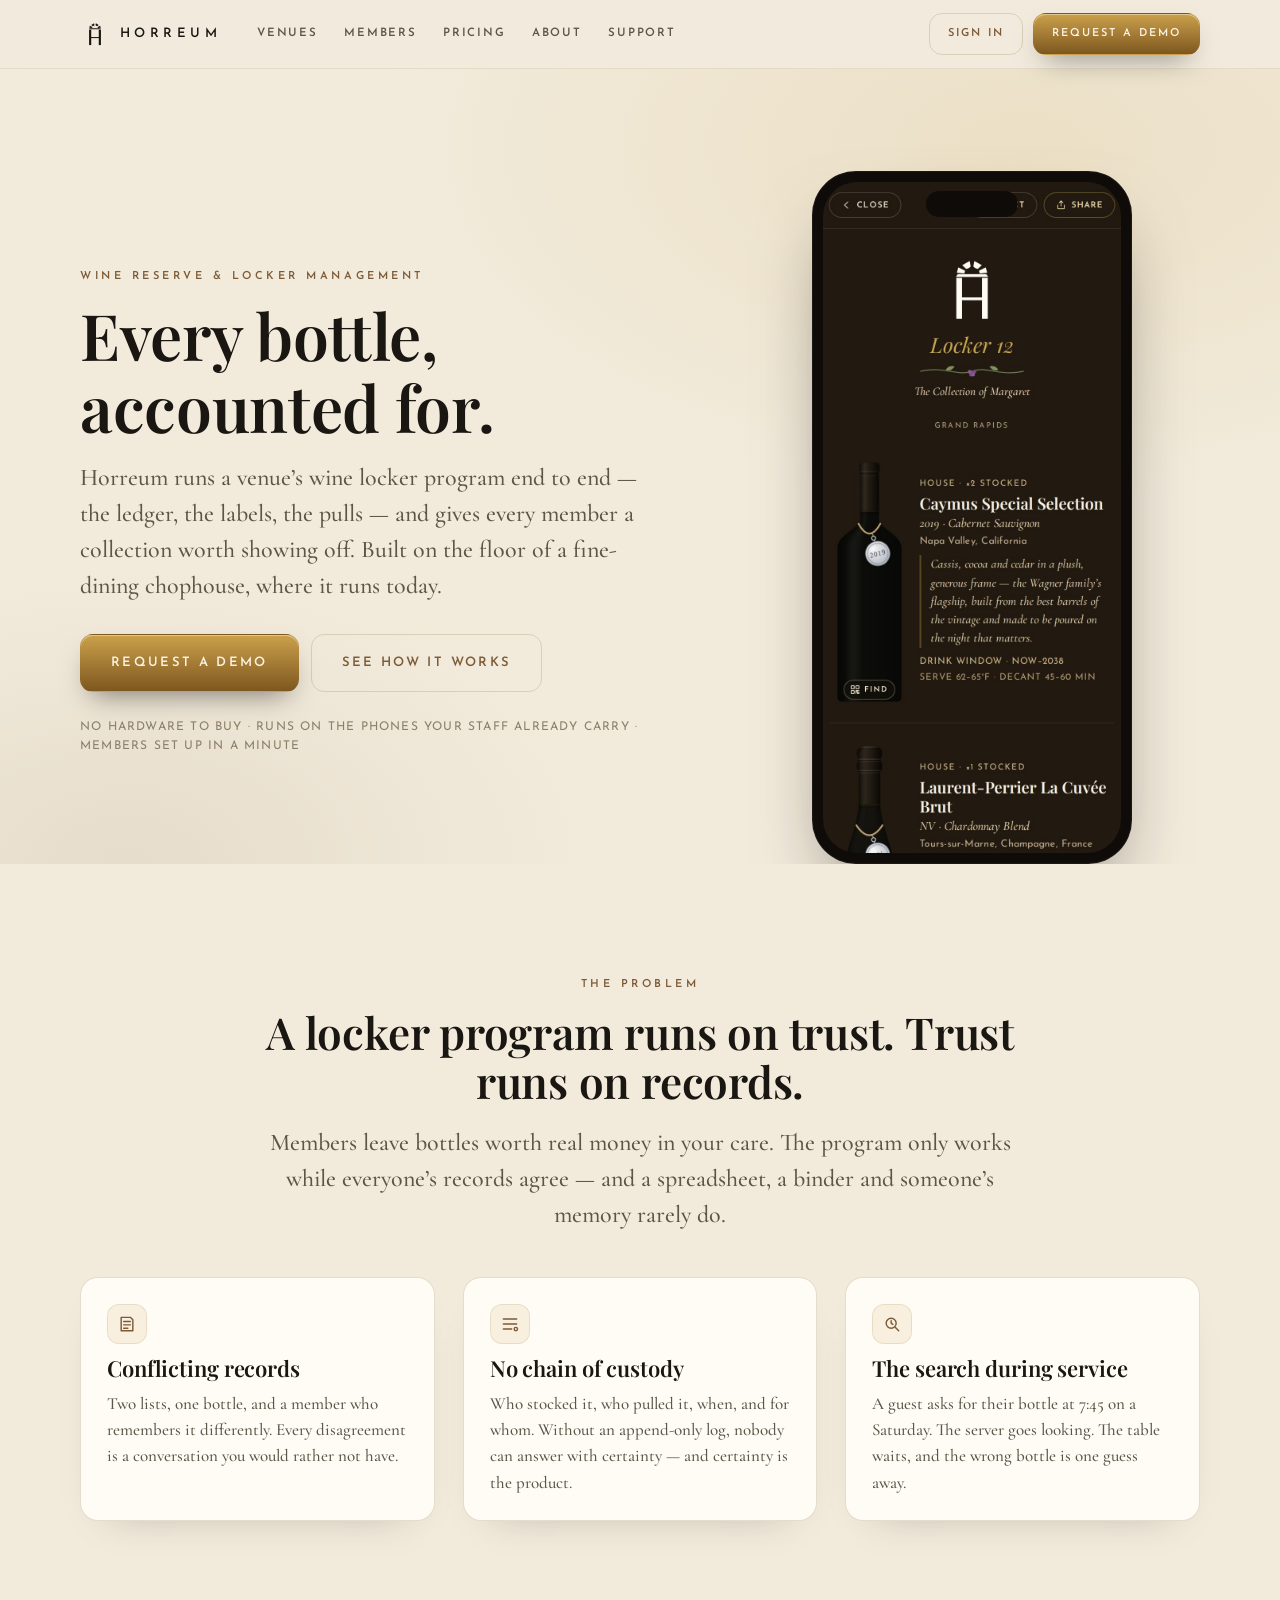
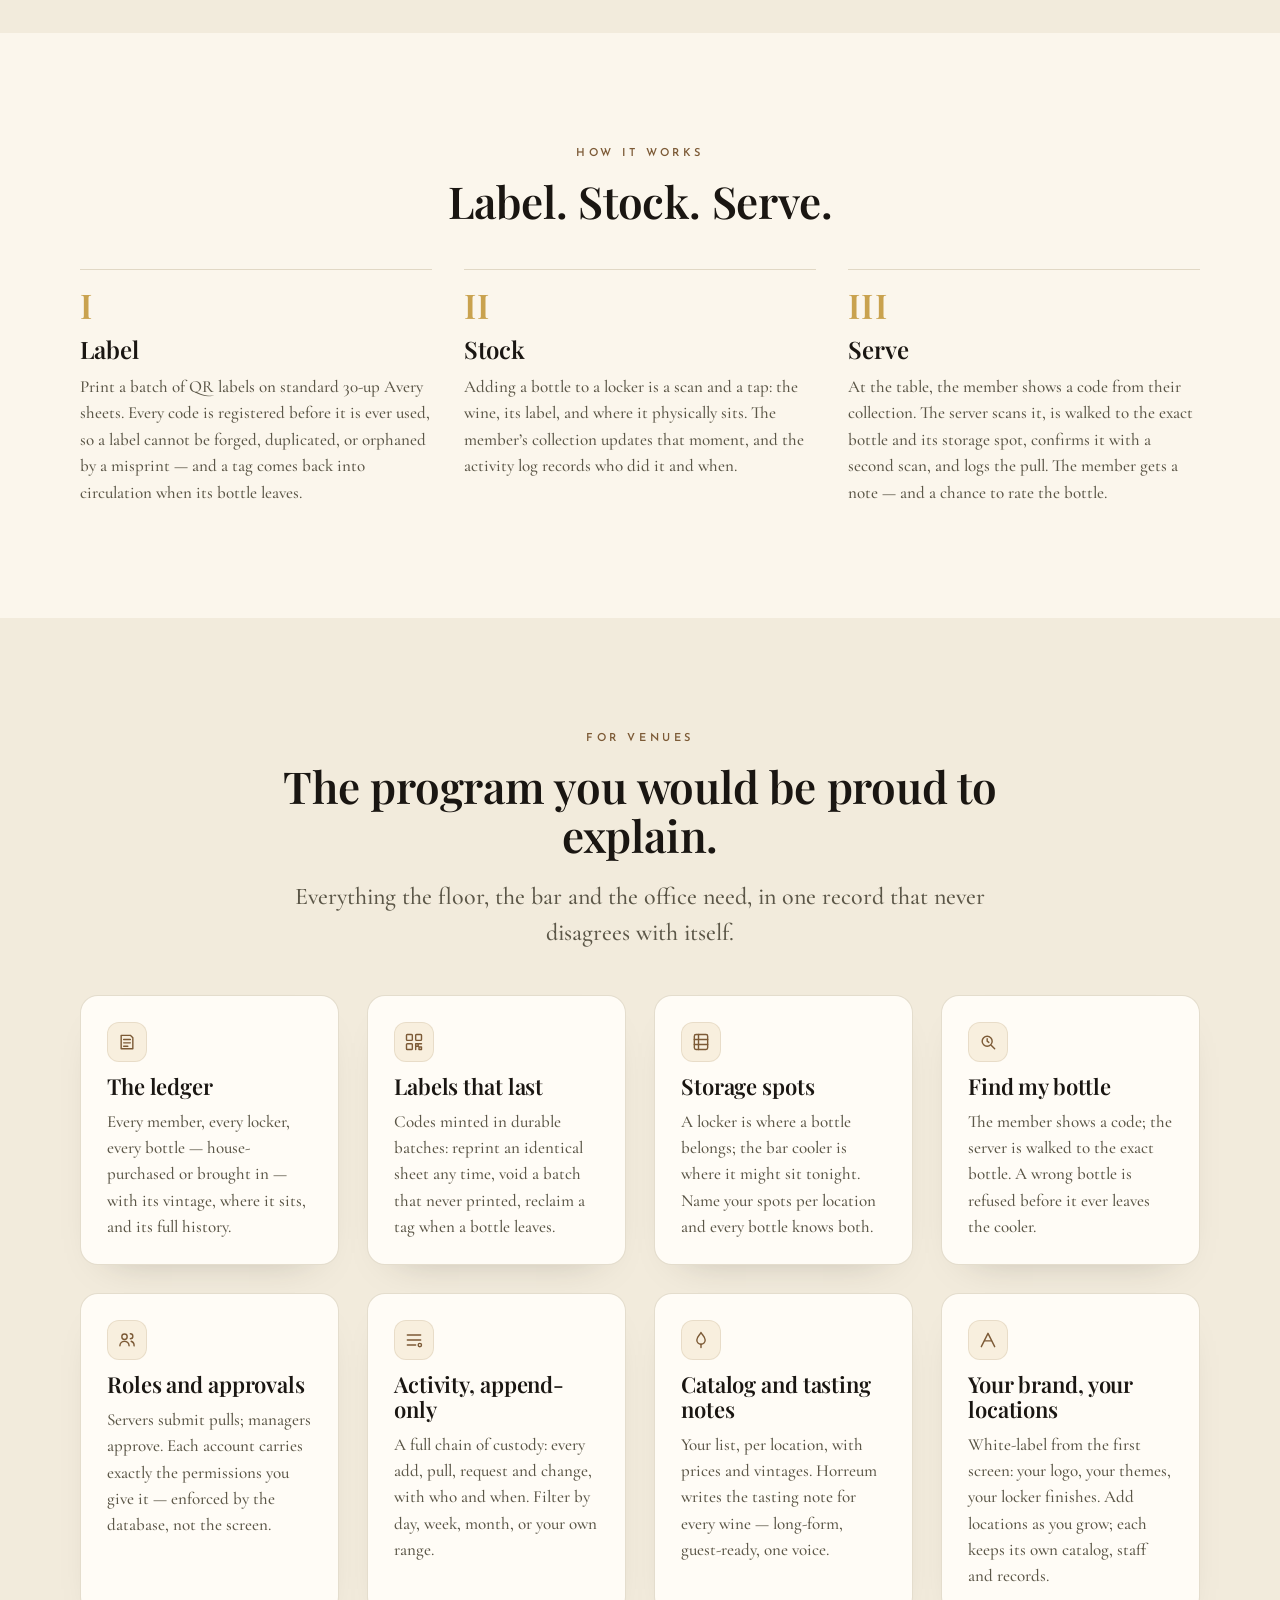
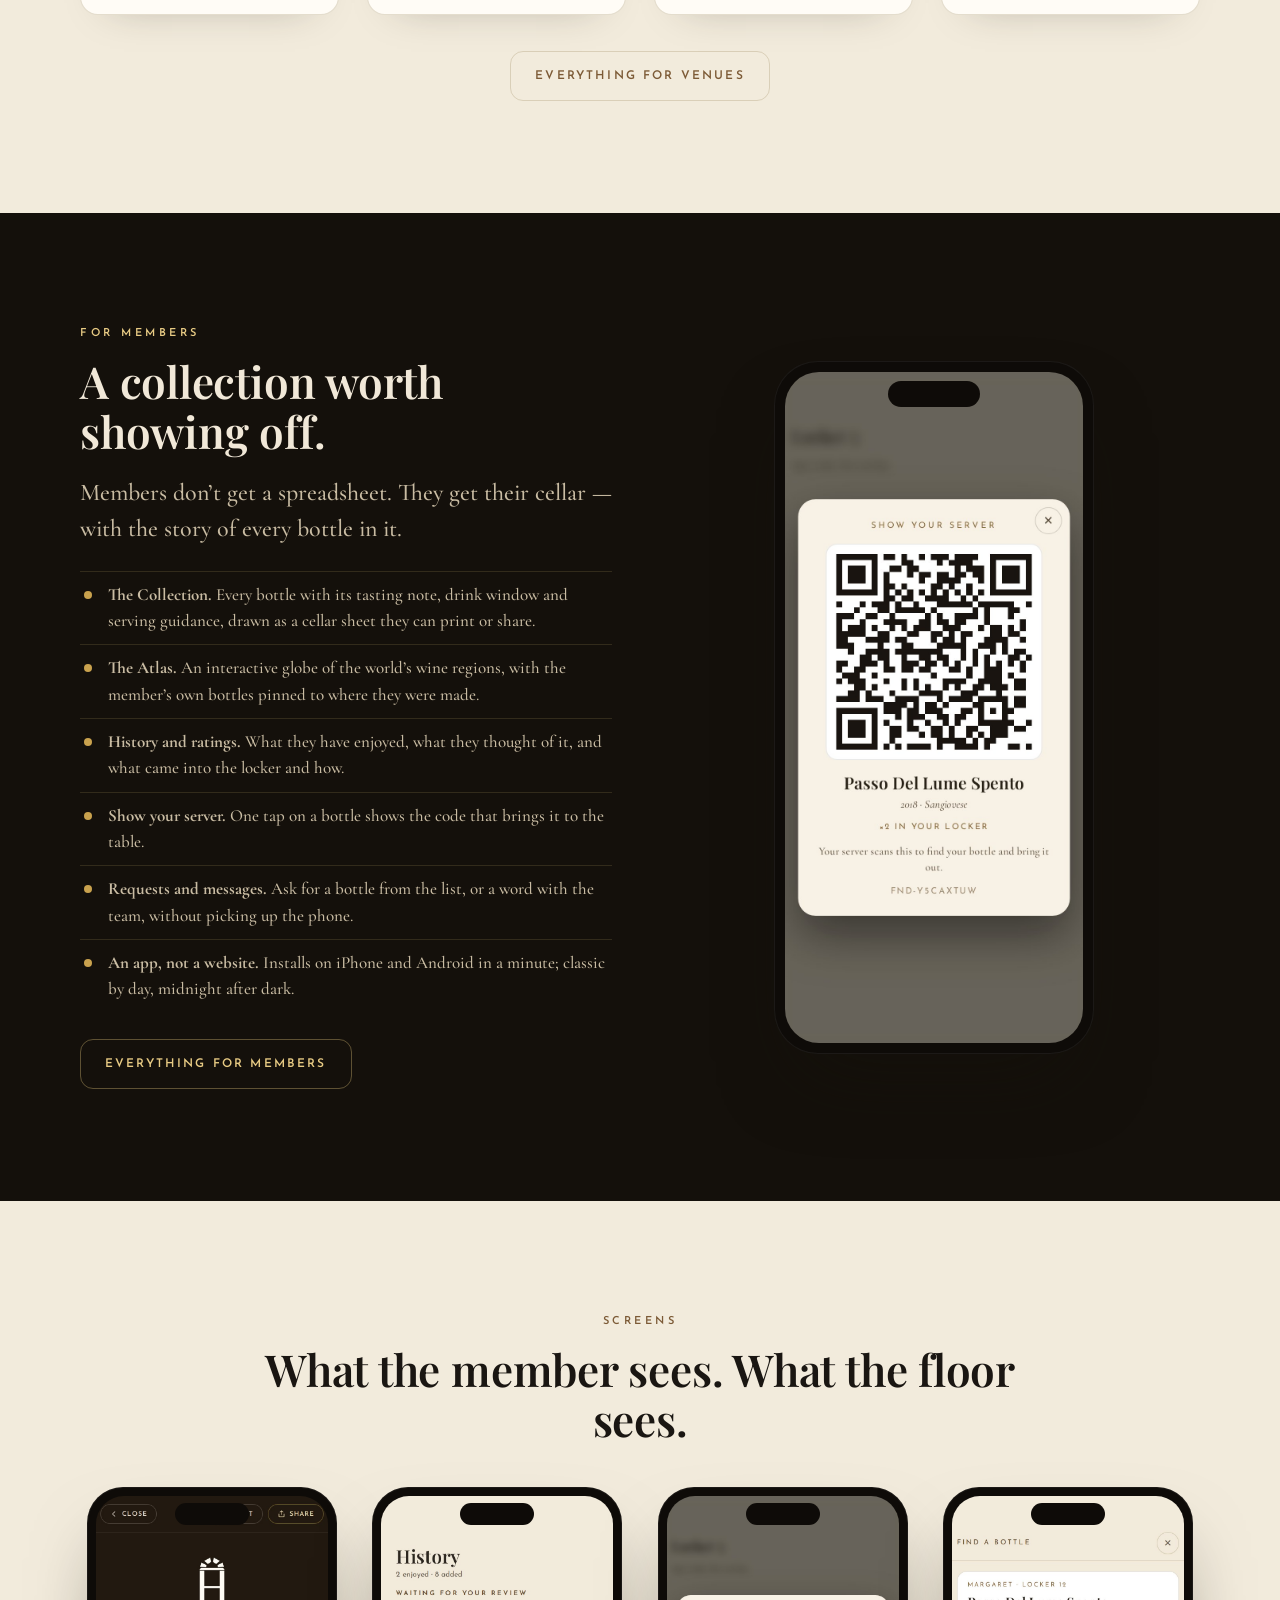
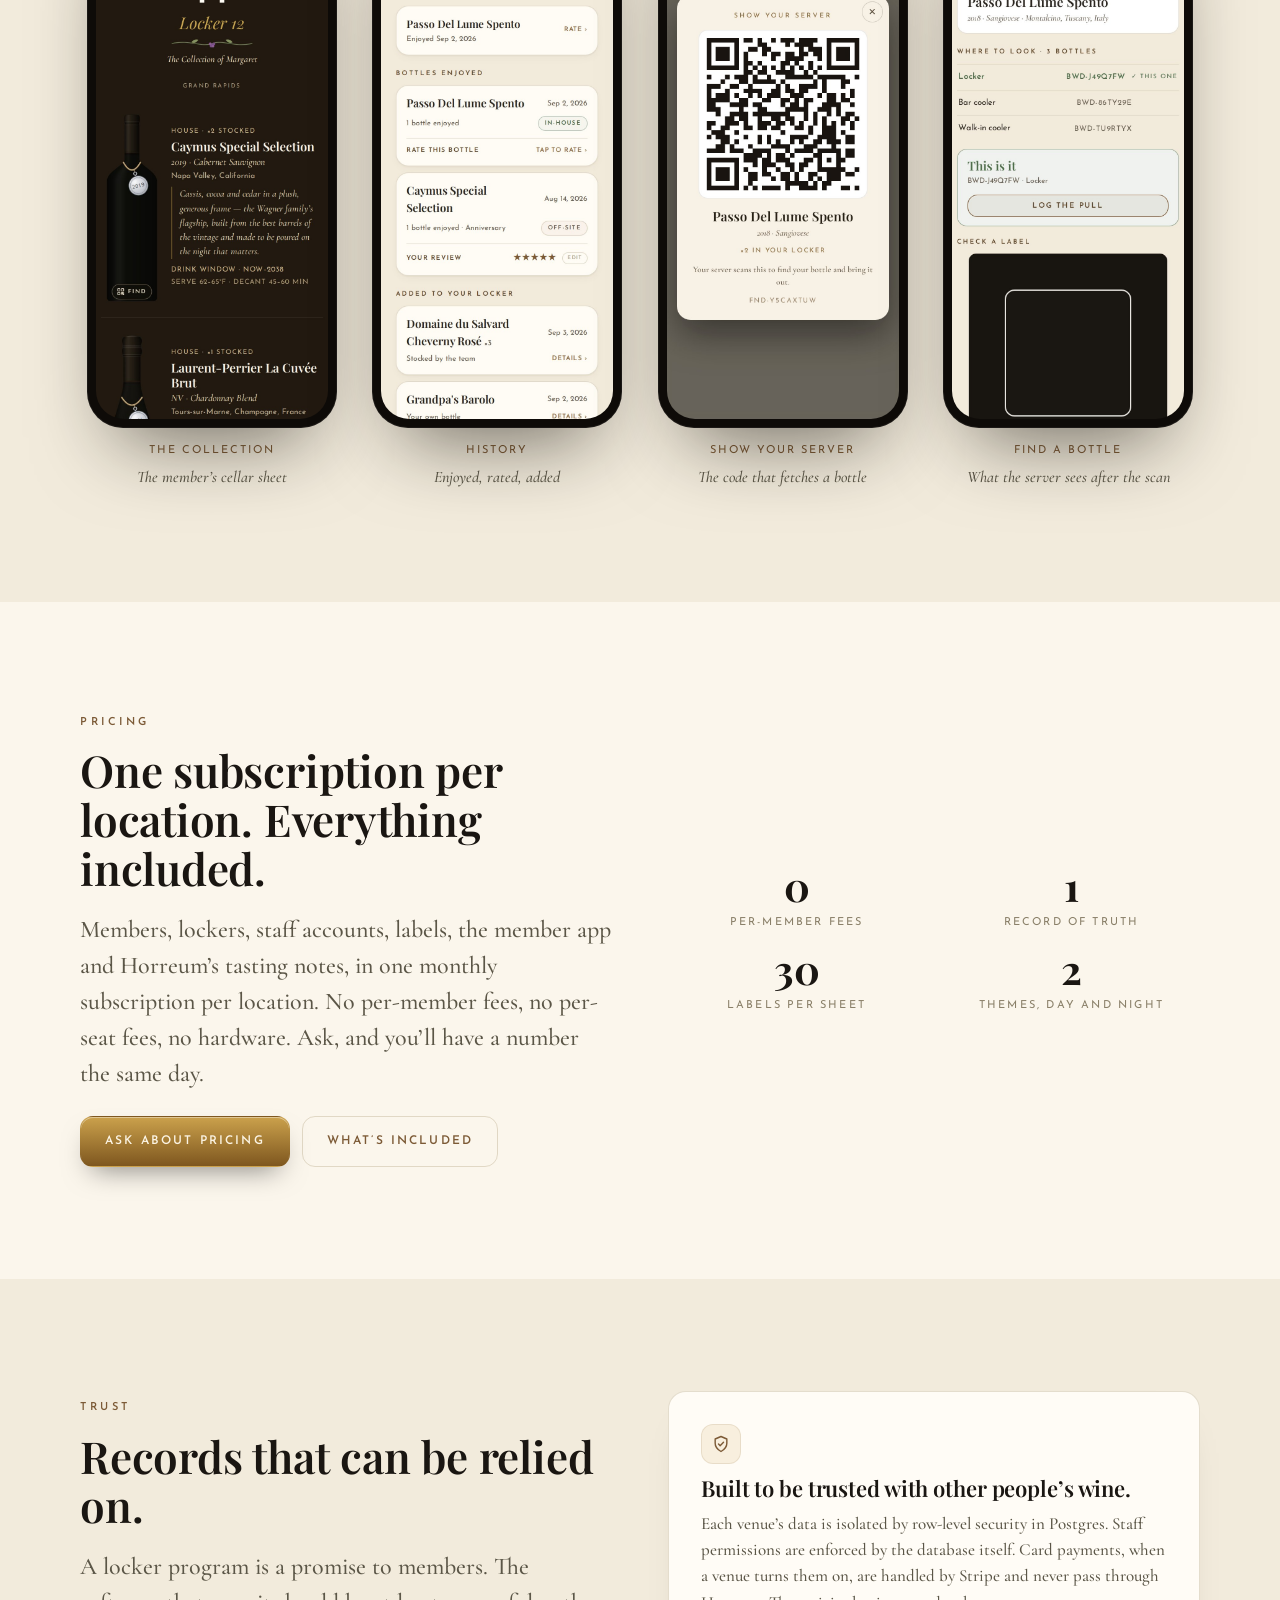
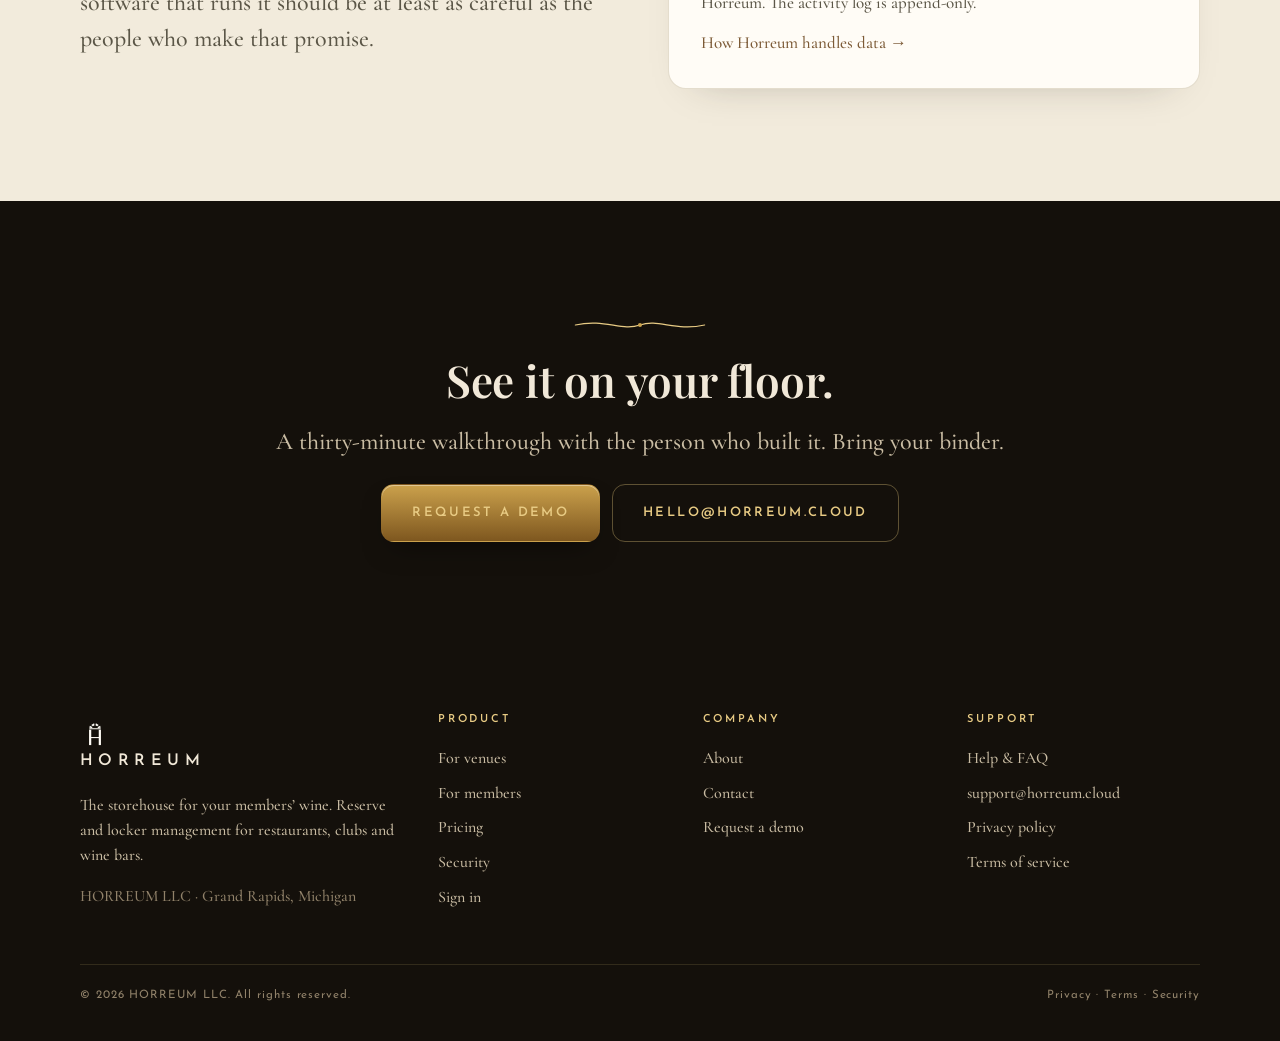
==== index.html @ a34de874 "business site for horreum.cloud Static marketing site served from the apex by GitHub Pages: home, ve" ====
<!DOCTYPE html>
<html lang="en">
<head>
<meta charset="utf-8">
<meta name="viewport" content="width=device-width, initial-scale=1">
<title>Horreum — Wine reserve &amp; locker management for venues</title>
<meta name="description" content="Horreum runs a venue’s wine locker program end to end — the ledger, the labels, the pulls — and gives every member a collection worth showing off.">
<link rel="canonical" href="https://horreum.cloud/">

<meta property="og:type" content="website">
<meta property="og:site_name" content="Horreum">
<meta property="og:title" content="Horreum — Wine reserve &amp; locker management for venues">
<meta property="og:description" content="Horreum runs a venue’s wine locker program end to end — the ledger, the labels, the pulls — and gives every member a collection worth showing off.">
<meta property="og:url" content="https://horreum.cloud/">
<meta property="og:image" content="https://horreum.cloud/assets/img/og.png">
<meta property="og:image:width" content="1200">
<meta property="og:image:height" content="630">
<meta name="twitter:card" content="summary_large_image">
<meta name="twitter:title" content="Horreum — Wine reserve &amp; locker management for venues">
<meta name="twitter:description" content="Horreum runs a venue’s wine locker program end to end — the ledger, the labels, the pulls — and gives every member a collection worth showing off.">
<meta name="twitter:image" content="https://horreum.cloud/assets/img/og.png">
<meta name="theme-color" content="#F2EBDC">
<link rel="icon" href="/favicon.png" type="image/png">
<link rel="apple-touch-icon" href="/apple-touch-icon.png">
<link rel="manifest" href="/site.webmanifest">
<link rel="preload" href="/assets/fonts/playfair-display-600-normal.woff2" as="font" type="font/woff2" crossorigin>
<link rel="preload" href="/assets/fonts/cormorant-garamond-500-normal.woff2" as="font" type="font/woff2" crossorigin>
<link rel="preload" href="/assets/fonts/josefin-sans-600-normal.woff2" as="font" type="font/woff2" crossorigin>
<link rel="stylesheet" href="/assets/fonts.css">
<link rel="stylesheet" href="/assets/site.css">
<script type="application/ld+json">{"@context": "https://schema.org", "@type": "Organization", "name": "Horreum", "legalName": "HORREUM LLC", "url": "https://horreum.cloud", "logo": "https://horreum.cloud/assets/img/icon-512.png", "email": "hello@horreum.cloud", "address": {"@type": "PostalAddress", "addressLocality": "Grand Rapids", "addressRegion": "MI", "addressCountry": "US"}, "sameAs": []}</script><script type="application/ld+json">{"@context": "https://schema.org", "@type": "SoftwareApplication", "name": "Horreum", "applicationCategory": "BusinessApplication", "operatingSystem": "Web, iOS, Android", "description": "Wine reserve and locker management for restaurants, clubs and wine bars, with a member app.", "url": "https://app.horreum.cloud", "publisher": {"@type": "Organization", "name": "HORREUM LLC"}}</script>
</head>
<body>
<a class="skip" href="#main">Skip to content</a>
<header class="site-header">
  <div class="wrap">
    <a class="brand" href="/"><img src="/assets/img/glyph-dark.svg" alt="" width="30" height="30"><span>Horreum</span></a>
    <nav class="nav" aria-label="Primary"><a href="/venues">Venues</a><a href="/members">Members</a><a href="/pricing">Pricing</a><a href="/about">About</a><a href="/support">Support</a></nav>
    <div class="header-cta">
      <a class="btn btn--ghost" href="https://app.horreum.cloud">Sign in</a>
      <a class="btn btn--gold" href="/contact?kind=demo">Request a demo</a>
    </div>
    <button class="nav-toggle" aria-label="Menu" aria-expanded="false"><svg viewBox="0 0 24 24" fill="none" stroke="currentColor" stroke-width="1.8" stroke-linecap="round"><path d="M4 7h16M4 12h16M4 17h16"/></svg></button>
  </div>
</header>
<main id="main">

<section class="hero">
  <div class="wrap">
    <div>
      <p class="eyebrow">Wine reserve &amp; locker management</p>
      <h1>Every bottle, accounted for.</h1>
      <p class="lead">Horreum runs a venue’s wine locker program end to end — the ledger, the labels, the pulls — and gives every member a collection worth showing off. Built on the floor of a fine-dining chophouse, where it runs today.</p>
      <div class="cta-row">
        <a class="btn btn--gold btn--lg" href="/contact?kind=demo">Request a demo</a>
        <a class="btn btn--ghost btn--lg" href="#how">See how it works</a>
      </div>
      <p class="hero-note">No hardware to buy · Runs on the phones your staff already carry · Members set up in a minute</p>
    </div>
    <div class="phone"><img src="/assets/shots/collection.jpg" alt="A member’s collection in the Horreum app: bottles with tasting notes, drink windows and serving guidance" loading="lazy"></div>
  </div>
</section>

<section class="sec">
  <div class="wrap">
    <div class="wrap--narrow center" style="margin-bottom:44px">
      <p class="eyebrow">The problem</p>
      <h2>A locker program runs on trust. Trust runs on records.</h2>
      <p class="lead">Members leave bottles worth real money in your care. The program only works while everyone’s records agree — and a spreadsheet, a binder and someone’s memory rarely do.</p>
    </div>
    <div class="grid grid--3">
      <div class="card"><span class="ico"><svg viewBox="0 0 24 24" aria-hidden="true"><path d="M5 4h11l3 3v13H5z"/><path d="M8 9h8M8 13h8M8 17h5"/></svg></span><h3>Conflicting records</h3><p>Two lists, one bottle, and a member who remembers it differently. Every disagreement is a conversation you would rather not have.</p></div>
      <div class="card"><span class="ico"><svg viewBox="0 0 24 24" aria-hidden="true"><path d="M4 6h16M4 12h16M4 18h10"/><circle cx="19" cy="18" r="2"/></svg></span><h3>No chain of custody</h3><p>Who stocked it, who pulled it, when, and for whom. Without an append-only log, nobody can answer with certainty — and certainty is the product.</p></div>
      <div class="card"><span class="ico"><svg viewBox="0 0 24 24" aria-hidden="true"><circle cx="11" cy="11" r="6"/><path d="M20 20l-4.2-4.2"/><path d="M11 8v3l2 1.5"/></svg></span><h3>The search during service</h3><p>A guest asks for their bottle at 7:45 on a Saturday. The server goes looking. The table waits, and the wrong bottle is one guess away.</p></div>
    </div>
  </div>
</section>

<section class="sec sec--paper" id="how">
  <div class="wrap">
    <div class="wrap--narrow center" style="margin-bottom:44px">
      <p class="eyebrow">How it works</p>
      <h2>Label. Stock. Serve.</h2>
    </div>
    <div class="steps">
      <div class="step"><div class="num">I</div><h3>Label</h3><p>Print a batch of QR labels on standard 30-up Avery sheets. Every code is registered before it is ever used, so a label cannot be forged, duplicated, or orphaned by a misprint — and a tag comes back into circulation when its bottle leaves.</p></div>
      <div class="step"><div class="num">II</div><h3>Stock</h3><p>Adding a bottle to a locker is a scan and a tap: the wine, its label, and where it physically sits. The member’s collection updates that moment, and the activity log records who did it and when.</p></div>
      <div class="step"><div class="num">III</div><h3>Serve</h3><p>At the table, the member shows a code from their collection. The server scans it, is walked to the exact bottle and its storage spot, confirms it with a second scan, and logs the pull. The member gets a note — and a chance to rate the bottle.</p></div>
    </div>
  </div>
</section>

<section class="sec">
  <div class="wrap">
    <div class="wrap--narrow center" style="margin-bottom:44px">
      <p class="eyebrow">For venues</p>
      <h2>The program you would be proud to explain.</h2>
      <p class="lead">Everything the floor, the bar and the office need, in one record that never disagrees with itself.</p>
    </div>
    <div class="grid grid--4">
      <div class="card"><span class="ico"><svg viewBox="0 0 24 24" aria-hidden="true"><path d="M5 4h11l3 3v13H5z"/><path d="M8 9h8M8 13h8M8 17h5"/></svg></span><h3>The ledger</h3><p>Every member, every locker, every bottle — house-purchased or brought in — with its vintage, where it sits, and its full history.</p></div>
      <div class="card"><span class="ico"><svg viewBox="0 0 24 24" aria-hidden="true"><rect x="3" y="3" width="7" height="7" rx="1"/><rect x="14" y="3" width="7" height="7" rx="1"/><rect x="3" y="14" width="7" height="7" rx="1"/><path d="M14 14h3v3h-3zM18 18h3v3h-3zM18 14h3M14 18v3"/></svg></span><h3>Labels that last</h3><p>Codes minted in durable batches: reprint an identical sheet any time, void a batch that never printed, reclaim a tag when a bottle leaves.</p></div>
      <div class="card"><span class="ico"><svg viewBox="0 0 24 24" aria-hidden="true"><rect x="4" y="3" width="16" height="18" rx="2"/><path d="M4 9h16M4 15h16M9 3v18"/></svg></span><h3>Storage spots</h3><p>A locker is where a bottle belongs; the bar cooler is where it might sit tonight. Name your spots per location and every bottle knows both.</p></div>
      <div class="card"><span class="ico"><svg viewBox="0 0 24 24" aria-hidden="true"><circle cx="11" cy="11" r="6"/><path d="M20 20l-4.2-4.2"/><path d="M11 8v3l2 1.5"/></svg></span><h3>Find my bottle</h3><p>The member shows a code; the server is walked to the exact bottle. A wrong bottle is refused before it ever leaves the cooler.</p></div>
      <div class="card"><span class="ico"><svg viewBox="0 0 24 24" aria-hidden="true"><circle cx="9" cy="8" r="3.2"/><path d="M3.5 19a5.5 5.5 0 0 1 11 0"/><path d="M16 4.5a3 3 0 0 1 0 6"/><path d="M17 13.5a5.5 5.5 0 0 1 3.5 5.5"/></svg></span><h3>Roles and approvals</h3><p>Servers submit pulls; managers approve. Each account carries exactly the permissions you give it — enforced by the database, not the screen.</p></div>
      <div class="card"><span class="ico"><svg viewBox="0 0 24 24" aria-hidden="true"><path d="M4 6h16M4 12h16M4 18h10"/><circle cx="19" cy="18" r="2"/></svg></span><h3>Activity, append-only</h3><p>A full chain of custody: every add, pull, request and change, with who and when. Filter by day, week, month, or your own range.</p></div>
      <div class="card"><span class="ico"><svg viewBox="0 0 24 24" aria-hidden="true"><path d="M12 3c-1.5 3-5 5-5 9a5 5 0 0 0 10 0c0-4-3.5-6-5-9z"/><path d="M12 21v-4"/></svg></span><h3>Catalog and tasting notes</h3><p>Your list, per location, with prices and vintages. Horreum writes the tasting note for every wine — long-form, guest-ready, one voice.</p></div>
      <div class="card"><span class="ico"><svg viewBox="0 0 24 24" aria-hidden="true"><path d="M4 20l8-16 8 16"/><path d="M8 13h8"/></svg></span><h3>Your brand, your locations</h3><p>White-label from the first screen: your logo, your themes, your locker finishes. Add locations as you grow; each keeps its own catalog, staff and records.</p></div>
    </div>
    <div class="center" style="margin-top:36px"><a class="btn btn--ghost" href="/venues">Everything for venues</a></div>
  </div>
</section>

<section class="sec sec--night">
  <div class="wrap">
    <div class="split">
      <div>
        <p class="eyebrow">For members</p>
        <h2>A collection worth showing off.</h2>
        <p class="lead">Members don’t get a spreadsheet. They get their cellar — with the story of every bottle in it.</p>
        <ul>
          <li><b>The Collection.</b> Every bottle with its tasting note, drink window and serving guidance, drawn as a cellar sheet they can print or share.</li>
          <li><b>The Atlas.</b> An interactive globe of the world’s wine regions, with the member’s own bottles pinned to where they were made.</li>
          <li><b>History and ratings.</b> What they have enjoyed, what they thought of it, and what came into the locker and how.</li>
          <li><b>Show your server.</b> One tap on a bottle shows the code that brings it to the table.</li>
          <li><b>Requests and messages.</b> Ask for a bottle from the list, or a word with the team, without picking up the phone.</li>
          <li><b>An app, not a website.</b> Installs on iPhone and Android in a minute; classic by day, midnight after dark.</li>
        </ul>
        <div class="cta-row" style="margin-top:26px"><a class="btn btn--ghost" href="/members">Everything for members</a></div>
      </div>
      <div class="phone"><img src="/assets/shots/find.jpg" alt="The Show-your-server sheet: a large code the member shows their server to have a bottle brought out" loading="lazy"></div>
    </div>
  </div>
</section>

<section class="sec">
  <div class="wrap">
    <div class="wrap--narrow center" style="margin-bottom:44px">
      <p class="eyebrow">Screens</p>
      <h2>What the member sees. What the floor sees.</h2>
    </div>
    <div class="phones">
      <figure style="margin:0"><div class="phone phone--sm"><img src="/assets/shots/collection.jpg" alt="The Collection" loading="lazy"></div><figcaption>The Collection<span>The member’s cellar sheet</span></figcaption></figure>
      <figure style="margin:0"><div class="phone phone--sm"><img src="/assets/shots/history.jpg" alt="History" loading="lazy"></div><figcaption>History<span>Enjoyed, rated, added</span></figcaption></figure>
      <figure style="margin:0"><div class="phone phone--sm"><img src="/assets/shots/find.jpg" alt="Show your server" loading="lazy"></div><figcaption>Show your server<span>The code that fetches a bottle</span></figcaption></figure>
      <figure style="margin:0"><div class="phone phone--sm"><img src="/assets/shots/hunt.jpg" alt="Find a bottle (staff)" loading="lazy"></div><figcaption>Find a bottle<span>What the server sees after the scan</span></figcaption></figure>
    </div>
  </div>
</section>

<section class="sec sec--paper">
  <div class="wrap">
    <div class="split">
      <div>
        <p class="eyebrow">Pricing</p>
        <h2>One subscription per location. Everything included.</h2>
        <p class="lead">Members, lockers, staff accounts, labels, the member app and Horreum’s tasting notes, in one monthly subscription per location. No per-member fees, no per-seat fees, no hardware. Ask, and you’ll have a number the same day.</p>
        <div class="cta-row"><a class="btn btn--gold" href="/contact?kind=pricing">Ask about pricing</a><a class="btn btn--ghost" href="/pricing">What’s included</a></div>
      </div>
      <div class="grid grid--2" style="gap:18px">
        <div class="stat"><b>0</b><span>Per-member fees</span></div>
        <div class="stat"><b>1</b><span>Record of truth</span></div>
        <div class="stat"><b>30</b><span>Labels per sheet</span></div>
        <div class="stat"><b>2</b><span>Themes, day and night</span></div>
      </div>
    </div>
  </div>
</section>

<section class="sec">
  <div class="wrap">
    <div class="split split--rev">
      <div class="card" style="padding:32px">
        <span class="ico"><svg viewBox="0 0 24 24" aria-hidden="true"><path d="M12 3l7 3v5c0 5-3.5 8-7 10-3.5-2-7-5-7-10V6z"/><path d="M9 12l2 2 4-4"/></svg></span>
        <h3>Built to be trusted with other people’s wine.</h3>
        <p>Each venue’s data is isolated by row-level security in Postgres. Staff permissions are enforced by the database itself. Card payments, when a venue turns them on, are handled by Stripe and never pass through Horreum. The activity log is append-only.</p>
        <p style="margin-top:14px"><a href="/security">How Horreum handles data →</a></p>
      </div>
      <div>
        <p class="eyebrow">Trust</p>
        <h2>Records that can be relied on.</h2>
        <p class="lead">A locker program is a promise to members. The software that runs it should be at least as careful as the people who make that promise.</p>
      </div>
    </div>
  </div>
</section>

<section class="sec sec--night center">
  <div class="wrap--narrow">
    <svg class="vine" viewBox="0 0 160 26" aria-hidden="true"><path d="M10,13 C42,6 60,20 80,13 C100,6 118,20 150,13" fill="none" stroke="#E8CB84" stroke-width="1.3" stroke-linecap="round"/><circle cx="80" cy="13" r="2.2" fill="#C9A24E"/></svg>
    <h2>See it on your floor.</h2>
    <p class="lead">A thirty-minute walkthrough with the person who built it. Bring your binder.</p>
    <div class="cta-row" style="justify-content:center;margin-top:8px"><a class="btn btn--gold btn--lg" href="/contact?kind=demo">Request a demo</a><a class="btn btn--ghost btn--lg" href="mailto:hello@horreum.cloud" data-hz="email">hello@horreum.cloud</a></div>
  </div>
</section>

</main>
<footer class="site-footer">
  <div class="wrap">
    <div class="cols">
      <div>
        <a class="brand" href="/"><img src="/assets/img/glyph-cream.svg" alt="" width="30" height="30"><span>Horreum</span></a>
        <p class="small" style="color:var(--night-dim);max-width:320px">The storehouse for your members’ wine. Reserve and locker management for restaurants, clubs and wine bars.</p>
        <p class="small" style="color:var(--night-mute)">HORREUM LLC · Grand Rapids, Michigan</p>
      </div>
      <div><h4>Product</h4><a href="/venues">For venues</a><a href="/members">For members</a><a href="/pricing">Pricing</a><a href="/security">Security</a><a href="https://app.horreum.cloud">Sign in</a></div>
      <div><h4>Company</h4><a href="/about">About</a><a href="/contact">Contact</a><a href="/contact?kind=demo">Request a demo</a></div>
      <div><h4>Support</h4><a href="/support">Help &amp; FAQ</a><a href="mailto:support@horreum.cloud" data-hz="support">support@horreum.cloud</a><a href="/privacy">Privacy policy</a><a href="/terms">Terms of service</a></div>
    </div>
    <div class="fine"><span>© <span data-hz="year">2026</span> HORREUM LLC. All rights reserved.</span><span><a href="/privacy">Privacy</a> · <a href="/terms">Terms</a> · <a href="/security">Security</a></span></div>
  </div>
</footer>
<script src="/assets/site.js"></script>
</body>
</html>
---- assets/fonts.css ----
/* Horreum - self-hosted brand faces (Playfair Display, Cormorant Garamond, Josefin Sans), latin subset, SIL Open Font License. No third-party font requests. */
@font-face{font-family:'Playfair Display';font-style:normal;font-weight:600;font-display:swap;src:url('fonts/playfair-display-600-normal.woff2') format('woff2')}
@font-face{font-family:'Playfair Display';font-style:normal;font-weight:700;font-display:swap;src:url('fonts/playfair-display-700-normal.woff2') format('woff2')}
@font-face{font-family:'Playfair Display';font-style:italic;font-weight:600;font-display:swap;src:url('fonts/playfair-display-600-italic.woff2') format('woff2')}
@font-face{font-family:'Playfair Display';font-style:italic;font-weight:400;font-display:swap;src:url('fonts/playfair-display-400-italic.woff2') format('woff2')}
@font-face{font-family:'Cormorant Garamond';font-style:normal;font-weight:500;font-display:swap;src:url('fonts/cormorant-garamond-500-normal.woff2') format('woff2')}
@font-face{font-family:'Cormorant Garamond';font-style:normal;font-weight:600;font-display:swap;src:url('fonts/cormorant-garamond-600-normal.woff2') format('woff2')}
@font-face{font-family:'Cormorant Garamond';font-style:normal;font-weight:700;font-display:swap;src:url('fonts/cormorant-garamond-700-normal.woff2') format('woff2')}
@font-face{font-family:'Cormorant Garamond';font-style:italic;font-weight:500;font-display:swap;src:url('fonts/cormorant-garamond-500-italic.woff2') format('woff2')}
@font-face{font-family:'Cormorant Garamond';font-style:italic;font-weight:600;font-display:swap;src:url('fonts/cormorant-garamond-600-italic.woff2') format('woff2')}
@font-face{font-family:'Josefin Sans';font-style:normal;font-weight:300;font-display:swap;src:url('fonts/josefin-sans-300-normal.woff2') format('woff2')}
@font-face{font-family:'Josefin Sans';font-style:normal;font-weight:400;font-display:swap;src:url('fonts/josefin-sans-400-normal.woff2') format('woff2')}
@font-face{font-family:'Josefin Sans';font-style:normal;font-weight:600;font-display:swap;src:url('fonts/josefin-sans-600-normal.woff2') format('woff2')}
@font-face{font-family:'Josefin Sans';font-style:normal;font-weight:700;font-display:swap;src:url('fonts/josefin-sans-700-normal.woff2') format('woff2')}
---- assets/site.css ----
/* ============================================================================
   Horreum — horreum.cloud
   The marketing site wears the app's own palette: cream and parchment by day,
   espresso and gold after dark. Three faces, self-hosted (see fonts.css).
   No framework, no build step. Edit and ship.
   ========================================================================== */
:root {
  --cream: #F2EBDC; --cream-2: #F7F1E6; --paper: #FBF6EC; --card: #FFFCF6;
  --ink: #1A1612; --espresso: #2B251E; --text: #2C2620; --text-dim: #5B5647; --text-mute: #8A8069;
  --gold: #7C5A36; --gold-soft: #916E45; --gold-bright: #C9A24E; --gold-pale: #E8CB84;
  --line: rgba(122,94,42,.20); --line-soft: rgba(122,94,42,.12);
  --night: #14100B; --night-2: #1E1711; --night-3: #2A211A; --night-text: #F1E8D8; --night-dim: #C9BCA3; --night-mute: #91826A;
  --green: #4F6E4A;
  --display: "Playfair Display", "Hoefler Text", Georgia, serif;
  --serif: "Cormorant Garamond", "Hoefler Text", Georgia, serif;
  --sans: "Josefin Sans", -apple-system, BlinkMacSystemFont, "Segoe UI", sans-serif;
  --r: 18px; --r-s: 12px; --r-pill: 999px;
  --wrap: 1120px;
  --ease: cubic-bezier(.22,1,.36,1);
}
* { box-sizing: border-box; }
html { -webkit-text-size-adjust: 100%; scroll-behavior: smooth; }
body { margin: 0; background: var(--cream); color: var(--text); font-family: var(--serif); font-size: 19px; line-height: 1.55; font-weight: 500; -webkit-font-smoothing: antialiased; }
img, svg { max-width: 100%; height: auto; display: block; }
a { color: var(--gold); text-decoration: none; }
a:hover { color: var(--gold-soft); }
h1, h2, h3, h4 { font-family: var(--display); font-weight: 600; line-height: 1.12; margin: 0 0 .45em; color: var(--ink); letter-spacing: -.005em; }
h1 { font-size: clamp(40px, 6vw, 64px); }
h2 { font-size: clamp(30px, 4.2vw, 44px); }
h3 { font-size: clamp(22px, 2.6vw, 26px); }
h4 { font-size: 20px; }
p { margin: 0 0 1em; }
.lead { font-size: clamp(20px, 2.2vw, 24px); color: var(--text-dim); line-height: 1.5; }
.eyebrow { font-family: var(--sans); font-size: 11px; letter-spacing: .32em; text-transform: uppercase; color: var(--gold); font-weight: 600; margin: 0 0 14px; }
.small { font-size: 16px; color: var(--text-dim); }
.muted { color: var(--text-mute); }
.sans { font-family: var(--sans); }
.wrap { width: min(var(--wrap), calc(100% - 40px)); margin: 0 auto; }
.wrap--narrow { width: min(760px, calc(100% - 40px)); margin: 0 auto; }
.sec { padding: clamp(64px, 9vw, 112px) 0; }
.sec--tight { padding: clamp(40px, 6vw, 72px) 0; }
.sec--night { background: var(--night); color: var(--night-text); }
.sec--night h1, .sec--night h2, .sec--night h3, .sec--night h4 { color: var(--night-text); }
.sec--night .lead, .sec--night .small { color: var(--night-dim); }
.sec--night .eyebrow { color: var(--gold-pale); }
.sec--night a { color: var(--gold-pale); }
.sec--paper { background: var(--paper); }
.rule { height: 1px; background: var(--line); margin: 0; }
.center { text-align: center; }
.grid { display: grid; gap: 28px; }
.grid--2 { grid-template-columns: repeat(2, minmax(0, 1fr)); }
.grid--3 { grid-template-columns: repeat(3, minmax(0, 1fr)); }
.grid--4 { grid-template-columns: repeat(4, minmax(0, 1fr)); }
@media (max-width: 900px) { .grid--3, .grid--4 { grid-template-columns: repeat(2, minmax(0, 1fr)); } }
@media (max-width: 620px) { .grid--2, .grid--3, .grid--4 { grid-template-columns: 1fr; } body { font-size: 18px; } }

/* ── buttons ─────────────────────────────────────────────────────────────── */
.btn { display: inline-flex; align-items: center; justify-content: center; gap: 8px; padding: 15px 24px; border-radius: 13px; border: 1px solid transparent; font-family: var(--sans); font-size: 12px; font-weight: 600; letter-spacing: .18em; text-transform: uppercase; cursor: pointer; transition: transform .25s var(--ease), box-shadow .25s var(--ease), background .25s; white-space: nowrap; }
.btn--gold { color: #FBF3E2; background: linear-gradient(180deg, #CBA14C, #7E571F); box-shadow: 0 13px 28px -12px rgba(0,0,0,.5), inset 0 1px 0 rgba(255,255,255,.4); }
.btn--gold:hover { color: #FFF8E6; transform: translateY(-1px); box-shadow: 0 18px 32px -14px rgba(0,0,0,.55), inset 0 1px 0 rgba(255,255,255,.4); }
.btn--ghost { color: var(--gold); border-color: var(--line); background: transparent; }
.btn--ghost:hover { border-color: var(--gold-soft); color: var(--gold-soft); }
.sec--night .btn--ghost { color: var(--gold-pale); border-color: rgba(232,203,126,.35); }
.btn--lg { padding: 18px 30px; font-size: 13px; }
.btn--block { width: 100%; }
.cta-row { display: flex; gap: 12px; flex-wrap: wrap; align-items: center; }

/* ── header ──────────────────────────────────────────────────────────────── */
.site-header { position: sticky; top: 0; z-index: 50; background: color-mix(in srgb, var(--cream) 86%, transparent); -webkit-backdrop-filter: blur(12px) saturate(120%); backdrop-filter: blur(12px) saturate(120%); border-bottom: 1px solid var(--line-soft); }
.site-header .wrap { display: flex; align-items: center; gap: 28px; height: 68px; }
.brand { display: inline-flex; align-items: center; gap: 10px; color: var(--ink); font-family: var(--sans); font-size: 13px; letter-spacing: .34em; text-transform: uppercase; font-weight: 600; }
.brand img { width: 30px; height: 30px; }
.brand:hover { color: var(--ink); }
.nav { display: flex; align-items: center; gap: 26px; margin-left: 8px; }
.nav a { font-family: var(--sans); font-size: 11.5px; letter-spacing: .16em; text-transform: uppercase; color: var(--text-dim); font-weight: 600; padding: 6px 0; border-bottom: 1px solid transparent; }
.nav a:hover, .nav a[aria-current="page"] { color: var(--gold); border-bottom-color: var(--gold-bright); }
.header-cta { margin-left: auto; display: flex; align-items: center; gap: 10px; }
.header-cta .btn { padding: 11px 18px; font-size: 11px; }
.nav-toggle { display: none; margin-left: auto; width: 42px; height: 42px; border: 1px solid var(--line); border-radius: 12px; background: transparent; cursor: pointer; align-items: center; justify-content: center; color: var(--ink); }
.nav-toggle svg { width: 20px; height: 20px; }
@media (max-width: 900px) {
  .nav, .header-cta { display: none; }
  .nav-toggle { display: inline-flex; }
  html.nav-open { overflow: hidden; }
  /* backdrop-filter makes the header a containing block for fixed children — drop it while the drawer is open */
  .site-header.open { -webkit-backdrop-filter: none; backdrop-filter: none; background: var(--cream-2); }
  .site-header.open .nav { display: flex; flex-direction: column; align-items: stretch; gap: 0; position: fixed; top: 68px; left: 0; right: 0; bottom: 0; background: var(--cream-2); padding: 10px 20px 190px; margin: 0; overflow-y: auto; z-index: 60; }
  .site-header.open .nav a { padding: 16px 0; border-bottom: 1px solid var(--line-soft); font-size: 13px; }
  .site-header.open .header-cta { display: flex; position: fixed; left: 20px; right: 20px; bottom: calc(24px + env(safe-area-inset-bottom, 0px)); flex-direction: column; align-items: stretch; gap: 10px; z-index: 61; }
  .site-header.open .header-cta .btn { padding: 16px; font-size: 12px; }
}

/* ── hero ────────────────────────────────────────────────────────────────── */
.hero { position: relative; overflow: hidden; padding: clamp(56px, 8vw, 104px) 0 0; }
.hero::before { content: ""; position: absolute; inset: 0; background: radial-gradient(1100px 600px at 80% 10%, rgba(201,162,78,.16), transparent 60%), radial-gradient(800px 500px at 10% 100%, rgba(124,90,54,.10), transparent 60%); pointer-events: none; }
.hero .wrap { position: relative; display: grid; grid-template-columns: 1.15fr .85fr; gap: 48px; align-items: center; }
.hero h1 { margin-bottom: 18px; }
.hero .lead { max-width: 560px; margin-bottom: 30px; }
.hero-note { margin-top: 26px; font-family: var(--sans); font-size: 12px; letter-spacing: .1em; text-transform: uppercase; color: var(--text-mute); }
@media (max-width: 900px) { .hero .wrap { grid-template-columns: 1fr; gap: 36px; } .hero { padding-top: 44px; } }

/* ── phone frame ─────────────────────────────────────────────────────────── */
.phone { position: relative; width: min(100%, 320px); aspect-ratio: 390 / 844; margin: 0 auto; border-radius: 44px; background: #0E0B08; padding: 11px; box-shadow: 0 40px 80px -30px rgba(20,16,10,.6), 0 0 0 1px rgba(255,255,255,.06) inset; }
.phone::after { content: ""; position: absolute; top: 20px; left: 50%; width: 92px; height: 26px; transform: translateX(-50%); border-radius: 14px; background: #0E0B08; }
.phone img { width: 100%; height: 100%; object-fit: cover; object-position: top; border-radius: 34px; }
.phone--sm { width: min(100%, 250px); border-radius: 36px; padding: 9px; }
.phone--sm img { border-radius: 28px; }
.phone--sm::after { top: 16px; width: 74px; height: 22px; }
.phones { display: grid; grid-template-columns: repeat(4, minmax(0, 1fr)); gap: 22px; align-items: start; }
.phones figcaption { text-align: center; margin-top: 14px; font-family: var(--sans); font-size: 11px; letter-spacing: .18em; text-transform: uppercase; color: var(--gold); }
.phones figcaption span { display: block; margin-top: 6px; font-family: var(--serif); font-size: 16px; letter-spacing: 0; text-transform: none; color: var(--text-dim); font-style: italic; }
@media (max-width: 900px) { .phones { grid-template-columns: repeat(2, minmax(0, 1fr)); } }

/* ── feature cards ───────────────────────────────────────────────────────── */
.card { background: var(--card); border: 1px solid var(--line); border-radius: var(--r); padding: 26px 26px 24px; box-shadow: 0 18px 40px -30px rgba(43,37,30,.35); }
.card h3 { margin-top: 12px; font-size: 22px; }
.card p { margin: 0; color: var(--text-dim); font-size: 17px; }
.card .ico { width: 40px; height: 40px; border-radius: 12px; display: inline-flex; align-items: center; justify-content: center; color: var(--gold); background: color-mix(in srgb, var(--gold-bright) 14%, transparent); border: 1px solid var(--line-soft); }
.card .ico svg { width: 20px; height: 20px; fill: none; stroke: currentColor; stroke-width: 1.7; stroke-linecap: round; stroke-linejoin: round; }
.sec--night .card { background: var(--night-2); border-color: rgba(232,203,126,.16); box-shadow: none; }
.sec--night .card h3 { color: var(--night-text); }
.sec--night .card p { color: var(--night-dim); }
.sec--night .card .ico { color: var(--gold-pale); background: rgba(232,203,126,.1); border-color: rgba(232,203,126,.2); }

/* ── numbered steps (I · II · III) ───────────────────────────────────────── */
.steps { display: grid; grid-template-columns: repeat(3, minmax(0, 1fr)); gap: 32px; counter-reset: step; }
.step { position: relative; padding-top: 18px; border-top: 1px solid var(--line); }
.step .num { font-family: var(--display); font-size: 34px; color: var(--gold-bright); line-height: 1; margin-bottom: 14px; letter-spacing: .04em; }
.step h3 { font-size: 24px; }
.step p { color: var(--text-dim); font-size: 17px; margin: 0; }
@media (max-width: 760px) { .steps { grid-template-columns: 1fr; } }

/* ── split rows ──────────────────────────────────────────────────────────── */
.split { display: grid; grid-template-columns: 1fr 1fr; gap: 56px; align-items: center; }
.split--rev > :first-child { order: 2; }
.split ul { padding-left: 0; list-style: none; margin: 18px 0 0; }
.split li { padding: 10px 0 10px 28px; position: relative; border-top: 1px solid var(--line-soft); font-size: 17px; color: var(--text-dim); }
.split li::before { content: ""; position: absolute; left: 4px; top: 19px; width: 8px; height: 8px; border-radius: 50%; background: var(--gold-bright); }
.sec--night .split li { color: var(--night-dim); border-top-color: rgba(232,203,126,.14); }
@media (max-width: 860px) { .split { grid-template-columns: 1fr; gap: 32px; } .split--rev > :first-child { order: 0; } }

/* ── pricing ─────────────────────────────────────────────────────────────── */
.price-card { background: var(--card); border: 1px solid var(--line); border-radius: 24px; padding: 40px 36px; box-shadow: 0 30px 60px -40px rgba(43,37,30,.45); }
.price-card .amount { font-family: var(--display); font-size: clamp(48px, 7vw, 72px); line-height: 1; color: var(--ink); margin: 6px 0 4px; }
.price-card .amount sup { font-size: .45em; vertical-align: super; color: var(--gold); }
.price-card .per { font-family: var(--sans); font-size: 11px; letter-spacing: .2em; text-transform: uppercase; color: var(--text-mute); margin-bottom: 22px; }
.price-card ul { list-style: none; padding: 0; margin: 0 0 26px; }
.price-card li { padding: 10px 0 10px 30px; position: relative; border-top: 1px solid var(--line-soft); font-size: 17px; color: var(--text-dim); }
.price-card li::before { content: "✓"; position: absolute; left: 2px; top: 8px; width: auto; height: auto; border-radius: 0; background: none; color: var(--green); font-family: var(--serif); font-size: 18px; font-weight: 700; }
.price-card--night { background: var(--night-2); border-color: rgba(232,203,126,.18); color: var(--night-text); }
.price-card--night .amount, .price-card--night h3 { color: var(--night-text); }
.price-card--night li { color: var(--night-dim); border-top-color: rgba(232,203,126,.14); }

/* ── FAQ ─────────────────────────────────────────────────────────────────── */
.faq details { border-top: 1px solid var(--line); padding: 4px 0; }
.faq details:last-child { border-bottom: 1px solid var(--line); }
.faq summary { cursor: pointer; list-style: none; display: flex; justify-content: space-between; align-items: center; gap: 16px; padding: 16px 0; font-family: var(--display); font-size: 20px; color: var(--ink); }
.faq summary::-webkit-details-marker { display: none; }
.faq summary::after { content: "+"; font-family: var(--sans); color: var(--gold); font-size: 22px; flex: none; transition: transform .25s var(--ease); }
.faq details[open] summary::after { transform: rotate(45deg); }
.faq .a { padding: 0 0 18px; color: var(--text-dim); font-size: 17px; max-width: 720px; }
.faq .a p { margin: 0 0 .7em; }

/* ── forms ───────────────────────────────────────────────────────────────── */
.form { display: grid; gap: 16px; }
.form .row2 { display: grid; grid-template-columns: 1fr 1fr; gap: 16px; }
@media (max-width: 620px) { .form .row2 { grid-template-columns: 1fr; } }
.field { display: block; }
.field span { display: block; font-family: var(--sans); font-size: 10px; letter-spacing: .22em; text-transform: uppercase; color: var(--text-mute); margin: 0 0 7px 2px; }
.field input, .field select, .field textarea { width: 100%; font-family: var(--sans); font-size: 15px; color: var(--text); background: var(--card); border: 1px solid var(--line); border-radius: 13px; padding: 14px 15px; outline: none; transition: border-color .25s, box-shadow .25s; appearance: none; -webkit-appearance: none; }
.field textarea { min-height: 130px; resize: vertical; font-family: var(--serif); font-size: 17px; }
.field input:focus, .field select:focus, .field textarea:focus { border-color: var(--gold-soft); box-shadow: 0 0 0 3px color-mix(in srgb, var(--gold-bright) 18%, transparent); }
.field select { background-image: linear-gradient(45deg, transparent 50%, var(--gold) 50%), linear-gradient(135deg, var(--gold) 50%, transparent 50%); background-position: calc(100% - 20px) 50%, calc(100% - 14px) 50%; background-size: 6px 6px; background-repeat: no-repeat; padding-right: 40px; }
.form .hp { position: absolute; left: -9999px; top: -9999px; height: 0; width: 0; opacity: 0; }
.form-msg { min-height: 20px; font-family: var(--sans); font-size: 13px; color: #b4452f; }
.form-msg.ok { color: var(--green); }
.form-done { text-align: center; padding: 40px 20px; border: 1px solid var(--line); border-radius: var(--r); background: var(--card); }
.form-done h3 { margin-bottom: 8px; }

/* ── prose (legal, about) ────────────────────────────────────────────────── */
.prose { max-width: 760px; }
.prose h2 { font-size: 28px; margin-top: 44px; }
.prose h3 { font-size: 22px; margin-top: 28px; }
.prose p, .prose li { color: var(--text-dim); font-size: 18px; }
.prose ul { padding-left: 22px; }
.prose li { margin: 6px 0; }
.prose .meta { font-family: var(--sans); font-size: 11px; letter-spacing: .18em; text-transform: uppercase; color: var(--text-mute); margin-bottom: 30px; }
.prose blockquote { margin: 26px 0; padding: 6px 0 6px 22px; border-left: 2px solid var(--gold-bright); font-style: italic; font-size: 21px; color: var(--text); }

/* ── footer ──────────────────────────────────────────────────────────────── */
.site-footer { background: var(--night); color: var(--night-dim); padding: 60px 0 36px; }
.site-footer .cols { display: grid; grid-template-columns: 1.4fr 1fr 1fr 1fr; gap: 32px; }
.site-footer h4 { color: var(--gold-pale); font-family: var(--sans); font-size: 11px; letter-spacing: .26em; text-transform: uppercase; margin-bottom: 14px; }
.site-footer a { color: var(--night-dim); display: block; padding: 5px 0; font-size: 16px; }
.site-footer a:hover { color: var(--night-text); }
.site-footer .brand { color: var(--night-text); margin-bottom: 14px; }
.site-footer .fine { border-top: 1px solid rgba(232,203,126,.14); margin-top: 40px; padding-top: 22px; display: flex; justify-content: space-between; gap: 16px; flex-wrap: wrap; font-family: var(--sans); font-size: 11.5px; letter-spacing: .08em; color: var(--night-mute); }
.site-footer .fine a { display: inline; padding: 0; font-size: inherit; color: var(--night-mute); }
@media (max-width: 760px) { .site-footer .cols { grid-template-columns: 1fr 1fr; } }

/* ── misc ────────────────────────────────────────────────────────────────── */
.kicker { display: inline-flex; align-items: center; gap: 10px; padding: 8px 14px; border: 1px solid var(--line); border-radius: var(--r-pill); font-family: var(--sans); font-size: 11px; letter-spacing: .16em; text-transform: uppercase; color: var(--gold); background: color-mix(in srgb, var(--gold-bright) 8%, transparent); }
.kicker i { width: 6px; height: 6px; border-radius: 50%; background: var(--green); display: inline-block; }
.stat { text-align: center; }
.stat b { display: block; font-family: var(--display); font-size: 40px; color: var(--ink); line-height: 1; }
.stat span { display: block; margin-top: 8px; font-family: var(--sans); font-size: 11px; letter-spacing: .2em; text-transform: uppercase; color: var(--text-mute); }
.vine { display: block; width: 150px; height: 24px; margin: 0 auto 18px; }
.notice { border: 1px solid var(--line); background: var(--paper); border-radius: var(--r-s); padding: 14px 18px; font-size: 16px; color: var(--text-dim); }
.skip { position: absolute; left: -9999px; }
.skip:focus { left: 16px; top: 16px; background: var(--card); padding: 10px 14px; z-index: 100; border-radius: 8px; }
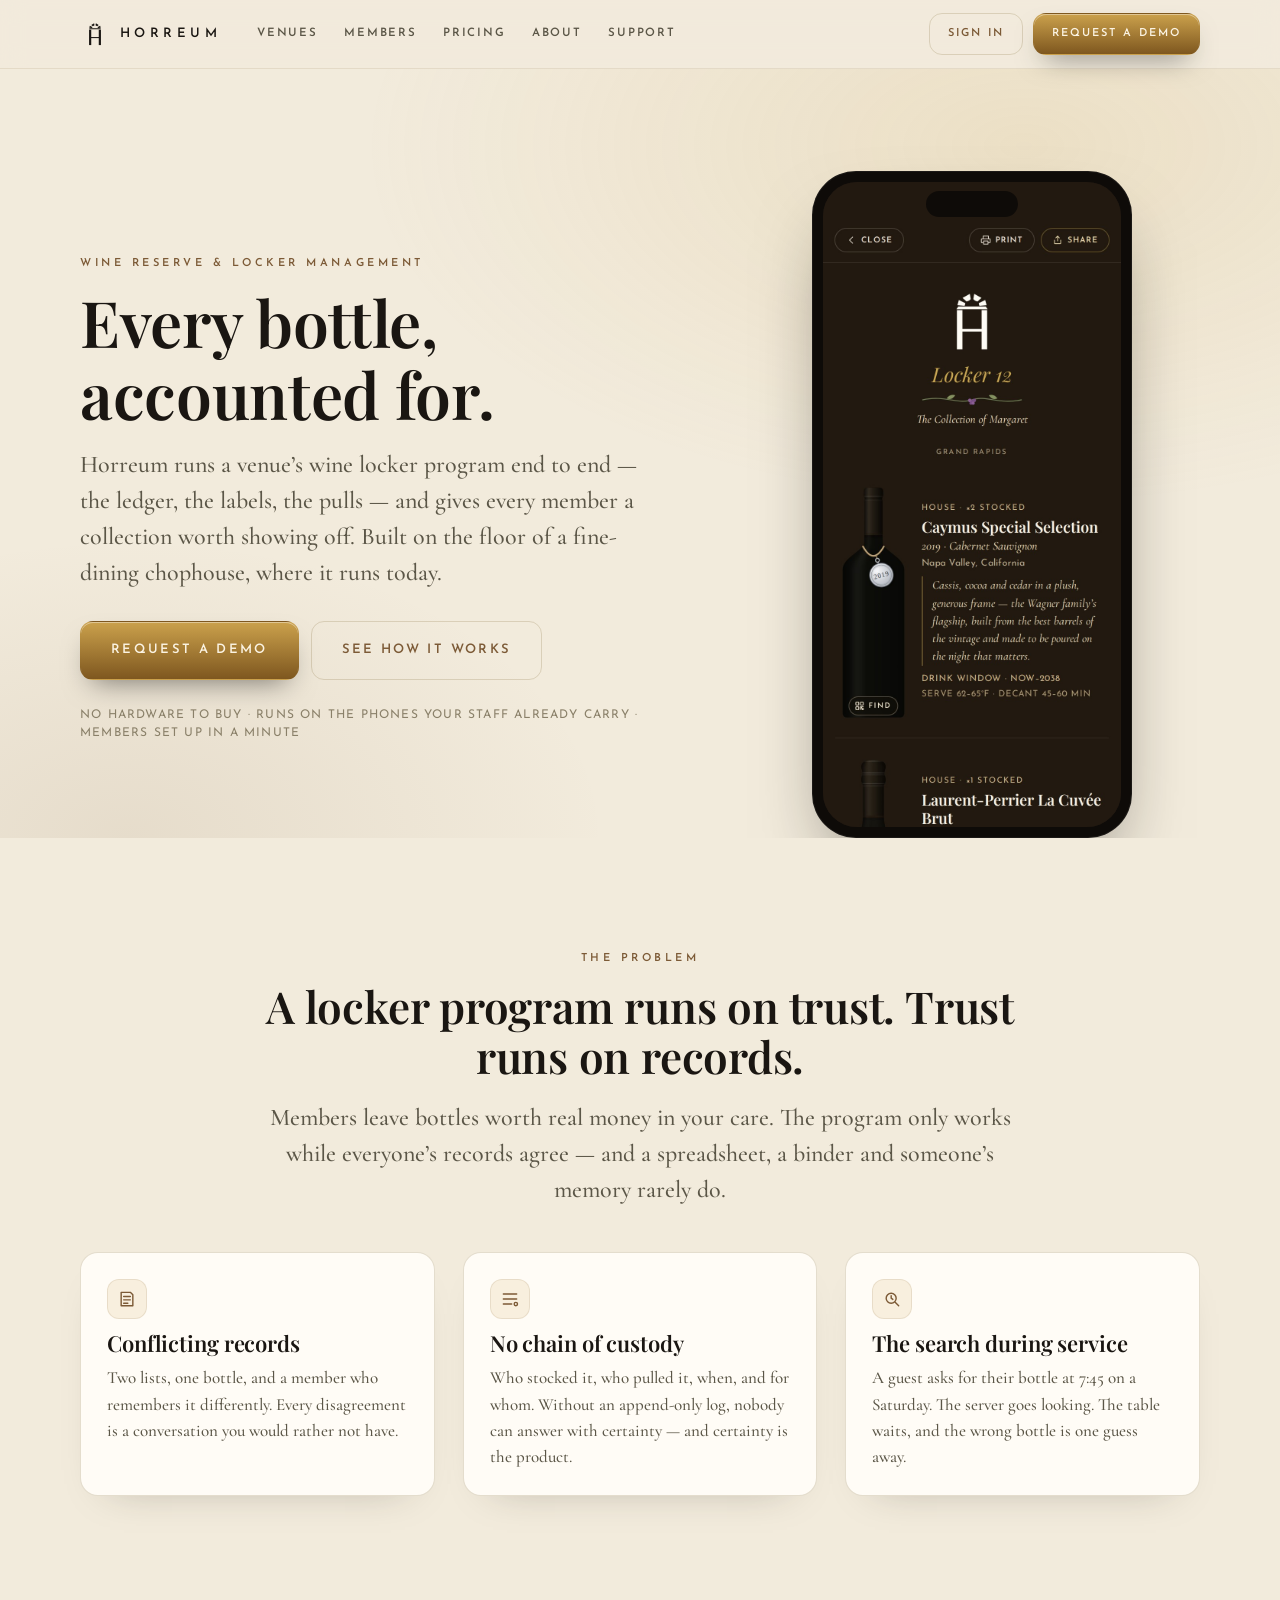
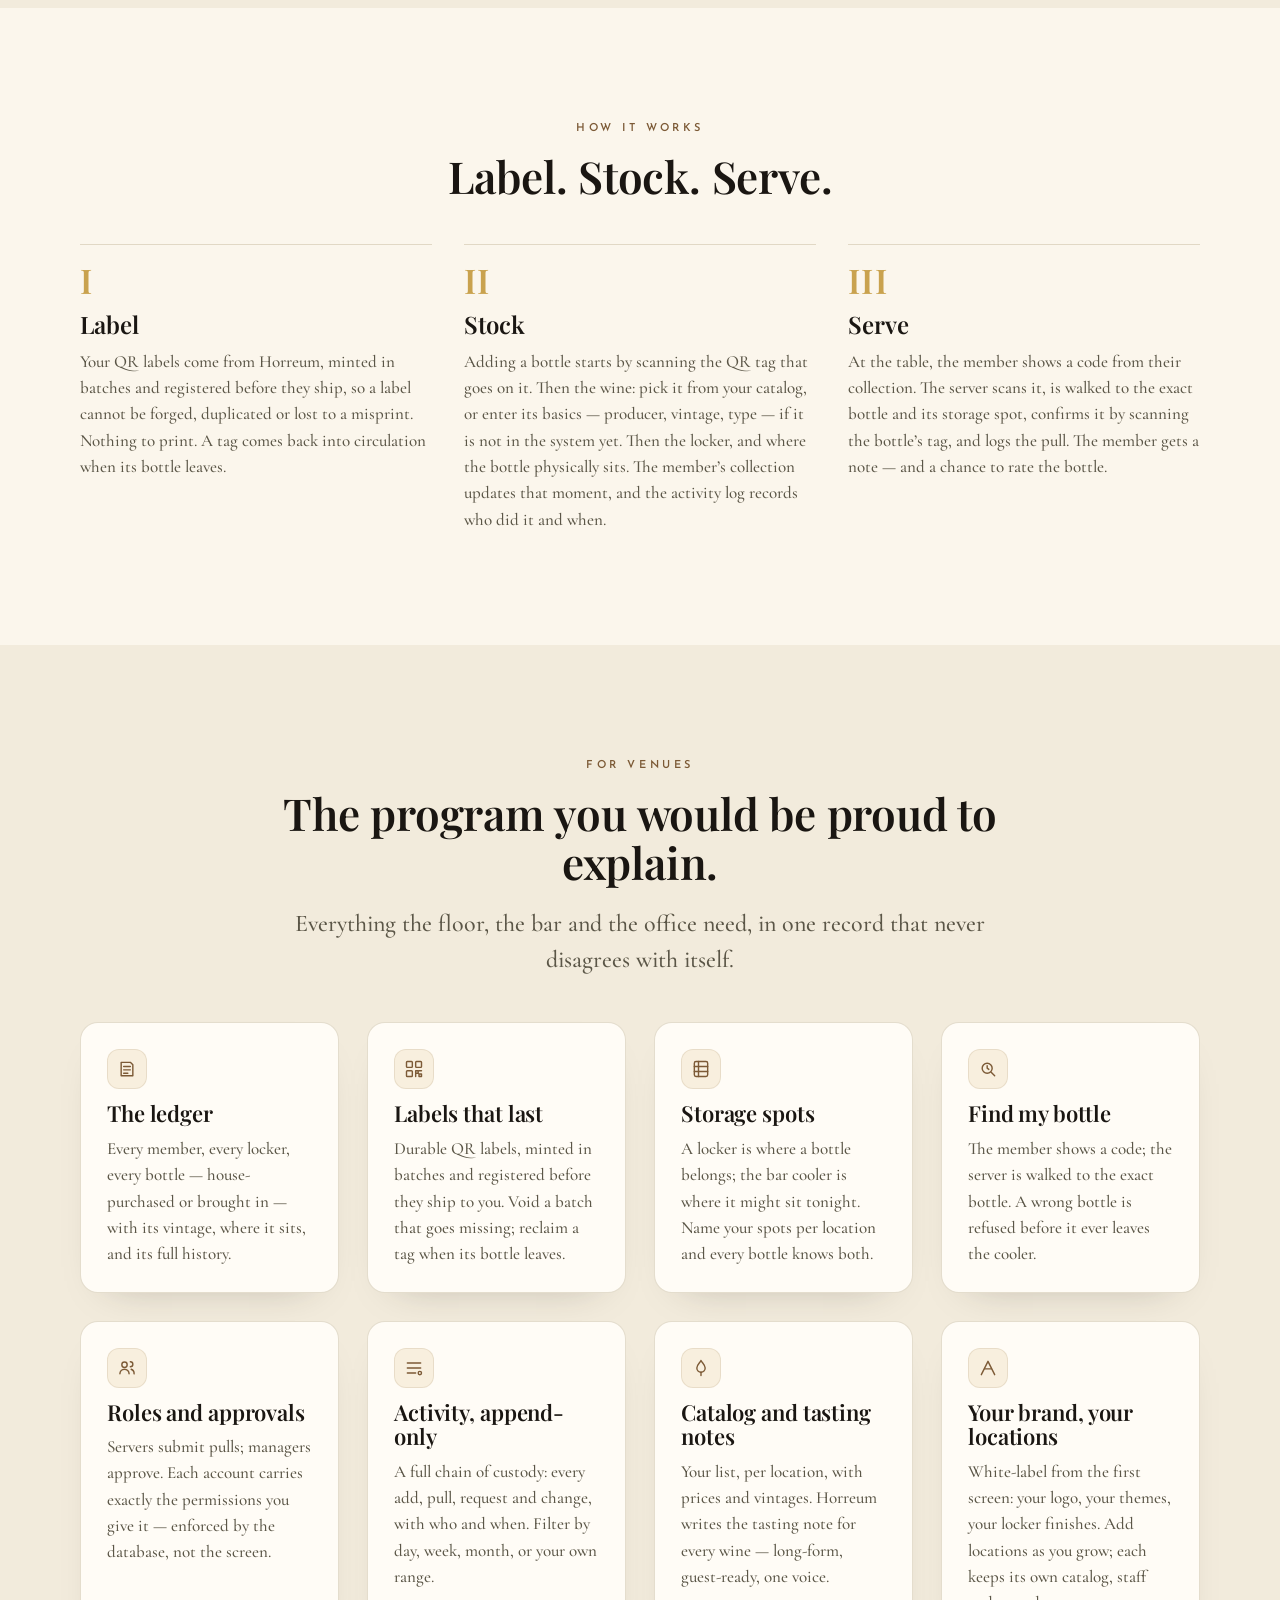
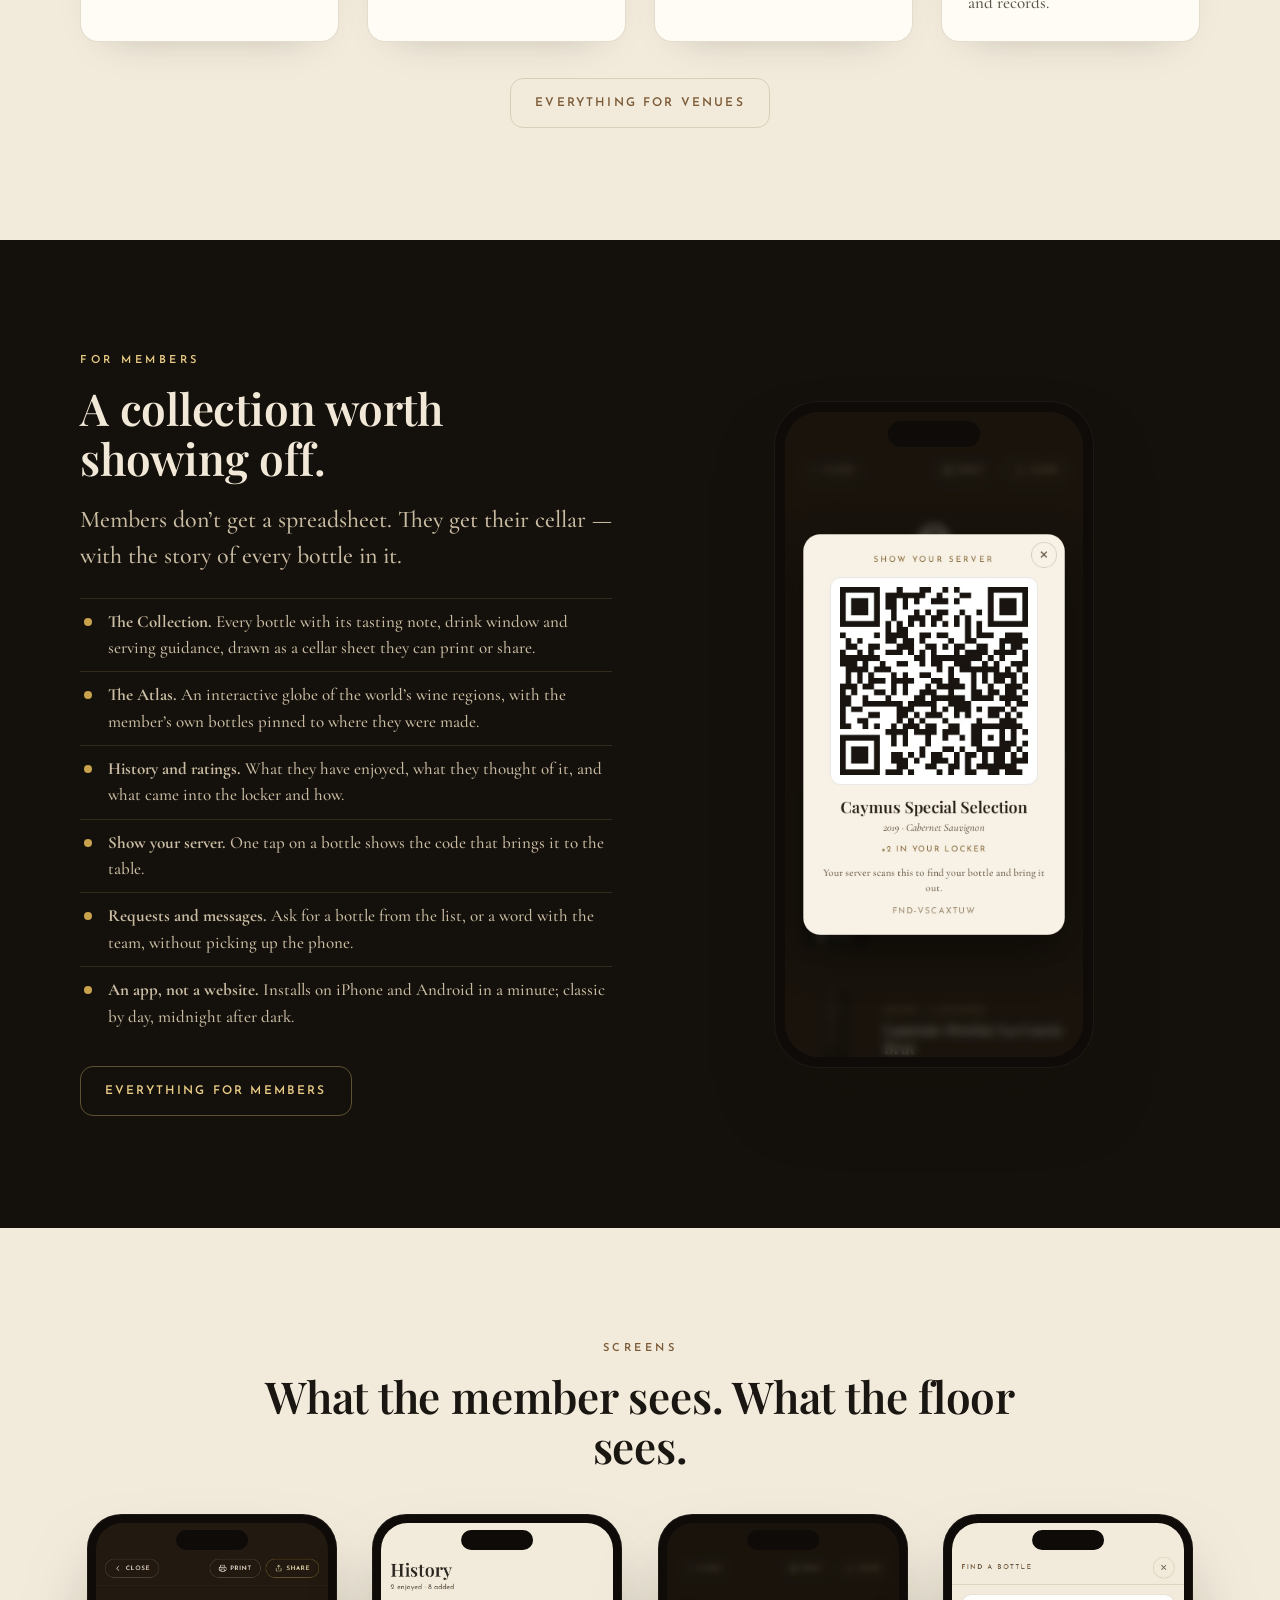
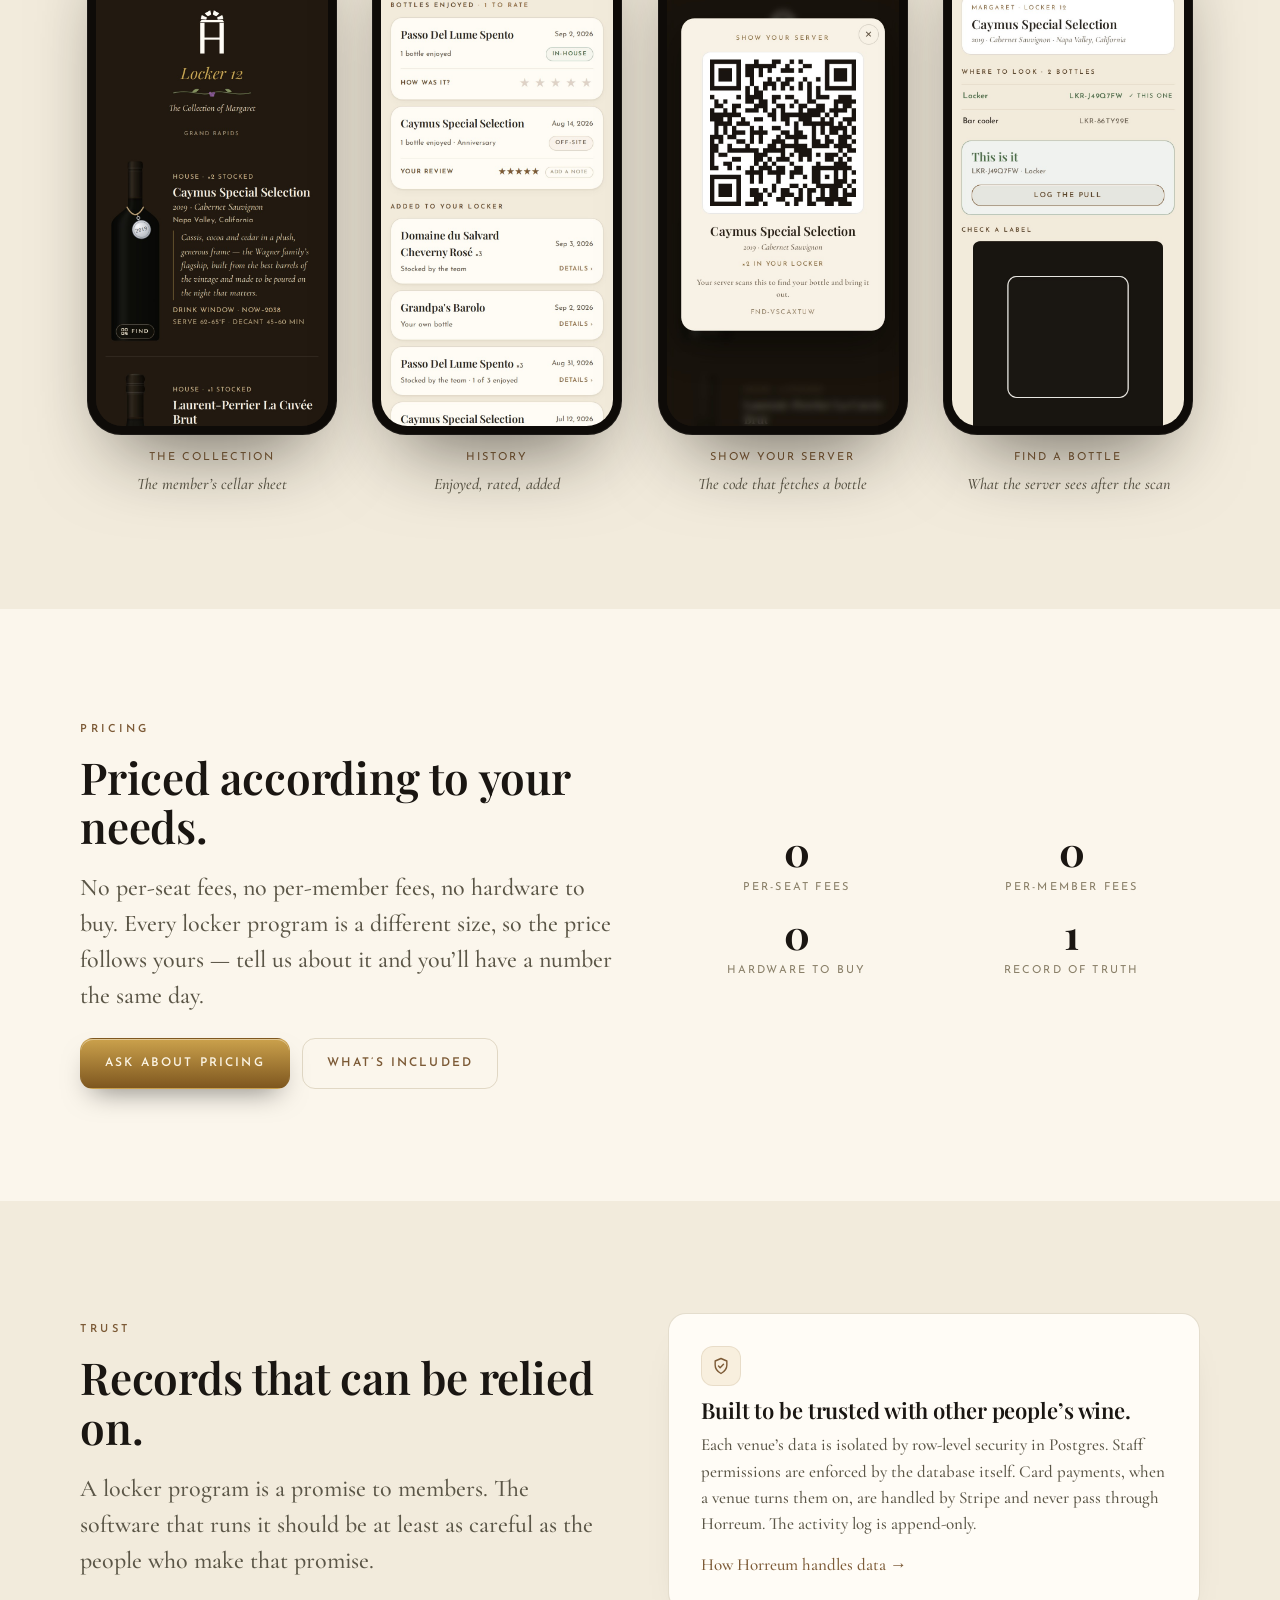
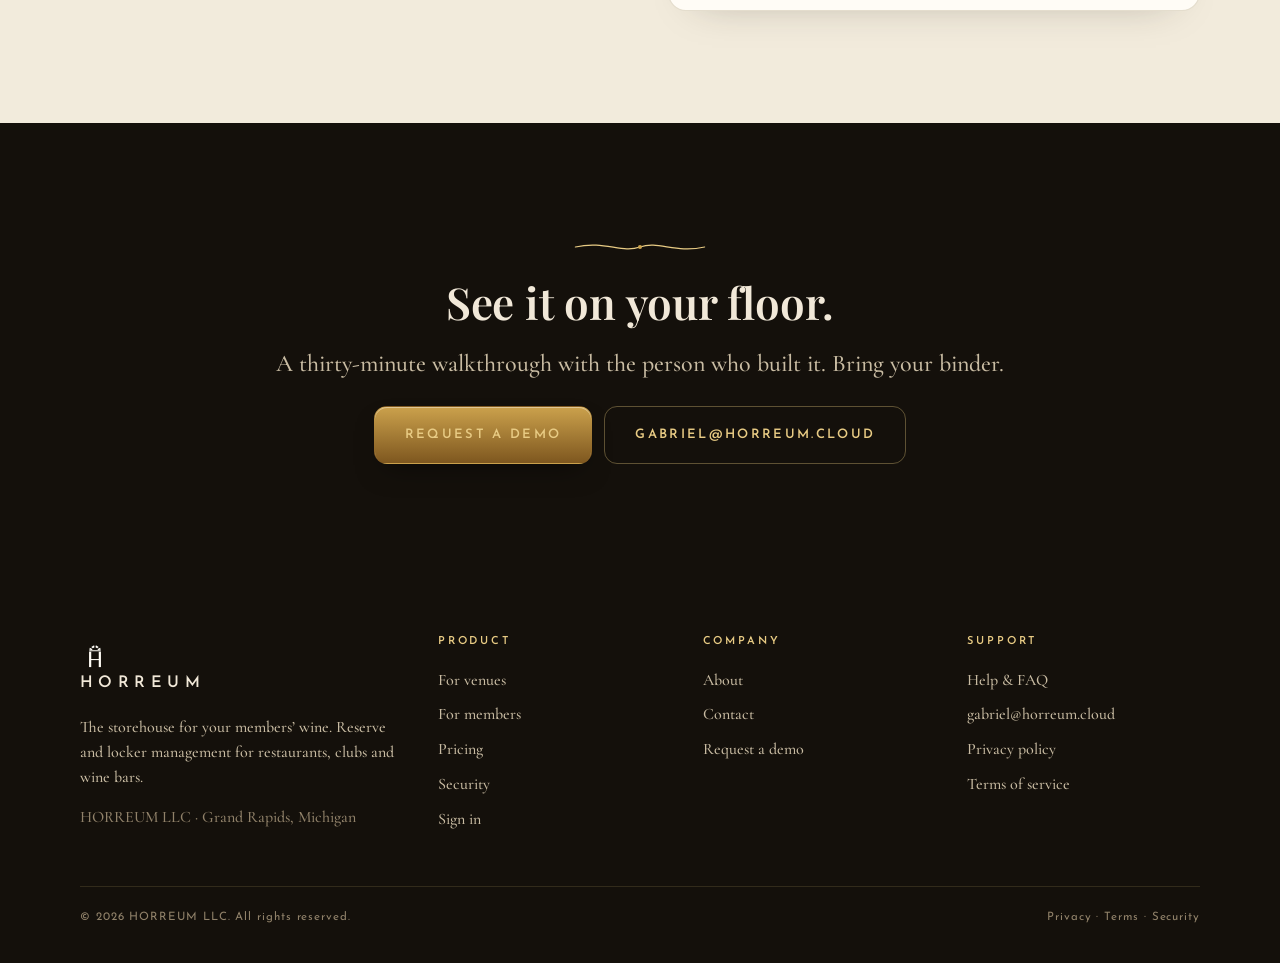
==== commit f315f81f: "site corrections: one address, pricing by need, labels shipped, phone frames gabriel@horreum.cloud i" ====
--- a/index.html
+++ b/index.html
@@ -28,7 +28,7 @@
 <link rel="preload" href="/assets/fonts/josefin-sans-600-normal.woff2" as="font" type="font/woff2" crossorigin>
 <link rel="stylesheet" href="/assets/fonts.css">
 <link rel="stylesheet" href="/assets/site.css">
-<script type="application/ld+json">{"@context": "https://schema.org", "@type": "Organization", "name": "Horreum", "legalName": "HORREUM LLC", "url": "https://horreum.cloud", "logo": "https://horreum.cloud/assets/img/icon-512.png", "email": "hello@horreum.cloud", "address": {"@type": "PostalAddress", "addressLocality": "Grand Rapids", "addressRegion": "MI", "addressCountry": "US"}, "sameAs": []}</script><script type="application/ld+json">{"@context": "https://schema.org", "@type": "SoftwareApplication", "name": "Horreum", "applicationCategory": "BusinessApplication", "operatingSystem": "Web, iOS, Android", "description": "Wine reserve and locker management for restaurants, clubs and wine bars, with a member app.", "url": "https://app.horreum.cloud", "publisher": {"@type": "Organization", "name": "HORREUM LLC"}}</script>
+<script type="application/ld+json">{"@context": "https://schema.org", "@type": "Organization", "name": "Horreum", "legalName": "HORREUM LLC", "url": "https://horreum.cloud", "logo": "https://horreum.cloud/assets/img/icon-512.png", "email": "gabriel@horreum.cloud", "address": {"@type": "PostalAddress", "addressLocality": "Grand Rapids", "addressRegion": "MI", "addressCountry": "US"}, "sameAs": []}</script><script type="application/ld+json">{"@context": "https://schema.org", "@type": "SoftwareApplication", "name": "Horreum", "applicationCategory": "BusinessApplication", "operatingSystem": "Web, iOS, Android", "description": "Wine reserve and locker management for restaurants, clubs and wine bars, with a member app.", "url": "https://app.horreum.cloud", "publisher": {"@type": "Organization", "name": "HORREUM LLC"}}</script>
 </head>
 <body>
 <a class="skip" href="#main">Skip to content</a>
@@ -57,7 +57,7 @@
       </div>
       <p class="hero-note">No hardware to buy · Runs on the phones your staff already carry · Members set up in a minute</p>
     </div>
-    <div class="phone"><img src="/assets/shots/collection.jpg" alt="A member’s collection in the Horreum app: bottles with tasting notes, drink windows and serving guidance" loading="lazy"></div>
+    <div class="phone"><div class="phone-body"><img src="/assets/shots/collection.jpg" alt="A member’s collection in the Horreum app: bottles with tasting notes, drink windows and serving guidance" loading="lazy" width="390" height="844"></div></div>
   </div>
 </section>
 
@@ -83,9 +83,9 @@
       <h2>Label. Stock. Serve.</h2>
     </div>
     <div class="steps">
-      <div class="step"><div class="num">I</div><h3>Label</h3><p>Print a batch of QR labels on standard 30-up Avery sheets. Every code is registered before it is ever used, so a label cannot be forged, duplicated, or orphaned by a misprint — and a tag comes back into circulation when its bottle leaves.</p></div>
-      <div class="step"><div class="num">II</div><h3>Stock</h3><p>Adding a bottle to a locker is a scan and a tap: the wine, its label, and where it physically sits. The member’s collection updates that moment, and the activity log records who did it and when.</p></div>
-      <div class="step"><div class="num">III</div><h3>Serve</h3><p>At the table, the member shows a code from their collection. The server scans it, is walked to the exact bottle and its storage spot, confirms it with a second scan, and logs the pull. The member gets a note — and a chance to rate the bottle.</p></div>
+      <div class="step"><div class="num">I</div><h3>Label</h3><p>Your QR labels come from Horreum, minted in batches and registered before they ship, so a label cannot be forged, duplicated or lost to a misprint. Nothing to print. A tag comes back into circulation when its bottle leaves.</p></div>
+      <div class="step"><div class="num">II</div><h3>Stock</h3><p>Adding a bottle starts by scanning the QR tag that goes on it. Then the wine: pick it from your catalog, or enter its basics — producer, vintage, type — if it is not in the system yet. Then the locker, and where the bottle physically sits. The member’s collection updates that moment, and the activity log records who did it and when.</p></div>
+      <div class="step"><div class="num">III</div><h3>Serve</h3><p>At the table, the member shows a code from their collection. The server scans it, is walked to the exact bottle and its storage spot, confirms it by scanning the bottle’s tag, and logs the pull. The member gets a note — and a chance to rate the bottle.</p></div>
     </div>
   </div>
 </section>
@@ -99,7 +99,7 @@
     </div>
     <div class="grid grid--4">
       <div class="card"><span class="ico"><svg viewBox="0 0 24 24" aria-hidden="true"><path d="M5 4h11l3 3v13H5z"/><path d="M8 9h8M8 13h8M8 17h5"/></svg></span><h3>The ledger</h3><p>Every member, every locker, every bottle — house-purchased or brought in — with its vintage, where it sits, and its full history.</p></div>
-      <div class="card"><span class="ico"><svg viewBox="0 0 24 24" aria-hidden="true"><rect x="3" y="3" width="7" height="7" rx="1"/><rect x="14" y="3" width="7" height="7" rx="1"/><rect x="3" y="14" width="7" height="7" rx="1"/><path d="M14 14h3v3h-3zM18 18h3v3h-3zM18 14h3M14 18v3"/></svg></span><h3>Labels that last</h3><p>Codes minted in durable batches: reprint an identical sheet any time, void a batch that never printed, reclaim a tag when a bottle leaves.</p></div>
+      <div class="card"><span class="ico"><svg viewBox="0 0 24 24" aria-hidden="true"><rect x="3" y="3" width="7" height="7" rx="1"/><rect x="14" y="3" width="7" height="7" rx="1"/><rect x="3" y="14" width="7" height="7" rx="1"/><path d="M14 14h3v3h-3zM18 18h3v3h-3zM18 14h3M14 18v3"/></svg></span><h3>Labels that last</h3><p>Durable QR labels, minted in batches and registered before they ship to you. Void a batch that goes missing; reclaim a tag when its bottle leaves.</p></div>
       <div class="card"><span class="ico"><svg viewBox="0 0 24 24" aria-hidden="true"><rect x="4" y="3" width="16" height="18" rx="2"/><path d="M4 9h16M4 15h16M9 3v18"/></svg></span><h3>Storage spots</h3><p>A locker is where a bottle belongs; the bar cooler is where it might sit tonight. Name your spots per location and every bottle knows both.</p></div>
       <div class="card"><span class="ico"><svg viewBox="0 0 24 24" aria-hidden="true"><circle cx="11" cy="11" r="6"/><path d="M20 20l-4.2-4.2"/><path d="M11 8v3l2 1.5"/></svg></span><h3>Find my bottle</h3><p>The member shows a code; the server is walked to the exact bottle. A wrong bottle is refused before it ever leaves the cooler.</p></div>
       <div class="card"><span class="ico"><svg viewBox="0 0 24 24" aria-hidden="true"><circle cx="9" cy="8" r="3.2"/><path d="M3.5 19a5.5 5.5 0 0 1 11 0"/><path d="M16 4.5a3 3 0 0 1 0 6"/><path d="M17 13.5a5.5 5.5 0 0 1 3.5 5.5"/></svg></span><h3>Roles and approvals</h3><p>Servers submit pulls; managers approve. Each account carries exactly the permissions you give it — enforced by the database, not the screen.</p></div>
@@ -128,7 +128,7 @@
         </ul>
         <div class="cta-row" style="margin-top:26px"><a class="btn btn--ghost" href="/members">Everything for members</a></div>
       </div>
-      <div class="phone"><img src="/assets/shots/find.jpg" alt="The Show-your-server sheet: a large code the member shows their server to have a bottle brought out" loading="lazy"></div>
+      <div class="phone"><div class="phone-body"><img src="/assets/shots/find.jpg" alt="The Show-your-server sheet: a large code the member shows their server to have a bottle brought out" loading="lazy" width="390" height="844"></div></div>
     </div>
   </div>
 </section>
@@ -140,10 +140,10 @@
       <h2>What the member sees. What the floor sees.</h2>
     </div>
     <div class="phones">
-      <figure style="margin:0"><div class="phone phone--sm"><img src="/assets/shots/collection.jpg" alt="The Collection" loading="lazy"></div><figcaption>The Collection<span>The member’s cellar sheet</span></figcaption></figure>
-      <figure style="margin:0"><div class="phone phone--sm"><img src="/assets/shots/history.jpg" alt="History" loading="lazy"></div><figcaption>History<span>Enjoyed, rated, added</span></figcaption></figure>
-      <figure style="margin:0"><div class="phone phone--sm"><img src="/assets/shots/find.jpg" alt="Show your server" loading="lazy"></div><figcaption>Show your server<span>The code that fetches a bottle</span></figcaption></figure>
-      <figure style="margin:0"><div class="phone phone--sm"><img src="/assets/shots/hunt.jpg" alt="Find a bottle (staff)" loading="lazy"></div><figcaption>Find a bottle<span>What the server sees after the scan</span></figcaption></figure>
+      <figure style="margin:0"><div class="phone phone--sm"><div class="phone-body"><img src="/assets/shots/collection.jpg" alt="The Collection" loading="lazy" width="390" height="844"></div></div><figcaption>The Collection<span>The member’s cellar sheet</span></figcaption></figure>
+      <figure style="margin:0"><div class="phone phone--sm"><div class="phone-body"><img src="/assets/shots/history.jpg" alt="History" loading="lazy" width="390" height="844"></div></div><figcaption>History<span>Enjoyed, rated, added</span></figcaption></figure>
+      <figure style="margin:0"><div class="phone phone--sm"><div class="phone-body"><img src="/assets/shots/find.jpg" alt="Show your server" loading="lazy" width="390" height="844"></div></div><figcaption>Show your server<span>The code that fetches a bottle</span></figcaption></figure>
+      <figure style="margin:0"><div class="phone phone--sm"><div class="phone-body"><img src="/assets/shots/hunt.jpg" alt="Find a bottle (staff)" loading="lazy" width="390" height="844"></div></div><figcaption>Find a bottle<span>What the server sees after the scan</span></figcaption></figure>
     </div>
   </div>
 </section>
@@ -153,15 +153,15 @@
     <div class="split">
       <div>
         <p class="eyebrow">Pricing</p>
-        <h2>One subscription per location. Everything included.</h2>
-        <p class="lead">Members, lockers, staff accounts, labels, the member app and Horreum’s tasting notes, in one monthly subscription per location. No per-member fees, no per-seat fees, no hardware. Ask, and you’ll have a number the same day.</p>
+        <h2>Priced according to your needs.</h2>
+        <p class="lead">No per-seat fees, no per-member fees, no hardware to buy. Every locker program is a different size, so the price follows yours — tell us about it and you’ll have a number the same day.</p>
         <div class="cta-row"><a class="btn btn--gold" href="/contact?kind=pricing">Ask about pricing</a><a class="btn btn--ghost" href="/pricing">What’s included</a></div>
       </div>
       <div class="grid grid--2" style="gap:18px">
+        <div class="stat"><b>0</b><span>Per-seat fees</span></div>
         <div class="stat"><b>0</b><span>Per-member fees</span></div>
+        <div class="stat"><b>0</b><span>Hardware to buy</span></div>
         <div class="stat"><b>1</b><span>Record of truth</span></div>
-        <div class="stat"><b>30</b><span>Labels per sheet</span></div>
-        <div class="stat"><b>2</b><span>Themes, day and night</span></div>
       </div>
     </div>
   </div>
@@ -190,7 +190,7 @@
     <svg class="vine" viewBox="0 0 160 26" aria-hidden="true"><path d="M10,13 C42,6 60,20 80,13 C100,6 118,20 150,13" fill="none" stroke="#E8CB84" stroke-width="1.3" stroke-linecap="round"/><circle cx="80" cy="13" r="2.2" fill="#C9A24E"/></svg>
     <h2>See it on your floor.</h2>
     <p class="lead">A thirty-minute walkthrough with the person who built it. Bring your binder.</p>
-    <div class="cta-row" style="justify-content:center;margin-top:8px"><a class="btn btn--gold btn--lg" href="/contact?kind=demo">Request a demo</a><a class="btn btn--ghost btn--lg" href="mailto:hello@horreum.cloud" data-hz="email">hello@horreum.cloud</a></div>
+    <div class="cta-row" style="justify-content:center;margin-top:8px"><a class="btn btn--gold btn--lg" href="/contact?kind=demo">Request a demo</a><a class="btn btn--ghost btn--lg" href="mailto:gabriel@horreum.cloud" data-hz="email">gabriel@horreum.cloud</a></div>
   </div>
 </section>
 
@@ -205,7 +205,7 @@
       </div>
       <div><h4>Product</h4><a href="/venues">For venues</a><a href="/members">For members</a><a href="/pricing">Pricing</a><a href="/security">Security</a><a href="https://app.horreum.cloud">Sign in</a></div>
       <div><h4>Company</h4><a href="/about">About</a><a href="/contact">Contact</a><a href="/contact?kind=demo">Request a demo</a></div>
-      <div><h4>Support</h4><a href="/support">Help &amp; FAQ</a><a href="mailto:support@horreum.cloud" data-hz="support">support@horreum.cloud</a><a href="/privacy">Privacy policy</a><a href="/terms">Terms of service</a></div>
+      <div><h4>Support</h4><a href="/support">Help &amp; FAQ</a><a href="mailto:gabriel@horreum.cloud" data-hz="support">gabriel@horreum.cloud</a><a href="/privacy">Privacy policy</a><a href="/terms">Terms of service</a></div>
     </div>
     <div class="fine"><span>© <span data-hz="year">2026</span> HORREUM LLC. All rights reserved.</span><span><a href="/privacy">Privacy</a> · <a href="/terms">Terms</a> · <a href="/security">Security</a></span></div>
   </div>
--- a/assets/site.css
+++ b/assets/site.css
@@ -100,12 +100,19 @@
 @media (max-width: 900px) { .hero .wrap { grid-template-columns: 1fr; gap: 36px; } .hero { padding-top: 44px; } }
 
 /* ── phone frame ─────────────────────────────────────────────────────────── */
-.phone { position: relative; width: min(100%, 320px); aspect-ratio: 390 / 844; margin: 0 auto; border-radius: 44px; background: #0E0B08; padding: 11px; box-shadow: 0 40px 80px -30px rgba(20,16,10,.6), 0 0 0 1px rgba(255,255,255,.06) inset; }
-.phone::after { content: ""; position: absolute; top: 20px; left: 50%; width: 92px; height: 26px; transform: translateX(-50%); border-radius: 14px; background: #0E0B08; }
-.phone img { width: 100%; height: 100%; object-fit: cover; object-position: top; border-radius: 34px; }
-.phone--sm { width: min(100%, 250px); border-radius: 36px; padding: 9px; }
-.phone--sm img { border-radius: 28px; }
-.phone--sm::after { top: 16px; width: 74px; height: 22px; }
+/* The frame is drawn in container units so every phone on the site — hero, split, or the
+   four-up row — is the same shape at any size. The screenshot sets the height (390×844 renders),
+   so nothing is ever cropped by the screen edge. */
+.phone { position: relative; width: min(100%, 320px); margin: 0 auto; container-type: inline-size; }
+.phone--sm { width: min(100%, 250px); }
+.phone-body { position: relative; border-radius: 44px; background: #0E0B08; padding: 11px; box-shadow: 0 40px 80px -30px rgba(20,16,10,.6), 0 0 0 1px rgba(255,255,255,.06) inset; }
+.phone-body::after { content: ""; position: absolute; top: 20px; left: 50%; width: 92px; height: 26px; transform: translateX(-50%); border-radius: 14px; background: #0E0B08; }
+.phone img { display: block; width: 100%; height: auto; aspect-ratio: 390 / 844; object-fit: cover; object-position: top; border-radius: 34px; background: #1a1410; }
+@supports (width: 1cqw) {
+  .phone-body { border-radius: 13.75cqw; padding: 3.4375cqw; }
+  .phone-body::after { top: 6.25cqw; width: 28.75cqw; height: 8.125cqw; border-radius: 4.0625cqw; }
+  .phone img { border-radius: 10.625cqw; }
+}
 .phones { display: grid; grid-template-columns: repeat(4, minmax(0, 1fr)); gap: 22px; align-items: start; }
 .phones figcaption { text-align: center; margin-top: 14px; font-family: var(--sans); font-size: 11px; letter-spacing: .18em; text-transform: uppercase; color: var(--gold); }
 .phones figcaption span { display: block; margin-top: 6px; font-family: var(--serif); font-size: 16px; letter-spacing: 0; text-transform: none; color: var(--text-dim); font-style: italic; }
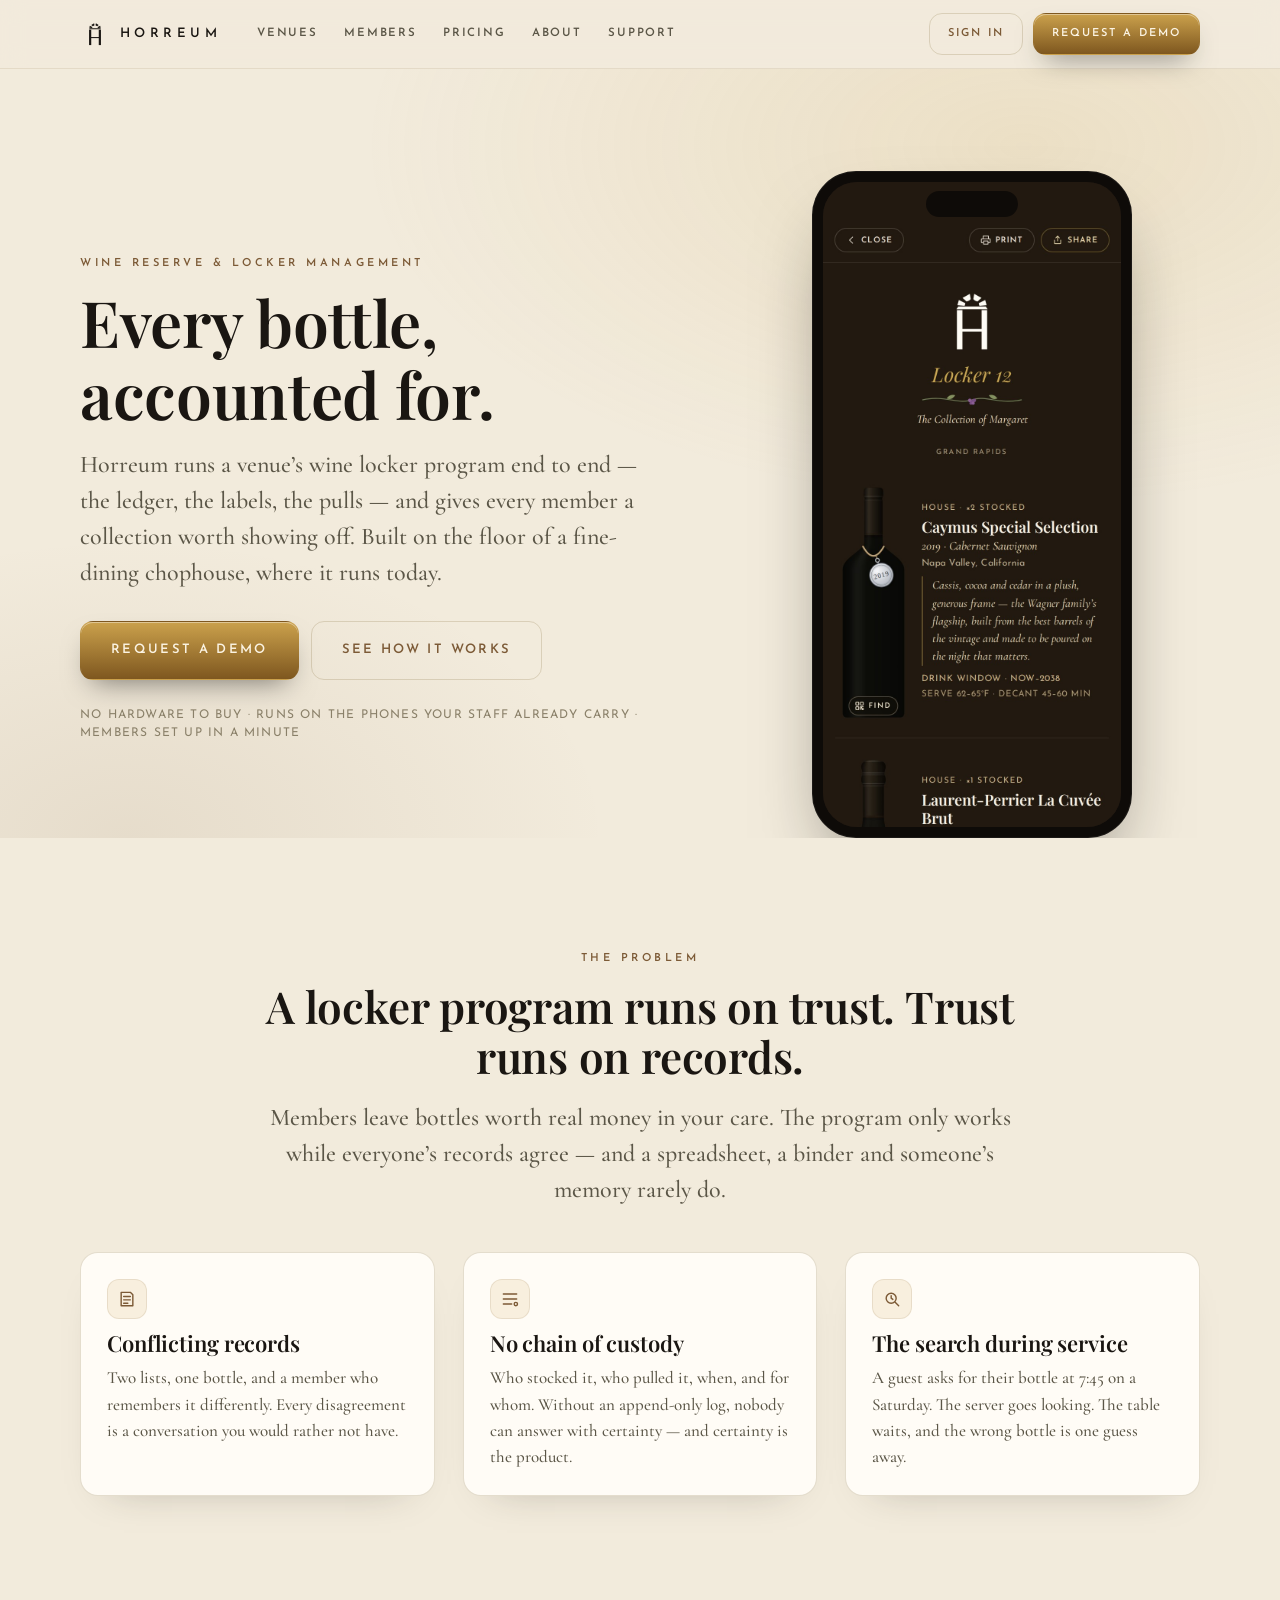
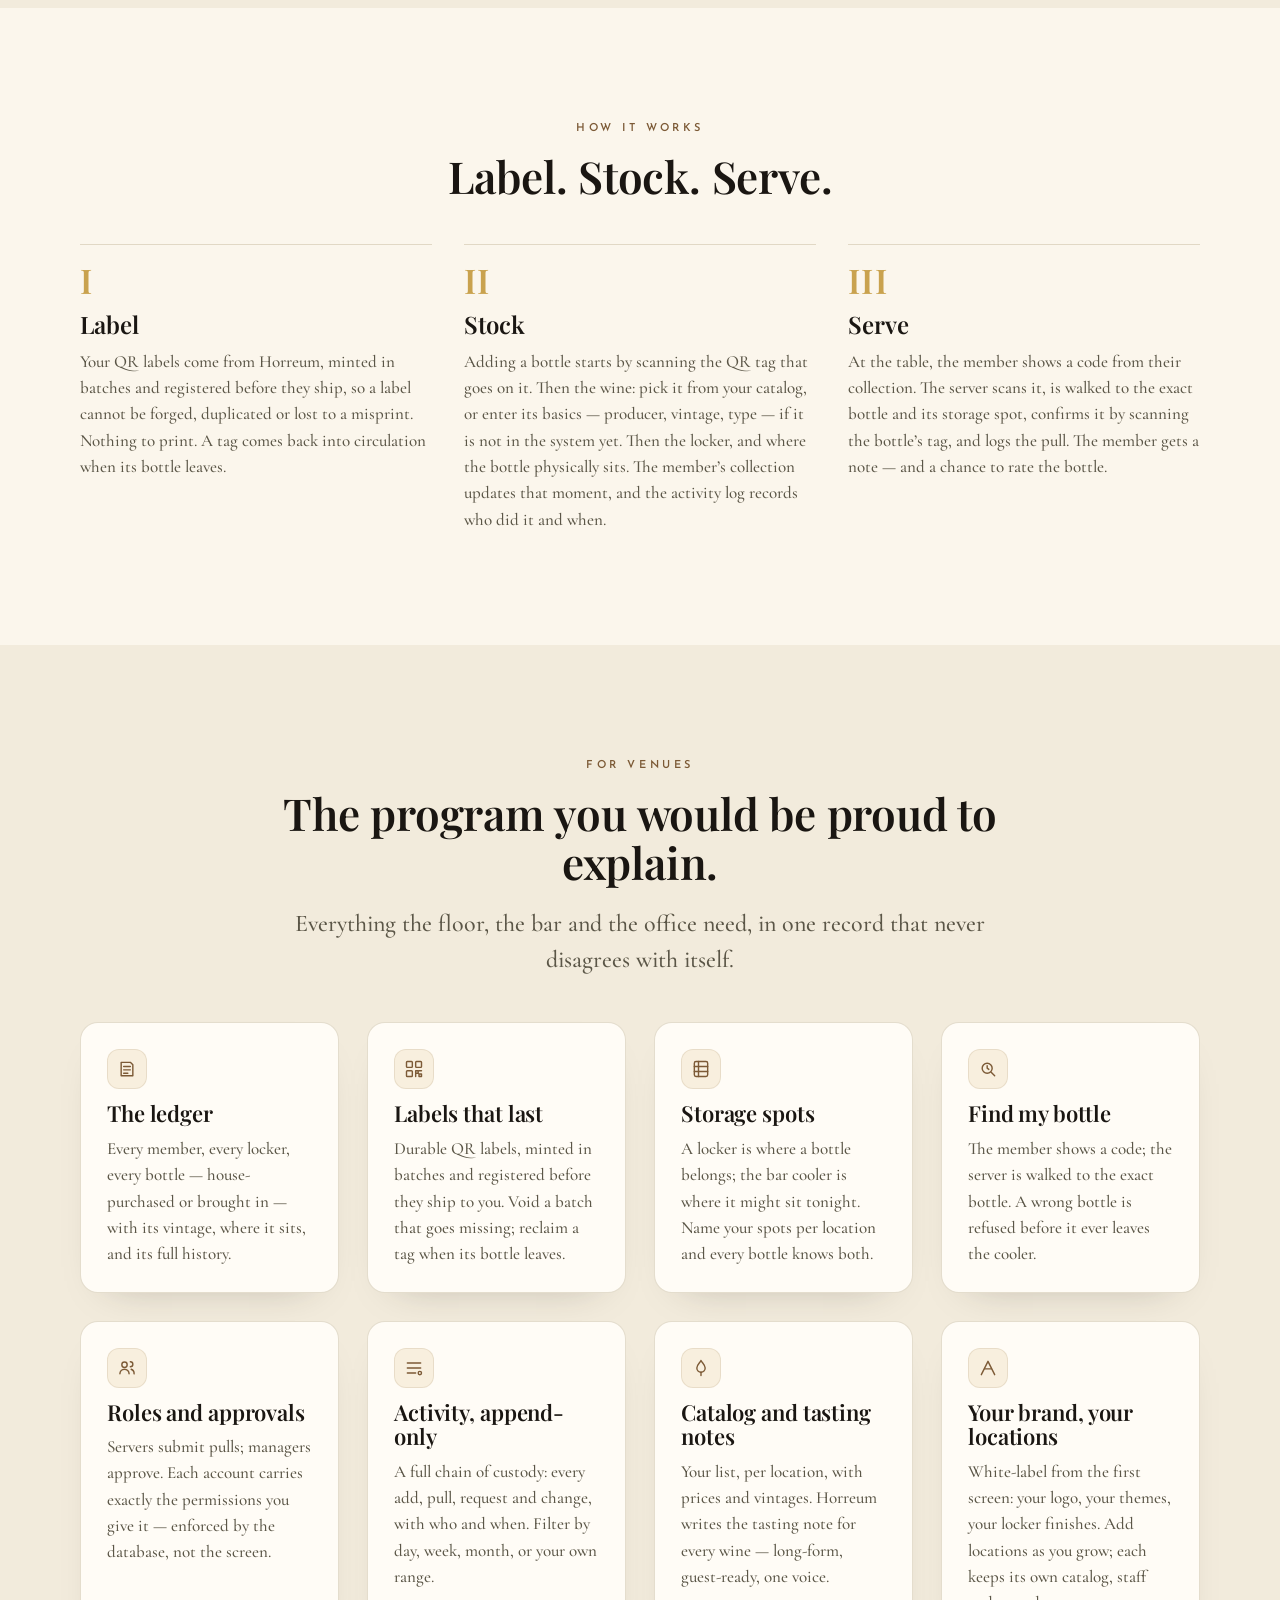
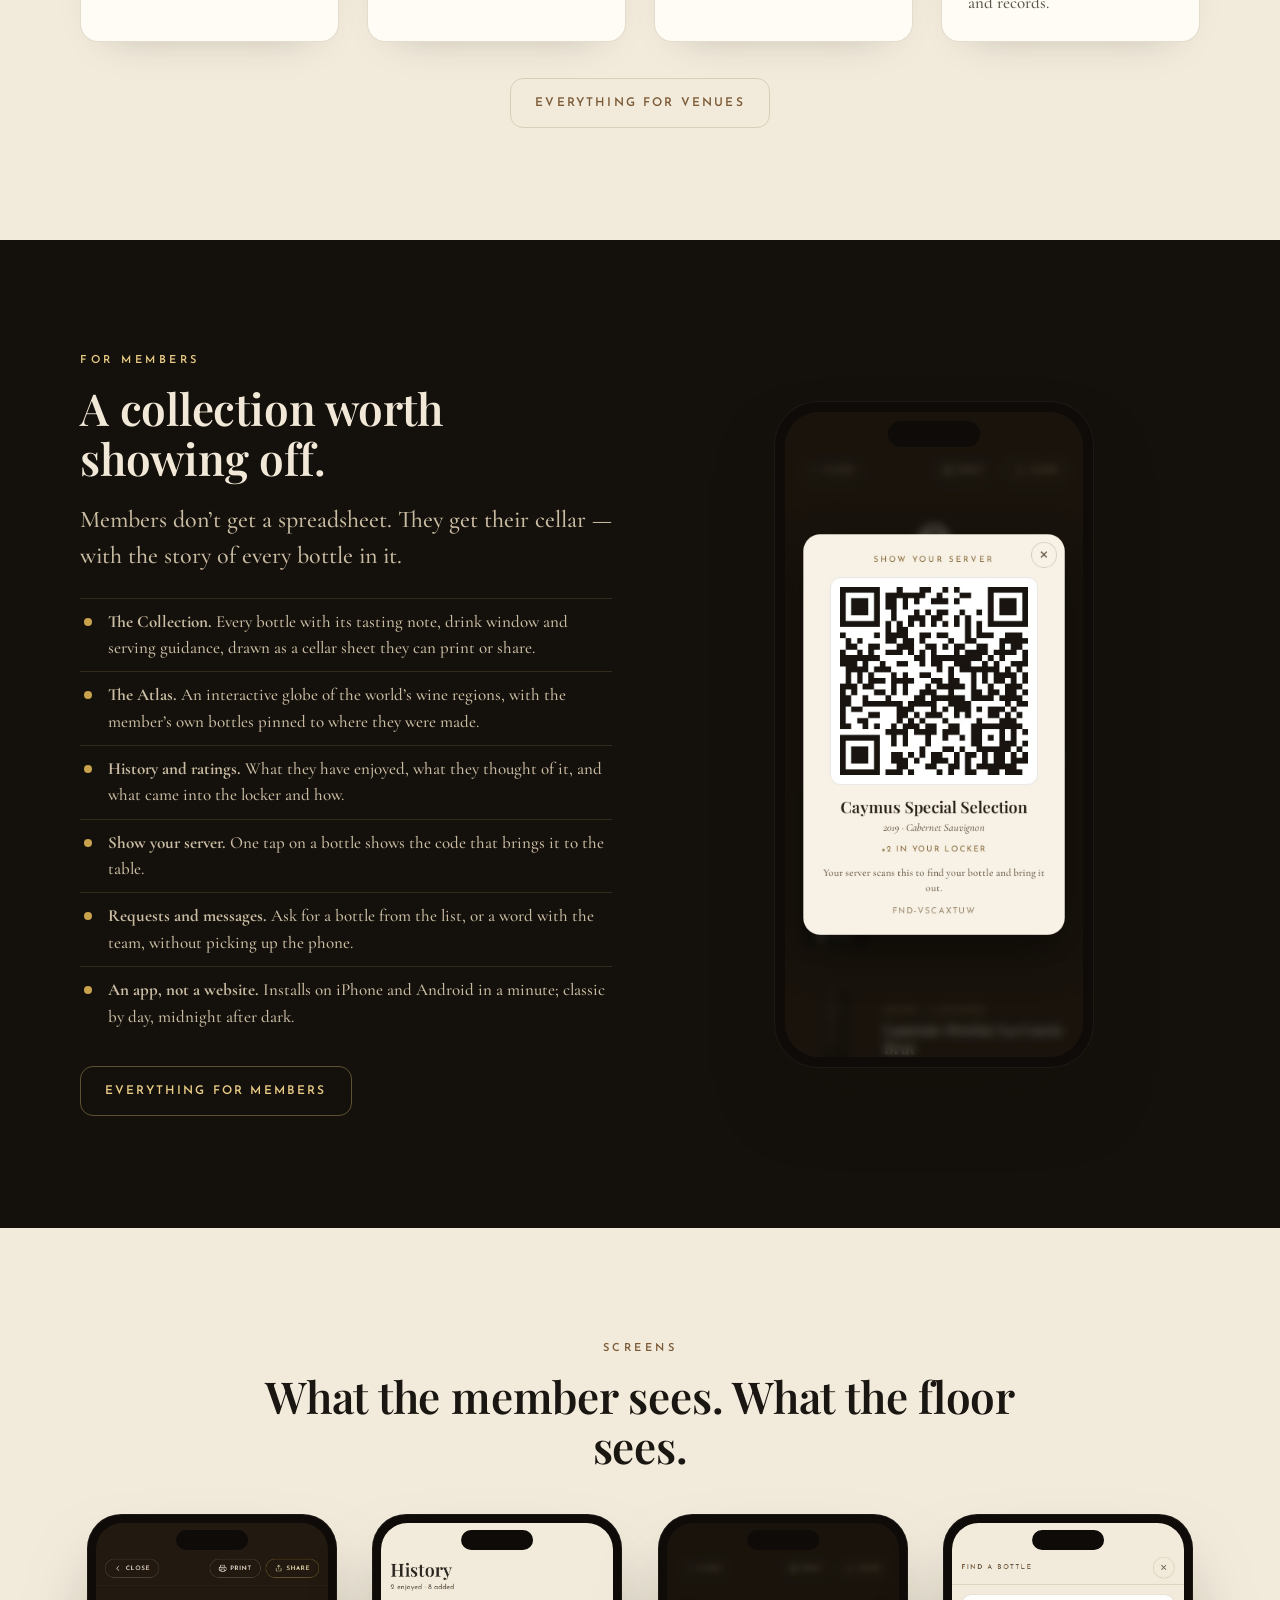
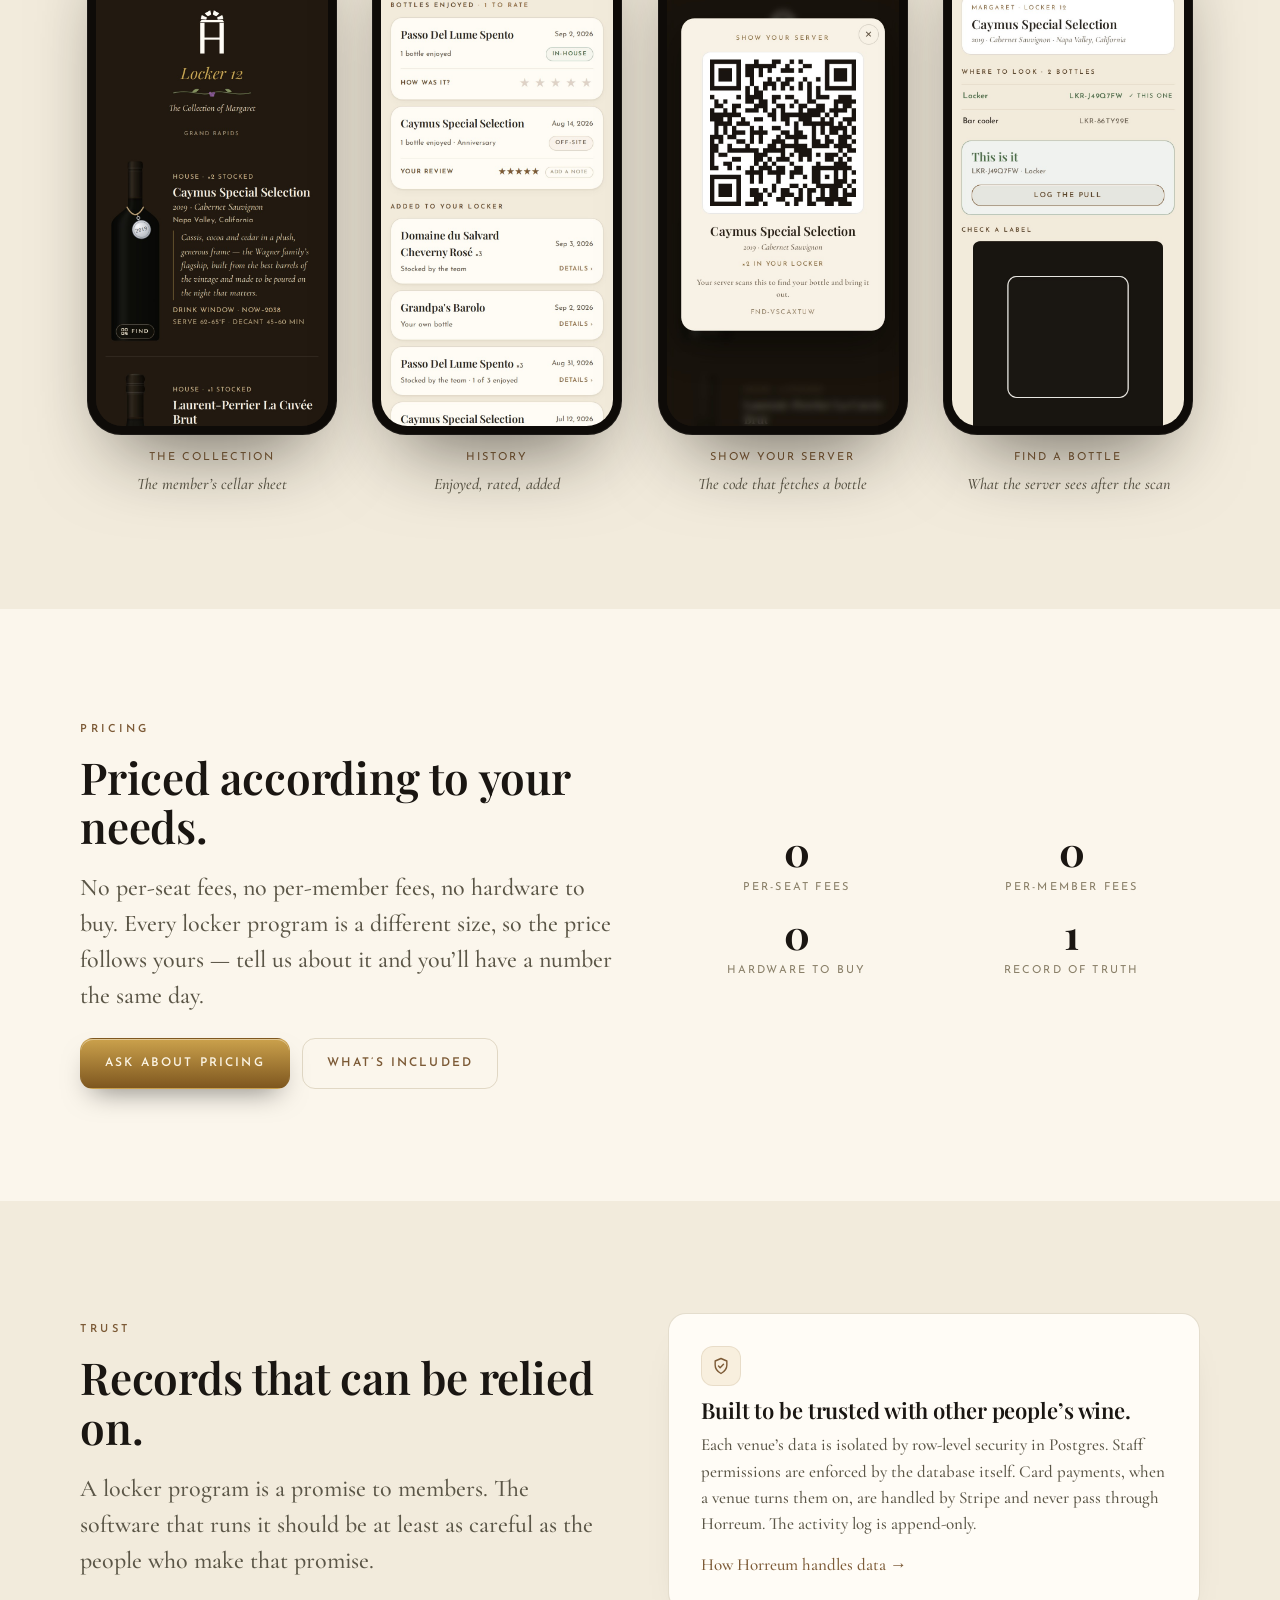
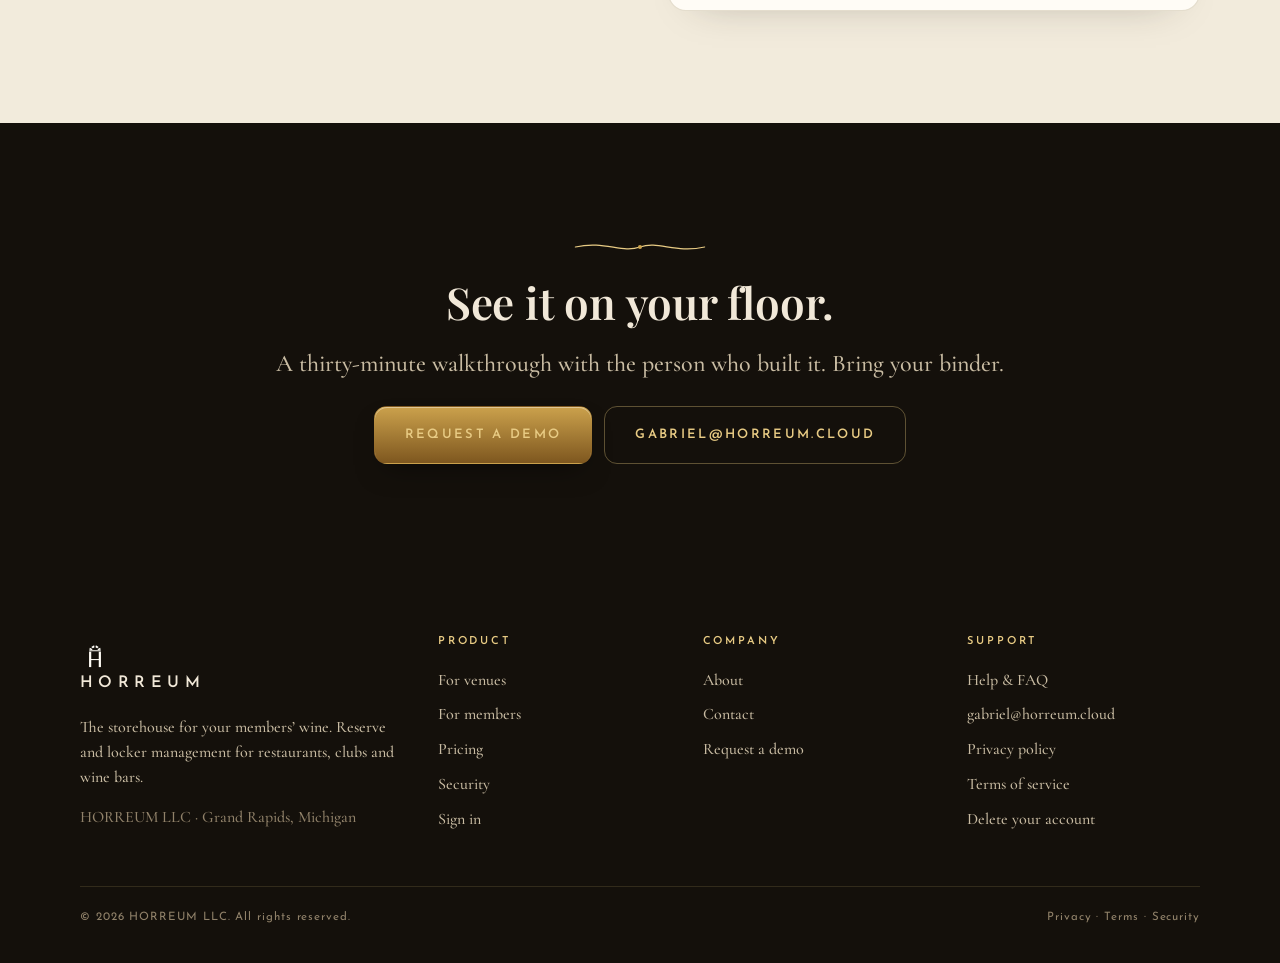
==== commit 7158c556: "deletion page added with instructions" ====
--- a/index.html
+++ b/index.html
@@ -205,7 +205,7 @@
       </div>
       <div><h4>Product</h4><a href="/venues">For venues</a><a href="/members">For members</a><a href="/pricing">Pricing</a><a href="/security">Security</a><a href="https://app.horreum.cloud">Sign in</a></div>
       <div><h4>Company</h4><a href="/about">About</a><a href="/contact">Contact</a><a href="/contact?kind=demo">Request a demo</a></div>
-      <div><h4>Support</h4><a href="/support">Help &amp; FAQ</a><a href="mailto:gabriel@horreum.cloud" data-hz="support">gabriel@horreum.cloud</a><a href="/privacy">Privacy policy</a><a href="/terms">Terms of service</a></div>
+      <div><h4>Support</h4><a href="/support">Help &amp; FAQ</a><a href="mailto:gabriel@horreum.cloud" data-hz="support">gabriel@horreum.cloud</a><a href="/privacy">Privacy policy</a><a href="/terms">Terms of service</a><a href="/delete-account">Delete your account</a></div>
     </div>
     <div class="fine"><span>© <span data-hz="year">2026</span> HORREUM LLC. All rights reserved.</span><span><a href="/privacy">Privacy</a> · <a href="/terms">Terms</a> · <a href="/security">Security</a></span></div>
   </div>
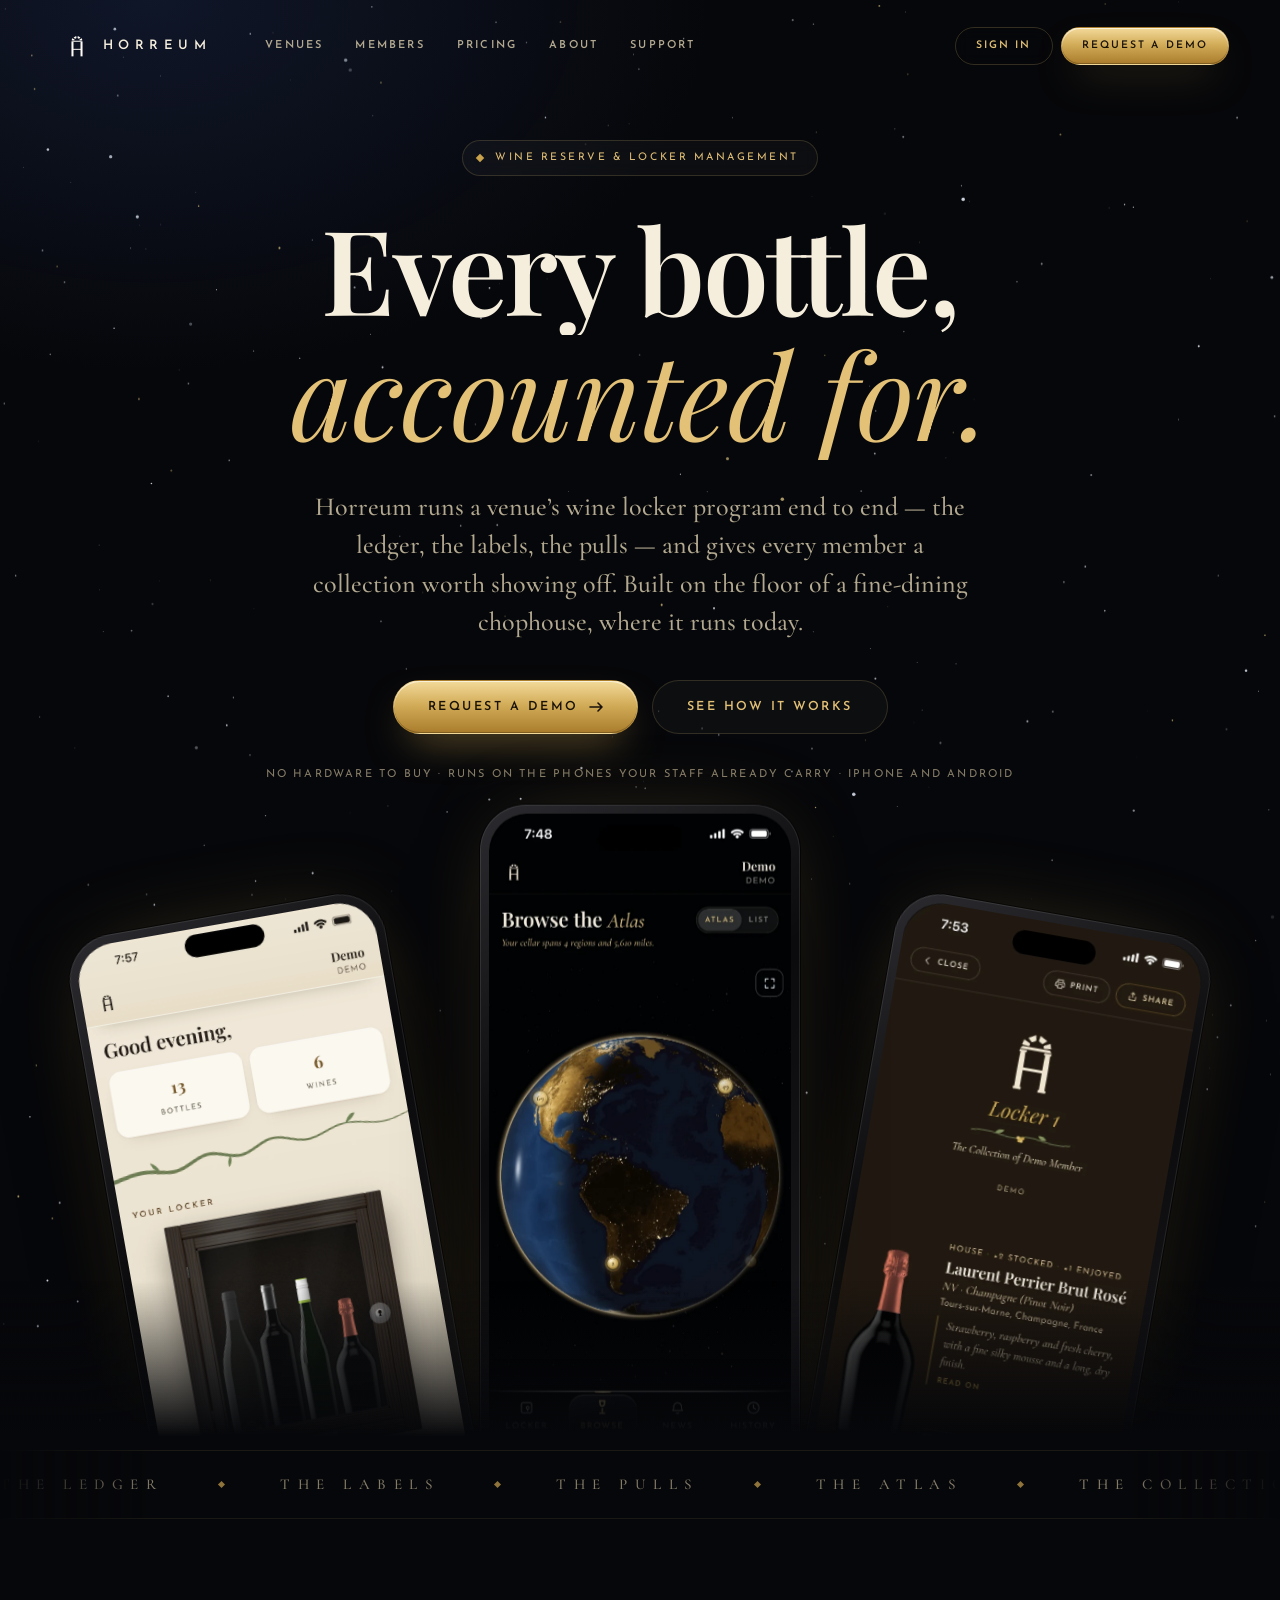
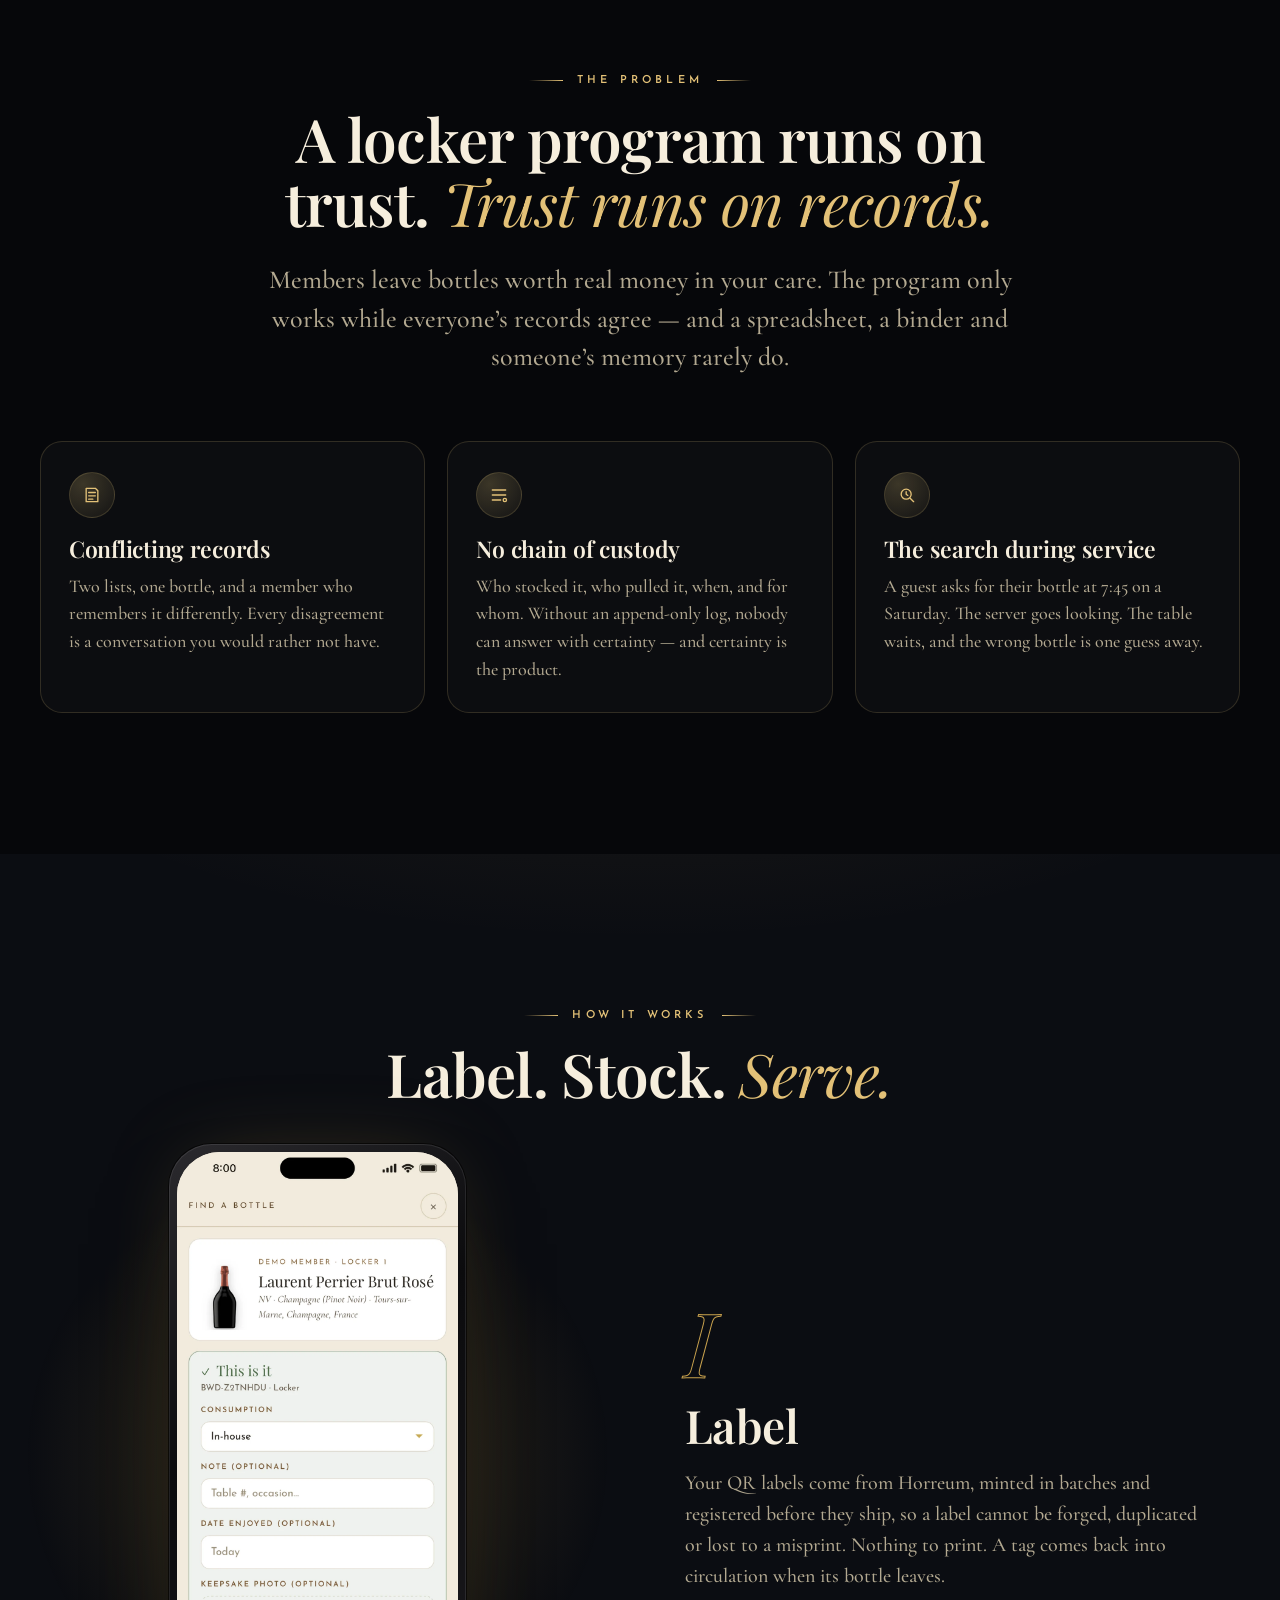
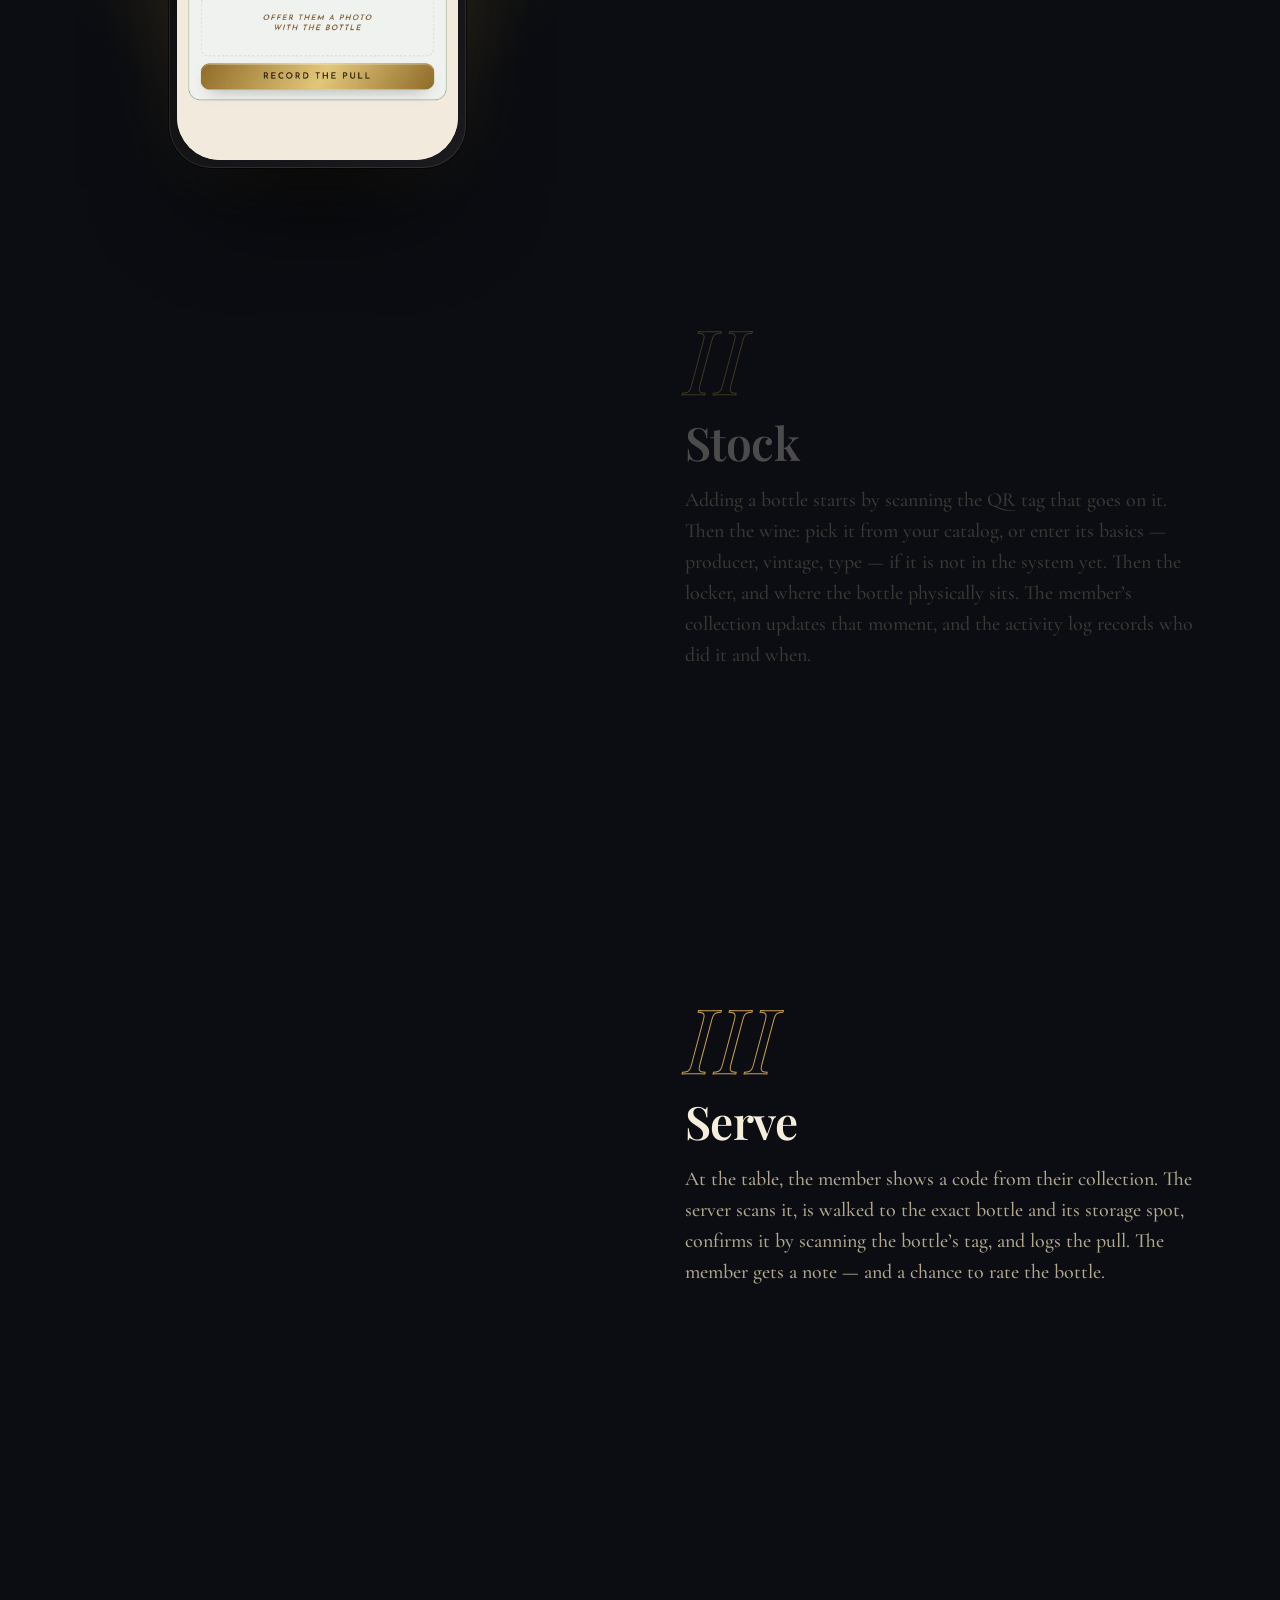
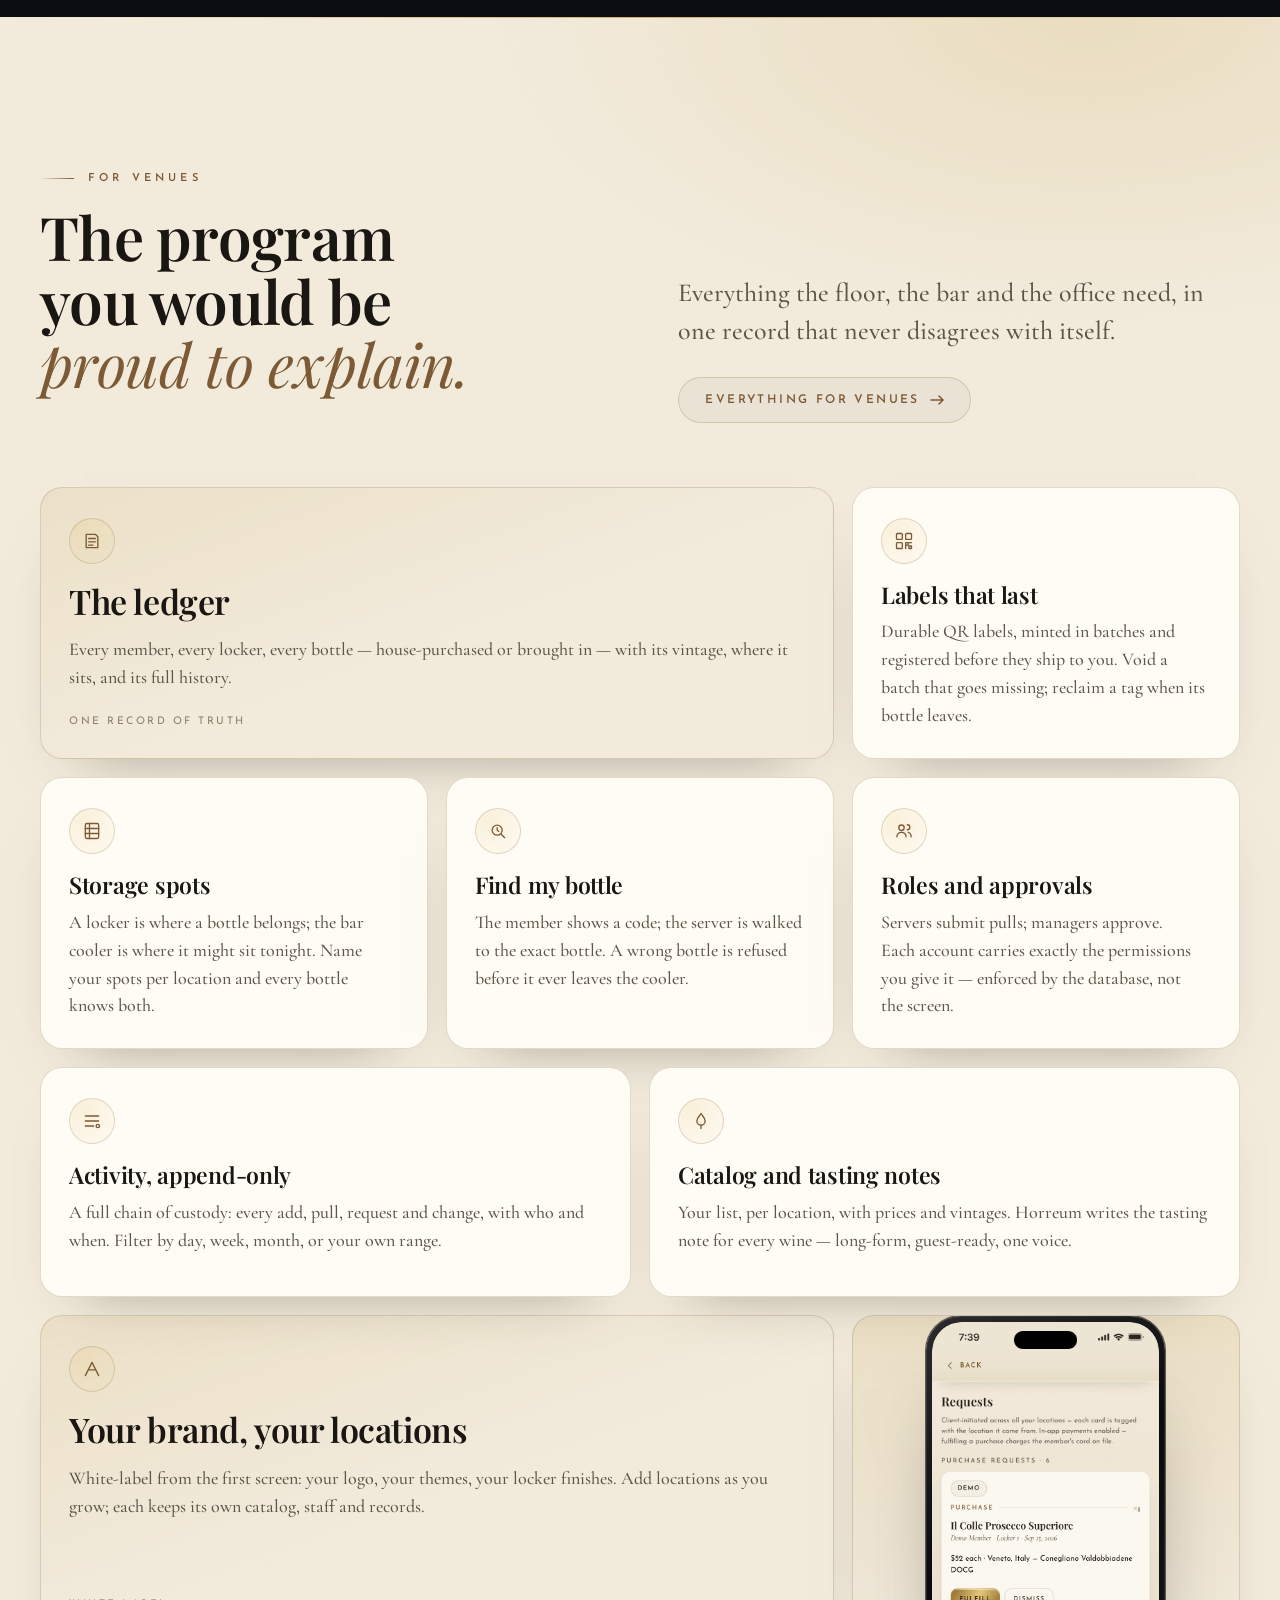
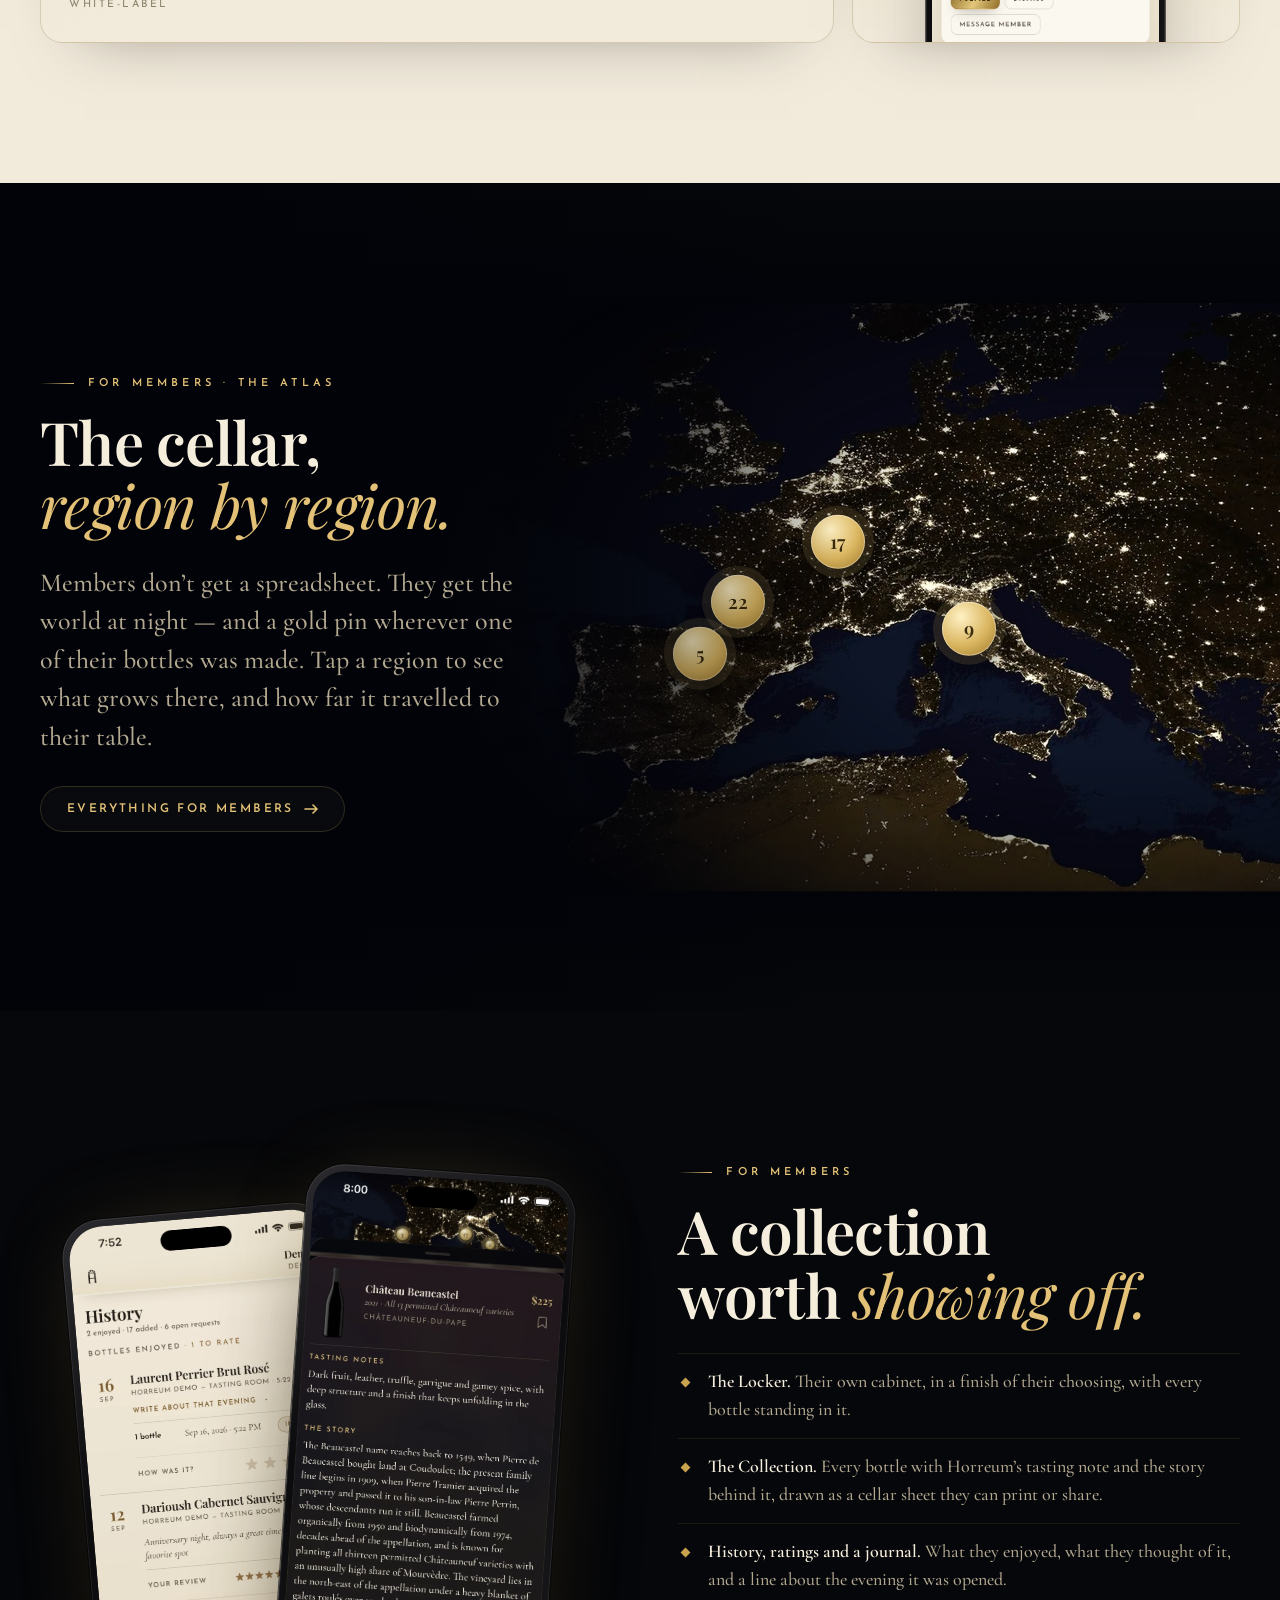
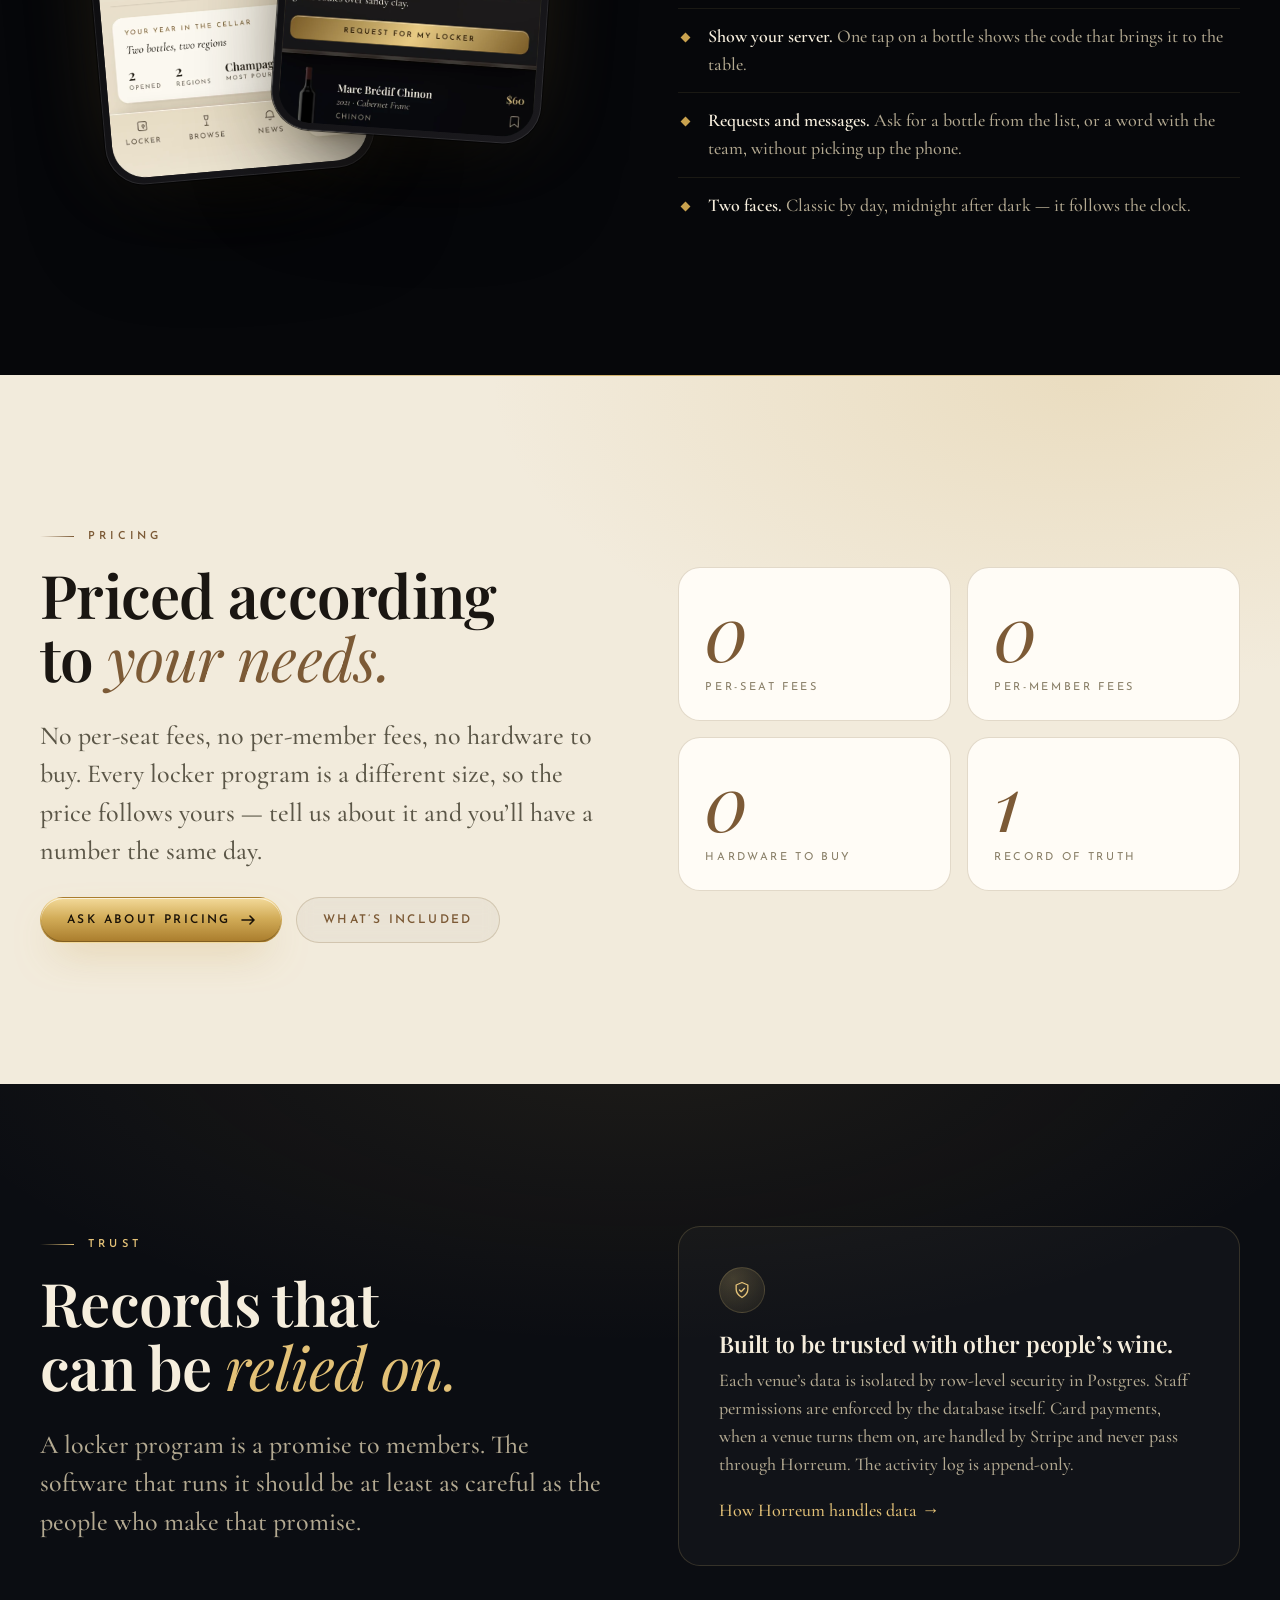
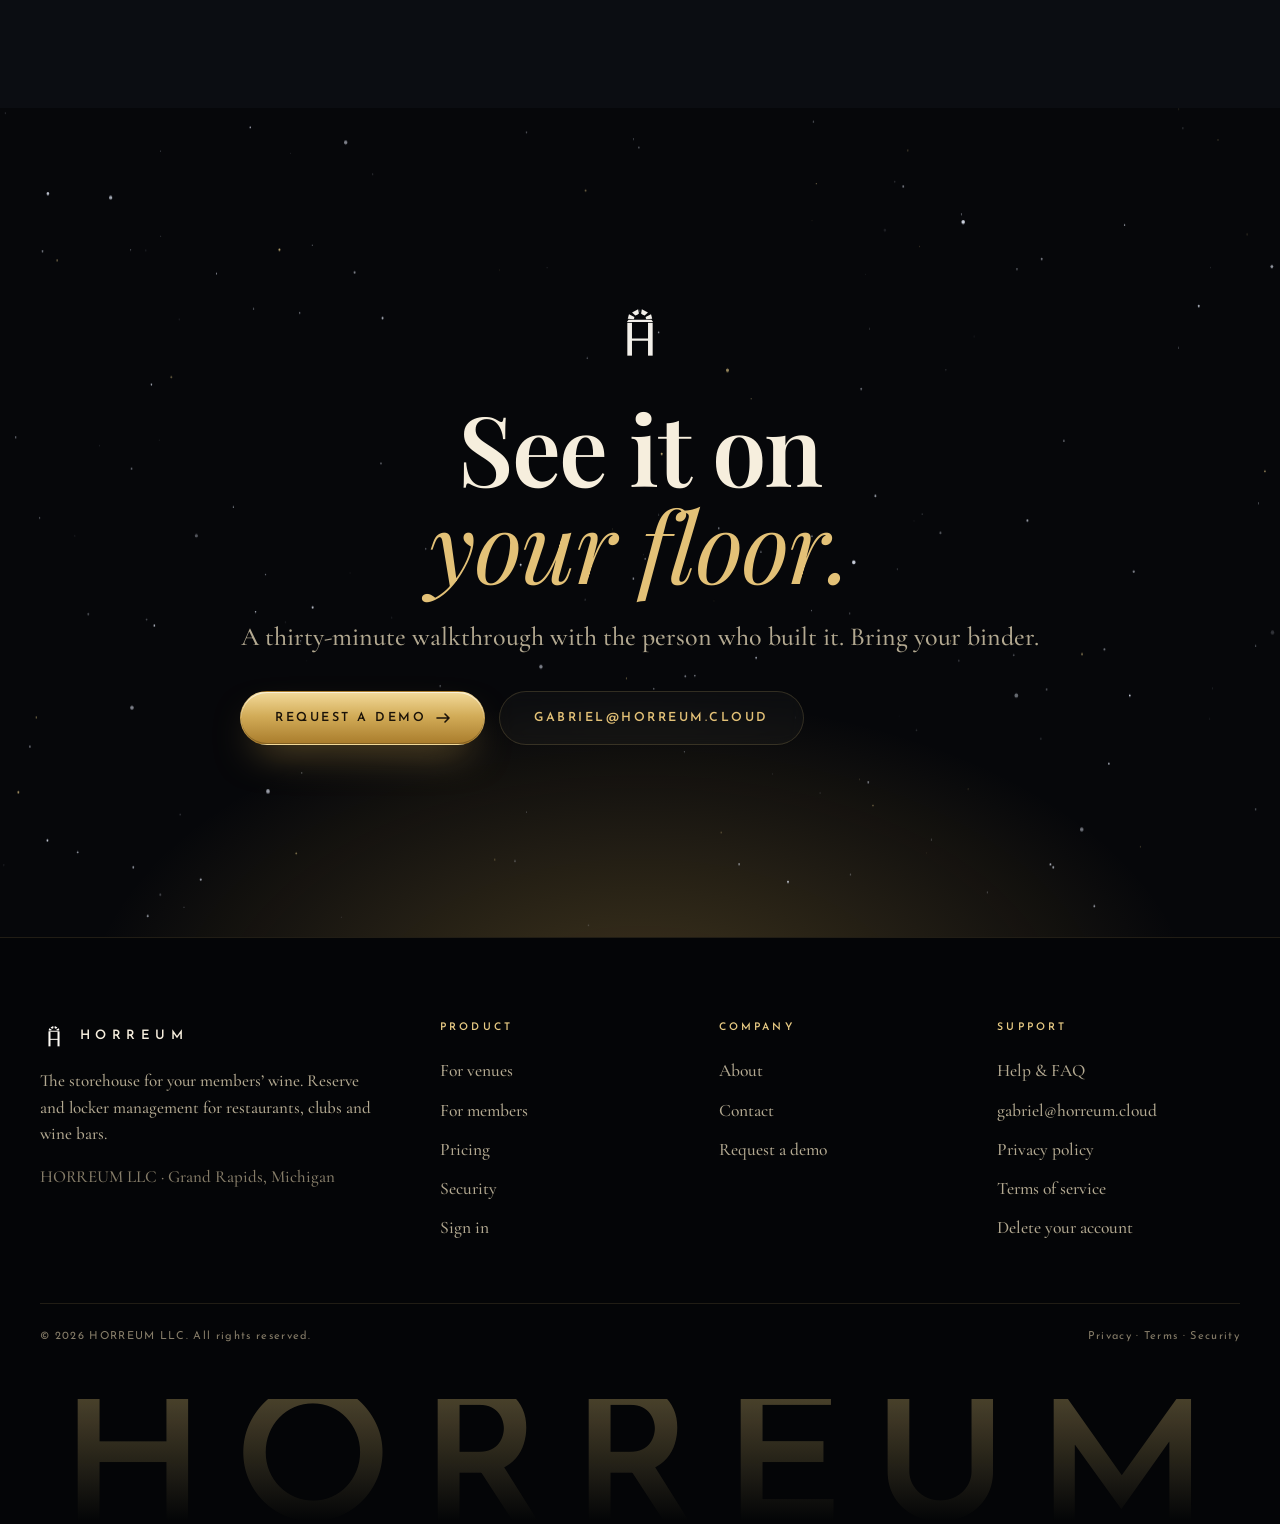
==== commit 48a49c1c: "site visual improvements test" ====
--- a/index.html
+++ b/index.html
@@ -1,8 +1,8 @@
 <!DOCTYPE html>
-<html lang="en">
+<html lang="en" class="no-js">
 <head>
 <meta charset="utf-8">
-<meta name="viewport" content="width=device-width, initial-scale=1">
+<meta name="viewport" content="width=device-width, initial-scale=1, viewport-fit=cover">
 <title>Horreum — Wine reserve &amp; locker management for venues</title>
 <meta name="description" content="Horreum runs a venue’s wine locker program end to end — the ledger, the labels, the pulls — and gives every member a collection worth showing off.">
 <link rel="canonical" href="https://horreum.cloud/">
@@ -19,7 +19,8 @@
 <meta name="twitter:title" content="Horreum — Wine reserve &amp; locker management for venues">
 <meta name="twitter:description" content="Horreum runs a venue’s wine locker program end to end — the ledger, the labels, the pulls — and gives every member a collection worth showing off.">
 <meta name="twitter:image" content="https://horreum.cloud/assets/img/og.png">
-<meta name="theme-color" content="#F2EBDC">
+<meta name="theme-color" content="#06070A">
+<meta name="color-scheme" content="dark light">
 <link rel="icon" href="/favicon.png" type="image/png">
 <link rel="apple-touch-icon" href="/apple-touch-icon.png">
 <link rel="manifest" href="/site.webmanifest">
@@ -27,137 +28,177 @@
 <link rel="preload" href="/assets/fonts/cormorant-garamond-500-normal.woff2" as="font" type="font/woff2" crossorigin>
 <link rel="preload" href="/assets/fonts/josefin-sans-600-normal.woff2" as="font" type="font/woff2" crossorigin>
 <link rel="stylesheet" href="/assets/fonts.css">
-<link rel="stylesheet" href="/assets/site.css">
+<link rel="stylesheet" href="/assets/site.css?v=21">
+<script>document.documentElement.className='js';</script>
 <script type="application/ld+json">{"@context": "https://schema.org", "@type": "Organization", "name": "Horreum", "legalName": "HORREUM LLC", "url": "https://horreum.cloud", "logo": "https://horreum.cloud/assets/img/icon-512.png", "email": "gabriel@horreum.cloud", "address": {"@type": "PostalAddress", "addressLocality": "Grand Rapids", "addressRegion": "MI", "addressCountry": "US"}, "sameAs": []}</script><script type="application/ld+json">{"@context": "https://schema.org", "@type": "SoftwareApplication", "name": "Horreum", "applicationCategory": "BusinessApplication", "operatingSystem": "Web, iOS, Android", "description": "Wine reserve and locker management for restaurants, clubs and wine bars, with a member app.", "url": "https://app.horreum.cloud", "publisher": {"@type": "Organization", "name": "HORREUM LLC"}}</script>
 </head>
 <body>
 <a class="skip" href="#main">Skip to content</a>
 <header class="site-header">
   <div class="wrap">
-    <a class="brand" href="/"><img src="/assets/img/glyph-dark.svg" alt="" width="30" height="30"><span>Horreum</span></a>
+    <a class="brand" href="/" aria-label="Horreum — home"><img src="/assets/img/glyph-cream.svg" alt="" width="28" height="28"><span>Horreum</span></a>
     <nav class="nav" aria-label="Primary"><a href="/venues">Venues</a><a href="/members">Members</a><a href="/pricing">Pricing</a><a href="/about">About</a><a href="/support">Support</a></nav>
     <div class="header-cta">
       <a class="btn btn--ghost" href="https://app.horreum.cloud">Sign in</a>
       <a class="btn btn--gold" href="/contact?kind=demo">Request a demo</a>
     </div>
-    <button class="nav-toggle" aria-label="Menu" aria-expanded="false"><svg viewBox="0 0 24 24" fill="none" stroke="currentColor" stroke-width="1.8" stroke-linecap="round"><path d="M4 7h16M4 12h16M4 17h16"/></svg></button>
+    <button class="nav-toggle" aria-label="Menu" aria-expanded="false"><svg viewBox="0 0 24 24" fill="none" stroke="currentColor" stroke-width="1.6" stroke-linecap="round"><path d="M4 8h16M4 16h16"/></svg></button>
   </div>
 </header>
 <main id="main">
 
-<section class="hero">
-  <div class="wrap">
-    <div>
-      <p class="eyebrow">Wine reserve &amp; locker management</p>
-      <h1>Every bottle, accounted for.</h1>
-      <p class="lead">Horreum runs a venue’s wine locker program end to end — the ledger, the labels, the pulls — and gives every member a collection worth showing off. Built on the floor of a fine-dining chophouse, where it runs today.</p>
-      <div class="cta-row">
-        <a class="btn btn--gold btn--lg" href="/contact?kind=demo">Request a demo</a>
-        <a class="btn btn--ghost btn--lg" href="#how">See how it works</a>
-      </div>
-      <p class="hero-note">No hardware to buy · Runs on the phones your staff already carry · Members set up in a minute</p>
-    </div>
-    <div class="phone"><div class="phone-body"><img src="/assets/shots/collection.jpg" alt="A member’s collection in the Horreum app: bottles with tasting notes, drink windows and serving guidance" loading="lazy" width="390" height="844"></div></div>
-  </div>
-</section>
+<section class="h-hero">
+  <canvas class="sky" aria-hidden="true"></canvas>
+  <div class="wrap">
+    <p class="kicker fade"><i></i>Wine reserve &amp; locker management</p>
+    <h1><span class="ln"><span>Every bottle,</span></span><span class="ln"><span><em>accounted for.</em></span></span></h1>
+    <p class="lead fade">Horreum runs a venue’s wine locker program end to end — the ledger, the labels, the pulls — and gives every member a collection worth showing off. Built on the floor of a fine-dining chophouse, where it runs today.</p>
+    <div class="cta-row fade">
+      <a class="btn btn--gold btn--lg" href="/contact?kind=demo">Request a demo <svg class="arr" width="14" height="10" viewBox="0 0 14 10" fill="none" stroke="currentColor" stroke-width="1.6" stroke-linecap="round" stroke-linejoin="round" aria-hidden="true"><path d="M1 5h12M9 1l4 4-4 4"/></svg></a>
+      <a class="btn btn--ghost btn--lg" href="#how">See how it works</a>
+    </div>
+    <p class="hero-note fade">No hardware to buy · Runs on the phones your staff already carry · iPhone and Android</p>
+  </div>
+  <div class="fan fade" aria-label="The Horreum member app">
+    <div class="phone"><div class="phone-body"><img src="/assets/shots/locker.webp?v=2" alt="A member’s locker in the Horreum app: a wooden cabinet holding their bottles, with bottle and wine counts above" width="924" height="2000" fetchpriority="high" decoding="async"></div></div>
+    <div class="phone"><div class="phone-body"><img src="/assets/shots/atlas.webp?v=2" alt="The Atlas: a night globe with gold pins where the member’s wines were made" width="654" height="1415" fetchpriority="high" decoding="async"></div></div>
+    <div class="phone"><div class="phone-body"><img src="/assets/shots/collection.webp?v=2" alt="The Collection: a member’s cellar sheet, ready to print or share" width="654" height="1415" fetchpriority="high" decoding="async"></div></div>
+  </div>
+</section>
+
+<div class="band" aria-hidden="true"><div class="band-track"><span>The ledger</span><span>The labels</span><span>The pulls</span><span>The atlas</span><span>The collection</span><span>The history</span><span>The storehouse</span><span>The ledger</span><span>The labels</span><span>The pulls</span><span>The atlas</span><span>The collection</span><span>The history</span><span>The storehouse</span></div></div>
 
 <section class="sec">
   <div class="wrap">
-    <div class="wrap--narrow center" style="margin-bottom:44px">
+    <div class="wrap--narrow center" style="margin-bottom:64px">
       <p class="eyebrow">The problem</p>
-      <h2>A locker program runs on trust. Trust runs on records.</h2>
+      <h2>A locker program runs on trust. <em>Trust runs on records.</em></h2>
       <p class="lead">Members leave bottles worth real money in your care. The program only works while everyone’s records agree — and a spreadsheet, a binder and someone’s memory rarely do.</p>
     </div>
     <div class="grid grid--3">
-      <div class="card"><span class="ico"><svg viewBox="0 0 24 24" aria-hidden="true"><path d="M5 4h11l3 3v13H5z"/><path d="M8 9h8M8 13h8M8 17h5"/></svg></span><h3>Conflicting records</h3><p>Two lists, one bottle, and a member who remembers it differently. Every disagreement is a conversation you would rather not have.</p></div>
-      <div class="card"><span class="ico"><svg viewBox="0 0 24 24" aria-hidden="true"><path d="M4 6h16M4 12h16M4 18h10"/><circle cx="19" cy="18" r="2"/></svg></span><h3>No chain of custody</h3><p>Who stocked it, who pulled it, when, and for whom. Without an append-only log, nobody can answer with certainty — and certainty is the product.</p></div>
-      <div class="card"><span class="ico"><svg viewBox="0 0 24 24" aria-hidden="true"><circle cx="11" cy="11" r="6"/><path d="M20 20l-4.2-4.2"/><path d="M11 8v3l2 1.5"/></svg></span><h3>The search during service</h3><p>A guest asks for their bottle at 7:45 on a Saturday. The server goes looking. The table waits, and the wrong bottle is one guess away.</p></div>
-    </div>
-  </div>
-</section>
-
-<section class="sec sec--paper" id="how">
-  <div class="wrap">
-    <div class="wrap--narrow center" style="margin-bottom:44px">
+      <div class="card "><span class="ico"><svg viewBox="0 0 24 24" aria-hidden="true"><path d="M5 4h11l3 3v13H5z"/><path d="M8 9h8M8 13h8M8 17h5"/></svg></span><h3>Conflicting records</h3><p>Two lists, one bottle, and a member who remembers it differently. Every disagreement is a conversation you would rather not have.</p></div>
+      <div class="card "><span class="ico"><svg viewBox="0 0 24 24" aria-hidden="true"><path d="M4 6h16M4 12h16M4 18h10"/><circle cx="19" cy="18" r="2"/></svg></span><h3>No chain of custody</h3><p>Who stocked it, who pulled it, when, and for whom. Without an append-only log, nobody can answer with certainty — and certainty is the product.</p></div>
+      <div class="card "><span class="ico"><svg viewBox="0 0 24 24" aria-hidden="true"><circle cx="11" cy="11" r="6"/><path d="M20 20l-4.2-4.2"/><path d="M11 8v3l2 1.5"/></svg></span><h3>The search during service</h3><p>A guest asks for their bottle at 7:45 on a Saturday. The server goes looking. The table waits, and the wrong bottle is one guess away.</p></div>
+    </div>
+  </div>
+</section>
+
+<section class="sec sec--night" id="how">
+  <div class="wrap">
+    <div class="wrap--narrow center" style="margin-bottom:24px">
       <p class="eyebrow">How it works</p>
-      <h2>Label. Stock. Serve.</h2>
-    </div>
-    <div class="steps">
-      <div class="step"><div class="num">I</div><h3>Label</h3><p>Your QR labels come from Horreum, minted in batches and registered before they ship, so a label cannot be forged, duplicated or lost to a misprint. Nothing to print. A tag comes back into circulation when its bottle leaves.</p></div>
-      <div class="step"><div class="num">II</div><h3>Stock</h3><p>Adding a bottle starts by scanning the QR tag that goes on it. Then the wine: pick it from your catalog, or enter its basics — producer, vintage, type — if it is not in the system yet. Then the locker, and where the bottle physically sits. The member’s collection updates that moment, and the activity log records who did it and when.</p></div>
-      <div class="step"><div class="num">III</div><h3>Serve</h3><p>At the table, the member shows a code from their collection. The server scans it, is walked to the exact bottle and its storage spot, confirms it by scanning the bottle’s tag, and logs the pull. The member gets a note — and a chance to rate the bottle.</p></div>
+      <h2>Label. Stock. <em>Serve.</em></h2>
+    </div>
+    <div class="story">
+      <div class="story-stage" aria-hidden="true">
+        <div class="halo"></div>
+        <div class="phone"><div class="phone-body"><div class="stack">
+          <img src="/assets/shots/scan.webp?v=2" alt="" width="654" height="1415" loading="lazy" decoding="async">
+          <img src="/assets/shots/overview.webp?v=2" alt="" width="654" height="1415" loading="lazy" decoding="async">
+          <img src="/assets/shots/hunt.webp?v=2" alt="" width="924" height="2000" loading="lazy" decoding="async">
+        </div></div></div>
+      </div>
+      <div>
+        <div class="chapter">
+          <div class="num">I</div>
+          <h3>Label</h3>
+          <p>Your QR labels come from Horreum, minted in batches and registered before they ship, so a label cannot be forged, duplicated or lost to a misprint. Nothing to print. A tag comes back into circulation when its bottle leaves.</p>
+          <div class="shot-m"><div class="phone"><div class="phone-body"><img src="/assets/shots/scan.webp?v=2" alt="The staff Scan page: one button to scan a bottle’s QR tag, or type the code" width="654" height="1415" loading="lazy" decoding="async"></div></div></div>
+        </div>
+        <div class="chapter">
+          <div class="num">II</div>
+          <h3>Stock</h3>
+          <p>Adding a bottle starts by scanning the QR tag that goes on it. Then the wine: pick it from your catalog, or enter its basics — producer, vintage, type — if it is not in the system yet. Then the locker, and where the bottle physically sits. The member’s collection updates that moment, and the activity log records who did it and when.</p>
+          <div class="shot-m"><div class="phone"><div class="phone-body"><img src="/assets/shots/overview.webp?v=2" alt="The venue overview: inventory value, bottles and lockers in the program, open requests" width="654" height="1415" loading="lazy" decoding="async"></div></div></div>
+        </div>
+        <div class="chapter">
+          <div class="num">III</div>
+          <h3>Serve</h3>
+          <p>At the table, the member shows a code from their collection. The server scans it, is walked to the exact bottle and its storage spot, confirms it by scanning the bottle’s tag, and logs the pull. The member gets a note — and a chance to rate the bottle.</p>
+          <div class="shot-m"><div class="phone"><div class="phone-body"><img src="/assets/shots/hunt.webp?v=2" alt="Find a bottle: the wine, whose locker, each bottle’s storage spot and tag" width="924" height="2000" loading="lazy" decoding="async"></div></div></div>
+        </div>
+      </div>
+    </div>
+  </div>
+</section>
+
+<section class="sec day">
+  <div class="wrap">
+    <div class="split" style="margin-bottom:64px;align-items:end">
+      <div>
+        <p class="eyebrow">For venues</p>
+        <h2>The program you would be <em>proud to explain.</em></h2>
+      </div>
+      <div>
+        <p class="lead">Everything the floor, the bar and the office need, in one record that never disagrees with itself.</p>
+        <div class="cta-row"><a class="btn btn--ghost" href="/venues">Everything for venues <svg class="arr" width="14" height="10" viewBox="0 0 14 10" fill="none" stroke="currentColor" stroke-width="1.6" stroke-linecap="round" stroke-linejoin="round" aria-hidden="true"><path d="M1 5h12M9 1l4 4-4 4"/></svg></a></div>
+      </div>
+    </div>
+    <div class="bento">
+      <div class="card w4 feature"><span class="ico"><svg viewBox="0 0 24 24" aria-hidden="true"><path d="M5 4h11l3 3v13H5z"/><path d="M8 9h8M8 13h8M8 17h5"/></svg></span><h3>The ledger</h3><p>Every member, every locker, every bottle — house-purchased or brought in — with its vintage, where it sits, and its full history.</p><div class="tag">One record of truth</div></div>
+      <div class="card "><span class="ico"><svg viewBox="0 0 24 24" aria-hidden="true"><rect x="3" y="3" width="7" height="7" rx="1"/><rect x="14" y="3" width="7" height="7" rx="1"/><rect x="3" y="14" width="7" height="7" rx="1"/><path d="M14 14h3v3h-3zM18 18h3v3h-3zM18 14h3M14 18v3"/></svg></span><h3>Labels that last</h3><p>Durable QR labels, minted in batches and registered before they ship to you. Void a batch that goes missing; reclaim a tag when its bottle leaves.</p></div>
+      <div class="card "><span class="ico"><svg viewBox="0 0 24 24" aria-hidden="true"><rect x="4" y="3" width="16" height="18" rx="2"/><path d="M4 9h16M4 15h16M9 3v18"/></svg></span><h3>Storage spots</h3><p>A locker is where a bottle belongs; the bar cooler is where it might sit tonight. Name your spots per location and every bottle knows both.</p></div>
+      <div class="card "><span class="ico"><svg viewBox="0 0 24 24" aria-hidden="true"><circle cx="11" cy="11" r="6"/><path d="M20 20l-4.2-4.2"/><path d="M11 8v3l2 1.5"/></svg></span><h3>Find my bottle</h3><p>The member shows a code; the server is walked to the exact bottle. A wrong bottle is refused before it ever leaves the cooler.</p></div>
+      <div class="card "><span class="ico"><svg viewBox="0 0 24 24" aria-hidden="true"><circle cx="9" cy="8" r="3.2"/><path d="M3.5 19a5.5 5.5 0 0 1 11 0"/><path d="M16 4.5a3 3 0 0 1 0 6"/><path d="M17 13.5a5.5 5.5 0 0 1 3.5 5.5"/></svg></span><h3>Roles and approvals</h3><p>Servers submit pulls; managers approve. Each account carries exactly the permissions you give it — enforced by the database, not the screen.</p></div>
+      <div class="card w3"><span class="ico"><svg viewBox="0 0 24 24" aria-hidden="true"><path d="M4 6h16M4 12h16M4 18h10"/><circle cx="19" cy="18" r="2"/></svg></span><h3>Activity, append-only</h3><p>A full chain of custody: every add, pull, request and change, with who and when. Filter by day, week, month, or your own range.</p></div>
+      <div class="card w3"><span class="ico"><svg viewBox="0 0 24 24" aria-hidden="true"><path d="M12 3c-1.5 3-5 5-5 9a5 5 0 0 0 10 0c0-4-3.5-6-5-9z"/><path d="M12 21v-4"/></svg></span><h3>Catalog and tasting notes</h3><p>Your list, per location, with prices and vintages. Horreum writes the tasting note for every wine — long-form, guest-ready, one voice.</p></div>
+      <div class="card w4 feature"><span class="ico"><svg viewBox="0 0 24 24" aria-hidden="true"><path d="M4 20l8-16 8 16"/><path d="M8 13h8"/></svg></span><h3>Your brand, your locations</h3><p>White-label from the first screen: your logo, your themes, your locker finishes. Add locations as you grow; each keeps its own catalog, staff and records.</p><div class="tag">White-label</div></div>
+      <div class="card shotcard"><div><div class="phone"><div class="phone-body"><img src="/assets/shots/requests.webp?v=2" alt="The venue’s request queue: a member’s purchase request with Fulfil and Dismiss" width="654" height="1415" loading="lazy" decoding="async"></div></div></div></div>
+    </div>
+  </div>
+</section>
+
+<section class="atlas">
+  <div class="atlas-map" aria-hidden="true">
+    <img src="/assets/img/atlas-night.webp" alt="" width="2049" height="1024" loading="lazy" decoding="async">
+    <span class="pin" style="left:25.7%;top:50.7%">22</span>
+    <span class="pin" style="left:34.2%;top:40.5%">17</span>
+    <span class="pin" style="left:45.3%;top:55.3%">9</span>
+    <span class="pin" style="left:22.5%;top:59.5%">5</span>
+  </div>
+  <div class="wrap">
+    <div class="copy">
+      <p class="eyebrow">For members · The Atlas</p>
+      <h2>The cellar, <em>region by region.</em></h2>
+      <p class="lead">Members don’t get a spreadsheet. They get the world at night — and a gold pin wherever one of their bottles was made. Tap a region to see what grows there, and how far it travelled to their table.</p>
+      <div class="cta-row" style="margin-top:30px"><a class="btn btn--ghost" href="/members">Everything for members <svg class="arr" width="14" height="10" viewBox="0 0 14 10" fill="none" stroke="currentColor" stroke-width="1.6" stroke-linecap="round" stroke-linejoin="round" aria-hidden="true"><path d="M1 5h12M9 1l4 4-4 4"/></svg></a></div>
     </div>
   </div>
 </section>
 
 <section class="sec">
   <div class="wrap">
-    <div class="wrap--narrow center" style="margin-bottom:44px">
-      <p class="eyebrow">For venues</p>
-      <h2>The program you would be proud to explain.</h2>
-      <p class="lead">Everything the floor, the bar and the office need, in one record that never disagrees with itself.</p>
-    </div>
-    <div class="grid grid--4">
-      <div class="card"><span class="ico"><svg viewBox="0 0 24 24" aria-hidden="true"><path d="M5 4h11l3 3v13H5z"/><path d="M8 9h8M8 13h8M8 17h5"/></svg></span><h3>The ledger</h3><p>Every member, every locker, every bottle — house-purchased or brought in — with its vintage, where it sits, and its full history.</p></div>
-      <div class="card"><span class="ico"><svg viewBox="0 0 24 24" aria-hidden="true"><rect x="3" y="3" width="7" height="7" rx="1"/><rect x="14" y="3" width="7" height="7" rx="1"/><rect x="3" y="14" width="7" height="7" rx="1"/><path d="M14 14h3v3h-3zM18 18h3v3h-3zM18 14h3M14 18v3"/></svg></span><h3>Labels that last</h3><p>Durable QR labels, minted in batches and registered before they ship to you. Void a batch that goes missing; reclaim a tag when its bottle leaves.</p></div>
-      <div class="card"><span class="ico"><svg viewBox="0 0 24 24" aria-hidden="true"><rect x="4" y="3" width="16" height="18" rx="2"/><path d="M4 9h16M4 15h16M9 3v18"/></svg></span><h3>Storage spots</h3><p>A locker is where a bottle belongs; the bar cooler is where it might sit tonight. Name your spots per location and every bottle knows both.</p></div>
-      <div class="card"><span class="ico"><svg viewBox="0 0 24 24" aria-hidden="true"><circle cx="11" cy="11" r="6"/><path d="M20 20l-4.2-4.2"/><path d="M11 8v3l2 1.5"/></svg></span><h3>Find my bottle</h3><p>The member shows a code; the server is walked to the exact bottle. A wrong bottle is refused before it ever leaves the cooler.</p></div>
-      <div class="card"><span class="ico"><svg viewBox="0 0 24 24" aria-hidden="true"><circle cx="9" cy="8" r="3.2"/><path d="M3.5 19a5.5 5.5 0 0 1 11 0"/><path d="M16 4.5a3 3 0 0 1 0 6"/><path d="M17 13.5a5.5 5.5 0 0 1 3.5 5.5"/></svg></span><h3>Roles and approvals</h3><p>Servers submit pulls; managers approve. Each account carries exactly the permissions you give it — enforced by the database, not the screen.</p></div>
-      <div class="card"><span class="ico"><svg viewBox="0 0 24 24" aria-hidden="true"><path d="M4 6h16M4 12h16M4 18h10"/><circle cx="19" cy="18" r="2"/></svg></span><h3>Activity, append-only</h3><p>A full chain of custody: every add, pull, request and change, with who and when. Filter by day, week, month, or your own range.</p></div>
-      <div class="card"><span class="ico"><svg viewBox="0 0 24 24" aria-hidden="true"><path d="M12 3c-1.5 3-5 5-5 9a5 5 0 0 0 10 0c0-4-3.5-6-5-9z"/><path d="M12 21v-4"/></svg></span><h3>Catalog and tasting notes</h3><p>Your list, per location, with prices and vintages. Horreum writes the tasting note for every wine — long-form, guest-ready, one voice.</p></div>
-      <div class="card"><span class="ico"><svg viewBox="0 0 24 24" aria-hidden="true"><path d="M4 20l8-16 8 16"/><path d="M8 13h8"/></svg></span><h3>Your brand, your locations</h3><p>White-label from the first screen: your logo, your themes, your locker finishes. Add locations as you grow; each keeps its own catalog, staff and records.</p></div>
-    </div>
-    <div class="center" style="margin-top:36px"><a class="btn btn--ghost" href="/venues">Everything for venues</a></div>
-  </div>
-</section>
-
-<section class="sec sec--night">
-  <div class="wrap">
     <div class="split">
+      <div class="duo">
+        <div class="phone"><div class="phone-body"><img src="/assets/shots/history.webp?v=2" alt="History: bottles enjoyed and rated, with a line about the evening" width="654" height="1415" loading="lazy" decoding="async"></div></div>
+        <div class="phone"><div class="phone-body"><img src="/assets/shots/bottle.webp?v=2" alt="A wine’s card in Browse: Horreum’s tasting note, the story behind the wine, and a gold Request for my Locker button" width="654" height="1415" loading="lazy" decoding="async"></div></div>
+      </div>
       <div>
         <p class="eyebrow">For members</p>
-        <h2>A collection worth showing off.</h2>
-        <p class="lead">Members don’t get a spreadsheet. They get their cellar — with the story of every bottle in it.</p>
+        <h2>A collection worth <em>showing off.</em></h2>
         <ul>
-          <li><b>The Collection.</b> Every bottle with its tasting note, drink window and serving guidance, drawn as a cellar sheet they can print or share.</li>
-          <li><b>The Atlas.</b> An interactive globe of the world’s wine regions, with the member’s own bottles pinned to where they were made.</li>
-          <li><b>History and ratings.</b> What they have enjoyed, what they thought of it, and what came into the locker and how.</li>
+          <li><b>The Locker.</b> Their own cabinet, in a finish of their choosing, with every bottle standing in it.</li>
+          <li><b>The Collection.</b> Every bottle with Horreum’s tasting note and the story behind it, drawn as a cellar sheet they can print or share.</li>
+          <li><b>History, ratings and a journal.</b> What they enjoyed, what they thought of it, and a line about the evening it was opened.</li>
           <li><b>Show your server.</b> One tap on a bottle shows the code that brings it to the table.</li>
           <li><b>Requests and messages.</b> Ask for a bottle from the list, or a word with the team, without picking up the phone.</li>
-          <li><b>An app, not a website.</b> Installs on iPhone and Android in a minute; classic by day, midnight after dark.</li>
+          <li><b>Two faces.</b> Classic by day, midnight after dark — it follows the clock.</li>
         </ul>
-        <div class="cta-row" style="margin-top:26px"><a class="btn btn--ghost" href="/members">Everything for members</a></div>
-      </div>
-      <div class="phone"><div class="phone-body"><img src="/assets/shots/find.jpg" alt="The Show-your-server sheet: a large code the member shows their server to have a bottle brought out" loading="lazy" width="390" height="844"></div></div>
-    </div>
-  </div>
-</section>
-
-<section class="sec">
-  <div class="wrap">
-    <div class="wrap--narrow center" style="margin-bottom:44px">
-      <p class="eyebrow">Screens</p>
-      <h2>What the member sees. What the floor sees.</h2>
-    </div>
-    <div class="phones">
-      <figure style="margin:0"><div class="phone phone--sm"><div class="phone-body"><img src="/assets/shots/collection.jpg" alt="The Collection" loading="lazy" width="390" height="844"></div></div><figcaption>The Collection<span>The member’s cellar sheet</span></figcaption></figure>
-      <figure style="margin:0"><div class="phone phone--sm"><div class="phone-body"><img src="/assets/shots/history.jpg" alt="History" loading="lazy" width="390" height="844"></div></div><figcaption>History<span>Enjoyed, rated, added</span></figcaption></figure>
-      <figure style="margin:0"><div class="phone phone--sm"><div class="phone-body"><img src="/assets/shots/find.jpg" alt="Show your server" loading="lazy" width="390" height="844"></div></div><figcaption>Show your server<span>The code that fetches a bottle</span></figcaption></figure>
-      <figure style="margin:0"><div class="phone phone--sm"><div class="phone-body"><img src="/assets/shots/hunt.jpg" alt="Find a bottle (staff)" loading="lazy" width="390" height="844"></div></div><figcaption>Find a bottle<span>What the server sees after the scan</span></figcaption></figure>
-    </div>
-  </div>
-</section>
-
-<section class="sec sec--paper">
+      </div>
+    </div>
+  </div>
+</section>
+
+<section class="sec day">
   <div class="wrap">
     <div class="split">
       <div>
         <p class="eyebrow">Pricing</p>
-        <h2>Priced according to your needs.</h2>
+        <h2>Priced according to <em>your needs.</em></h2>
         <p class="lead">No per-seat fees, no per-member fees, no hardware to buy. Every locker program is a different size, so the price follows yours — tell us about it and you’ll have a number the same day.</p>
-        <div class="cta-row"><a class="btn btn--gold" href="/contact?kind=pricing">Ask about pricing</a><a class="btn btn--ghost" href="/pricing">What’s included</a></div>
-      </div>
-      <div class="grid grid--2" style="gap:18px">
+        <div class="cta-row"><a class="btn btn--gold" href="/contact?kind=pricing">Ask about pricing <svg class="arr" width="14" height="10" viewBox="0 0 14 10" fill="none" stroke="currentColor" stroke-width="1.6" stroke-linecap="round" stroke-linejoin="round" aria-hidden="true"><path d="M1 5h12M9 1l4 4-4 4"/></svg></a><a class="btn btn--ghost" href="/pricing">What’s included</a></div>
+      </div>
+      <div class="grid grid--2" style="gap:16px">
         <div class="stat"><b>0</b><span>Per-seat fees</span></div>
         <div class="stat"><b>0</b><span>Per-member fees</span></div>
         <div class="stat"><b>0</b><span>Hardware to buy</span></div>
@@ -167,30 +208,31 @@
   </div>
 </section>
 
-<section class="sec">
+<section class="sec sec--night">
   <div class="wrap">
     <div class="split split--rev">
-      <div class="card" style="padding:32px">
+      <div class="card" style="padding:40px">
         <span class="ico"><svg viewBox="0 0 24 24" aria-hidden="true"><path d="M12 3l7 3v5c0 5-3.5 8-7 10-3.5-2-7-5-7-10V6z"/><path d="M9 12l2 2 4-4"/></svg></span>
         <h3>Built to be trusted with other people’s wine.</h3>
         <p>Each venue’s data is isolated by row-level security in Postgres. Staff permissions are enforced by the database itself. Card payments, when a venue turns them on, are handled by Stripe and never pass through Horreum. The activity log is append-only.</p>
-        <p style="margin-top:14px"><a href="/security">How Horreum handles data →</a></p>
+        <p style="margin-top:18px"><a href="/security">How Horreum handles data →</a></p>
       </div>
       <div>
         <p class="eyebrow">Trust</p>
-        <h2>Records that can be relied on.</h2>
+        <h2>Records that can be <em>relied on.</em></h2>
         <p class="lead">A locker program is a promise to members. The software that runs it should be at least as careful as the people who make that promise.</p>
       </div>
     </div>
   </div>
 </section>
 
-<section class="sec sec--night center">
-  <div class="wrap--narrow">
-    <svg class="vine" viewBox="0 0 160 26" aria-hidden="true"><path d="M10,13 C42,6 60,20 80,13 C100,6 118,20 150,13" fill="none" stroke="#E8CB84" stroke-width="1.3" stroke-linecap="round"/><circle cx="80" cy="13" r="2.2" fill="#C9A24E"/></svg>
-    <h2>See it on your floor.</h2>
+<section class="finale">
+  <canvas class="sky" aria-hidden="true"></canvas>
+  <div class="wrap--narrow" style="position:relative;z-index:1">
+    <img class="glyph" src="/assets/img/glyph-cream.svg" alt="" width="64" height="64">
+    <h2>See it on <em>your floor.</em></h2>
     <p class="lead">A thirty-minute walkthrough with the person who built it. Bring your binder.</p>
-    <div class="cta-row" style="justify-content:center;margin-top:8px"><a class="btn btn--gold btn--lg" href="/contact?kind=demo">Request a demo</a><a class="btn btn--ghost btn--lg" href="mailto:gabriel@horreum.cloud" data-hz="email">gabriel@horreum.cloud</a></div>
+    <div class="cta-row" style="margin-top:34px"><a class="btn btn--gold btn--lg" href="/contact?kind=demo">Request a demo <svg class="arr" width="14" height="10" viewBox="0 0 14 10" fill="none" stroke="currentColor" stroke-width="1.6" stroke-linecap="round" stroke-linejoin="round" aria-hidden="true"><path d="M1 5h12M9 1l4 4-4 4"/></svg></a><a class="btn btn--ghost btn--lg" href="mailto:gabriel@horreum.cloud" data-hz="email">gabriel@horreum.cloud</a></div>
   </div>
 </section>
 
@@ -199,9 +241,9 @@
   <div class="wrap">
     <div class="cols">
       <div>
-        <a class="brand" href="/"><img src="/assets/img/glyph-cream.svg" alt="" width="30" height="30"><span>Horreum</span></a>
-        <p class="small" style="color:var(--night-dim);max-width:320px">The storehouse for your members’ wine. Reserve and locker management for restaurants, clubs and wine bars.</p>
-        <p class="small" style="color:var(--night-mute)">HORREUM LLC · Grand Rapids, Michigan</p>
+        <a class="brand" href="/"><img src="/assets/img/glyph-cream.svg" alt="" width="28" height="28"><span>Horreum</span></a>
+        <p class="small" style="color:#B3A991;max-width:340px">The storehouse for your members’ wine. Reserve and locker management for restaurants, clubs and wine bars.</p>
+        <p class="small" style="color:#857C68">HORREUM LLC · Grand Rapids, Michigan</p>
       </div>
       <div><h4>Product</h4><a href="/venues">For venues</a><a href="/members">For members</a><a href="/pricing">Pricing</a><a href="/security">Security</a><a href="https://app.horreum.cloud">Sign in</a></div>
       <div><h4>Company</h4><a href="/about">About</a><a href="/contact">Contact</a><a href="/contact?kind=demo">Request a demo</a></div>
@@ -209,7 +251,8 @@
     </div>
     <div class="fine"><span>© <span data-hz="year">2026</span> HORREUM LLC. All rights reserved.</span><span><a href="/privacy">Privacy</a> · <a href="/terms">Terms</a> · <a href="/security">Security</a></span></div>
   </div>
+  <div class="wordmark" aria-hidden="true">HORREUM</div>
 </footer>
-<script src="/assets/site.js"></script>
+<script src="/assets/site.js?v=21"></script>
 </body>
 </html>
--- a/assets/site.css
+++ b/assets/site.css
@@ -1,217 +1,353 @@
 /* ============================================================================
-   Horreum — horreum.cloud
-   The marketing site wears the app's own palette: cream and parchment by day,
-   espresso and gold after dark. Three faces, self-hosted (see fonts.css).
-   No framework, no build step. Edit and ship.
+   Horreum — horreum.cloud  (v2, "the storehouse after dark")
+   The site now wears the app's two faces on purpose: MIDNIGHT is the house
+   (space, gold, the atlas), and CLASSIC — cream and parchment — arrives as
+   daylight sections inside it. Every colour is a token that a section can
+   re-declare, so any component drops into night or day and is right.
+   Three faces, self-hosted (fonts.css). No framework, no build step to serve.
    ========================================================================== */
 :root {
-  --cream: #F2EBDC; --cream-2: #F7F1E6; --paper: #FBF6EC; --card: #FFFCF6;
-  --ink: #1A1612; --espresso: #2B251E; --text: #2C2620; --text-dim: #5B5647; --text-mute: #8A8069;
-  --gold: #7C5A36; --gold-soft: #916E45; --gold-bright: #C9A24E; --gold-pale: #E8CB84;
-  --line: rgba(122,94,42,.20); --line-soft: rgba(122,94,42,.12);
-  --night: #14100B; --night-2: #1E1711; --night-3: #2A211A; --night-text: #F1E8D8; --night-dim: #C9BCA3; --night-mute: #91826A;
-  --green: #4F6E4A;
+  /* night (default) */
+  --bg: #06070A; --bg-2: #0B0D12; --bg-3: #11141B;
+  --card: rgba(255,255,255,.028); --card-solid: #0E1016;
+  --ink: #F6EEDD; --text: #DDD3BF; --text-dim: #B3A991; --text-mute: #857C68;
+  --gold: #E3C177; --gold-soft: #F0D698; --gold-bright: #C9A24E; --gold-pale: #E8CB84; --gold-deep: #7E571F;
+  --line: rgba(232,203,126,.17); --line-soft: rgba(232,203,126,.09);
+  --green: #8FB487; --danger: #E58B73;
+  --shadow: 0 40px 90px -40px rgba(0,0,0,.9);
+  /* names the older page bodies use inline */
+  --cream: #F2EBDC; --cream-2: #F7F1E6; --paper: #FBF6EC; --espresso: #2B251E;
+  --night: #06070A; --night-2: #0E1016; --night-3: #161922; --night-text: #F6EEDD; --night-dim: #B3A991; --night-mute: #857C68;
   --display: "Playfair Display", "Hoefler Text", Georgia, serif;
   --serif: "Cormorant Garamond", "Hoefler Text", Georgia, serif;
   --sans: "Josefin Sans", -apple-system, BlinkMacSystemFont, "Segoe UI", sans-serif;
-  --r: 18px; --r-s: 12px; --r-pill: 999px;
-  --wrap: 1120px;
+  --r: 22px; --r-s: 14px; --r-pill: 999px;
+  --wrap: 1200px;
   --ease: cubic-bezier(.22,1,.36,1);
+  color-scheme: dark;
 }
+/* daylight: any block can step into Classic */
+.day, .sec--paper, main > .sec:has(.prose) {
+  --bg: #F2EBDC; --bg-2: #F7F1E6; --bg-3: #FBF6EC;
+  --card: #FFFCF6; --card-solid: #FFFCF6;
+  --ink: #1A1612; --text: #2C2620; --text-dim: #5B5647; --text-mute: #8A8069;
+  --gold: #7C5A36; --gold-soft: #916E45; --gold-pale: #7C5A36;
+  --line: rgba(122,94,42,.22); --line-soft: rgba(122,94,42,.12);
+  --green: #4F6E4A; --danger: #B4452F;
+  --night-text: #1A1612; --night-dim: #5B5647; --night-mute: #8A8069;
+  --shadow: 0 40px 80px -46px rgba(43,37,30,.55);
+  color-scheme: light;
+}
+@view-transition { navigation: auto; }
+::view-transition-old(root), ::view-transition-new(root) { animation-duration: .38s; animation-timing-function: var(--ease); }
+
 * { box-sizing: border-box; }
-html { -webkit-text-size-adjust: 100%; scroll-behavior: smooth; }
-body { margin: 0; background: var(--cream); color: var(--text); font-family: var(--serif); font-size: 19px; line-height: 1.55; font-weight: 500; -webkit-font-smoothing: antialiased; }
+html { -webkit-text-size-adjust: 100%; scroll-behavior: smooth; background: var(--bg); }
+body { margin: 0; background: var(--bg); color: var(--text); font-family: var(--serif); font-size: 20px; line-height: 1.55; font-weight: 500; -webkit-font-smoothing: antialiased; text-rendering: optimizeLegibility; overflow-x: hidden; }
 img, svg { max-width: 100%; height: auto; display: block; }
-a { color: var(--gold); text-decoration: none; }
+a { color: var(--gold); text-decoration: none; transition: color .2s; }
 a:hover { color: var(--gold-soft); }
-h1, h2, h3, h4 { font-family: var(--display); font-weight: 600; line-height: 1.12; margin: 0 0 .45em; color: var(--ink); letter-spacing: -.005em; }
-h1 { font-size: clamp(40px, 6vw, 64px); }
-h2 { font-size: clamp(30px, 4.2vw, 44px); }
-h3 { font-size: clamp(22px, 2.6vw, 26px); }
+::selection { background: rgba(201,162,78,.35); color: #fff; }
+h1, h2, h3, h4 { font-family: var(--display); font-weight: 600; line-height: 1.06; margin: 0 0 .45em; color: var(--ink); letter-spacing: -.012em; text-wrap: balance; }
+h1 { font-size: clamp(44px, 7.4vw, 96px); letter-spacing: -.02em; }
+h2 { font-size: clamp(34px, 4.8vw, 60px); }
+h3 { font-size: clamp(22px, 2.4vw, 27px); line-height: 1.15; }
 h4 { font-size: 20px; }
-p { margin: 0 0 1em; }
-.lead { font-size: clamp(20px, 2.2vw, 24px); color: var(--text-dim); line-height: 1.5; }
-.eyebrow { font-family: var(--sans); font-size: 11px; letter-spacing: .32em; text-transform: uppercase; color: var(--gold); font-weight: 600; margin: 0 0 14px; }
-.small { font-size: 16px; color: var(--text-dim); }
+h1 em, h2 em, h3 em { font-style: italic; font-weight: 400; color: var(--gold); letter-spacing: -.01em; }
+p { margin: 0 0 1em; text-wrap: pretty; }
+b, strong { color: var(--ink); font-weight: 600; }
+.lead { font-size: clamp(21px, 2.1vw, 26px); color: var(--text-dim); line-height: 1.48; }
+.eyebrow { font-family: var(--sans); font-size: 11px; letter-spacing: .38em; text-transform: uppercase; color: var(--gold); font-weight: 600; margin: 0 0 18px; display: inline-flex; align-items: center; gap: 14px; }
+.eyebrow::before { content: ""; width: 34px; height: 1px; background: linear-gradient(90deg, transparent, var(--gold)); }
+.center .eyebrow::after { content: ""; width: 34px; height: 1px; background: linear-gradient(270deg, transparent, var(--gold)); }
+.small { font-size: 17px; color: var(--text-dim); }
 .muted { color: var(--text-mute); }
 .sans { font-family: var(--sans); }
-.wrap { width: min(var(--wrap), calc(100% - 40px)); margin: 0 auto; }
-.wrap--narrow { width: min(760px, calc(100% - 40px)); margin: 0 auto; }
-.sec { padding: clamp(64px, 9vw, 112px) 0; }
-.sec--tight { padding: clamp(40px, 6vw, 72px) 0; }
-.sec--night { background: var(--night); color: var(--night-text); }
-.sec--night h1, .sec--night h2, .sec--night h3, .sec--night h4 { color: var(--night-text); }
-.sec--night .lead, .sec--night .small { color: var(--night-dim); }
-.sec--night .eyebrow { color: var(--gold-pale); }
-.sec--night a { color: var(--gold-pale); }
-.sec--paper { background: var(--paper); }
+.wrap { width: min(var(--wrap), calc(100% - 48px)); margin: 0 auto; }
+.wrap--narrow { width: min(800px, calc(100% - 48px)); margin: 0 auto; }
+.sec { position: relative; padding: clamp(84px, 11vw, 160px) 0; background: var(--bg); color: var(--text); }
+.sec--tight { padding: clamp(48px, 6vw, 84px) 0; }
+.sec--night { background: radial-gradient(1200px 520px at 50% -10%, rgba(201,162,78,.10), transparent 62%), var(--bg-2); }
+.sec--paper, .day, main > .sec:has(.prose) { background: radial-gradient(1000px 520px at 85% 0%, rgba(201,162,78,.20), transparent 60%), var(--bg); }
+/* the seam between night and day is a lit edge, not a hard cut */
+.sec--paper::before, .day::before { content: ""; position: absolute; left: 0; right: 0; top: 0; height: 1px; background: linear-gradient(90deg, transparent, rgba(201,162,78,.8), transparent); }
 .rule { height: 1px; background: var(--line); margin: 0; }
 .center { text-align: center; }
-.grid { display: grid; gap: 28px; }
+.grid { display: grid; gap: 22px; }
 .grid--2 { grid-template-columns: repeat(2, minmax(0, 1fr)); }
 .grid--3 { grid-template-columns: repeat(3, minmax(0, 1fr)); }
 .grid--4 { grid-template-columns: repeat(4, minmax(0, 1fr)); }
-@media (max-width: 900px) { .grid--3, .grid--4 { grid-template-columns: repeat(2, minmax(0, 1fr)); } }
-@media (max-width: 620px) { .grid--2, .grid--3, .grid--4 { grid-template-columns: 1fr; } body { font-size: 18px; } }
+@media (max-width: 1000px) { .grid--3, .grid--4 { grid-template-columns: repeat(2, minmax(0, 1fr)); } }
+@media (max-width: 640px) { .grid--2, .grid--3, .grid--4 { grid-template-columns: 1fr; } body { font-size: 18.5px; } .wrap, .wrap--narrow { width: calc(100% - 40px); } }
 
 /* ── buttons ─────────────────────────────────────────────────────────────── */
-.btn { display: inline-flex; align-items: center; justify-content: center; gap: 8px; padding: 15px 24px; border-radius: 13px; border: 1px solid transparent; font-family: var(--sans); font-size: 12px; font-weight: 600; letter-spacing: .18em; text-transform: uppercase; cursor: pointer; transition: transform .25s var(--ease), box-shadow .25s var(--ease), background .25s; white-space: nowrap; }
-.btn--gold { color: #FBF3E2; background: linear-gradient(180deg, #CBA14C, #7E571F); box-shadow: 0 13px 28px -12px rgba(0,0,0,.5), inset 0 1px 0 rgba(255,255,255,.4); }
-.btn--gold:hover { color: #FFF8E6; transform: translateY(-1px); box-shadow: 0 18px 32px -14px rgba(0,0,0,.55), inset 0 1px 0 rgba(255,255,255,.4); }
-.btn--ghost { color: var(--gold); border-color: var(--line); background: transparent; }
-.btn--ghost:hover { border-color: var(--gold-soft); color: var(--gold-soft); }
-.sec--night .btn--ghost { color: var(--gold-pale); border-color: rgba(232,203,126,.35); }
-.btn--lg { padding: 18px 30px; font-size: 13px; }
+.btn { position: relative; display: inline-flex; align-items: center; justify-content: center; gap: 10px; padding: 16px 26px; border-radius: var(--r-pill); border: 1px solid transparent; font-family: var(--sans); font-size: 12px; letter-spacing: .2em; text-transform: uppercase; font-weight: 600; cursor: pointer; text-decoration: none; transition: transform .25s var(--ease), box-shadow .25s var(--ease), border-color .2s, color .2s, background .2s; overflow: hidden; white-space: nowrap; line-height: 1; }
+.btn--gold { color: #1A1208; background: linear-gradient(180deg, #F3DA9A 0%, #D2AC58 46%, #A97C2C 100%); box-shadow: 0 18px 40px -16px rgba(201,162,78,.65), inset 0 1px 0 rgba(255,255,255,.65), inset 0 -1px 0 rgba(0,0,0,.25); }
+.btn--gold::after { content: ""; position: absolute; top: 0; bottom: 0; width: 46%; left: -60%; background: linear-gradient(100deg, transparent, rgba(255,255,255,.55), transparent); transform: skewX(-18deg); transition: left .7s var(--ease); }
+.btn--gold:hover { color: #1A1208; transform: translateY(-2px); box-shadow: 0 26px 50px -18px rgba(201,162,78,.8), inset 0 1px 0 rgba(255,255,255,.7), inset 0 -1px 0 rgba(0,0,0,.25); }
+.btn--gold:hover::after { left: 120%; }
+.btn--ghost { color: var(--gold); border-color: var(--line); background: color-mix(in srgb, var(--ink) 3%, transparent); -webkit-backdrop-filter: blur(8px); backdrop-filter: blur(8px); }
+.btn--ghost:hover { border-color: var(--gold); color: var(--gold-soft); transform: translateY(-2px); }
+.btn--lg { padding: 20px 34px; font-size: 12.5px; }
 .btn--block { width: 100%; }
-.cta-row { display: flex; gap: 12px; flex-wrap: wrap; align-items: center; }
-
-/* ── header ──────────────────────────────────────────────────────────────── */
-.site-header { position: sticky; top: 0; z-index: 50; background: color-mix(in srgb, var(--cream) 86%, transparent); -webkit-backdrop-filter: blur(12px) saturate(120%); backdrop-filter: blur(12px) saturate(120%); border-bottom: 1px solid var(--line-soft); }
-.site-header .wrap { display: flex; align-items: center; gap: 28px; height: 68px; }
-.brand { display: inline-flex; align-items: center; gap: 10px; color: var(--ink); font-family: var(--sans); font-size: 13px; letter-spacing: .34em; text-transform: uppercase; font-weight: 600; }
-.brand img { width: 30px; height: 30px; }
-.brand:hover { color: var(--ink); }
-.nav { display: flex; align-items: center; gap: 26px; margin-left: 8px; }
-.nav a { font-family: var(--sans); font-size: 11.5px; letter-spacing: .16em; text-transform: uppercase; color: var(--text-dim); font-weight: 600; padding: 6px 0; border-bottom: 1px solid transparent; }
-.nav a:hover, .nav a[aria-current="page"] { color: var(--gold); border-bottom-color: var(--gold-bright); }
-.header-cta { margin-left: auto; display: flex; align-items: center; gap: 10px; }
-.header-cta .btn { padding: 11px 18px; font-size: 11px; }
-.nav-toggle { display: none; margin-left: auto; width: 42px; height: 42px; border: 1px solid var(--line); border-radius: 12px; background: transparent; cursor: pointer; align-items: center; justify-content: center; color: var(--ink); }
+.btn .arr { transition: transform .25s var(--ease); }
+.btn:hover .arr { transform: translateX(4px); }
+.cta-row { display: flex; gap: 14px; flex-wrap: wrap; align-items: center; }
+.center .cta-row { justify-content: center; }
+
+/* ── header: a floating bar that tightens once you leave the top ─────────── */
+.site-header { position: fixed; top: 14px; left: 0; right: 0; z-index: 60; pointer-events: none; transition: top .35s var(--ease); }
+.site-header .wrap { pointer-events: auto; display: flex; align-items: center; gap: 26px; height: 64px; padding: 0 10px 0 22px; border-radius: var(--r-pill); border: 1px solid transparent; transition: background .35s, border-color .35s, box-shadow .35s, height .35s var(--ease); }
+.site-header.scrolled .wrap, .site-header.open .wrap { background: rgba(10,11,16,.72); border-color: rgba(232,203,126,.16); -webkit-backdrop-filter: blur(18px) saturate(140%); backdrop-filter: blur(18px) saturate(140%); box-shadow: 0 20px 50px -24px rgba(0,0,0,.8); height: 58px; }
+.brand { display: inline-flex; align-items: center; gap: 12px; color: #F6EEDD; font-family: var(--sans); font-size: 13px; letter-spacing: .42em; text-transform: uppercase; font-weight: 600; }
+.brand img { width: 28px; height: 28px; }
+.brand:hover { color: #fff; }
+.nav { display: flex; align-items: center; gap: 4px; margin-left: 14px; }
+.nav a { font-family: var(--sans); font-size: 11px; letter-spacing: .2em; text-transform: uppercase; color: #B3A991; font-weight: 600; padding: 10px 14px; border-radius: var(--r-pill); transition: color .2s, background .2s; }
+.nav a:hover { color: #F6EEDD; background: rgba(255,255,255,.05); }
+.nav a[aria-current="page"] { color: #E8CB84; background: rgba(232,203,126,.09); }
+.header-cta { margin-left: auto; display: flex; align-items: center; gap: 8px; }
+.header-cta .btn { padding: 13px 20px; font-size: 10.5px; }
+.header-cta .btn--ghost { color: #E3C177; border-color: rgba(232,203,126,.2); background: transparent; }
+.nav-toggle { display: none; margin-left: auto; width: 44px; height: 44px; border: 1px solid rgba(232,203,126,.22); border-radius: 50%; background: transparent; color: #E8CB84; cursor: pointer; align-items: center; justify-content: center; }
 .nav-toggle svg { width: 20px; height: 20px; }
-@media (max-width: 900px) {
+@media (max-width: 980px) {
   .nav, .header-cta { display: none; }
   .nav-toggle { display: inline-flex; }
   html.nav-open { overflow: hidden; }
-  /* backdrop-filter makes the header a containing block for fixed children — drop it while the drawer is open */
-  .site-header.open { -webkit-backdrop-filter: none; backdrop-filter: none; background: var(--cream-2); }
-  .site-header.open .nav { display: flex; flex-direction: column; align-items: stretch; gap: 0; position: fixed; top: 68px; left: 0; right: 0; bottom: 0; background: var(--cream-2); padding: 10px 20px 190px; margin: 0; overflow-y: auto; z-index: 60; }
-  .site-header.open .nav a { padding: 16px 0; border-bottom: 1px solid var(--line-soft); font-size: 13px; }
-  .site-header.open .header-cta { display: flex; position: fixed; left: 20px; right: 20px; bottom: calc(24px + env(safe-area-inset-bottom, 0px)); flex-direction: column; align-items: stretch; gap: 10px; z-index: 61; }
-  .site-header.open .header-cta .btn { padding: 16px; font-size: 12px; }
+  .site-header { top: 10px; }
+  .site-header .wrap { width: calc(100% - 24px); padding: 0 8px 0 18px; }
+  .site-header.open { top: 0; bottom: 0; background: rgba(6,7,10,.96); -webkit-backdrop-filter: blur(20px); backdrop-filter: blur(20px); pointer-events: auto; }
+  .site-header.open .wrap { margin-top: 10px; background: transparent; border-color: transparent; box-shadow: none; -webkit-backdrop-filter: none; backdrop-filter: none; }
+  .site-header.open .nav { display: flex; flex-direction: column; align-items: stretch; gap: 0; position: fixed; top: 92px; left: 24px; right: 24px; margin: 0; }
+  .site-header.open .nav a { padding: 20px 4px; border-radius: 0; border-bottom: 1px solid rgba(232,203,126,.12); font-family: var(--display); font-size: 30px; letter-spacing: -.01em; text-transform: none; font-weight: 600; color: #F6EEDD; background: none; }
+  .site-header.open .header-cta { display: flex; position: fixed; left: 24px; right: 24px; bottom: calc(28px + env(safe-area-inset-bottom, 0px)); flex-direction: column; align-items: stretch; gap: 10px; margin: 0; }
+  .site-header.open .header-cta .btn { padding: 19px; font-size: 12px; }
 }
 
-/* ── hero ────────────────────────────────────────────────────────────────── */
-.hero { position: relative; overflow: hidden; padding: clamp(56px, 8vw, 104px) 0 0; }
-.hero::before { content: ""; position: absolute; inset: 0; background: radial-gradient(1100px 600px at 80% 10%, rgba(201,162,78,.16), transparent 60%), radial-gradient(800px 500px at 10% 100%, rgba(124,90,54,.10), transparent 60%); pointer-events: none; }
-.hero .wrap { position: relative; display: grid; grid-template-columns: 1.15fr .85fr; gap: 48px; align-items: center; }
-.hero h1 { margin-bottom: 18px; }
-.hero .lead { max-width: 560px; margin-bottom: 30px; }
-.hero-note { margin-top: 26px; font-family: var(--sans); font-size: 12px; letter-spacing: .1em; text-transform: uppercase; color: var(--text-mute); }
-@media (max-width: 900px) { .hero .wrap { grid-template-columns: 1fr; gap: 36px; } .hero { padding-top: 44px; } }
-
-/* ── phone frame ─────────────────────────────────────────────────────────── */
-/* The frame is drawn in container units so every phone on the site — hero, split, or the
-   four-up row — is the same shape at any size. The screenshot sets the height (390×844 renders),
-   so nothing is ever cropped by the screen edge. */
-.phone { position: relative; width: min(100%, 320px); margin: 0 auto; container-type: inline-size; }
+/* ── the sky ─────────────────────────────────────────────────────────────── */
+.sky { position: absolute; inset: 0; width: 100%; height: 100%; pointer-events: none; z-index: 0; }
+.has-sky { position: relative; overflow: hidden; isolation: isolate; }
+.has-sky > .wrap, .has-sky > .wrap--narrow { position: relative; z-index: 1; }
+
+/* ── hero (inner pages) ──────────────────────────────────────────────────── */
+.hero { position: relative; overflow: hidden; isolation: isolate; padding: clamp(150px, 17vw, 220px) 0 clamp(70px, 9vw, 120px); background: radial-gradient(900px 560px at 78% 30%, rgba(201,162,78,.16), transparent 62%), radial-gradient(700px 500px at 0% 100%, rgba(40,60,110,.22), transparent 65%), var(--bg); }
+.hero .wrap { position: relative; z-index: 1; display: grid; grid-template-columns: 1.2fr .8fr; gap: 56px; align-items: center; }
+.hero h1 { font-size: clamp(42px, 6.2vw, 80px); margin-bottom: 24px; }
+.hero .lead { max-width: 600px; margin-bottom: 36px; }
+.hero-note { margin-top: 30px; font-family: var(--sans); font-size: 11px; letter-spacing: .2em; text-transform: uppercase; color: var(--text-mute); line-height: 2; }
+@media (max-width: 900px) { .hero .wrap { grid-template-columns: 1fr; gap: 56px; } }
+/* pages that open on a plain section still clear the floating header */
+main > .sec:first-child { padding-top: clamp(150px, 16vw, 210px); }
+
+/* ── home hero ───────────────────────────────────────────────────────────── */
+.h-hero { position: relative; min-height: 100svh; display: flex; flex-direction: column; justify-content: center; padding: 140px 0 0; overflow: hidden; isolation: isolate; background: radial-gradient(1200px 700px at 50% 118%, rgba(201,162,78,.22), transparent 60%), radial-gradient(900px 600px at 12% 0%, rgba(38,58,112,.30), transparent 62%), var(--bg); }
+.h-hero .wrap { position: relative; z-index: 2; text-align: center; }
+.h-hero h1 { font-size: clamp(50px, 9.2vw, 132px); line-height: .98; margin: 0 auto 28px; max-width: 12ch; }
+.h-hero h1 .ln { display: block; overflow: hidden; padding-bottom: .08em; }
+.h-hero h1 .ln > span { display: inline-block; transform: translateY(105%); animation: rise 1.1s var(--ease) forwards; }
+.h-hero h1 .ln:nth-child(2) > span { animation-delay: .12s; }
+@keyframes rise { to { transform: none; } }
+.h-hero .lead { max-width: 660px; margin: 0 auto 38px; }
+.h-hero .cta-row { justify-content: center; }
+.h-hero .fade { opacity: 0; animation: fadeUp 1s var(--ease) .45s forwards; }
+@keyframes fadeUp { from { opacity: 0; transform: translateY(18px); } to { opacity: 1; transform: none; } }
+.kicker { display: inline-flex; align-items: center; gap: 12px; padding: 9px 18px 9px 14px; border: 1px solid var(--line); border-radius: var(--r-pill); font-family: var(--sans); font-size: 10.5px; letter-spacing: .24em; text-transform: uppercase; color: var(--gold); background: rgba(255,255,255,.03); margin-bottom: 34px; -webkit-backdrop-filter: blur(8px); backdrop-filter: blur(8px); }
+.kicker i { width: 6px; height: 6px; transform: rotate(45deg); background: var(--gold-bright); display: inline-block; }
+/* the fan of three */
+.fan { position: relative; z-index: 2; margin: clamp(56px, 7vw, 96px) auto 0; width: min(1080px, 100%); height: clamp(360px, 44vw, 600px); perspective: 1600px; }
+.fan .phone { position: absolute; bottom: -12%; left: 50%; width: clamp(200px, 25vw, 330px); margin: 0; transform-origin: 50% 100%; transition: transform .9s var(--ease); will-change: transform; }
+.fan .phone:nth-child(1) { transform: translateX(-148%) rotate(-10deg) translateY(9%); z-index: 1; }
+.fan .phone:nth-child(2) { transform: translateX(-50%) translateY(-6%); z-index: 3; }
+.fan .phone:nth-child(3) { transform: translateX(48%) rotate(10deg) translateY(9%); z-index: 1; }
+.fan:hover .phone:nth-child(1) { transform: translateX(-160%) rotate(-13deg) translateY(7%); }
+.fan:hover .phone:nth-child(3) { transform: translateX(60%) rotate(13deg) translateY(7%); }
+.fan::after { content: ""; position: absolute; left: -20%; right: -20%; bottom: 0; height: 30%; background: linear-gradient(180deg, transparent, var(--bg) 92%); z-index: 4; pointer-events: none; }
+@media (max-width: 640px) { .fan { height: 380px; } .fan .phone { width: 190px; } .fan .phone:nth-child(1) { transform: translateX(-122%) rotate(-9deg) translateY(10%); } .fan .phone:nth-child(3) { transform: translateX(22%) rotate(9deg) translateY(10%); } }
+
+/* inscription band */
+.band { position: relative; border-top: 1px solid var(--line-soft); border-bottom: 1px solid var(--line-soft); background: var(--bg); overflow: hidden; padding: 22px 0; -webkit-mask-image: linear-gradient(90deg, transparent, #000 12%, #000 88%, transparent); mask-image: linear-gradient(90deg, transparent, #000 12%, #000 88%, transparent); }
+.band-track { display: flex; gap: 56px; width: max-content; animation: slide 46s linear infinite; font-family: var(--serif); font-size: 15px; letter-spacing: .5em; text-transform: uppercase; color: var(--text-mute); white-space: nowrap; }
+.band-track span { display: inline-flex; align-items: center; gap: 56px; }
+.band-track span::after { content: ""; width: 5px; height: 5px; transform: rotate(45deg); background: var(--gold-bright); opacity: .7; }
+@keyframes slide { to { transform: translateX(-50%); } }
+
+/* ── phone frame (container units: one shape at every size) ──────────────── */
+.phone { position: relative; width: min(100%, 330px); margin: 0 auto; container-type: inline-size; }
 .phone--sm { width: min(100%, 250px); }
-.phone-body { position: relative; border-radius: 44px; background: #0E0B08; padding: 11px; box-shadow: 0 40px 80px -30px rgba(20,16,10,.6), 0 0 0 1px rgba(255,255,255,.06) inset; }
-.phone-body::after { content: ""; position: absolute; top: 20px; left: 50%; width: 92px; height: 26px; transform: translateX(-50%); border-radius: 14px; background: #0E0B08; }
-.phone img { display: block; width: 100%; height: auto; aspect-ratio: 390 / 844; object-fit: cover; object-position: top; border-radius: 34px; background: #1a1410; }
-@supports (width: 1cqw) {
-  .phone-body { border-radius: 13.75cqw; padding: 3.4375cqw; }
-  .phone-body::after { top: 6.25cqw; width: 28.75cqw; height: 8.125cqw; border-radius: 4.0625cqw; }
-  .phone img { border-radius: 10.625cqw; }
+.phone-body { position: relative; border-radius: 46px; background: linear-gradient(145deg, #2B2A2E, #0B0B0D 40%, #1B1A1E); padding: 9px; box-shadow: 0 60px 110px -40px rgba(0,0,0,.95), 0 0 0 1px rgba(255,255,255,.09) inset, 0 0 0 1px rgba(0,0,0,.6), 0 0 90px -30px rgba(201,162,78,.35); }
+.phone img { display: block; width: 100%; height: auto; border-radius: 38px; background: #0b0b0d; }
+@supports (width: 1cqw) { .phone-body { border-radius: 14.4cqw; padding: 2.7cqw; } .phone img { border-radius: 11.9cqw; } }
+.day .phone-body, .sec--paper .phone-body { box-shadow: 0 60px 100px -46px rgba(43,37,30,.75), 0 0 0 1px rgba(255,255,255,.09) inset, 0 0 0 1px rgba(0,0,0,.6); }
+.phones { display: grid; grid-template-columns: repeat(4, minmax(0, 1fr)); gap: 26px; align-items: start; }
+.phones figure { margin: 0; }
+.phones figcaption { text-align: center; margin-top: 20px; font-family: var(--sans); font-size: 11px; letter-spacing: .24em; text-transform: uppercase; color: var(--gold); }
+.phones figcaption span { display: block; margin-top: 8px; font-family: var(--serif); font-size: 17px; letter-spacing: 0; text-transform: none; color: var(--text-dim); font-style: italic; }
+@media (max-width: 900px) { .phones { grid-template-columns: repeat(2, minmax(0, 1fr)); } }
+.duo { position: relative; display: grid; grid-template-columns: 1fr 1fr; gap: 0; align-items: end; width: 100%; max-width: 540px; margin: 0 auto; justify-self: center; padding: 6% 0; }
+.duo .phone:first-child { transform: translateX(12%) rotate(-5deg); z-index: 1; }
+.duo .phone:last-child { transform: translateX(-12%) translateY(-7%) rotate(4deg); z-index: 2; }
+
+/* ── cards ───────────────────────────────────────────────────────────────── */
+.card { position: relative; background: var(--card); border: 1px solid var(--line); border-radius: var(--r); padding: 30px 28px 28px; overflow: hidden; transition: transform .45s var(--ease), border-color .3s; isolation: isolate; }
+.card::before { content: ""; position: absolute; inset: 0; z-index: -1; opacity: 0; transition: opacity .35s; background: radial-gradient(420px circle at var(--mx, 50%) var(--my, 0%), rgba(201,162,78,.16), transparent 60%); }
+.card:hover { transform: translateY(-4px); border-color: color-mix(in srgb, var(--gold-bright) 55%, transparent); }
+.card:hover::before { opacity: 1; }
+.card h3 { margin-top: 18px; font-size: 23px; }
+.card p { margin: 0; color: var(--text-dim); font-size: 18px; }
+.card .ico { width: 46px; height: 46px; border-radius: 50%; display: inline-flex; align-items: center; justify-content: center; color: var(--gold); background: radial-gradient(circle at 30% 25%, rgba(232,203,126,.22), rgba(232,203,126,.04)); border: 1px solid var(--line); }
+.card .ico svg { width: 20px; height: 20px; fill: none; stroke: currentColor; stroke-width: 1.6; stroke-linecap: round; stroke-linejoin: round; }
+.day .card, .sec--paper .card { box-shadow: 0 30px 60px -44px rgba(43,37,30,.5); }
+/* bento */
+.bento { display: grid; grid-template-columns: repeat(6, minmax(0, 1fr)); gap: 18px; }
+.bento .card { grid-column: span 2; min-height: 230px; display: flex; flex-direction: column; }
+.bento .card.w3 { grid-column: span 3; }
+.bento .card.w4 { grid-column: span 4; }
+.bento .card .tag { margin-top: auto; padding-top: 20px; font-family: var(--sans); font-size: 10.5px; letter-spacing: .24em; text-transform: uppercase; color: var(--text-mute); }
+.bento .card.feature { background: linear-gradient(160deg, rgba(201,162,78,.14), rgba(255,255,255,.02) 55%); }
+.bento .card.feature h3 { font-size: clamp(26px, 2.8vw, 34px); }
+@media (max-width: 1000px) { .bento { grid-template-columns: repeat(2, minmax(0, 1fr)); } .bento .card, .bento .card.w3, .bento .card.w4 { grid-column: span 1; min-height: 0; } }
+@media (max-width: 640px) { .bento { grid-template-columns: 1fr; } }
+
+/* ── numbered steps ──────────────────────────────────────────────────────── */
+.steps { display: grid; grid-template-columns: repeat(3, minmax(0, 1fr)); gap: 36px; }
+.step { position: relative; padding-top: 22px; border-top: 1px solid var(--line); }
+.step .num { font-family: var(--display); font-style: italic; font-size: 44px; color: var(--gold); line-height: 1; margin-bottom: 16px; }
+.step h3 { font-size: 26px; }
+.step p { color: var(--text-dim); font-size: 18px; margin: 0; }
+@media (max-width: 760px) { .steps { grid-template-columns: 1fr; } }
+
+/* ── the pinned story: the phone stays, the chapters pass ────────────────── */
+.story { display: grid; grid-template-columns: 1fr 1fr; gap: clamp(40px, 7vw, 110px); align-items: start; }
+.story-stage { position: sticky; top: 14vh; height: 72vh; display: flex; align-items: center; justify-content: center; }
+.story-stage .phone { width: min(100%, 33vh, 330px); }
+.story-stage .phone img { transition: opacity .6s var(--ease), transform .8s var(--ease); }
+.story-stage .phone img + img { position: absolute; left: 0; top: 0; }
+.story-stage .phone-body { position: relative; }
+.story-stage .stack { position: relative; border-radius: inherit; overflow: hidden; }
+.story-stage .stack img { opacity: 0; transform: scale(1.03); }
+.story-stage .stack img.on { opacity: 1; transform: none; }
+.story-stage .halo { position: absolute; width: 120%; aspect-ratio: 1; border-radius: 50%; background: radial-gradient(circle, rgba(201,162,78,.22), transparent 62%); z-index: -1; }
+.chapter { min-height: 72vh; display: flex; flex-direction: column; justify-content: center; opacity: .28; transition: opacity .5s var(--ease); padding: 6vh 0; }
+.chapter.on { opacity: 1; }
+.chapter .num { font-family: var(--display); font-style: italic; font-size: clamp(60px, 7vw, 96px); line-height: .9; color: transparent; -webkit-text-stroke: 1px var(--gold-bright); margin-bottom: 18px; }
+.chapter h3 { font-size: clamp(30px, 3.6vw, 46px); margin-bottom: 16px; }
+.chapter p { color: var(--text-dim); max-width: 520px; }
+.chapter .shot-m { display: none; }
+@media (max-width: 860px) { .story { grid-template-columns: 1fr; } .story-stage { display: none; } .chapter { min-height: 0; opacity: 1; padding: 34px 0; border-top: 1px solid var(--line-soft); } .chapter .shot-m { display: block; margin-top: 26px; } .chapter .shot-m .phone { width: min(74%, 270px); } }
+
+/* ── split rows ──────────────────────────────────────────────────────────── */
+.split { display: grid; grid-template-columns: 1fr 1fr; gap: clamp(36px, 6vw, 88px); align-items: center; }
+.split--rev > :first-child { order: 2; }
+.split ul { padding-left: 0; list-style: none; margin: 22px 0 0; }
+.split li { padding: 14px 0 14px 30px; position: relative; border-top: 1px solid var(--line-soft); font-size: 18px; color: var(--text-dim); }
+.split li::before { content: ""; position: absolute; left: 4px; top: 25px; width: 7px; height: 7px; transform: rotate(45deg); background: var(--gold-bright); }
+@media (max-width: 860px) { .split { grid-template-columns: 1fr; gap: 44px; } .split--rev > :first-child { order: 0; } }
+
+/* ── the atlas moment ────────────────────────────────────────────────────── */
+.atlas { position: relative; overflow: hidden; isolation: isolate; background: #020308; padding: clamp(110px, 14vw, 200px) 0; }
+.atlas-map { position: absolute; z-index: -1; top: 50%; right: -26%; width: min(1500px, 92vw); aspect-ratio: 2049 / 1024; transform: translateY(-50%); }
+.atlas-map img { width: 100%; height: 100%; object-fit: cover; -webkit-mask-image: radial-gradient(ellipse 62% 70% at 58% 50%, #000 38%, transparent 100%); mask-image: radial-gradient(ellipse 62% 70% at 58% 50%, #000 38%, transparent 100%); }
+.atlas::after { content: ""; position: absolute; inset: 0; z-index: -1; background: linear-gradient(90deg, #020308 12%, rgba(2,3,8,.55) 42%, transparent 66%), linear-gradient(180deg, var(--bg) 0%, transparent 16%, transparent 84%, var(--bg) 100%); }
+.atlas .copy { max-width: 520px; }
+.pin { position: absolute; z-index: 0; width: 54px; height: 54px; margin: -27px 0 0 -27px; border-radius: 50%; display: flex; align-items: center; justify-content: center; font-family: var(--display); font-size: 19px; color: #3A2A0C; background: radial-gradient(circle at 35% 28%, #FFF1C4, #D9B55F 55%, #9A7327); box-shadow: 0 0 0 9px rgba(232,203,126,.13), 0 0 0 1px rgba(255,255,255,.4) inset, 0 12px 30px rgba(0,0,0,.7); animation: bob 6s ease-in-out infinite; }
+.pin:nth-of-type(2) { animation-delay: -2s; } .pin:nth-of-type(3) { animation-delay: -4s; }
+@keyframes bob { 50% { transform: translateY(-9px); } }
+@media (max-width: 860px) { .atlas-map { top: 0; right: auto; left: -46%; width: 210%; transform: none; } .atlas-map img { -webkit-mask-image: linear-gradient(180deg, #000 45%, transparent 96%); mask-image: linear-gradient(180deg, #000 45%, transparent 96%); } .atlas::after { background: linear-gradient(180deg, var(--bg) 0%, transparent 10%, transparent 40%, #020308 62%, var(--bg) 100%); } .atlas { padding-top: 96vw; } .pin { width: 40px; height: 40px; margin: -20px 0 0 -20px; font-size: 14px; box-shadow: 0 0 0 6px rgba(232,203,126,.13), 0 0 0 1px rgba(255,255,255,.4) inset; } }
+
+/* ── numbers ─────────────────────────────────────────────────────────────── */
+.stat { text-align: left; padding: 26px 26px 24px; border: 1px solid var(--line); border-radius: var(--r); background: var(--card); }
+.stat b { display: block; font-family: var(--display); font-weight: 400; font-style: italic; font-size: clamp(56px, 6vw, 84px); color: var(--gold); line-height: .95; }
+.stat span { display: block; margin-top: 12px; font-family: var(--sans); font-size: 11px; letter-spacing: .24em; text-transform: uppercase; color: var(--text-mute); }
+
+/* ── pricing ─────────────────────────────────────────────────────────────── */
+.price-card { position: relative; background: linear-gradient(160deg, color-mix(in srgb, var(--gold-bright) 12%, transparent), var(--card) 48%); border: 1px solid var(--line); border-radius: 28px; padding: 44px 40px; box-shadow: var(--shadow); }
+.price-card .amount { font-family: var(--display); font-size: clamp(48px, 7vw, 72px); line-height: 1; color: var(--ink); margin: 6px 0 4px; }
+.price-card .per { font-family: var(--sans); font-size: 11px; letter-spacing: .22em; text-transform: uppercase; color: var(--text-mute); margin-bottom: 24px; }
+.price-card ul { list-style: none; padding: 0; margin: 0 0 30px; }
+.price-card li { padding: 13px 0 13px 32px; position: relative; border-top: 1px solid var(--line-soft); font-size: 18px; color: var(--text-dim); }
+.price-card li::before { content: ""; position: absolute; left: 4px; top: 19px; width: 12px; height: 7px; border-left: 1.5px solid var(--gold); border-bottom: 1.5px solid var(--gold); transform: rotate(-45deg); background: none; border-radius: 0; }
+
+/* ── FAQ ─────────────────────────────────────────────────────────────────── */
+.faq details { border-top: 1px solid var(--line); }
+.faq details:last-child { border-bottom: 1px solid var(--line); }
+.faq summary { cursor: pointer; list-style: none; display: flex; justify-content: space-between; align-items: center; gap: 18px; padding: 24px 0; font-family: var(--display); font-size: clamp(20px, 2vw, 24px); color: var(--ink); transition: color .2s; }
+.faq summary:hover { color: var(--gold); }
+.faq summary::-webkit-details-marker { display: none; }
+.faq summary::after { content: ""; flex: none; width: 34px; height: 34px; border-radius: 50%; border: 1px solid var(--line); background: linear-gradient(var(--gold), var(--gold)) 50% 50% / 12px 1.5px no-repeat, linear-gradient(var(--gold), var(--gold)) 50% 50% / 1.5px 12px no-repeat; transition: transform .35s var(--ease); }
+.faq details[open] summary::after { transform: rotate(135deg); }
+.faq .a { padding: 0 0 26px; color: var(--text-dim); font-size: 18.5px; max-width: 720px; }
+.faq .a p { margin: 0 0 .7em; }
+
+/* ── forms ───────────────────────────────────────────────────────────────── */
+.form { display: grid; gap: 18px; }
+.form .row2 { display: grid; grid-template-columns: 1fr 1fr; gap: 18px; }
+@media (max-width: 640px) { .form .row2 { grid-template-columns: 1fr; } }
+.field { display: block; }
+.field span { display: block; font-family: var(--sans); font-size: 10px; letter-spacing: .26em; text-transform: uppercase; color: var(--text-mute); margin: 0 0 9px 4px; }
+.field input, .field select, .field textarea { width: 100%; font-family: var(--sans); font-size: 16px; color: var(--ink); background: var(--card); border: 1px solid var(--line); border-radius: 16px; padding: 17px 18px; outline: none; transition: border-color .2s, box-shadow .2s, background .2s; -webkit-appearance: none; appearance: none; }
+.field textarea { min-height: 140px; resize: vertical; font-family: var(--serif); font-size: 19px; }
+.field input:focus, .field select:focus, .field textarea:focus { border-color: var(--gold); box-shadow: 0 0 0 4px color-mix(in srgb, var(--gold-bright) 20%, transparent); }
+.field select { background-image: linear-gradient(45deg, transparent 50%, var(--gold) 50%), linear-gradient(135deg, var(--gold) 50%, transparent 50%); background-position: calc(100% - 24px) 50%, calc(100% - 18px) 50%; background-size: 6px 6px; background-repeat: no-repeat; padding-right: 44px; }
+.field select option { background: #0E1016; color: #F6EEDD; }
+.form .hp { position: absolute; left: -9999px; top: -9999px; height: 0; width: 0; opacity: 0; }
+.form-msg { min-height: 20px; font-family: var(--sans); font-size: 13px; color: var(--danger); }
+.form-msg.ok { color: var(--green); }
+.form-done { text-align: center; padding: 56px 24px; border: 1px solid var(--line); border-radius: var(--r); background: var(--card); }
+.form-done h3 { margin-bottom: 8px; }
+
+/* ── prose (legal, about) — always daylight, for long reading ────────────── */
+.prose { max-width: 760px; }
+.prose h1 { font-size: clamp(40px, 5.4vw, 64px) !important; }
+.prose h2 { font-size: 30px; margin-top: 52px; }
+.prose h3 { font-size: 23px; margin-top: 30px; }
+.prose p, .prose li { color: var(--text-dim); font-size: 19.5px; }
+.prose ul { padding-left: 22px; }
+.prose li { margin: 8px 0; }
+.prose li::marker { color: var(--gold); }
+.prose .meta { font-family: var(--sans); font-size: 11px; letter-spacing: .22em; text-transform: uppercase; color: var(--text-mute); margin-bottom: 34px; }
+.prose blockquote { margin: 34px 0; padding: 4px 0 4px 26px; border-left: 1px solid var(--gold); font-style: italic; font-size: 25px; line-height: 1.4; color: var(--ink); }
+
+/* ── closing call ────────────────────────────────────────────────────────── */
+.finale { position: relative; overflow: hidden; isolation: isolate; text-align: center; padding: clamp(120px, 15vw, 220px) 0; background: radial-gradient(900px 520px at 50% 110%, rgba(201,162,78,.30), transparent 62%), var(--bg); }
+.finale h2 { font-size: clamp(44px, 7.6vw, 108px); line-height: 1; margin-bottom: 26px; }
+.finale .glyph { width: 64px; height: 64px; margin: 0 auto 34px; opacity: .95; }
+
+/* ── footer ──────────────────────────────────────────────────────────────── */
+.site-footer { position: relative; overflow: hidden; background: #040507; color: #B3A991; padding: 84px 0 0; border-top: 1px solid rgba(232,203,126,.12); }
+.site-footer .cols { display: grid; grid-template-columns: 1.5fr 1fr 1fr 1fr; gap: 36px; }
+.site-footer h4 { color: #E8CB84; font-family: var(--sans); font-size: 10.5px; letter-spacing: .3em; text-transform: uppercase; margin-bottom: 18px; }
+.site-footer a { color: #B3A991; display: block; padding: 6px 0; font-size: 17.5px; }
+.site-footer a:hover { color: #F6EEDD; }
+.site-footer .brand { color: #F6EEDD; margin-bottom: 18px; display: inline-flex; padding: 0; font-size: 13px; }
+.site-footer .fine { border-top: 1px solid rgba(232,203,126,.12); margin-top: 56px; padding: 24px 0; display: flex; justify-content: space-between; gap: 16px; flex-wrap: wrap; font-family: var(--sans); font-size: 11px; letter-spacing: .12em; color: #857C68; position: relative; z-index: 1; }
+.site-footer .fine a { display: inline; padding: 0; font-size: inherit; color: #857C68; }
+.wordmark { font-family: var(--sans); font-weight: 600; font-size: clamp(48px, 14.6vw, 250px); letter-spacing: .14em; line-height: .8; text-align: center; margin: 30px 0 -0.13em .08em; white-space: nowrap; color: transparent; background: linear-gradient(180deg, rgba(232,203,126,.30), rgba(232,203,126,0) 82%); -webkit-background-clip: text; background-clip: text; user-select: none; pointer-events: none; }
+@media (max-width: 760px) { .site-footer .cols { grid-template-columns: 1fr 1fr; } }
+
+/* ── motion ──────────────────────────────────────────────────────────────── */
+.rv { opacity: 0; transform: translateY(28px); transition: opacity .9s var(--ease), transform .9s var(--ease); transition-delay: var(--d, 0s); }
+.rv.in { opacity: 1; transform: none; }
+html.no-js .rv { opacity: 1; transform: none; }
+@media (prefers-reduced-motion: reduce) {
+  html { scroll-behavior: auto; }
+  .rv, .h-hero .fade, .h-hero h1 .ln > span { opacity: 1 !important; transform: none !important; animation: none !important; transition: none !important; }
+  .band-track, .pin, .kicker i { animation: none !important; }
+  .chapter { opacity: 1; }
 }
-.phones { display: grid; grid-template-columns: repeat(4, minmax(0, 1fr)); gap: 22px; align-items: start; }
-.phones figcaption { text-align: center; margin-top: 14px; font-family: var(--sans); font-size: 11px; letter-spacing: .18em; text-transform: uppercase; color: var(--gold); }
-.phones figcaption span { display: block; margin-top: 6px; font-family: var(--serif); font-size: 16px; letter-spacing: 0; text-transform: none; color: var(--text-dim); font-style: italic; }
-@media (max-width: 900px) { .phones { grid-template-columns: repeat(2, minmax(0, 1fr)); } }
-
-/* ── feature cards ───────────────────────────────────────────────────────── */
-.card { background: var(--card); border: 1px solid var(--line); border-radius: var(--r); padding: 26px 26px 24px; box-shadow: 0 18px 40px -30px rgba(43,37,30,.35); }
-.card h3 { margin-top: 12px; font-size: 22px; }
-.card p { margin: 0; color: var(--text-dim); font-size: 17px; }
-.card .ico { width: 40px; height: 40px; border-radius: 12px; display: inline-flex; align-items: center; justify-content: center; color: var(--gold); background: color-mix(in srgb, var(--gold-bright) 14%, transparent); border: 1px solid var(--line-soft); }
-.card .ico svg { width: 20px; height: 20px; fill: none; stroke: currentColor; stroke-width: 1.7; stroke-linecap: round; stroke-linejoin: round; }
-.sec--night .card { background: var(--night-2); border-color: rgba(232,203,126,.16); box-shadow: none; }
-.sec--night .card h3 { color: var(--night-text); }
-.sec--night .card p { color: var(--night-dim); }
-.sec--night .card .ico { color: var(--gold-pale); background: rgba(232,203,126,.1); border-color: rgba(232,203,126,.2); }
-
-/* ── numbered steps (I · II · III) ───────────────────────────────────────── */
-.steps { display: grid; grid-template-columns: repeat(3, minmax(0, 1fr)); gap: 32px; counter-reset: step; }
-.step { position: relative; padding-top: 18px; border-top: 1px solid var(--line); }
-.step .num { font-family: var(--display); font-size: 34px; color: var(--gold-bright); line-height: 1; margin-bottom: 14px; letter-spacing: .04em; }
-.step h3 { font-size: 24px; }
-.step p { color: var(--text-dim); font-size: 17px; margin: 0; }
-@media (max-width: 760px) { .steps { grid-template-columns: 1fr; } }
-
-/* ── split rows ──────────────────────────────────────────────────────────── */
-.split { display: grid; grid-template-columns: 1fr 1fr; gap: 56px; align-items: center; }
-.split--rev > :first-child { order: 2; }
-.split ul { padding-left: 0; list-style: none; margin: 18px 0 0; }
-.split li { padding: 10px 0 10px 28px; position: relative; border-top: 1px solid var(--line-soft); font-size: 17px; color: var(--text-dim); }
-.split li::before { content: ""; position: absolute; left: 4px; top: 19px; width: 8px; height: 8px; border-radius: 50%; background: var(--gold-bright); }
-.sec--night .split li { color: var(--night-dim); border-top-color: rgba(232,203,126,.14); }
-@media (max-width: 860px) { .split { grid-template-columns: 1fr; gap: 32px; } .split--rev > :first-child { order: 0; } }
-
-/* ── pricing ─────────────────────────────────────────────────────────────── */
-.price-card { background: var(--card); border: 1px solid var(--line); border-radius: 24px; padding: 40px 36px; box-shadow: 0 30px 60px -40px rgba(43,37,30,.45); }
-.price-card .amount { font-family: var(--display); font-size: clamp(48px, 7vw, 72px); line-height: 1; color: var(--ink); margin: 6px 0 4px; }
-.price-card .amount sup { font-size: .45em; vertical-align: super; color: var(--gold); }
-.price-card .per { font-family: var(--sans); font-size: 11px; letter-spacing: .2em; text-transform: uppercase; color: var(--text-mute); margin-bottom: 22px; }
-.price-card ul { list-style: none; padding: 0; margin: 0 0 26px; }
-.price-card li { padding: 10px 0 10px 30px; position: relative; border-top: 1px solid var(--line-soft); font-size: 17px; color: var(--text-dim); }
-.price-card li::before { content: "✓"; position: absolute; left: 2px; top: 8px; width: auto; height: auto; border-radius: 0; background: none; color: var(--green); font-family: var(--serif); font-size: 18px; font-weight: 700; }
-.price-card--night { background: var(--night-2); border-color: rgba(232,203,126,.18); color: var(--night-text); }
-.price-card--night .amount, .price-card--night h3 { color: var(--night-text); }
-.price-card--night li { color: var(--night-dim); border-top-color: rgba(232,203,126,.14); }
-
-/* ── FAQ ─────────────────────────────────────────────────────────────────── */
-.faq details { border-top: 1px solid var(--line); padding: 4px 0; }
-.faq details:last-child { border-bottom: 1px solid var(--line); }
-.faq summary { cursor: pointer; list-style: none; display: flex; justify-content: space-between; align-items: center; gap: 16px; padding: 16px 0; font-family: var(--display); font-size: 20px; color: var(--ink); }
-.faq summary::-webkit-details-marker { display: none; }
-.faq summary::after { content: "+"; font-family: var(--sans); color: var(--gold); font-size: 22px; flex: none; transition: transform .25s var(--ease); }
-.faq details[open] summary::after { transform: rotate(45deg); }
-.faq .a { padding: 0 0 18px; color: var(--text-dim); font-size: 17px; max-width: 720px; }
-.faq .a p { margin: 0 0 .7em; }
-
-/* ── forms ───────────────────────────────────────────────────────────────── */
-.form { display: grid; gap: 16px; }
-.form .row2 { display: grid; grid-template-columns: 1fr 1fr; gap: 16px; }
-@media (max-width: 620px) { .form .row2 { grid-template-columns: 1fr; } }
-.field { display: block; }
-.field span { display: block; font-family: var(--sans); font-size: 10px; letter-spacing: .22em; text-transform: uppercase; color: var(--text-mute); margin: 0 0 7px 2px; }
-.field input, .field select, .field textarea { width: 100%; font-family: var(--sans); font-size: 15px; color: var(--text); background: var(--card); border: 1px solid var(--line); border-radius: 13px; padding: 14px 15px; outline: none; transition: border-color .25s, box-shadow .25s; appearance: none; -webkit-appearance: none; }
-.field textarea { min-height: 130px; resize: vertical; font-family: var(--serif); font-size: 17px; }
-.field input:focus, .field select:focus, .field textarea:focus { border-color: var(--gold-soft); box-shadow: 0 0 0 3px color-mix(in srgb, var(--gold-bright) 18%, transparent); }
-.field select { background-image: linear-gradient(45deg, transparent 50%, var(--gold) 50%), linear-gradient(135deg, var(--gold) 50%, transparent 50%); background-position: calc(100% - 20px) 50%, calc(100% - 14px) 50%; background-size: 6px 6px; background-repeat: no-repeat; padding-right: 40px; }
-.form .hp { position: absolute; left: -9999px; top: -9999px; height: 0; width: 0; opacity: 0; }
-.form-msg { min-height: 20px; font-family: var(--sans); font-size: 13px; color: #b4452f; }
-.form-msg.ok { color: var(--green); }
-.form-done { text-align: center; padding: 40px 20px; border: 1px solid var(--line); border-radius: var(--r); background: var(--card); }
-.form-done h3 { margin-bottom: 8px; }
-
-/* ── prose (legal, about) ────────────────────────────────────────────────── */
-.prose { max-width: 760px; }
-.prose h2 { font-size: 28px; margin-top: 44px; }
-.prose h3 { font-size: 22px; margin-top: 28px; }
-.prose p, .prose li { color: var(--text-dim); font-size: 18px; }
-.prose ul { padding-left: 22px; }
-.prose li { margin: 6px 0; }
-.prose .meta { font-family: var(--sans); font-size: 11px; letter-spacing: .18em; text-transform: uppercase; color: var(--text-mute); margin-bottom: 30px; }
-.prose blockquote { margin: 26px 0; padding: 6px 0 6px 22px; border-left: 2px solid var(--gold-bright); font-style: italic; font-size: 21px; color: var(--text); }
-
-/* ── footer ──────────────────────────────────────────────────────────────── */
-.site-footer { background: var(--night); color: var(--night-dim); padding: 60px 0 36px; }
-.site-footer .cols { display: grid; grid-template-columns: 1.4fr 1fr 1fr 1fr; gap: 32px; }
-.site-footer h4 { color: var(--gold-pale); font-family: var(--sans); font-size: 11px; letter-spacing: .26em; text-transform: uppercase; margin-bottom: 14px; }
-.site-footer a { color: var(--night-dim); display: block; padding: 5px 0; font-size: 16px; }
-.site-footer a:hover { color: var(--night-text); }
-.site-footer .brand { color: var(--night-text); margin-bottom: 14px; }
-.site-footer .fine { border-top: 1px solid rgba(232,203,126,.14); margin-top: 40px; padding-top: 22px; display: flex; justify-content: space-between; gap: 16px; flex-wrap: wrap; font-family: var(--sans); font-size: 11.5px; letter-spacing: .08em; color: var(--night-mute); }
-.site-footer .fine a { display: inline; padding: 0; font-size: inherit; color: var(--night-mute); }
-@media (max-width: 760px) { .site-footer .cols { grid-template-columns: 1fr 1fr; } }
 
 /* ── misc ────────────────────────────────────────────────────────────────── */
-.kicker { display: inline-flex; align-items: center; gap: 10px; padding: 8px 14px; border: 1px solid var(--line); border-radius: var(--r-pill); font-family: var(--sans); font-size: 11px; letter-spacing: .16em; text-transform: uppercase; color: var(--gold); background: color-mix(in srgb, var(--gold-bright) 8%, transparent); }
-.kicker i { width: 6px; height: 6px; border-radius: 50%; background: var(--green); display: inline-block; }
-.stat { text-align: center; }
-.stat b { display: block; font-family: var(--display); font-size: 40px; color: var(--ink); line-height: 1; }
-.stat span { display: block; margin-top: 8px; font-family: var(--sans); font-size: 11px; letter-spacing: .2em; text-transform: uppercase; color: var(--text-mute); }
-.vine { display: block; width: 150px; height: 24px; margin: 0 auto 18px; }
-.notice { border: 1px solid var(--line); background: var(--paper); border-radius: var(--r-s); padding: 14px 18px; font-size: 16px; color: var(--text-dim); }
+.vine { display: none; }
+.notice { border: 1px solid var(--line); background: var(--card); border-radius: var(--r-s); padding: 16px 20px; font-size: 17px; color: var(--text-dim); }
 .skip { position: absolute; left: -9999px; }
-.skip:focus { left: 16px; top: 16px; background: var(--card); padding: 10px 14px; z-index: 100; border-radius: 8px; }
+.skip:focus { left: 16px; top: 16px; background: #fff; color: #000; padding: 10px 14px; z-index: 100; border-radius: 8px; }
+:focus-visible { outline: 2px solid var(--gold); outline-offset: 3px; border-radius: 6px; }
+
+.bento .card.shotcard { grid-column: span 2; padding: 0; align-items: center; justify-content: flex-end; overflow: hidden; min-height: 300px; background: linear-gradient(180deg, rgba(201,162,78,.16), transparent); }
+.bento .card.shotcard > div { width: 62%; margin-bottom: -46%; }
+@media (max-width: 1000px) { .bento .card.shotcard { display: none; } }
+
+/* a page that opens in daylight keeps the header's glass on from the first pixel */
+body:has(main > .sec:first-child .prose) .site-header .wrap { background: rgba(10,11,16,.78); border-color: rgba(232,203,126,.16); -webkit-backdrop-filter: blur(18px) saturate(140%); backdrop-filter: blur(18px) saturate(140%); box-shadow: 0 20px 50px -24px rgba(0,0,0,.6); }
+.prose p.eyebrow { font-size: 11px; color: var(--gold); }
+@media (max-width: 640px) { .kicker { font-size: 9px; letter-spacing: .18em; padding: 8px 14px 8px 12px; white-space: nowrap; } .h-hero { padding-top: 120px; } }
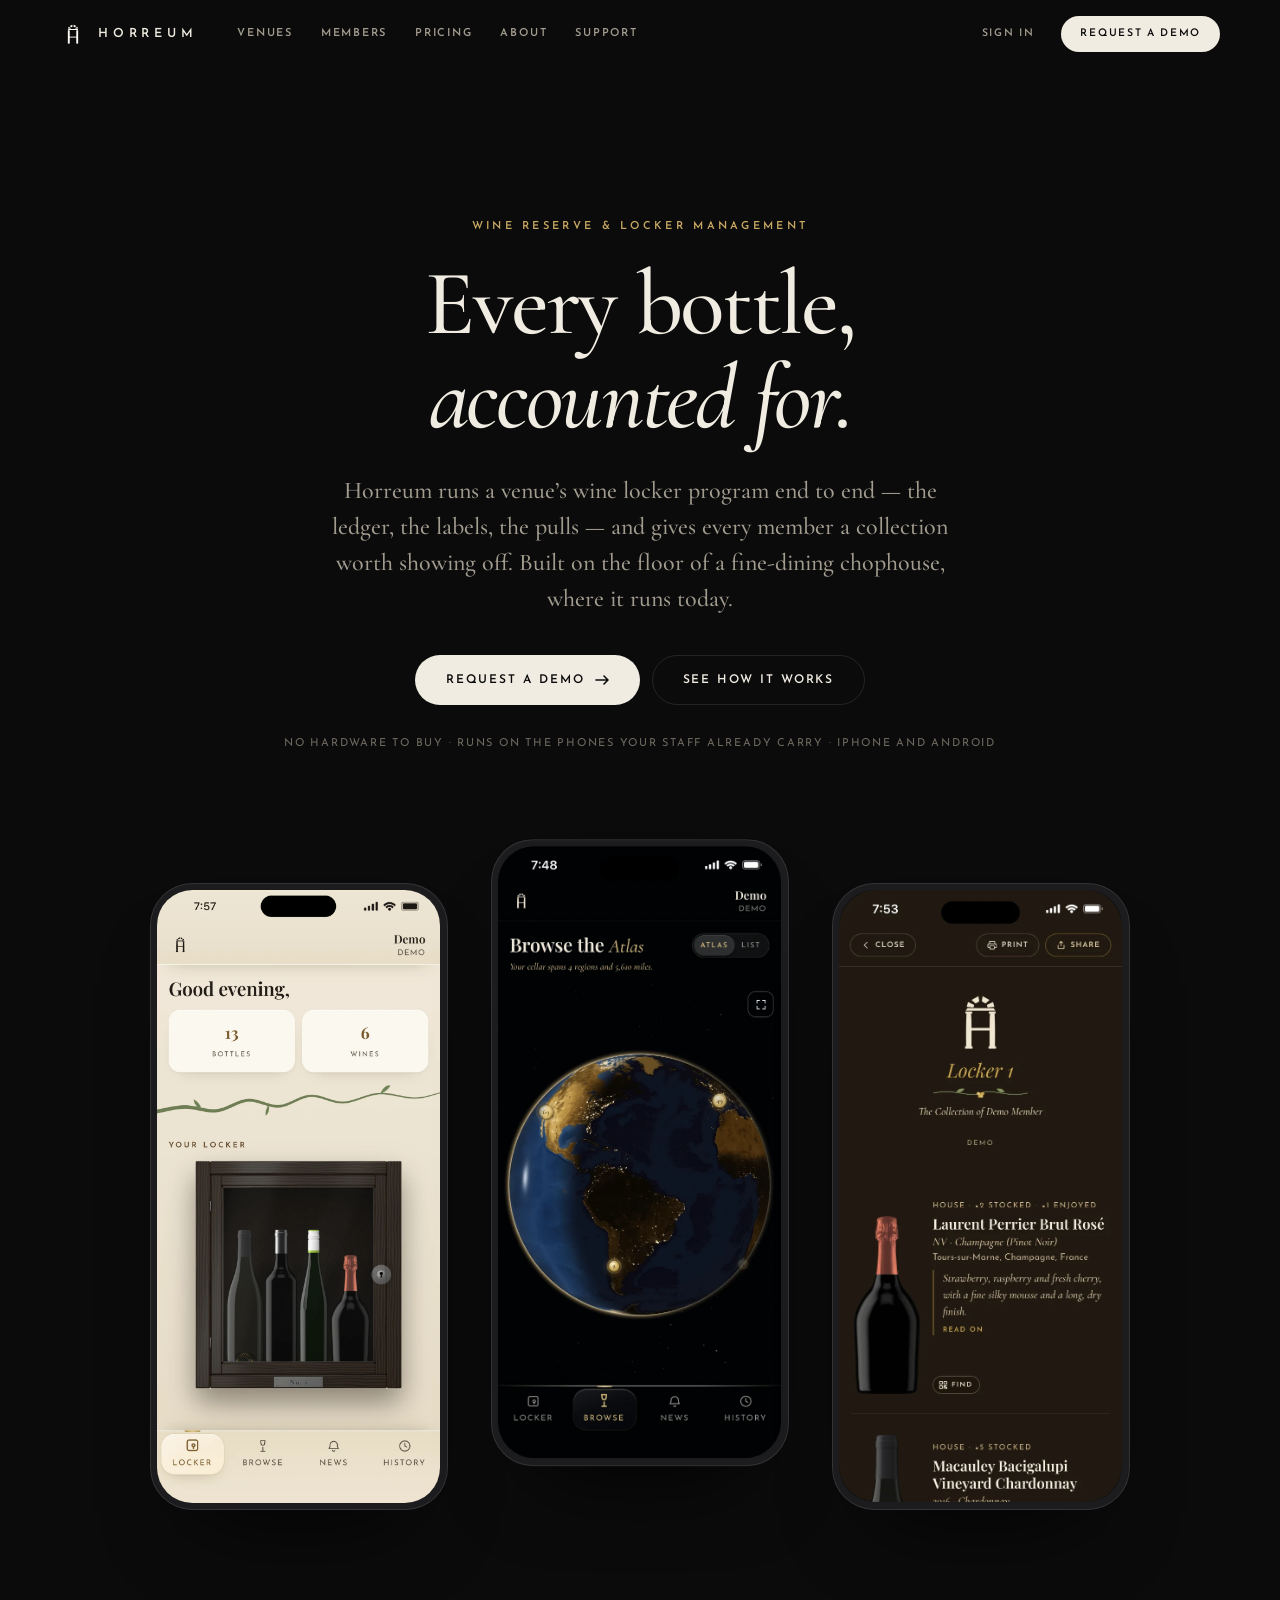
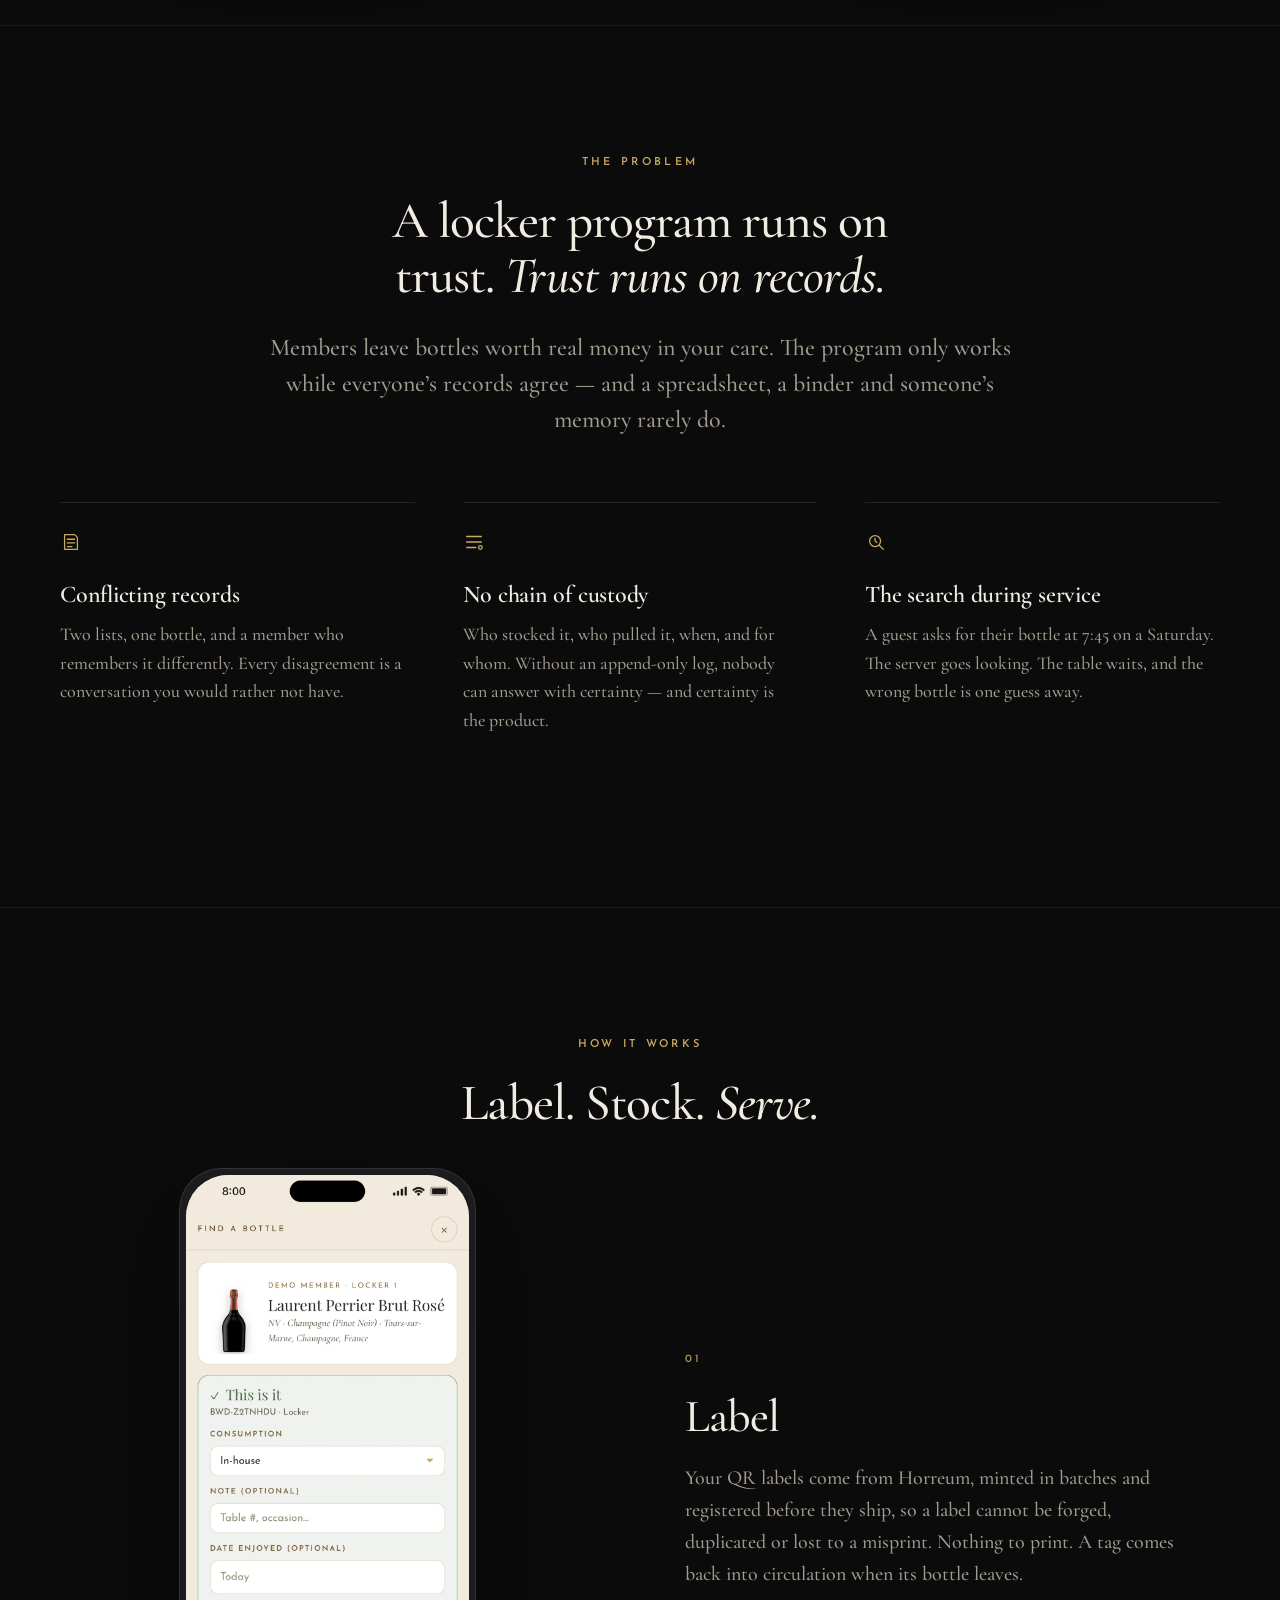
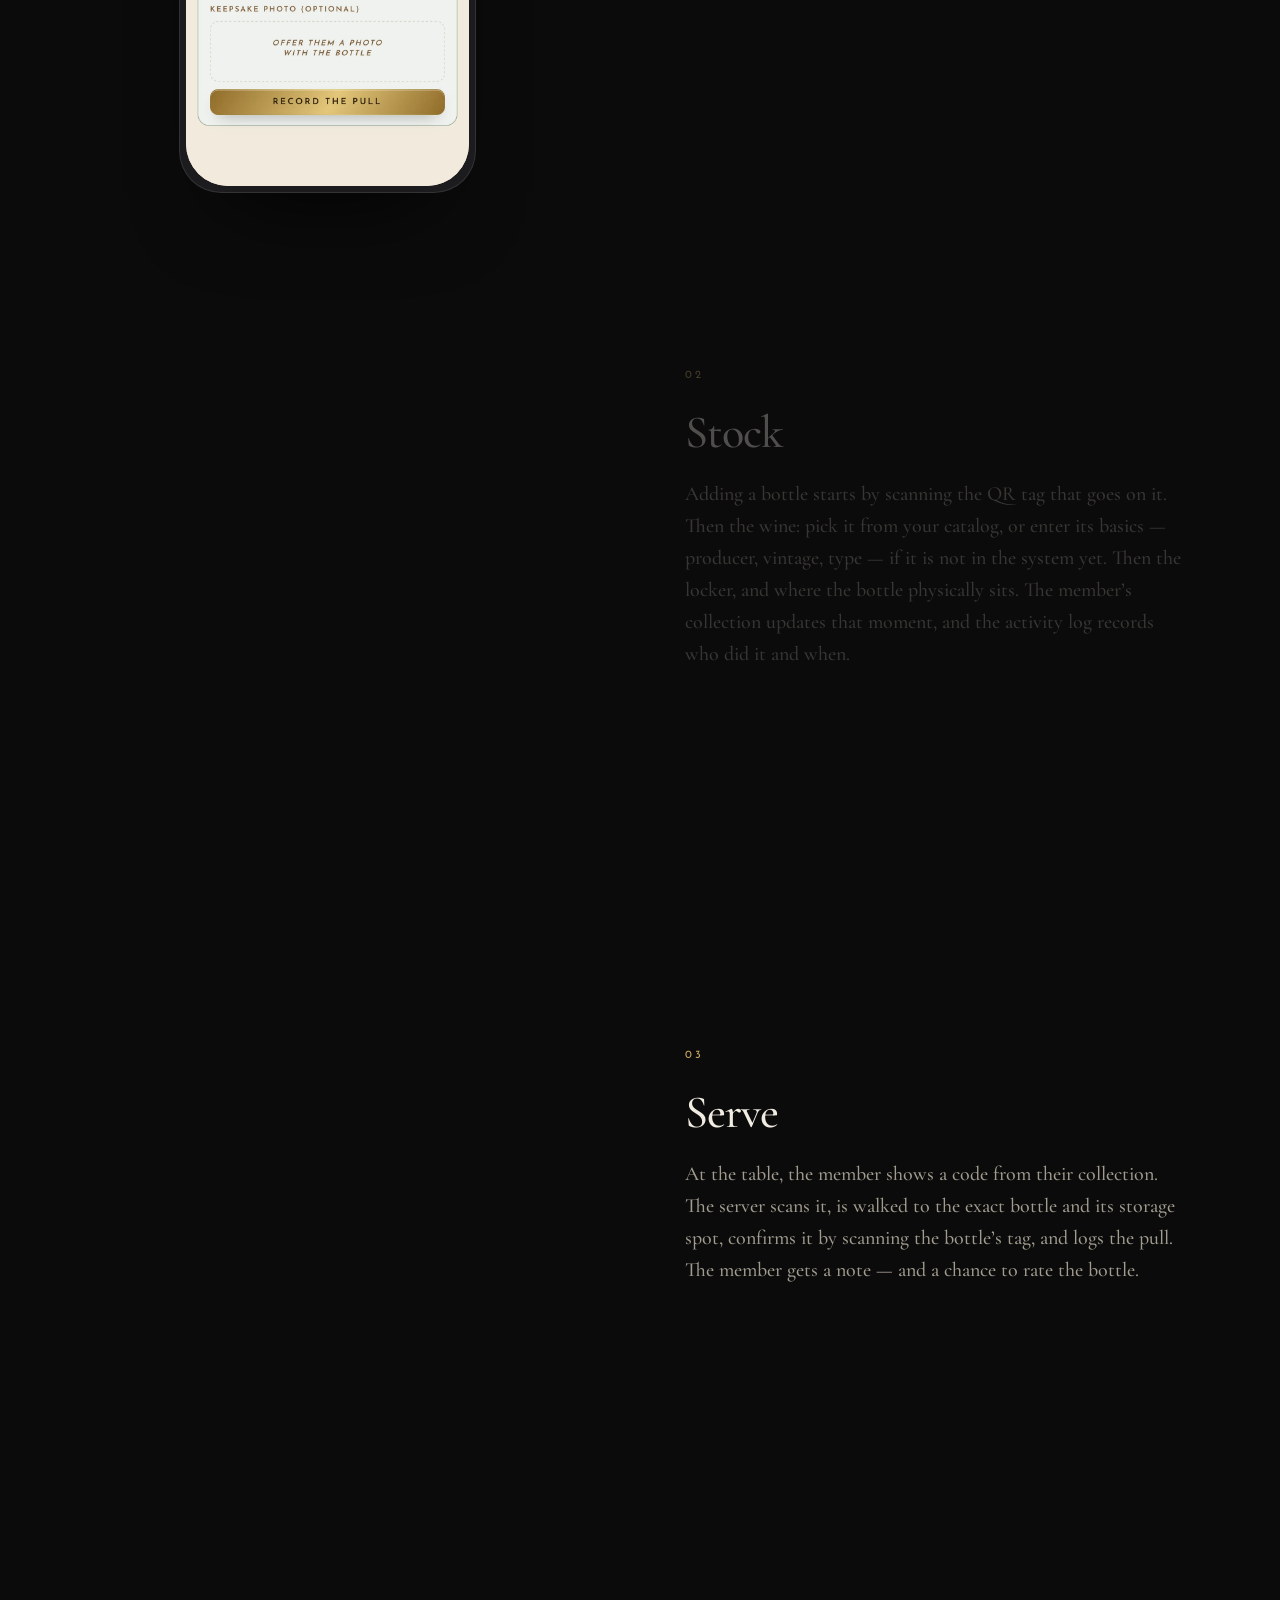
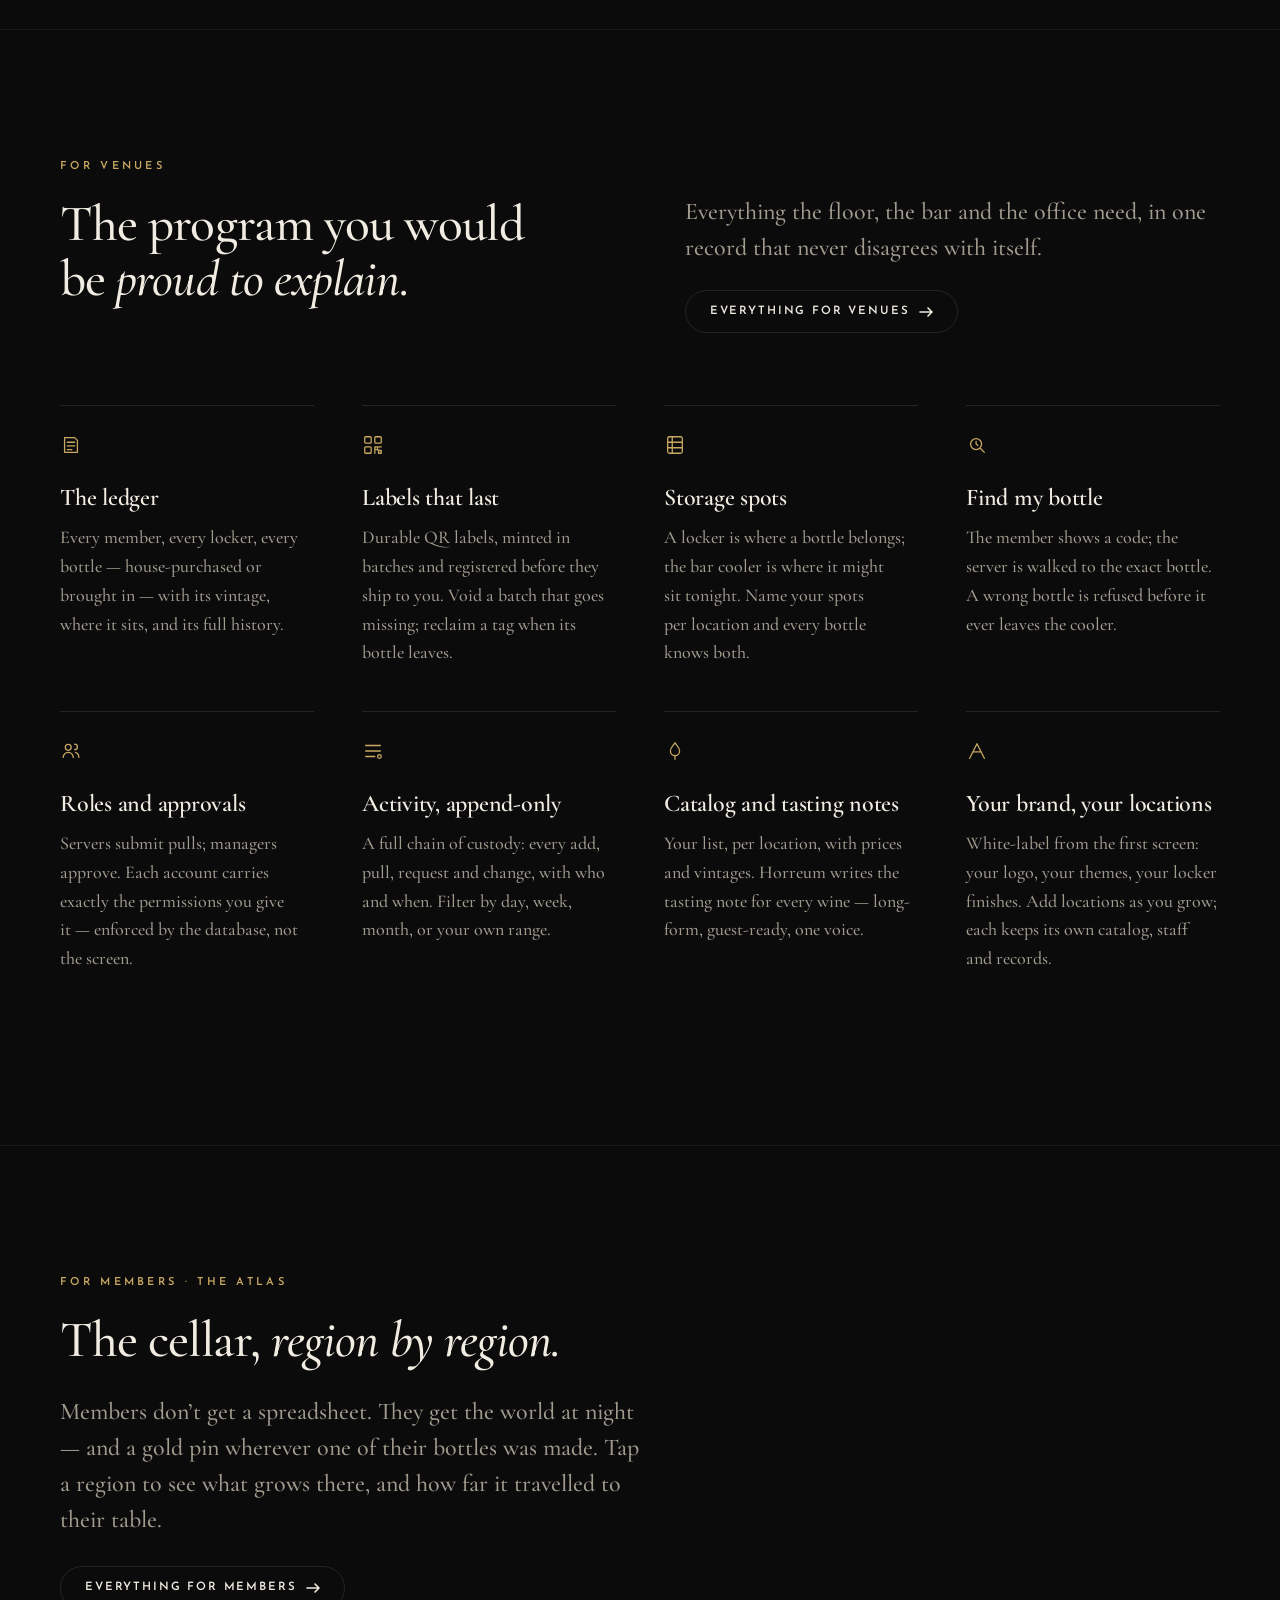
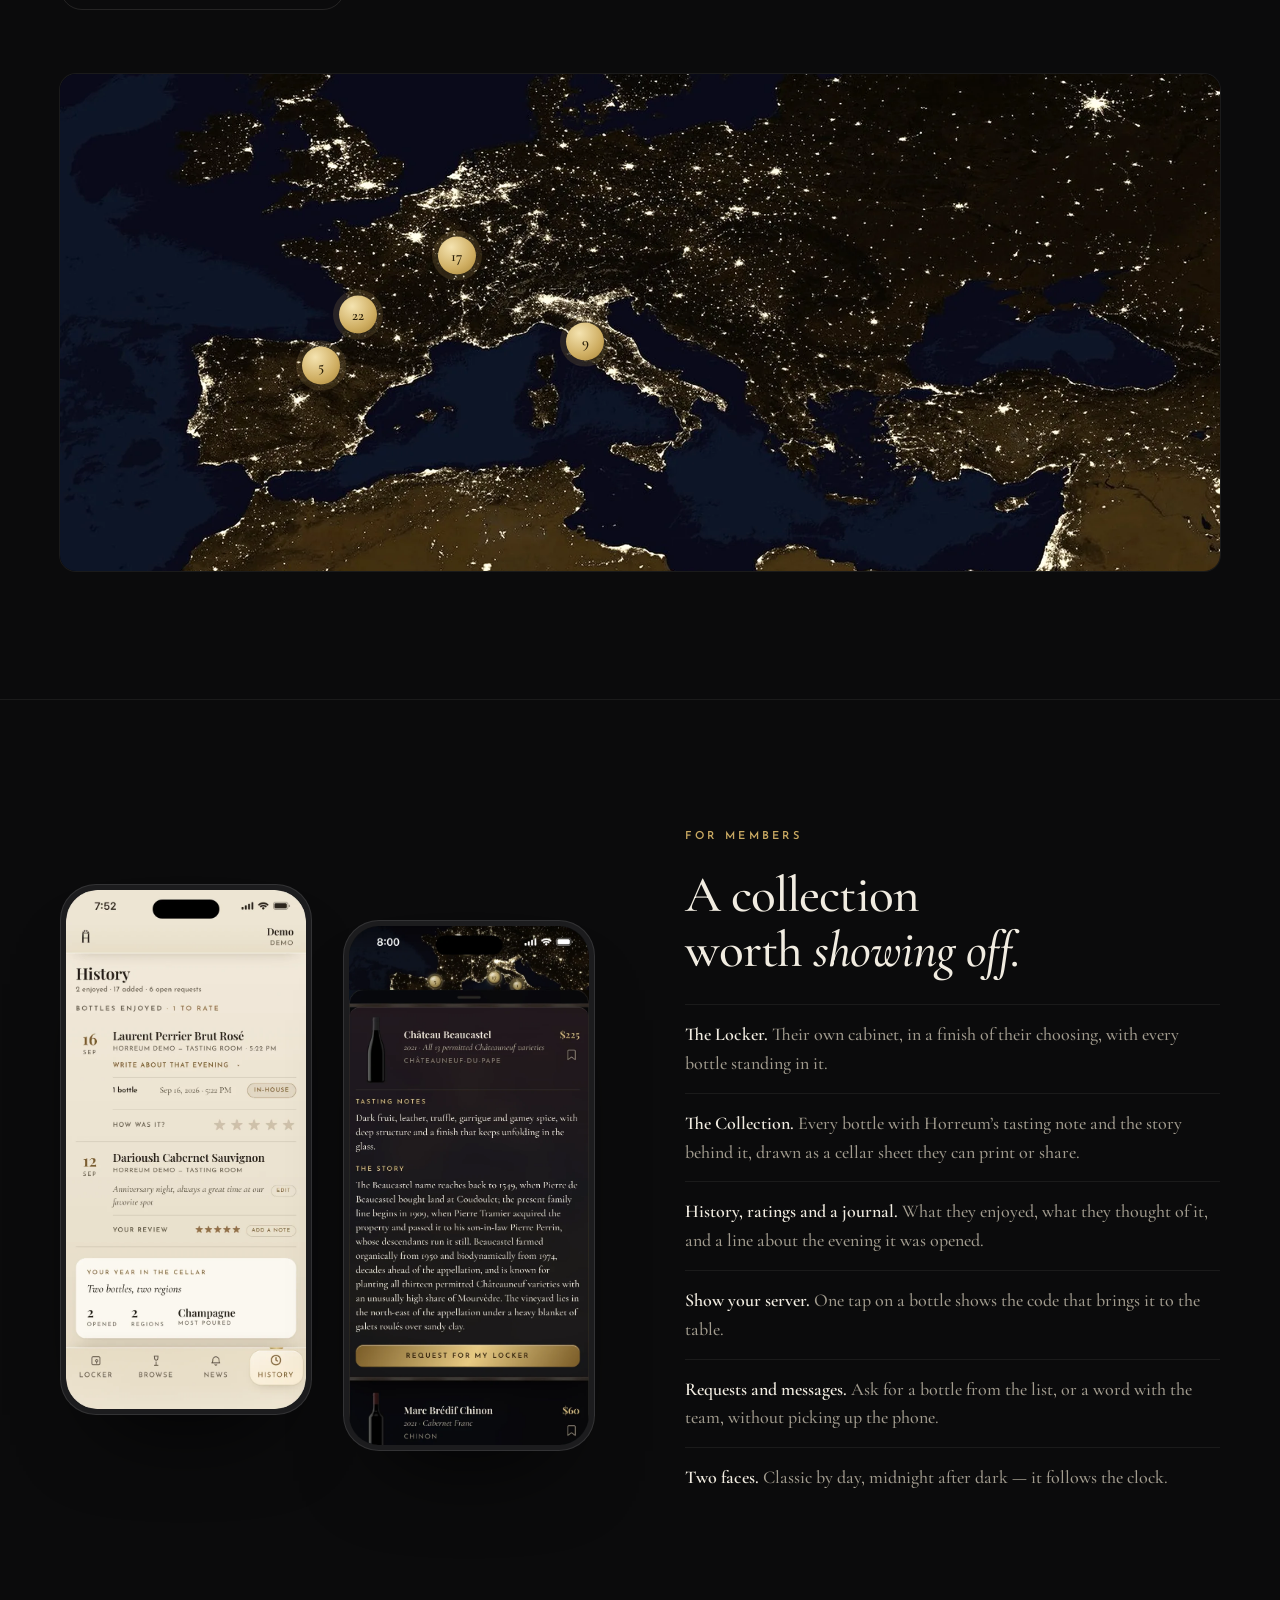
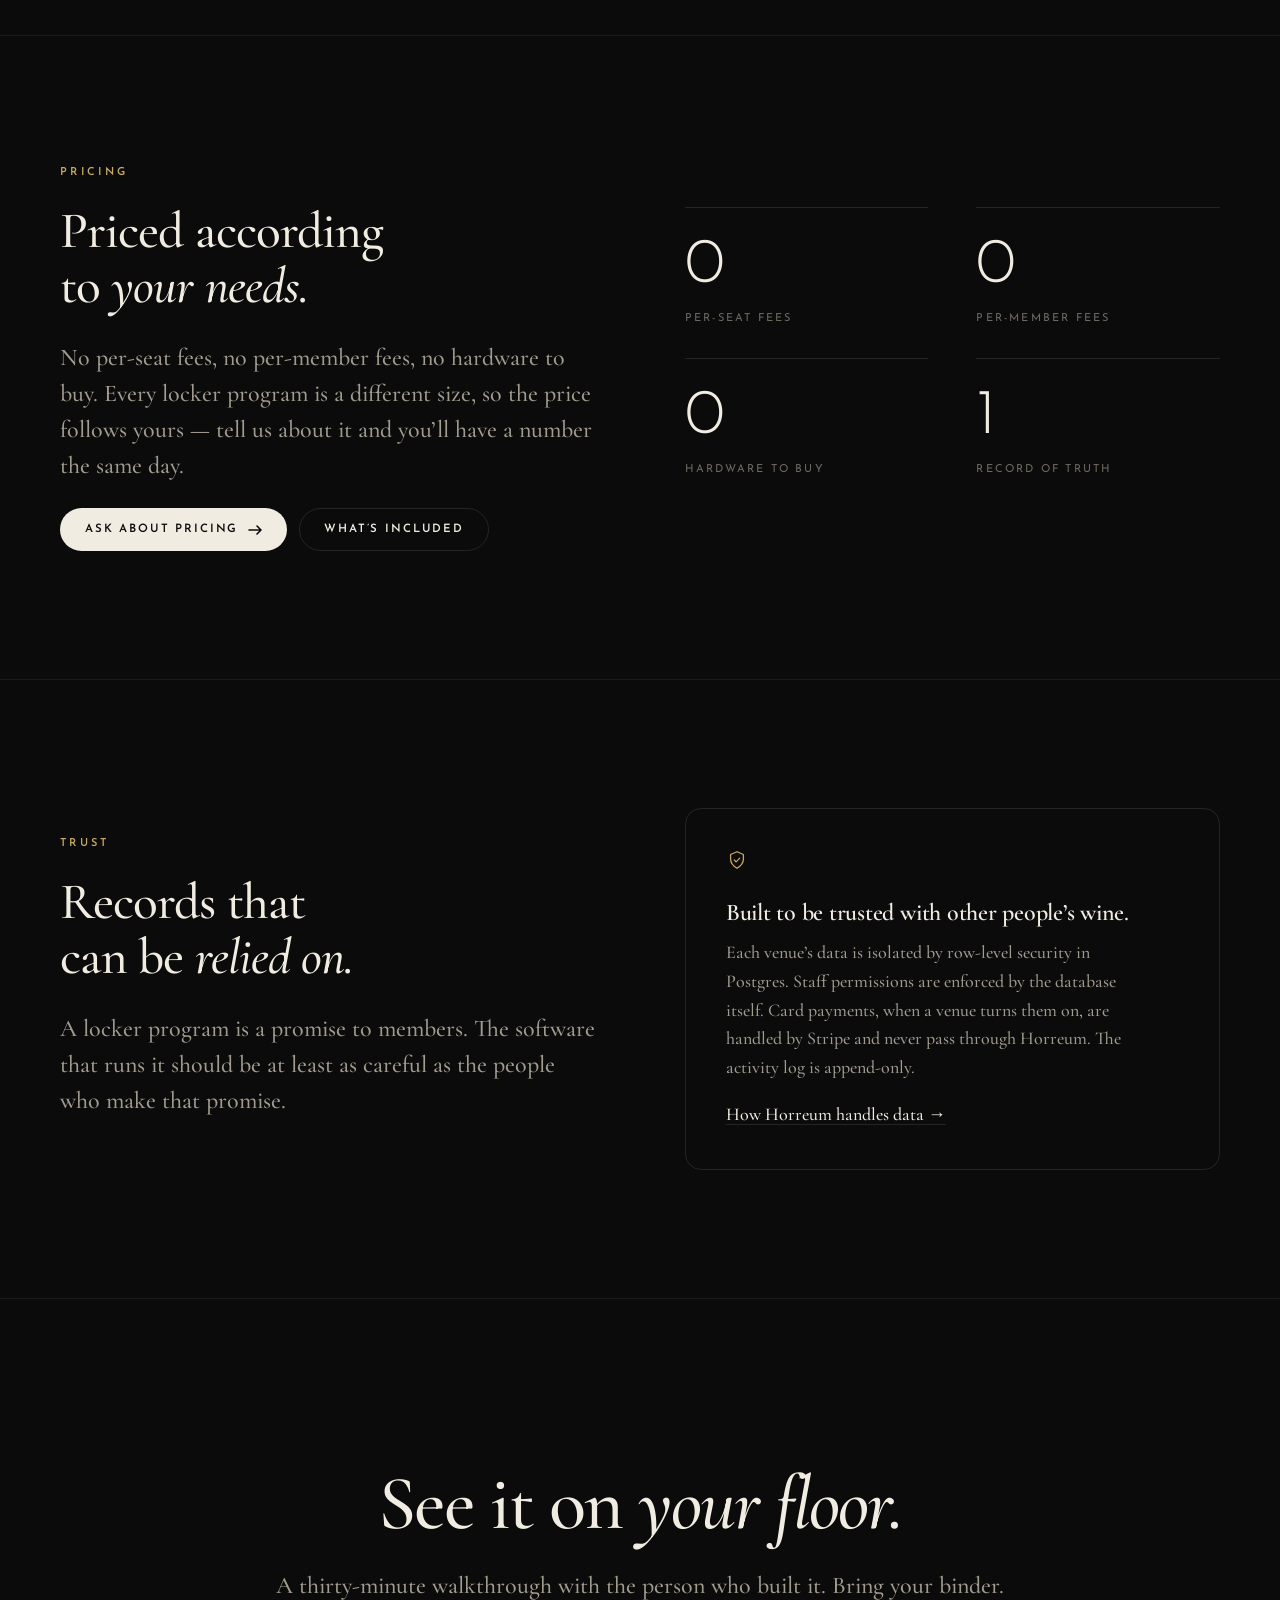
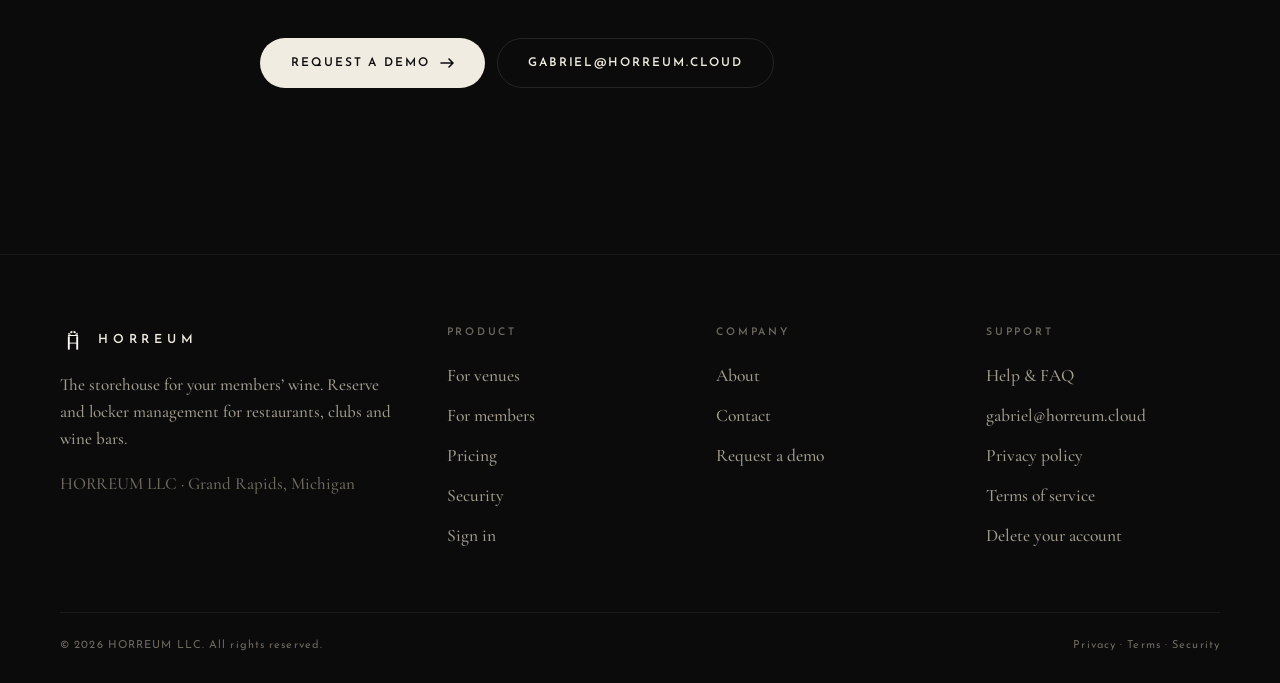
==== commit e34bed43: "site improved for a more clean/sleek look" ====
--- a/index.html
+++ b/index.html
@@ -1,5 +1,5 @@
 <!DOCTYPE html>
-<html lang="en" class="no-js">
+<html lang="en" class="no-js" data-theme="dark">
 <head>
 <meta charset="utf-8">
 <meta name="viewport" content="width=device-width, initial-scale=1, viewport-fit=cover">
@@ -19,7 +19,7 @@
 <meta name="twitter:title" content="Horreum — Wine reserve &amp; locker management for venues">
 <meta name="twitter:description" content="Horreum runs a venue’s wine locker program end to end — the ledger, the labels, the pulls — and gives every member a collection worth showing off.">
 <meta name="twitter:image" content="https://horreum.cloud/assets/img/og.png">
-<meta name="theme-color" content="#06070A">
+<meta name="theme-color" content="#0B0B0C">
 <meta name="color-scheme" content="dark light">
 <link rel="icon" href="/favicon.png" type="image/png">
 <link rel="apple-touch-icon" href="/apple-touch-icon.png">
@@ -28,7 +28,7 @@
 <link rel="preload" href="/assets/fonts/cormorant-garamond-500-normal.woff2" as="font" type="font/woff2" crossorigin>
 <link rel="preload" href="/assets/fonts/josefin-sans-600-normal.woff2" as="font" type="font/woff2" crossorigin>
 <link rel="stylesheet" href="/assets/fonts.css">
-<link rel="stylesheet" href="/assets/site.css?v=21">
+<link rel="stylesheet" href="/assets/site.css?v=30">
 <script>document.documentElement.className='js';</script>
 <script type="application/ld+json">{"@context": "https://schema.org", "@type": "Organization", "name": "Horreum", "legalName": "HORREUM LLC", "url": "https://horreum.cloud", "logo": "https://horreum.cloud/assets/img/icon-512.png", "email": "gabriel@horreum.cloud", "address": {"@type": "PostalAddress", "addressLocality": "Grand Rapids", "addressRegion": "MI", "addressCountry": "US"}, "sameAs": []}</script><script type="application/ld+json">{"@context": "https://schema.org", "@type": "SoftwareApplication", "name": "Horreum", "applicationCategory": "BusinessApplication", "operatingSystem": "Web, iOS, Android", "description": "Wine reserve and locker management for restaurants, clubs and wine bars, with a member app.", "url": "https://app.horreum.cloud", "publisher": {"@type": "Organization", "name": "HORREUM LLC"}}</script>
 </head>
@@ -36,37 +36,34 @@
 <a class="skip" href="#main">Skip to content</a>
 <header class="site-header">
   <div class="wrap">
-    <a class="brand" href="/" aria-label="Horreum — home"><img src="/assets/img/glyph-cream.svg" alt="" width="28" height="28"><span>Horreum</span></a>
+    <a class="brand" href="/" aria-label="Horreum — home"><img class="g-dark" src="/assets/img/glyph-cream.svg" alt="" width="26" height="26"><img class="g-light" src="/assets/img/glyph-dark.svg" alt="" width="26" height="26"><span>Horreum</span></a>
     <nav class="nav" aria-label="Primary"><a href="/venues">Venues</a><a href="/members">Members</a><a href="/pricing">Pricing</a><a href="/about">About</a><a href="/support">Support</a></nav>
     <div class="header-cta">
       <a class="btn btn--ghost" href="https://app.horreum.cloud">Sign in</a>
       <a class="btn btn--gold" href="/contact?kind=demo">Request a demo</a>
     </div>
-    <button class="nav-toggle" aria-label="Menu" aria-expanded="false"><svg viewBox="0 0 24 24" fill="none" stroke="currentColor" stroke-width="1.6" stroke-linecap="round"><path d="M4 8h16M4 16h16"/></svg></button>
+    <button class="nav-toggle" aria-label="Menu" aria-expanded="false"><svg viewBox="0 0 24 24" fill="none" stroke="currentColor" stroke-width="1.6" stroke-linecap="round"><path d="M4 9h16M4 15h16"/></svg></button>
   </div>
 </header>
 <main id="main">
 
 <section class="h-hero">
-  <canvas class="sky" aria-hidden="true"></canvas>
-  <div class="wrap">
-    <p class="kicker fade"><i></i>Wine reserve &amp; locker management</p>
-    <h1><span class="ln"><span>Every bottle,</span></span><span class="ln"><span><em>accounted for.</em></span></span></h1>
-    <p class="lead fade">Horreum runs a venue’s wine locker program end to end — the ledger, the labels, the pulls — and gives every member a collection worth showing off. Built on the floor of a fine-dining chophouse, where it runs today.</p>
-    <div class="cta-row fade">
+  <div class="wrap">
+    <p class="eyebrow">Wine reserve &amp; locker management</p>
+    <h1>Every bottle, <em>accounted for.</em></h1>
+    <p class="lead">Horreum runs a venue’s wine locker program end to end — the ledger, the labels, the pulls — and gives every member a collection worth showing off. Built on the floor of a fine-dining chophouse, where it runs today.</p>
+    <div class="cta-row">
       <a class="btn btn--gold btn--lg" href="/contact?kind=demo">Request a demo <svg class="arr" width="14" height="10" viewBox="0 0 14 10" fill="none" stroke="currentColor" stroke-width="1.6" stroke-linecap="round" stroke-linejoin="round" aria-hidden="true"><path d="M1 5h12M9 1l4 4-4 4"/></svg></a>
       <a class="btn btn--ghost btn--lg" href="#how">See how it works</a>
     </div>
-    <p class="hero-note fade">No hardware to buy · Runs on the phones your staff already carry · iPhone and Android</p>
-  </div>
-  <div class="fan fade" aria-label="The Horreum member app">
-    <div class="phone"><div class="phone-body"><img src="/assets/shots/locker.webp?v=2" alt="A member’s locker in the Horreum app: a wooden cabinet holding their bottles, with bottle and wine counts above" width="924" height="2000" fetchpriority="high" decoding="async"></div></div>
+    <p class="hero-note">No hardware to buy · Runs on the phones your staff already carry · iPhone and Android</p>
+  </div>
+  <div class="trio" aria-label="The Horreum member app">
+    <div class="phone"><div class="phone-body"><img src="/assets/shots/locker.webp?v=2" alt="A member’s locker in the Horreum app: a dark wooden cabinet holding their bottles, with bottle and wine counts above" width="924" height="2000" fetchpriority="high" decoding="async"></div></div>
     <div class="phone"><div class="phone-body"><img src="/assets/shots/atlas.webp?v=2" alt="The Atlas: a night globe with gold pins where the member’s wines were made" width="654" height="1415" fetchpriority="high" decoding="async"></div></div>
     <div class="phone"><div class="phone-body"><img src="/assets/shots/collection.webp?v=2" alt="The Collection: a member’s cellar sheet, ready to print or share" width="654" height="1415" fetchpriority="high" decoding="async"></div></div>
   </div>
 </section>
-
-<div class="band" aria-hidden="true"><div class="band-track"><span>The ledger</span><span>The labels</span><span>The pulls</span><span>The atlas</span><span>The collection</span><span>The history</span><span>The storehouse</span><span>The ledger</span><span>The labels</span><span>The pulls</span><span>The atlas</span><span>The collection</span><span>The history</span><span>The storehouse</span></div></div>
 
 <section class="sec">
   <div class="wrap">
@@ -83,7 +80,7 @@
   </div>
 </section>
 
-<section class="sec sec--night" id="how">
+<section class="sec" id="how">
   <div class="wrap">
     <div class="wrap--narrow center" style="margin-bottom:24px">
       <p class="eyebrow">How it works</p>
@@ -91,7 +88,6 @@
     </div>
     <div class="story">
       <div class="story-stage" aria-hidden="true">
-        <div class="halo"></div>
         <div class="phone"><div class="phone-body"><div class="stack">
           <img src="/assets/shots/scan.webp?v=2" alt="" width="654" height="1415" loading="lazy" decoding="async">
           <img src="/assets/shots/overview.webp?v=2" alt="" width="654" height="1415" loading="lazy" decoding="async">
@@ -100,19 +96,19 @@
       </div>
       <div>
         <div class="chapter">
-          <div class="num">I</div>
+          <div class="num">01</div>
           <h3>Label</h3>
           <p>Your QR labels come from Horreum, minted in batches and registered before they ship, so a label cannot be forged, duplicated or lost to a misprint. Nothing to print. A tag comes back into circulation when its bottle leaves.</p>
           <div class="shot-m"><div class="phone"><div class="phone-body"><img src="/assets/shots/scan.webp?v=2" alt="The staff Scan page: one button to scan a bottle’s QR tag, or type the code" width="654" height="1415" loading="lazy" decoding="async"></div></div></div>
         </div>
         <div class="chapter">
-          <div class="num">II</div>
+          <div class="num">02</div>
           <h3>Stock</h3>
           <p>Adding a bottle starts by scanning the QR tag that goes on it. Then the wine: pick it from your catalog, or enter its basics — producer, vintage, type — if it is not in the system yet. Then the locker, and where the bottle physically sits. The member’s collection updates that moment, and the activity log records who did it and when.</p>
           <div class="shot-m"><div class="phone"><div class="phone-body"><img src="/assets/shots/overview.webp?v=2" alt="The venue overview: inventory value, bottles and lockers in the program, open requests" width="654" height="1415" loading="lazy" decoding="async"></div></div></div>
         </div>
         <div class="chapter">
-          <div class="num">III</div>
+          <div class="num">03</div>
           <h3>Serve</h3>
           <p>At the table, the member shows a code from their collection. The server scans it, is walked to the exact bottle and its storage spot, confirms it by scanning the bottle’s tag, and logs the pull. The member gets a note — and a chance to rate the bottle.</p>
           <div class="shot-m"><div class="phone"><div class="phone-body"><img src="/assets/shots/hunt.webp?v=2" alt="Find a bottle: the wine, whose locker, each bottle’s storage spot and tag" width="924" height="2000" loading="lazy" decoding="async"></div></div></div>
@@ -122,9 +118,9 @@
   </div>
 </section>
 
-<section class="sec day">
-  <div class="wrap">
-    <div class="split" style="margin-bottom:64px;align-items:end">
+<section class="sec">
+  <div class="wrap">
+    <div class="split" style="margin-bottom:72px;align-items:end">
       <div>
         <p class="eyebrow">For venues</p>
         <h2>The program you would be <em>proud to explain.</em></h2>
@@ -134,34 +130,35 @@
         <div class="cta-row"><a class="btn btn--ghost" href="/venues">Everything for venues <svg class="arr" width="14" height="10" viewBox="0 0 14 10" fill="none" stroke="currentColor" stroke-width="1.6" stroke-linecap="round" stroke-linejoin="round" aria-hidden="true"><path d="M1 5h12M9 1l4 4-4 4"/></svg></a></div>
       </div>
     </div>
-    <div class="bento">
-      <div class="card w4 feature"><span class="ico"><svg viewBox="0 0 24 24" aria-hidden="true"><path d="M5 4h11l3 3v13H5z"/><path d="M8 9h8M8 13h8M8 17h5"/></svg></span><h3>The ledger</h3><p>Every member, every locker, every bottle — house-purchased or brought in — with its vintage, where it sits, and its full history.</p><div class="tag">One record of truth</div></div>
+    <div class="grid grid--4">
+      <div class="card "><span class="ico"><svg viewBox="0 0 24 24" aria-hidden="true"><path d="M5 4h11l3 3v13H5z"/><path d="M8 9h8M8 13h8M8 17h5"/></svg></span><h3>The ledger</h3><p>Every member, every locker, every bottle — house-purchased or brought in — with its vintage, where it sits, and its full history.</p></div>
       <div class="card "><span class="ico"><svg viewBox="0 0 24 24" aria-hidden="true"><rect x="3" y="3" width="7" height="7" rx="1"/><rect x="14" y="3" width="7" height="7" rx="1"/><rect x="3" y="14" width="7" height="7" rx="1"/><path d="M14 14h3v3h-3zM18 18h3v3h-3zM18 14h3M14 18v3"/></svg></span><h3>Labels that last</h3><p>Durable QR labels, minted in batches and registered before they ship to you. Void a batch that goes missing; reclaim a tag when its bottle leaves.</p></div>
       <div class="card "><span class="ico"><svg viewBox="0 0 24 24" aria-hidden="true"><rect x="4" y="3" width="16" height="18" rx="2"/><path d="M4 9h16M4 15h16M9 3v18"/></svg></span><h3>Storage spots</h3><p>A locker is where a bottle belongs; the bar cooler is where it might sit tonight. Name your spots per location and every bottle knows both.</p></div>
       <div class="card "><span class="ico"><svg viewBox="0 0 24 24" aria-hidden="true"><circle cx="11" cy="11" r="6"/><path d="M20 20l-4.2-4.2"/><path d="M11 8v3l2 1.5"/></svg></span><h3>Find my bottle</h3><p>The member shows a code; the server is walked to the exact bottle. A wrong bottle is refused before it ever leaves the cooler.</p></div>
       <div class="card "><span class="ico"><svg viewBox="0 0 24 24" aria-hidden="true"><circle cx="9" cy="8" r="3.2"/><path d="M3.5 19a5.5 5.5 0 0 1 11 0"/><path d="M16 4.5a3 3 0 0 1 0 6"/><path d="M17 13.5a5.5 5.5 0 0 1 3.5 5.5"/></svg></span><h3>Roles and approvals</h3><p>Servers submit pulls; managers approve. Each account carries exactly the permissions you give it — enforced by the database, not the screen.</p></div>
-      <div class="card w3"><span class="ico"><svg viewBox="0 0 24 24" aria-hidden="true"><path d="M4 6h16M4 12h16M4 18h10"/><circle cx="19" cy="18" r="2"/></svg></span><h3>Activity, append-only</h3><p>A full chain of custody: every add, pull, request and change, with who and when. Filter by day, week, month, or your own range.</p></div>
-      <div class="card w3"><span class="ico"><svg viewBox="0 0 24 24" aria-hidden="true"><path d="M12 3c-1.5 3-5 5-5 9a5 5 0 0 0 10 0c0-4-3.5-6-5-9z"/><path d="M12 21v-4"/></svg></span><h3>Catalog and tasting notes</h3><p>Your list, per location, with prices and vintages. Horreum writes the tasting note for every wine — long-form, guest-ready, one voice.</p></div>
-      <div class="card w4 feature"><span class="ico"><svg viewBox="0 0 24 24" aria-hidden="true"><path d="M4 20l8-16 8 16"/><path d="M8 13h8"/></svg></span><h3>Your brand, your locations</h3><p>White-label from the first screen: your logo, your themes, your locker finishes. Add locations as you grow; each keeps its own catalog, staff and records.</p><div class="tag">White-label</div></div>
-      <div class="card shotcard"><div><div class="phone"><div class="phone-body"><img src="/assets/shots/requests.webp?v=2" alt="The venue’s request queue: a member’s purchase request with Fulfil and Dismiss" width="654" height="1415" loading="lazy" decoding="async"></div></div></div></div>
+      <div class="card "><span class="ico"><svg viewBox="0 0 24 24" aria-hidden="true"><path d="M4 6h16M4 12h16M4 18h10"/><circle cx="19" cy="18" r="2"/></svg></span><h3>Activity, append-only</h3><p>A full chain of custody: every add, pull, request and change, with who and when. Filter by day, week, month, or your own range.</p></div>
+      <div class="card "><span class="ico"><svg viewBox="0 0 24 24" aria-hidden="true"><path d="M12 3c-1.5 3-5 5-5 9a5 5 0 0 0 10 0c0-4-3.5-6-5-9z"/><path d="M12 21v-4"/></svg></span><h3>Catalog and tasting notes</h3><p>Your list, per location, with prices and vintages. Horreum writes the tasting note for every wine — long-form, guest-ready, one voice.</p></div>
+      <div class="card "><span class="ico"><svg viewBox="0 0 24 24" aria-hidden="true"><path d="M4 20l8-16 8 16"/><path d="M8 13h8"/></svg></span><h3>Your brand, your locations</h3><p>White-label from the first screen: your logo, your themes, your locker finishes. Add locations as you grow; each keeps its own catalog, staff and records.</p></div>
     </div>
   </div>
 </section>
 
 <section class="atlas">
-  <div class="atlas-map" aria-hidden="true">
-    <img src="/assets/img/atlas-night.webp" alt="" width="2049" height="1024" loading="lazy" decoding="async">
-    <span class="pin" style="left:25.7%;top:50.7%">22</span>
-    <span class="pin" style="left:34.2%;top:40.5%">17</span>
-    <span class="pin" style="left:45.3%;top:55.3%">9</span>
-    <span class="pin" style="left:22.5%;top:59.5%">5</span>
-  </div>
   <div class="wrap">
     <div class="copy">
       <p class="eyebrow">For members · The Atlas</p>
       <h2>The cellar, <em>region by region.</em></h2>
       <p class="lead">Members don’t get a spreadsheet. They get the world at night — and a gold pin wherever one of their bottles was made. Tap a region to see what grows there, and how far it travelled to their table.</p>
-      <div class="cta-row" style="margin-top:30px"><a class="btn btn--ghost" href="/members">Everything for members <svg class="arr" width="14" height="10" viewBox="0 0 14 10" fill="none" stroke="currentColor" stroke-width="1.6" stroke-linecap="round" stroke-linejoin="round" aria-hidden="true"><path d="M1 5h12M9 1l4 4-4 4"/></svg></a></div>
+      <div class="cta-row" style="margin-top:28px"><a class="btn btn--ghost" href="/members">Everything for members <svg class="arr" width="14" height="10" viewBox="0 0 14 10" fill="none" stroke="currentColor" stroke-width="1.6" stroke-linecap="round" stroke-linejoin="round" aria-hidden="true"><path d="M1 5h12M9 1l4 4-4 4"/></svg></a></div>
+    </div>
+    <div class="atlas-map" aria-hidden="true">
+      <img src="/assets/img/atlas-night.webp" alt="" width="2049" height="1024" loading="lazy" decoding="async">
+      <div class="pins">
+        <span class="pin" style="left:25.7%;top:50.7%">22</span>
+        <span class="pin" style="left:34.2%;top:40.5%">17</span>
+        <span class="pin" style="left:45.3%;top:55.3%">9</span>
+        <span class="pin" style="left:22.5%;top:59.5%">5</span>
+      </div>
     </div>
   </div>
 </section>
@@ -189,7 +186,7 @@
   </div>
 </section>
 
-<section class="sec day">
+<section class="sec">
   <div class="wrap">
     <div class="split">
       <div>
@@ -198,7 +195,7 @@
         <p class="lead">No per-seat fees, no per-member fees, no hardware to buy. Every locker program is a different size, so the price follows yours — tell us about it and you’ll have a number the same day.</p>
         <div class="cta-row"><a class="btn btn--gold" href="/contact?kind=pricing">Ask about pricing <svg class="arr" width="14" height="10" viewBox="0 0 14 10" fill="none" stroke="currentColor" stroke-width="1.6" stroke-linecap="round" stroke-linejoin="round" aria-hidden="true"><path d="M1 5h12M9 1l4 4-4 4"/></svg></a><a class="btn btn--ghost" href="/pricing">What’s included</a></div>
       </div>
-      <div class="grid grid--2" style="gap:16px">
+      <div class="grid grid--2">
         <div class="stat"><b>0</b><span>Per-seat fees</span></div>
         <div class="stat"><b>0</b><span>Per-member fees</span></div>
         <div class="stat"><b>0</b><span>Hardware to buy</span></div>
@@ -208,10 +205,10 @@
   </div>
 </section>
 
-<section class="sec sec--night">
+<section class="sec">
   <div class="wrap">
     <div class="split split--rev">
-      <div class="card" style="padding:40px">
+      <div class="card boxed">
         <span class="ico"><svg viewBox="0 0 24 24" aria-hidden="true"><path d="M12 3l7 3v5c0 5-3.5 8-7 10-3.5-2-7-5-7-10V6z"/><path d="M9 12l2 2 4-4"/></svg></span>
         <h3>Built to be trusted with other people’s wine.</h3>
         <p>Each venue’s data is isolated by row-level security in Postgres. Staff permissions are enforced by the database itself. Card payments, when a venue turns them on, are handled by Stripe and never pass through Horreum. The activity log is append-only.</p>
@@ -227,9 +224,7 @@
 </section>
 
 <section class="finale">
-  <canvas class="sky" aria-hidden="true"></canvas>
-  <div class="wrap--narrow" style="position:relative;z-index:1">
-    <img class="glyph" src="/assets/img/glyph-cream.svg" alt="" width="64" height="64">
+  <div class="wrap--narrow">
     <h2>See it on <em>your floor.</em></h2>
     <p class="lead">A thirty-minute walkthrough with the person who built it. Bring your binder.</p>
     <div class="cta-row" style="margin-top:34px"><a class="btn btn--gold btn--lg" href="/contact?kind=demo">Request a demo <svg class="arr" width="14" height="10" viewBox="0 0 14 10" fill="none" stroke="currentColor" stroke-width="1.6" stroke-linecap="round" stroke-linejoin="round" aria-hidden="true"><path d="M1 5h12M9 1l4 4-4 4"/></svg></a><a class="btn btn--ghost btn--lg" href="mailto:gabriel@horreum.cloud" data-hz="email">gabriel@horreum.cloud</a></div>
@@ -241,9 +236,9 @@
   <div class="wrap">
     <div class="cols">
       <div>
-        <a class="brand" href="/"><img src="/assets/img/glyph-cream.svg" alt="" width="28" height="28"><span>Horreum</span></a>
-        <p class="small" style="color:#B3A991;max-width:340px">The storehouse for your members’ wine. Reserve and locker management for restaurants, clubs and wine bars.</p>
-        <p class="small" style="color:#857C68">HORREUM LLC · Grand Rapids, Michigan</p>
+        <a class="brand" href="/"><img class="g-dark" src="/assets/img/glyph-cream.svg" alt="" width="26" height="26"><img class="g-light" src="/assets/img/glyph-dark.svg" alt="" width="26" height="26"><span>Horreum</span></a>
+        <p class="small" style="max-width:340px">The storehouse for your members’ wine. Reserve and locker management for restaurants, clubs and wine bars.</p>
+        <p class="small muted">HORREUM LLC · Grand Rapids, Michigan</p>
       </div>
       <div><h4>Product</h4><a href="/venues">For venues</a><a href="/members">For members</a><a href="/pricing">Pricing</a><a href="/security">Security</a><a href="https://app.horreum.cloud">Sign in</a></div>
       <div><h4>Company</h4><a href="/about">About</a><a href="/contact">Contact</a><a href="/contact?kind=demo">Request a demo</a></div>
@@ -251,8 +246,7 @@
     </div>
     <div class="fine"><span>© <span data-hz="year">2026</span> HORREUM LLC. All rights reserved.</span><span><a href="/privacy">Privacy</a> · <a href="/terms">Terms</a> · <a href="/security">Security</a></span></div>
   </div>
-  <div class="wordmark" aria-hidden="true">HORREUM</div>
 </footer>
-<script src="/assets/site.js?v=21"></script>
+<script src="/assets/site.js?v=30"></script>
 </body>
 </html>
--- a/assets/site.css
+++ b/assets/site.css
@@ -1,282 +1,226 @@
 /* ============================================================================
-   Horreum — horreum.cloud  (v2, "the storehouse after dark")
-   The site now wears the app's two faces on purpose: MIDNIGHT is the house
-   (space, gold, the atlas), and CLASSIC — cream and parchment — arrives as
-   daylight sections inside it. Every colour is a token that a section can
-   re-declare, so any component drops into night or day and is right.
-   Three faces, self-hosted (fonts.css). No framework, no build step to serve.
+   Horreum — horreum.cloud  (v3, quiet)
+   ONE theme per site, chosen on <html data-theme="dark|light"> (shell.py: THEME).
+   Every section shares one background; structure comes from space and hairlines,
+   not from boxes, glows or colour blocks. Gold is an accent — a label, a link —
+   never a surface. Three faces, self-hosted (fonts.css). No framework.
    ========================================================================== */
+:root, :root[data-theme="dark"] {
+  --bg: #0B0B0C; --bg-2: #111112; --card: #121213;
+  --ink: #F1ECE1; --text: #CFC9BC; --text-dim: #A29C8F; --text-mute: #6E695F;
+  --gold: #C9A962; --gold-soft: #DBC084; --gold-bright: #C9A962; --gold-pale: #C9A962;
+  --line: rgba(241,236,225,.11); --line-soft: rgba(241,236,225,.07);
+  --btn-bg: #F1ECE1; --btn-ink: #0B0B0C;
+  --header-bg: rgba(11,11,12,.78);
+  --green: #8FB487; --danger: #E58B73;
+  --frame: #1C1C1E; --frame-edge: rgba(255,255,255,.10); --shot-shadow: 0 50px 90px -50px rgba(0,0,0,.9);
+  color-scheme: dark;
+}
+:root[data-theme="light"] {
+  --bg: #F5F1E8; --bg-2: #EFEADF; --card: #FBF8F1;
+  --ink: #16130E; --text: #2E2A23; --text-dim: #5F594D; --text-mute: #8E8778;
+  --gold: #7C5A36; --gold-soft: #5F4426; --gold-bright: #7C5A36; --gold-pale: #7C5A36;
+  --line: rgba(22,19,14,.13); --line-soft: rgba(22,19,14,.08);
+  --btn-bg: #16130E; --btn-ink: #F5F1E8;
+  --header-bg: rgba(245,241,232,.82);
+  --green: #4F6E4A; --danger: #B4452F;
+  --frame: #121214; --frame-edge: rgba(255,255,255,.08); --shot-shadow: 0 50px 80px -50px rgba(40,32,20,.55);
+  color-scheme: light;
+}
 :root {
-  /* night (default) */
-  --bg: #06070A; --bg-2: #0B0D12; --bg-3: #11141B;
-  --card: rgba(255,255,255,.028); --card-solid: #0E1016;
-  --ink: #F6EEDD; --text: #DDD3BF; --text-dim: #B3A991; --text-mute: #857C68;
-  --gold: #E3C177; --gold-soft: #F0D698; --gold-bright: #C9A24E; --gold-pale: #E8CB84; --gold-deep: #7E571F;
-  --line: rgba(232,203,126,.17); --line-soft: rgba(232,203,126,.09);
-  --green: #8FB487; --danger: #E58B73;
-  --shadow: 0 40px 90px -40px rgba(0,0,0,.9);
-  /* names the older page bodies use inline */
-  --cream: #F2EBDC; --cream-2: #F7F1E6; --paper: #FBF6EC; --espresso: #2B251E;
-  --night: #06070A; --night-2: #0E1016; --night-3: #161922; --night-text: #F6EEDD; --night-dim: #B3A991; --night-mute: #857C68;
-  --display: "Playfair Display", "Hoefler Text", Georgia, serif;
+  /* names the older page bodies use inline — all resolve to the one theme */
+  --cream: var(--bg); --cream-2: var(--bg-2); --paper: var(--bg); --espresso: var(--ink);
+  --night: var(--bg); --night-2: var(--card); --night-3: var(--bg-2); --night-text: var(--ink); --night-dim: var(--text-dim); --night-mute: var(--text-mute);
+  --display: "Cormorant Garamond", "Hoefler Text", Georgia, serif;
   --serif: "Cormorant Garamond", "Hoefler Text", Georgia, serif;
   --sans: "Josefin Sans", -apple-system, BlinkMacSystemFont, "Segoe UI", sans-serif;
-  --r: 22px; --r-s: 14px; --r-pill: 999px;
-  --wrap: 1200px;
+  --r: 16px; --r-s: 12px; --r-pill: 999px;
+  --wrap: 1160px;
   --ease: cubic-bezier(.22,1,.36,1);
-  color-scheme: dark;
-}
-/* daylight: any block can step into Classic */
-.day, .sec--paper, main > .sec:has(.prose) {
-  --bg: #F2EBDC; --bg-2: #F7F1E6; --bg-3: #FBF6EC;
-  --card: #FFFCF6; --card-solid: #FFFCF6;
-  --ink: #1A1612; --text: #2C2620; --text-dim: #5B5647; --text-mute: #8A8069;
-  --gold: #7C5A36; --gold-soft: #916E45; --gold-pale: #7C5A36;
-  --line: rgba(122,94,42,.22); --line-soft: rgba(122,94,42,.12);
-  --green: #4F6E4A; --danger: #B4452F;
-  --night-text: #1A1612; --night-dim: #5B5647; --night-mute: #8A8069;
-  --shadow: 0 40px 80px -46px rgba(43,37,30,.55);
-  color-scheme: light;
 }
 @view-transition { navigation: auto; }
-::view-transition-old(root), ::view-transition-new(root) { animation-duration: .38s; animation-timing-function: var(--ease); }
+::view-transition-old(root), ::view-transition-new(root) { animation-duration: .3s; }
 
 * { box-sizing: border-box; }
 html { -webkit-text-size-adjust: 100%; scroll-behavior: smooth; background: var(--bg); }
-body { margin: 0; background: var(--bg); color: var(--text); font-family: var(--serif); font-size: 20px; line-height: 1.55; font-weight: 500; -webkit-font-smoothing: antialiased; text-rendering: optimizeLegibility; overflow-x: hidden; }
+body { margin: 0; background: var(--bg); color: var(--text); font-family: var(--serif); font-size: 20px; line-height: 1.6; font-weight: 500; -webkit-font-smoothing: antialiased; text-rendering: optimizeLegibility; overflow-x: hidden; }
 img, svg { max-width: 100%; height: auto; display: block; }
-a { color: var(--gold); text-decoration: none; transition: color .2s; }
-a:hover { color: var(--gold-soft); }
-::selection { background: rgba(201,162,78,.35); color: #fff; }
-h1, h2, h3, h4 { font-family: var(--display); font-weight: 600; line-height: 1.06; margin: 0 0 .45em; color: var(--ink); letter-spacing: -.012em; text-wrap: balance; }
-h1 { font-size: clamp(44px, 7.4vw, 96px); letter-spacing: -.02em; }
-h2 { font-size: clamp(34px, 4.8vw, 60px); }
-h3 { font-size: clamp(22px, 2.4vw, 27px); line-height: 1.15; }
-h4 { font-size: 20px; }
-h1 em, h2 em, h3 em { font-style: italic; font-weight: 400; color: var(--gold); letter-spacing: -.01em; }
+a { color: var(--ink); text-decoration: underline; text-decoration-color: var(--line); text-underline-offset: 4px; text-decoration-thickness: 1px; transition: text-decoration-color .2s, color .2s; }
+a:hover { text-decoration-color: var(--gold); }
+::selection { background: color-mix(in srgb, var(--gold) 35%, transparent); }
+h1, h2, h3, h4 { font-family: var(--display); font-weight: 500; line-height: 1.08; margin: 0 0 .5em; color: var(--ink); letter-spacing: -.018em; text-wrap: balance; }
+h1 { font-size: clamp(42px, 6vw, 80px); line-height: 1.02; letter-spacing: -.025em; }
+h2 { font-size: clamp(32px, 4vw, 52px); }
+h3 { font-size: clamp(23px, 2.2vw, 27px); line-height: 1.2; letter-spacing: -.01em; font-weight: 600; }
+h4 { font-size: 20px; font-weight: 600; }
+h1 em, h2 em, h3 em { font-style: italic; color: inherit; font-weight: inherit; }
 p { margin: 0 0 1em; text-wrap: pretty; }
 b, strong { color: var(--ink); font-weight: 600; }
-.lead { font-size: clamp(21px, 2.1vw, 26px); color: var(--text-dim); line-height: 1.48; }
-.eyebrow { font-family: var(--sans); font-size: 11px; letter-spacing: .38em; text-transform: uppercase; color: var(--gold); font-weight: 600; margin: 0 0 18px; display: inline-flex; align-items: center; gap: 14px; }
-.eyebrow::before { content: ""; width: 34px; height: 1px; background: linear-gradient(90deg, transparent, var(--gold)); }
-.center .eyebrow::after { content: ""; width: 34px; height: 1px; background: linear-gradient(270deg, transparent, var(--gold)); }
+.lead { font-size: clamp(20px, 1.9vw, 24px); color: var(--text-dim); line-height: 1.5; }
+.eyebrow { font-family: var(--sans); font-size: 11px; letter-spacing: .3em; text-transform: uppercase; color: var(--gold); font-weight: 600; margin: 0 0 22px; display: block; }
 .small { font-size: 17px; color: var(--text-dim); }
 .muted { color: var(--text-mute); }
 .sans { font-family: var(--sans); }
-.wrap { width: min(var(--wrap), calc(100% - 48px)); margin: 0 auto; }
-.wrap--narrow { width: min(800px, calc(100% - 48px)); margin: 0 auto; }
-.sec { position: relative; padding: clamp(84px, 11vw, 160px) 0; background: var(--bg); color: var(--text); }
+.wrap { width: min(var(--wrap), calc(100% - 56px)); margin: 0 auto; }
+.wrap--narrow { width: min(760px, calc(100% - 56px)); margin: 0 auto; }
+/* one background everywhere; a hairline is the only seam */
+.sec, .sec--night, .sec--paper, .day { position: relative; padding: clamp(88px, 10vw, 148px) 0; background: var(--bg); color: var(--text); }
+.sec + .sec, .sec + .atlas, .atlas + .sec, .hero + .sec, .h-hero + .sec { border-top: 1px solid var(--line-soft); }
 .sec--tight { padding: clamp(48px, 6vw, 84px) 0; }
-.sec--night { background: radial-gradient(1200px 520px at 50% -10%, rgba(201,162,78,.10), transparent 62%), var(--bg-2); }
-.sec--paper, .day, main > .sec:has(.prose) { background: radial-gradient(1000px 520px at 85% 0%, rgba(201,162,78,.20), transparent 60%), var(--bg); }
-/* the seam between night and day is a lit edge, not a hard cut */
-.sec--paper::before, .day::before { content: ""; position: absolute; left: 0; right: 0; top: 0; height: 1px; background: linear-gradient(90deg, transparent, rgba(201,162,78,.8), transparent); }
 .rule { height: 1px; background: var(--line); margin: 0; }
 .center { text-align: center; }
-.grid { display: grid; gap: 22px; }
+.grid { display: grid; gap: 0 48px; }
 .grid--2 { grid-template-columns: repeat(2, minmax(0, 1fr)); }
 .grid--3 { grid-template-columns: repeat(3, minmax(0, 1fr)); }
 .grid--4 { grid-template-columns: repeat(4, minmax(0, 1fr)); }
 @media (max-width: 1000px) { .grid--3, .grid--4 { grid-template-columns: repeat(2, minmax(0, 1fr)); } }
-@media (max-width: 640px) { .grid--2, .grid--3, .grid--4 { grid-template-columns: 1fr; } body { font-size: 18.5px; } .wrap, .wrap--narrow { width: calc(100% - 40px); } }
-
-/* ── buttons ─────────────────────────────────────────────────────────────── */
-.btn { position: relative; display: inline-flex; align-items: center; justify-content: center; gap: 10px; padding: 16px 26px; border-radius: var(--r-pill); border: 1px solid transparent; font-family: var(--sans); font-size: 12px; letter-spacing: .2em; text-transform: uppercase; font-weight: 600; cursor: pointer; text-decoration: none; transition: transform .25s var(--ease), box-shadow .25s var(--ease), border-color .2s, color .2s, background .2s; overflow: hidden; white-space: nowrap; line-height: 1; }
-.btn--gold { color: #1A1208; background: linear-gradient(180deg, #F3DA9A 0%, #D2AC58 46%, #A97C2C 100%); box-shadow: 0 18px 40px -16px rgba(201,162,78,.65), inset 0 1px 0 rgba(255,255,255,.65), inset 0 -1px 0 rgba(0,0,0,.25); }
-.btn--gold::after { content: ""; position: absolute; top: 0; bottom: 0; width: 46%; left: -60%; background: linear-gradient(100deg, transparent, rgba(255,255,255,.55), transparent); transform: skewX(-18deg); transition: left .7s var(--ease); }
-.btn--gold:hover { color: #1A1208; transform: translateY(-2px); box-shadow: 0 26px 50px -18px rgba(201,162,78,.8), inset 0 1px 0 rgba(255,255,255,.7), inset 0 -1px 0 rgba(0,0,0,.25); }
-.btn--gold:hover::after { left: 120%; }
-.btn--ghost { color: var(--gold); border-color: var(--line); background: color-mix(in srgb, var(--ink) 3%, transparent); -webkit-backdrop-filter: blur(8px); backdrop-filter: blur(8px); }
-.btn--ghost:hover { border-color: var(--gold); color: var(--gold-soft); transform: translateY(-2px); }
-.btn--lg { padding: 20px 34px; font-size: 12.5px; }
+@media (max-width: 640px) { .grid--2, .grid--3, .grid--4 { grid-template-columns: 1fr; } body { font-size: 18.5px; } .wrap, .wrap--narrow { width: calc(100% - 44px); } }
+
+/* ── buttons: one solid, one quiet ───────────────────────────────────────── */
+.btn { display: inline-flex; align-items: center; justify-content: center; gap: 10px; padding: 15px 24px; border-radius: var(--r-pill); border: 1px solid transparent; font-family: var(--sans); font-size: 11.5px; letter-spacing: .16em; text-transform: uppercase; font-weight: 600; cursor: pointer; text-decoration: none; transition: opacity .2s, border-color .2s, background .2s, color .2s; white-space: nowrap; line-height: 1; }
+.btn--gold { color: var(--btn-ink); background: var(--btn-bg); }
+.btn--gold:hover { opacity: .86; color: var(--btn-ink); }
+.btn--ghost { color: var(--ink); border-color: var(--line); background: transparent; }
+.btn--ghost:hover { border-color: var(--ink); }
+.btn--lg { padding: 18px 30px; font-size: 12px; }
 .btn--block { width: 100%; }
 .btn .arr { transition: transform .25s var(--ease); }
-.btn:hover .arr { transform: translateX(4px); }
-.cta-row { display: flex; gap: 14px; flex-wrap: wrap; align-items: center; }
+.btn:hover .arr { transform: translateX(3px); }
+.cta-row { display: flex; gap: 12px; flex-wrap: wrap; align-items: center; }
 .center .cta-row { justify-content: center; }
 
-/* ── header: a floating bar that tightens once you leave the top ─────────── */
-.site-header { position: fixed; top: 14px; left: 0; right: 0; z-index: 60; pointer-events: none; transition: top .35s var(--ease); }
-.site-header .wrap { pointer-events: auto; display: flex; align-items: center; gap: 26px; height: 64px; padding: 0 10px 0 22px; border-radius: var(--r-pill); border: 1px solid transparent; transition: background .35s, border-color .35s, box-shadow .35s, height .35s var(--ease); }
-.site-header.scrolled .wrap, .site-header.open .wrap { background: rgba(10,11,16,.72); border-color: rgba(232,203,126,.16); -webkit-backdrop-filter: blur(18px) saturate(140%); backdrop-filter: blur(18px) saturate(140%); box-shadow: 0 20px 50px -24px rgba(0,0,0,.8); height: 58px; }
-.brand { display: inline-flex; align-items: center; gap: 12px; color: #F6EEDD; font-family: var(--sans); font-size: 13px; letter-spacing: .42em; text-transform: uppercase; font-weight: 600; }
-.brand img { width: 28px; height: 28px; }
-.brand:hover { color: #fff; }
-.nav { display: flex; align-items: center; gap: 4px; margin-left: 14px; }
-.nav a { font-family: var(--sans); font-size: 11px; letter-spacing: .2em; text-transform: uppercase; color: #B3A991; font-weight: 600; padding: 10px 14px; border-radius: var(--r-pill); transition: color .2s, background .2s; }
-.nav a:hover { color: #F6EEDD; background: rgba(255,255,255,.05); }
-.nav a[aria-current="page"] { color: #E8CB84; background: rgba(232,203,126,.09); }
+/* ── header ──────────────────────────────────────────────────────────────── */
+.site-header { position: fixed; top: 0; left: 0; right: 0; z-index: 60; background: transparent; border-bottom: 1px solid transparent; transition: background .3s, border-color .3s; }
+.site-header.scrolled, .site-header.open { background: var(--header-bg); -webkit-backdrop-filter: blur(16px) saturate(140%); backdrop-filter: blur(16px) saturate(140%); border-bottom-color: var(--line-soft); }
+.site-header .wrap { display: flex; align-items: center; gap: 30px; height: 68px; }
+.brand { display: inline-flex; align-items: center; gap: 12px; color: var(--ink); font-family: var(--sans); font-size: 12.5px; letter-spacing: .38em; text-transform: uppercase; font-weight: 600; text-decoration: none; }
+.brand img { width: 26px; height: 26px; }
+.g-light { display: none; } :root[data-theme="light"] .g-light { display: block; } :root[data-theme="light"] .g-dark { display: none; }
+.nav { display: flex; align-items: center; gap: 28px; margin-left: 10px; }
+.nav a { font-family: var(--sans); font-size: 11px; letter-spacing: .16em; text-transform: uppercase; color: var(--text-dim); font-weight: 600; padding: 6px 0; text-decoration: none; transition: color .2s; }
+.nav a:hover, .nav a[aria-current="page"] { color: var(--ink); }
 .header-cta { margin-left: auto; display: flex; align-items: center; gap: 8px; }
-.header-cta .btn { padding: 13px 20px; font-size: 10.5px; }
-.header-cta .btn--ghost { color: #E3C177; border-color: rgba(232,203,126,.2); background: transparent; }
-.nav-toggle { display: none; margin-left: auto; width: 44px; height: 44px; border: 1px solid rgba(232,203,126,.22); border-radius: 50%; background: transparent; color: #E8CB84; cursor: pointer; align-items: center; justify-content: center; }
-.nav-toggle svg { width: 20px; height: 20px; }
+.header-cta .btn { padding: 12px 18px; font-size: 10.5px; }
+.header-cta .btn--ghost { border-color: transparent; color: var(--text-dim); }
+.header-cta .btn--ghost:hover { color: var(--ink); border-color: transparent; }
+.nav-toggle { display: none; margin-left: auto; width: 42px; height: 42px; border: 0; background: transparent; color: var(--ink); cursor: pointer; align-items: center; justify-content: center; }
+.nav-toggle svg { width: 22px; height: 22px; }
 @media (max-width: 980px) {
   .nav, .header-cta { display: none; }
   .nav-toggle { display: inline-flex; }
   html.nav-open { overflow: hidden; }
-  .site-header { top: 10px; }
-  .site-header .wrap { width: calc(100% - 24px); padding: 0 8px 0 18px; }
-  .site-header.open { top: 0; bottom: 0; background: rgba(6,7,10,.96); -webkit-backdrop-filter: blur(20px); backdrop-filter: blur(20px); pointer-events: auto; }
-  .site-header.open .wrap { margin-top: 10px; background: transparent; border-color: transparent; box-shadow: none; -webkit-backdrop-filter: none; backdrop-filter: none; }
-  .site-header.open .nav { display: flex; flex-direction: column; align-items: stretch; gap: 0; position: fixed; top: 92px; left: 24px; right: 24px; margin: 0; }
-  .site-header.open .nav a { padding: 20px 4px; border-radius: 0; border-bottom: 1px solid rgba(232,203,126,.12); font-family: var(--display); font-size: 30px; letter-spacing: -.01em; text-transform: none; font-weight: 600; color: #F6EEDD; background: none; }
-  .site-header.open .header-cta { display: flex; position: fixed; left: 24px; right: 24px; bottom: calc(28px + env(safe-area-inset-bottom, 0px)); flex-direction: column; align-items: stretch; gap: 10px; margin: 0; }
-  .site-header.open .header-cta .btn { padding: 19px; font-size: 12px; }
-}
-
-/* ── the sky ─────────────────────────────────────────────────────────────── */
-.sky { position: absolute; inset: 0; width: 100%; height: 100%; pointer-events: none; z-index: 0; }
-.has-sky { position: relative; overflow: hidden; isolation: isolate; }
-.has-sky > .wrap, .has-sky > .wrap--narrow { position: relative; z-index: 1; }
-
-/* ── hero (inner pages) ──────────────────────────────────────────────────── */
-.hero { position: relative; overflow: hidden; isolation: isolate; padding: clamp(150px, 17vw, 220px) 0 clamp(70px, 9vw, 120px); background: radial-gradient(900px 560px at 78% 30%, rgba(201,162,78,.16), transparent 62%), radial-gradient(700px 500px at 0% 100%, rgba(40,60,110,.22), transparent 65%), var(--bg); }
-.hero .wrap { position: relative; z-index: 1; display: grid; grid-template-columns: 1.2fr .8fr; gap: 56px; align-items: center; }
-.hero h1 { font-size: clamp(42px, 6.2vw, 80px); margin-bottom: 24px; }
-.hero .lead { max-width: 600px; margin-bottom: 36px; }
-.hero-note { margin-top: 30px; font-family: var(--sans); font-size: 11px; letter-spacing: .2em; text-transform: uppercase; color: var(--text-mute); line-height: 2; }
+  .site-header.open { bottom: 0; background: var(--bg); -webkit-backdrop-filter: none; backdrop-filter: none; }
+  .site-header.open .nav { display: flex; flex-direction: column; align-items: stretch; gap: 0; position: fixed; top: 84px; left: 22px; right: 22px; margin: 0; }
+  .site-header.open .nav a { padding: 18px 0; border-bottom: 1px solid var(--line-soft); font-family: var(--display); font-size: 30px; letter-spacing: -.01em; text-transform: none; font-weight: 500; color: var(--ink); }
+  .site-header.open .header-cta { display: flex; position: fixed; left: 22px; right: 22px; bottom: calc(26px + env(safe-area-inset-bottom, 0px)); flex-direction: column; align-items: stretch; gap: 10px; margin: 0; }
+  .site-header.open .header-cta .btn { padding: 18px; font-size: 12px; }
+  .site-header.open .header-cta .btn--ghost { border-color: var(--line); color: var(--ink); }
+}
+
+/* ── hero ────────────────────────────────────────────────────────────────── */
+.hero { position: relative; padding: clamp(150px, 16vw, 210px) 0 clamp(80px, 9vw, 130px); background: var(--bg); }
+.hero .wrap { display: grid; grid-template-columns: 1.2fr .8fr; gap: 64px; align-items: center; }
+.hero h1 { font-size: clamp(40px, 5.4vw, 72px); margin-bottom: 26px; }
+.hero .lead { max-width: 580px; margin-bottom: 36px; }
+.hero-note { margin-top: 30px; font-family: var(--sans); font-size: 11px; letter-spacing: .16em; text-transform: uppercase; color: var(--text-mute); line-height: 2; }
 @media (max-width: 900px) { .hero .wrap { grid-template-columns: 1fr; gap: 56px; } }
-/* pages that open on a plain section still clear the floating header */
-main > .sec:first-child { padding-top: clamp(150px, 16vw, 210px); }
-
-/* ── home hero ───────────────────────────────────────────────────────────── */
-.h-hero { position: relative; min-height: 100svh; display: flex; flex-direction: column; justify-content: center; padding: 140px 0 0; overflow: hidden; isolation: isolate; background: radial-gradient(1200px 700px at 50% 118%, rgba(201,162,78,.22), transparent 60%), radial-gradient(900px 600px at 12% 0%, rgba(38,58,112,.30), transparent 62%), var(--bg); }
-.h-hero .wrap { position: relative; z-index: 2; text-align: center; }
-.h-hero h1 { font-size: clamp(50px, 9.2vw, 132px); line-height: .98; margin: 0 auto 28px; max-width: 12ch; }
-.h-hero h1 .ln { display: block; overflow: hidden; padding-bottom: .08em; }
-.h-hero h1 .ln > span { display: inline-block; transform: translateY(105%); animation: rise 1.1s var(--ease) forwards; }
-.h-hero h1 .ln:nth-child(2) > span { animation-delay: .12s; }
-@keyframes rise { to { transform: none; } }
-.h-hero .lead { max-width: 660px; margin: 0 auto 38px; }
+main > .sec:first-child { padding-top: clamp(150px, 16vw, 200px); }
+
+.h-hero { position: relative; padding: clamp(160px, 17vw, 230px) 0 clamp(80px, 9vw, 130px); background: var(--bg); text-align: center; overflow: hidden; }
+.h-hero h1 { font-size: clamp(46px, 7.2vw, 100px); margin: 0 auto 28px; max-width: 13ch; }
+.h-hero .lead { max-width: 620px; margin: 0 auto 38px; }
 .h-hero .cta-row { justify-content: center; }
-.h-hero .fade { opacity: 0; animation: fadeUp 1s var(--ease) .45s forwards; }
-@keyframes fadeUp { from { opacity: 0; transform: translateY(18px); } to { opacity: 1; transform: none; } }
-.kicker { display: inline-flex; align-items: center; gap: 12px; padding: 9px 18px 9px 14px; border: 1px solid var(--line); border-radius: var(--r-pill); font-family: var(--sans); font-size: 10.5px; letter-spacing: .24em; text-transform: uppercase; color: var(--gold); background: rgba(255,255,255,.03); margin-bottom: 34px; -webkit-backdrop-filter: blur(8px); backdrop-filter: blur(8px); }
-.kicker i { width: 6px; height: 6px; transform: rotate(45deg); background: var(--gold-bright); display: inline-block; }
-/* the fan of three */
-.fan { position: relative; z-index: 2; margin: clamp(56px, 7vw, 96px) auto 0; width: min(1080px, 100%); height: clamp(360px, 44vw, 600px); perspective: 1600px; }
-.fan .phone { position: absolute; bottom: -12%; left: 50%; width: clamp(200px, 25vw, 330px); margin: 0; transform-origin: 50% 100%; transition: transform .9s var(--ease); will-change: transform; }
-.fan .phone:nth-child(1) { transform: translateX(-148%) rotate(-10deg) translateY(9%); z-index: 1; }
-.fan .phone:nth-child(2) { transform: translateX(-50%) translateY(-6%); z-index: 3; }
-.fan .phone:nth-child(3) { transform: translateX(48%) rotate(10deg) translateY(9%); z-index: 1; }
-.fan:hover .phone:nth-child(1) { transform: translateX(-160%) rotate(-13deg) translateY(7%); }
-.fan:hover .phone:nth-child(3) { transform: translateX(60%) rotate(13deg) translateY(7%); }
-.fan::after { content: ""; position: absolute; left: -20%; right: -20%; bottom: 0; height: 30%; background: linear-gradient(180deg, transparent, var(--bg) 92%); z-index: 4; pointer-events: none; }
-@media (max-width: 640px) { .fan { height: 380px; } .fan .phone { width: 190px; } .fan .phone:nth-child(1) { transform: translateX(-122%) rotate(-9deg) translateY(10%); } .fan .phone:nth-child(3) { transform: translateX(22%) rotate(9deg) translateY(10%); } }
-
-/* inscription band */
-.band { position: relative; border-top: 1px solid var(--line-soft); border-bottom: 1px solid var(--line-soft); background: var(--bg); overflow: hidden; padding: 22px 0; -webkit-mask-image: linear-gradient(90deg, transparent, #000 12%, #000 88%, transparent); mask-image: linear-gradient(90deg, transparent, #000 12%, #000 88%, transparent); }
-.band-track { display: flex; gap: 56px; width: max-content; animation: slide 46s linear infinite; font-family: var(--serif); font-size: 15px; letter-spacing: .5em; text-transform: uppercase; color: var(--text-mute); white-space: nowrap; }
-.band-track span { display: inline-flex; align-items: center; gap: 56px; }
-.band-track span::after { content: ""; width: 5px; height: 5px; transform: rotate(45deg); background: var(--gold-bright); opacity: .7; }
-@keyframes slide { to { transform: translateX(-50%); } }
+.h-hero .hero-note { margin-top: 28px; }
+/* three screens, standing straight; the middle one a step forward */
+.trio { display: grid; grid-template-columns: repeat(3, minmax(0, 1fr)); gap: clamp(18px, 3.4vw, 48px); align-items: end; width: min(980px, calc(100% - 56px)); margin: clamp(90px, 10vw, 140px) auto 0; }
+.trio .phone { width: 100%; }
+.trio .phone:nth-child(2) { transform: translateY(-7%); }
+@media (max-width: 640px) { .trio { width: 150%; margin-left: -25%; gap: 14px; } }
 
 /* ── phone frame (container units: one shape at every size) ──────────────── */
-.phone { position: relative; width: min(100%, 330px); margin: 0 auto; container-type: inline-size; }
-.phone--sm { width: min(100%, 250px); }
-.phone-body { position: relative; border-radius: 46px; background: linear-gradient(145deg, #2B2A2E, #0B0B0D 40%, #1B1A1E); padding: 9px; box-shadow: 0 60px 110px -40px rgba(0,0,0,.95), 0 0 0 1px rgba(255,255,255,.09) inset, 0 0 0 1px rgba(0,0,0,.6), 0 0 90px -30px rgba(201,162,78,.35); }
+.phone { position: relative; width: min(100%, 310px); margin: 0 auto; container-type: inline-size; }
+.phone--sm { width: min(100%, 240px); }
+.phone-body { position: relative; border-radius: 46px; background: var(--frame); padding: 8px; box-shadow: var(--shot-shadow), 0 0 0 1px var(--frame-edge) inset; }
 .phone img { display: block; width: 100%; height: auto; border-radius: 38px; background: #0b0b0d; }
-@supports (width: 1cqw) { .phone-body { border-radius: 14.4cqw; padding: 2.7cqw; } .phone img { border-radius: 11.9cqw; } }
-.day .phone-body, .sec--paper .phone-body { box-shadow: 0 60px 100px -46px rgba(43,37,30,.75), 0 0 0 1px rgba(255,255,255,.09) inset, 0 0 0 1px rgba(0,0,0,.6); }
-.phones { display: grid; grid-template-columns: repeat(4, minmax(0, 1fr)); gap: 26px; align-items: start; }
+@supports (width: 1cqw) { .phone-body { border-radius: 14.2cqw; padding: 2.5cqw; } .phone img { border-radius: 11.9cqw; } }
+.phones { display: grid; grid-template-columns: repeat(4, minmax(0, 1fr)); gap: 32px; align-items: start; }
 .phones figure { margin: 0; }
-.phones figcaption { text-align: center; margin-top: 20px; font-family: var(--sans); font-size: 11px; letter-spacing: .24em; text-transform: uppercase; color: var(--gold); }
-.phones figcaption span { display: block; margin-top: 8px; font-family: var(--serif); font-size: 17px; letter-spacing: 0; text-transform: none; color: var(--text-dim); font-style: italic; }
+.phones figcaption { text-align: center; margin-top: 22px; font-family: var(--sans); font-size: 11px; letter-spacing: .2em; text-transform: uppercase; color: var(--ink); }
+.phones figcaption span { display: block; margin-top: 8px; font-family: var(--serif); font-size: 17px; letter-spacing: 0; text-transform: none; color: var(--text-dim); }
 @media (max-width: 900px) { .phones { grid-template-columns: repeat(2, minmax(0, 1fr)); } }
-.duo { position: relative; display: grid; grid-template-columns: 1fr 1fr; gap: 0; align-items: end; width: 100%; max-width: 540px; margin: 0 auto; justify-self: center; padding: 6% 0; }
-.duo .phone:first-child { transform: translateX(12%) rotate(-5deg); z-index: 1; }
-.duo .phone:last-child { transform: translateX(-12%) translateY(-7%) rotate(4deg); z-index: 2; }
-
-/* ── cards ───────────────────────────────────────────────────────────────── */
-.card { position: relative; background: var(--card); border: 1px solid var(--line); border-radius: var(--r); padding: 30px 28px 28px; overflow: hidden; transition: transform .45s var(--ease), border-color .3s; isolation: isolate; }
-.card::before { content: ""; position: absolute; inset: 0; z-index: -1; opacity: 0; transition: opacity .35s; background: radial-gradient(420px circle at var(--mx, 50%) var(--my, 0%), rgba(201,162,78,.16), transparent 60%); }
-.card:hover { transform: translateY(-4px); border-color: color-mix(in srgb, var(--gold-bright) 55%, transparent); }
-.card:hover::before { opacity: 1; }
-.card h3 { margin-top: 18px; font-size: 23px; }
-.card p { margin: 0; color: var(--text-dim); font-size: 18px; }
-.card .ico { width: 46px; height: 46px; border-radius: 50%; display: inline-flex; align-items: center; justify-content: center; color: var(--gold); background: radial-gradient(circle at 30% 25%, rgba(232,203,126,.22), rgba(232,203,126,.04)); border: 1px solid var(--line); }
-.card .ico svg { width: 20px; height: 20px; fill: none; stroke: currentColor; stroke-width: 1.6; stroke-linecap: round; stroke-linejoin: round; }
-.day .card, .sec--paper .card { box-shadow: 0 30px 60px -44px rgba(43,37,30,.5); }
-/* bento */
-.bento { display: grid; grid-template-columns: repeat(6, minmax(0, 1fr)); gap: 18px; }
-.bento .card { grid-column: span 2; min-height: 230px; display: flex; flex-direction: column; }
-.bento .card.w3 { grid-column: span 3; }
-.bento .card.w4 { grid-column: span 4; }
-.bento .card .tag { margin-top: auto; padding-top: 20px; font-family: var(--sans); font-size: 10.5px; letter-spacing: .24em; text-transform: uppercase; color: var(--text-mute); }
-.bento .card.feature { background: linear-gradient(160deg, rgba(201,162,78,.14), rgba(255,255,255,.02) 55%); }
-.bento .card.feature h3 { font-size: clamp(26px, 2.8vw, 34px); }
-@media (max-width: 1000px) { .bento { grid-template-columns: repeat(2, minmax(0, 1fr)); } .bento .card, .bento .card.w3, .bento .card.w4 { grid-column: span 1; min-height: 0; } }
-@media (max-width: 640px) { .bento { grid-template-columns: 1fr; } }
+.duo { display: grid; grid-template-columns: 1fr 1fr; gap: clamp(16px, 2.4vw, 32px); align-items: start; width: 100%; max-width: 560px; margin: 0 auto; justify-self: center; }
+.duo .phone:last-child { margin-top: 14%; }
+
+/* ── "cards" are columns under a hairline, not boxes ─────────────────────── */
+.card { position: relative; padding: 28px 0 44px; border-top: 1px solid var(--line); background: none; }
+.card h3 { margin: 18px 0 10px; font-size: 24px; }
+.card p { margin: 0; color: var(--text-dim); font-size: 18px; max-width: 44ch; }
+.card .ico { display: inline-flex; color: var(--gold); }
+.card .ico svg { width: 22px; height: 22px; fill: none; stroke: currentColor; stroke-width: 1.4; stroke-linecap: round; stroke-linejoin: round; }
+.card .tag { display: none; }
+.card.boxed { padding: 40px; border: 1px solid var(--line); border-radius: var(--r); }
 
 /* ── numbered steps ──────────────────────────────────────────────────────── */
-.steps { display: grid; grid-template-columns: repeat(3, minmax(0, 1fr)); gap: 36px; }
-.step { position: relative; padding-top: 22px; border-top: 1px solid var(--line); }
-.step .num { font-family: var(--display); font-style: italic; font-size: 44px; color: var(--gold); line-height: 1; margin-bottom: 16px; }
-.step h3 { font-size: 26px; }
+.steps { display: grid; grid-template-columns: repeat(3, minmax(0, 1fr)); gap: 0 48px; }
+.step { padding: 28px 0 0; border-top: 1px solid var(--line); }
+.step .num { font-family: var(--sans); font-size: 11px; letter-spacing: .3em; color: var(--gold); margin-bottom: 18px; }
+.step h3 { font-size: 27px; }
 .step p { color: var(--text-dim); font-size: 18px; margin: 0; }
-@media (max-width: 760px) { .steps { grid-template-columns: 1fr; } }
-
-/* ── the pinned story: the phone stays, the chapters pass ────────────────── */
+@media (max-width: 760px) { .steps { grid-template-columns: 1fr; gap: 36px; } }
+
+/* ── the pinned story ────────────────────────────────────────────────────── */
 .story { display: grid; grid-template-columns: 1fr 1fr; gap: clamp(40px, 7vw, 110px); align-items: start; }
 .story-stage { position: sticky; top: 14vh; height: 72vh; display: flex; align-items: center; justify-content: center; }
-.story-stage .phone { width: min(100%, 33vh, 330px); }
-.story-stage .phone img { transition: opacity .6s var(--ease), transform .8s var(--ease); }
-.story-stage .phone img + img { position: absolute; left: 0; top: 0; }
-.story-stage .phone-body { position: relative; }
+.story-stage .phone { width: min(100%, 33vh, 310px); }
 .story-stage .stack { position: relative; border-radius: inherit; overflow: hidden; }
-.story-stage .stack img { opacity: 0; transform: scale(1.03); }
-.story-stage .stack img.on { opacity: 1; transform: none; }
-.story-stage .halo { position: absolute; width: 120%; aspect-ratio: 1; border-radius: 50%; background: radial-gradient(circle, rgba(201,162,78,.22), transparent 62%); z-index: -1; }
-.chapter { min-height: 72vh; display: flex; flex-direction: column; justify-content: center; opacity: .28; transition: opacity .5s var(--ease); padding: 6vh 0; }
+.story-stage .stack img { opacity: 0; transition: opacity .5s var(--ease); }
+.story-stage .stack img + img { position: absolute; left: 0; top: 0; }
+.story-stage .stack img.on { opacity: 1; }
+.chapter { min-height: 72vh; display: flex; flex-direction: column; justify-content: center; opacity: .3; transition: opacity .5s var(--ease); padding: 6vh 0; }
 .chapter.on { opacity: 1; }
-.chapter .num { font-family: var(--display); font-style: italic; font-size: clamp(60px, 7vw, 96px); line-height: .9; color: transparent; -webkit-text-stroke: 1px var(--gold-bright); margin-bottom: 18px; }
-.chapter h3 { font-size: clamp(30px, 3.6vw, 46px); margin-bottom: 16px; }
-.chapter p { color: var(--text-dim); max-width: 520px; }
+.chapter .num { font-family: var(--sans); font-size: 11px; letter-spacing: .3em; color: var(--gold); margin-bottom: 20px; }
+.chapter h3 { font-size: clamp(32px, 3.6vw, 48px); font-weight: 500; margin-bottom: 18px; letter-spacing: -.018em; }
+.chapter p { color: var(--text-dim); max-width: 500px; }
 .chapter .shot-m { display: none; }
-@media (max-width: 860px) { .story { grid-template-columns: 1fr; } .story-stage { display: none; } .chapter { min-height: 0; opacity: 1; padding: 34px 0; border-top: 1px solid var(--line-soft); } .chapter .shot-m { display: block; margin-top: 26px; } .chapter .shot-m .phone { width: min(74%, 270px); } }
+@media (max-width: 860px) { .story { grid-template-columns: 1fr; } .story-stage { display: none; } .chapter { min-height: 0; opacity: 1; padding: 36px 0; border-top: 1px solid var(--line-soft); } .chapter .shot-m { display: block; margin-top: 30px; } .chapter .shot-m .phone { width: min(70%, 260px); } }
 
 /* ── split rows ──────────────────────────────────────────────────────────── */
-.split { display: grid; grid-template-columns: 1fr 1fr; gap: clamp(36px, 6vw, 88px); align-items: center; }
+.split { display: grid; grid-template-columns: 1fr 1fr; gap: clamp(40px, 7vw, 100px); align-items: center; }
 .split--rev > :first-child { order: 2; }
-.split ul { padding-left: 0; list-style: none; margin: 22px 0 0; }
-.split li { padding: 14px 0 14px 30px; position: relative; border-top: 1px solid var(--line-soft); font-size: 18px; color: var(--text-dim); }
-.split li::before { content: ""; position: absolute; left: 4px; top: 25px; width: 7px; height: 7px; transform: rotate(45deg); background: var(--gold-bright); }
-@media (max-width: 860px) { .split { grid-template-columns: 1fr; gap: 44px; } .split--rev > :first-child { order: 0; } }
-
-/* ── the atlas moment ────────────────────────────────────────────────────── */
-.atlas { position: relative; overflow: hidden; isolation: isolate; background: #020308; padding: clamp(110px, 14vw, 200px) 0; }
-.atlas-map { position: absolute; z-index: -1; top: 50%; right: -26%; width: min(1500px, 92vw); aspect-ratio: 2049 / 1024; transform: translateY(-50%); }
-.atlas-map img { width: 100%; height: 100%; object-fit: cover; -webkit-mask-image: radial-gradient(ellipse 62% 70% at 58% 50%, #000 38%, transparent 100%); mask-image: radial-gradient(ellipse 62% 70% at 58% 50%, #000 38%, transparent 100%); }
-.atlas::after { content: ""; position: absolute; inset: 0; z-index: -1; background: linear-gradient(90deg, #020308 12%, rgba(2,3,8,.55) 42%, transparent 66%), linear-gradient(180deg, var(--bg) 0%, transparent 16%, transparent 84%, var(--bg) 100%); }
-.atlas .copy { max-width: 520px; }
-.pin { position: absolute; z-index: 0; width: 54px; height: 54px; margin: -27px 0 0 -27px; border-radius: 50%; display: flex; align-items: center; justify-content: center; font-family: var(--display); font-size: 19px; color: #3A2A0C; background: radial-gradient(circle at 35% 28%, #FFF1C4, #D9B55F 55%, #9A7327); box-shadow: 0 0 0 9px rgba(232,203,126,.13), 0 0 0 1px rgba(255,255,255,.4) inset, 0 12px 30px rgba(0,0,0,.7); animation: bob 6s ease-in-out infinite; }
-.pin:nth-of-type(2) { animation-delay: -2s; } .pin:nth-of-type(3) { animation-delay: -4s; }
-@keyframes bob { 50% { transform: translateY(-9px); } }
-@media (max-width: 860px) { .atlas-map { top: 0; right: auto; left: -46%; width: 210%; transform: none; } .atlas-map img { -webkit-mask-image: linear-gradient(180deg, #000 45%, transparent 96%); mask-image: linear-gradient(180deg, #000 45%, transparent 96%); } .atlas::after { background: linear-gradient(180deg, var(--bg) 0%, transparent 10%, transparent 40%, #020308 62%, var(--bg) 100%); } .atlas { padding-top: 96vw; } .pin { width: 40px; height: 40px; margin: -20px 0 0 -20px; font-size: 14px; box-shadow: 0 0 0 6px rgba(232,203,126,.13), 0 0 0 1px rgba(255,255,255,.4) inset; } }
+.split ul { padding-left: 0; list-style: none; margin: 26px 0 0; }
+.split li { padding: 15px 0; border-top: 1px solid var(--line-soft); font-size: 18px; color: var(--text-dim); }
+@media (max-width: 860px) { .split { grid-template-columns: 1fr; gap: 48px; } .split--rev > :first-child { order: 0; } }
+
+/* ── the atlas: one picture, framed like any other ───────────────────────── */
+.atlas { position: relative; padding: clamp(88px, 10vw, 148px) 0; background: var(--bg); }
+.atlas .copy { max-width: 620px; margin-bottom: clamp(40px, 5vw, 64px); }
+.atlas-map { position: relative; width: 100%; aspect-ratio: 21 / 9; border-radius: var(--r); overflow: hidden; background: #020308; box-shadow: 0 0 0 1px var(--line-soft); }
+.atlas-map img { position: absolute; left: 0; top: 50%; width: 100%; height: auto; transform: translateY(-52%); }
+.atlas-map .pins { position: absolute; left: 0; top: 50%; width: 100%; aspect-ratio: 2049 / 1024; transform: translateY(-52%); }
+.pin { position: absolute; width: 38px; height: 38px; margin: -19px 0 0 -19px; border-radius: 50%; display: flex; align-items: center; justify-content: center; font-family: var(--display); font-weight: 600; font-size: 15px; color: #2B1F08; background: radial-gradient(circle at 35% 28%, #F4E3B0, #CFAE62 60%, #A98538); box-shadow: 0 0 0 6px rgba(201,169,98,.16); }
+@media (max-width: 760px) { .atlas-map { aspect-ratio: 4 / 3; } .atlas-map img, .atlas-map .pins { width: 190%; left: -38%; } .pin { width: 30px; height: 30px; margin: -15px 0 0 -15px; font-size: 12px; } }
 
 /* ── numbers ─────────────────────────────────────────────────────────────── */
-.stat { text-align: left; padding: 26px 26px 24px; border: 1px solid var(--line); border-radius: var(--r); background: var(--card); }
-.stat b { display: block; font-family: var(--display); font-weight: 400; font-style: italic; font-size: clamp(56px, 6vw, 84px); color: var(--gold); line-height: .95; }
-.stat span { display: block; margin-top: 12px; font-family: var(--sans); font-size: 11px; letter-spacing: .24em; text-transform: uppercase; color: var(--text-mute); }
+.stat { text-align: left; padding: 26px 0 30px; border-top: 1px solid var(--line); }
+.stat b { display: block; font-family: var(--sans); font-weight: 300; font-size: clamp(48px, 5vw, 68px); color: var(--ink); line-height: 1; letter-spacing: -.02em; }
+.stat span { display: block; margin-top: 12px; font-family: var(--sans); font-size: 11px; letter-spacing: .2em; text-transform: uppercase; color: var(--text-mute); }
 
 /* ── pricing ─────────────────────────────────────────────────────────────── */
-.price-card { position: relative; background: linear-gradient(160deg, color-mix(in srgb, var(--gold-bright) 12%, transparent), var(--card) 48%); border: 1px solid var(--line); border-radius: 28px; padding: 44px 40px; box-shadow: var(--shadow); }
+.price-card, .price-card--night { background: var(--card); border: 1px solid var(--line); border-radius: var(--r); padding: 44px 40px; color: var(--text); }
 .price-card .amount { font-family: var(--display); font-size: clamp(48px, 7vw, 72px); line-height: 1; color: var(--ink); margin: 6px 0 4px; }
-.price-card .per { font-family: var(--sans); font-size: 11px; letter-spacing: .22em; text-transform: uppercase; color: var(--text-mute); margin-bottom: 24px; }
+.price-card .per { font-family: var(--sans); font-size: 11px; letter-spacing: .18em; text-transform: uppercase; color: var(--text-mute); margin-bottom: 24px; }
 .price-card ul { list-style: none; padding: 0; margin: 0 0 30px; }
-.price-card li { padding: 13px 0 13px 32px; position: relative; border-top: 1px solid var(--line-soft); font-size: 18px; color: var(--text-dim); }
-.price-card li::before { content: ""; position: absolute; left: 4px; top: 19px; width: 12px; height: 7px; border-left: 1.5px solid var(--gold); border-bottom: 1.5px solid var(--gold); transform: rotate(-45deg); background: none; border-radius: 0; }
+.price-card li { padding: 13px 0 13px 30px; position: relative; border-top: 1px solid var(--line-soft); font-size: 18px; color: var(--text-dim); }
+.price-card li::before { content: ""; position: absolute; left: 3px; top: 20px; width: 11px; height: 6px; border-left: 1.5px solid var(--gold); border-bottom: 1.5px solid var(--gold); transform: rotate(-45deg); }
 
 /* ── FAQ ─────────────────────────────────────────────────────────────────── */
 .faq details { border-top: 1px solid var(--line); }
 .faq details:last-child { border-bottom: 1px solid var(--line); }
-.faq summary { cursor: pointer; list-style: none; display: flex; justify-content: space-between; align-items: center; gap: 18px; padding: 24px 0; font-family: var(--display); font-size: clamp(20px, 2vw, 24px); color: var(--ink); transition: color .2s; }
-.faq summary:hover { color: var(--gold); }
+.faq summary { cursor: pointer; list-style: none; display: flex; justify-content: space-between; align-items: center; gap: 18px; padding: 24px 0; font-family: var(--display); font-weight: 600; font-size: clamp(21px, 2vw, 24px); color: var(--ink); }
 .faq summary::-webkit-details-marker { display: none; }
-.faq summary::after { content: ""; flex: none; width: 34px; height: 34px; border-radius: 50%; border: 1px solid var(--line); background: linear-gradient(var(--gold), var(--gold)) 50% 50% / 12px 1.5px no-repeat, linear-gradient(var(--gold), var(--gold)) 50% 50% / 1.5px 12px no-repeat; transition: transform .35s var(--ease); }
-.faq details[open] summary::after { transform: rotate(135deg); }
-.faq .a { padding: 0 0 26px; color: var(--text-dim); font-size: 18.5px; max-width: 720px; }
+.faq summary::after { content: ""; flex: none; width: 14px; height: 14px; background: linear-gradient(var(--text-dim), var(--text-dim)) 50% 50% / 14px 1.5px no-repeat, linear-gradient(var(--text-dim), var(--text-dim)) 50% 50% / 1.5px 14px no-repeat; transition: transform .3s var(--ease); }
+.faq details[open] summary::after { transform: rotate(45deg); }
+.faq .a { padding: 0 0 26px; color: var(--text-dim); font-size: 18.5px; max-width: 700px; }
 .faq .a p { margin: 0 0 .7em; }
 
 /* ── forms ───────────────────────────────────────────────────────────────── */
@@ -284,70 +228,55 @@
 .form .row2 { display: grid; grid-template-columns: 1fr 1fr; gap: 18px; }
 @media (max-width: 640px) { .form .row2 { grid-template-columns: 1fr; } }
 .field { display: block; }
-.field span { display: block; font-family: var(--sans); font-size: 10px; letter-spacing: .26em; text-transform: uppercase; color: var(--text-mute); margin: 0 0 9px 4px; }
-.field input, .field select, .field textarea { width: 100%; font-family: var(--sans); font-size: 16px; color: var(--ink); background: var(--card); border: 1px solid var(--line); border-radius: 16px; padding: 17px 18px; outline: none; transition: border-color .2s, box-shadow .2s, background .2s; -webkit-appearance: none; appearance: none; }
+.field span { display: block; font-family: var(--sans); font-size: 10px; letter-spacing: .22em; text-transform: uppercase; color: var(--text-mute); margin: 0 0 9px 2px; }
+.field input, .field select, .field textarea { width: 100%; font-family: var(--sans); font-size: 16px; color: var(--ink); background: var(--card); border: 1px solid var(--line); border-radius: 12px; padding: 16px 17px; outline: none; transition: border-color .2s; -webkit-appearance: none; appearance: none; }
 .field textarea { min-height: 140px; resize: vertical; font-family: var(--serif); font-size: 19px; }
-.field input:focus, .field select:focus, .field textarea:focus { border-color: var(--gold); box-shadow: 0 0 0 4px color-mix(in srgb, var(--gold-bright) 20%, transparent); }
-.field select { background-image: linear-gradient(45deg, transparent 50%, var(--gold) 50%), linear-gradient(135deg, var(--gold) 50%, transparent 50%); background-position: calc(100% - 24px) 50%, calc(100% - 18px) 50%; background-size: 6px 6px; background-repeat: no-repeat; padding-right: 44px; }
-.field select option { background: #0E1016; color: #F6EEDD; }
+.field input:focus, .field select:focus, .field textarea:focus { border-color: var(--ink); }
+.field select { background-image: linear-gradient(45deg, transparent 50%, var(--text-dim) 50%), linear-gradient(135deg, var(--text-dim) 50%, transparent 50%); background-position: calc(100% - 24px) 50%, calc(100% - 18px) 50%; background-size: 6px 6px; background-repeat: no-repeat; padding-right: 44px; }
+.field select option { background: var(--card); color: var(--ink); }
 .form .hp { position: absolute; left: -9999px; top: -9999px; height: 0; width: 0; opacity: 0; }
 .form-msg { min-height: 20px; font-family: var(--sans); font-size: 13px; color: var(--danger); }
 .form-msg.ok { color: var(--green); }
 .form-done { text-align: center; padding: 56px 24px; border: 1px solid var(--line); border-radius: var(--r); background: var(--card); }
 .form-done h3 { margin-bottom: 8px; }
 
-/* ── prose (legal, about) — always daylight, for long reading ────────────── */
-.prose { max-width: 760px; }
-.prose h1 { font-size: clamp(40px, 5.4vw, 64px) !important; }
-.prose h2 { font-size: 30px; margin-top: 52px; }
+/* ── prose (legal, about) ────────────────────────────────────────────────── */
+.prose { max-width: 720px; }
+.prose h1 { font-size: clamp(40px, 5vw, 60px) !important; }
+.prose h2 { font-size: 30px; margin-top: 56px; font-weight: 600; }
 .prose h3 { font-size: 23px; margin-top: 30px; }
 .prose p, .prose li { color: var(--text-dim); font-size: 19.5px; }
+.prose p.eyebrow { font-size: 11px; color: var(--gold); }
 .prose ul { padding-left: 22px; }
 .prose li { margin: 8px 0; }
-.prose li::marker { color: var(--gold); }
-.prose .meta { font-family: var(--sans); font-size: 11px; letter-spacing: .22em; text-transform: uppercase; color: var(--text-mute); margin-bottom: 34px; }
-.prose blockquote { margin: 34px 0; padding: 4px 0 4px 26px; border-left: 1px solid var(--gold); font-style: italic; font-size: 25px; line-height: 1.4; color: var(--ink); }
+.prose li::marker { color: var(--text-mute); }
+.prose .meta { font-family: var(--sans); font-size: 11px; letter-spacing: .18em; text-transform: uppercase; color: var(--text-mute); margin-bottom: 34px; }
+.prose blockquote { margin: 34px 0; padding: 2px 0 2px 26px; border-left: 1px solid var(--line); font-style: italic; font-size: 25px; line-height: 1.4; color: var(--ink); }
 
 /* ── closing call ────────────────────────────────────────────────────────── */
-.finale { position: relative; overflow: hidden; isolation: isolate; text-align: center; padding: clamp(120px, 15vw, 220px) 0; background: radial-gradient(900px 520px at 50% 110%, rgba(201,162,78,.30), transparent 62%), var(--bg); }
-.finale h2 { font-size: clamp(44px, 7.6vw, 108px); line-height: 1; margin-bottom: 26px; }
-.finale .glyph { width: 64px; height: 64px; margin: 0 auto 34px; opacity: .95; }
+.finale { text-align: center; padding: clamp(110px, 13vw, 190px) 0; background: var(--bg); border-top: 1px solid var(--line-soft); }
+.finale h2 { font-size: clamp(40px, 6vw, 84px); line-height: 1.02; margin-bottom: 24px; letter-spacing: -.025em; }
 
 /* ── footer ──────────────────────────────────────────────────────────────── */
-.site-footer { position: relative; overflow: hidden; background: #040507; color: #B3A991; padding: 84px 0 0; border-top: 1px solid rgba(232,203,126,.12); }
+.site-footer { background: var(--bg); color: var(--text-dim); padding: 72px 0 0; border-top: 1px solid var(--line-soft); }
 .site-footer .cols { display: grid; grid-template-columns: 1.5fr 1fr 1fr 1fr; gap: 36px; }
-.site-footer h4 { color: #E8CB84; font-family: var(--sans); font-size: 10.5px; letter-spacing: .3em; text-transform: uppercase; margin-bottom: 18px; }
-.site-footer a { color: #B3A991; display: block; padding: 6px 0; font-size: 17.5px; }
-.site-footer a:hover { color: #F6EEDD; }
-.site-footer .brand { color: #F6EEDD; margin-bottom: 18px; display: inline-flex; padding: 0; font-size: 13px; }
-.site-footer .fine { border-top: 1px solid rgba(232,203,126,.12); margin-top: 56px; padding: 24px 0; display: flex; justify-content: space-between; gap: 16px; flex-wrap: wrap; font-family: var(--sans); font-size: 11px; letter-spacing: .12em; color: #857C68; position: relative; z-index: 1; }
-.site-footer .fine a { display: inline; padding: 0; font-size: inherit; color: #857C68; }
-.wordmark { font-family: var(--sans); font-weight: 600; font-size: clamp(48px, 14.6vw, 250px); letter-spacing: .14em; line-height: .8; text-align: center; margin: 30px 0 -0.13em .08em; white-space: nowrap; color: transparent; background: linear-gradient(180deg, rgba(232,203,126,.30), rgba(232,203,126,0) 82%); -webkit-background-clip: text; background-clip: text; user-select: none; pointer-events: none; }
+.site-footer h4 { color: var(--text-mute); font-family: var(--sans); font-size: 10.5px; letter-spacing: .26em; text-transform: uppercase; margin-bottom: 18px; font-weight: 600; }
+.site-footer a { color: var(--text-dim); display: block; padding: 6px 0; font-size: 17.5px; text-decoration: none; }
+.site-footer a:hover { color: var(--ink); }
+.site-footer .brand { color: var(--ink); margin-bottom: 18px; display: inline-flex; padding: 0; font-size: 12.5px; }
+.site-footer .fine { border-top: 1px solid var(--line-soft); margin-top: 56px; padding: 24px 0 28px; display: flex; justify-content: space-between; gap: 16px; flex-wrap: wrap; font-family: var(--sans); font-size: 11px; letter-spacing: .1em; color: var(--text-mute); }
+.site-footer .fine a { display: inline; padding: 0; font-size: inherit; color: var(--text-mute); }
 @media (max-width: 760px) { .site-footer .cols { grid-template-columns: 1fr 1fr; } }
 
-/* ── motion ──────────────────────────────────────────────────────────────── */
-.rv { opacity: 0; transform: translateY(28px); transition: opacity .9s var(--ease), transform .9s var(--ease); transition-delay: var(--d, 0s); }
+/* ── motion: one gentle reveal, nothing else moves on its own ────────────── */
+.rv { opacity: 0; transform: translateY(14px); transition: opacity .7s var(--ease), transform .7s var(--ease); transition-delay: var(--d, 0s); }
 .rv.in { opacity: 1; transform: none; }
 html.no-js .rv { opacity: 1; transform: none; }
-@media (prefers-reduced-motion: reduce) {
-  html { scroll-behavior: auto; }
-  .rv, .h-hero .fade, .h-hero h1 .ln > span { opacity: 1 !important; transform: none !important; animation: none !important; transition: none !important; }
-  .band-track, .pin, .kicker i { animation: none !important; }
-  .chapter { opacity: 1; }
-}
+@media (prefers-reduced-motion: reduce) { html { scroll-behavior: auto; } .rv { opacity: 1 !important; transform: none !important; transition: none !important; } .chapter { opacity: 1; } }
 
 /* ── misc ────────────────────────────────────────────────────────────────── */
-.vine { display: none; }
+.vine, .kicker i { display: none; }
 .notice { border: 1px solid var(--line); background: var(--card); border-radius: var(--r-s); padding: 16px 20px; font-size: 17px; color: var(--text-dim); }
 .skip { position: absolute; left: -9999px; }
 .skip:focus { left: 16px; top: 16px; background: #fff; color: #000; padding: 10px 14px; z-index: 100; border-radius: 8px; }
 :focus-visible { outline: 2px solid var(--gold); outline-offset: 3px; border-radius: 6px; }
-
-.bento .card.shotcard { grid-column: span 2; padding: 0; align-items: center; justify-content: flex-end; overflow: hidden; min-height: 300px; background: linear-gradient(180deg, rgba(201,162,78,.16), transparent); }
-.bento .card.shotcard > div { width: 62%; margin-bottom: -46%; }
-@media (max-width: 1000px) { .bento .card.shotcard { display: none; } }
-
-/* a page that opens in daylight keeps the header's glass on from the first pixel */
-body:has(main > .sec:first-child .prose) .site-header .wrap { background: rgba(10,11,16,.78); border-color: rgba(232,203,126,.16); -webkit-backdrop-filter: blur(18px) saturate(140%); backdrop-filter: blur(18px) saturate(140%); box-shadow: 0 20px 50px -24px rgba(0,0,0,.6); }
-.prose p.eyebrow { font-size: 11px; color: var(--gold); }
-@media (max-width: 640px) { .kicker { font-size: 9px; letter-spacing: .18em; padding: 8px 14px 8px 12px; white-space: nowrap; } .h-hero { padding-top: 120px; } }
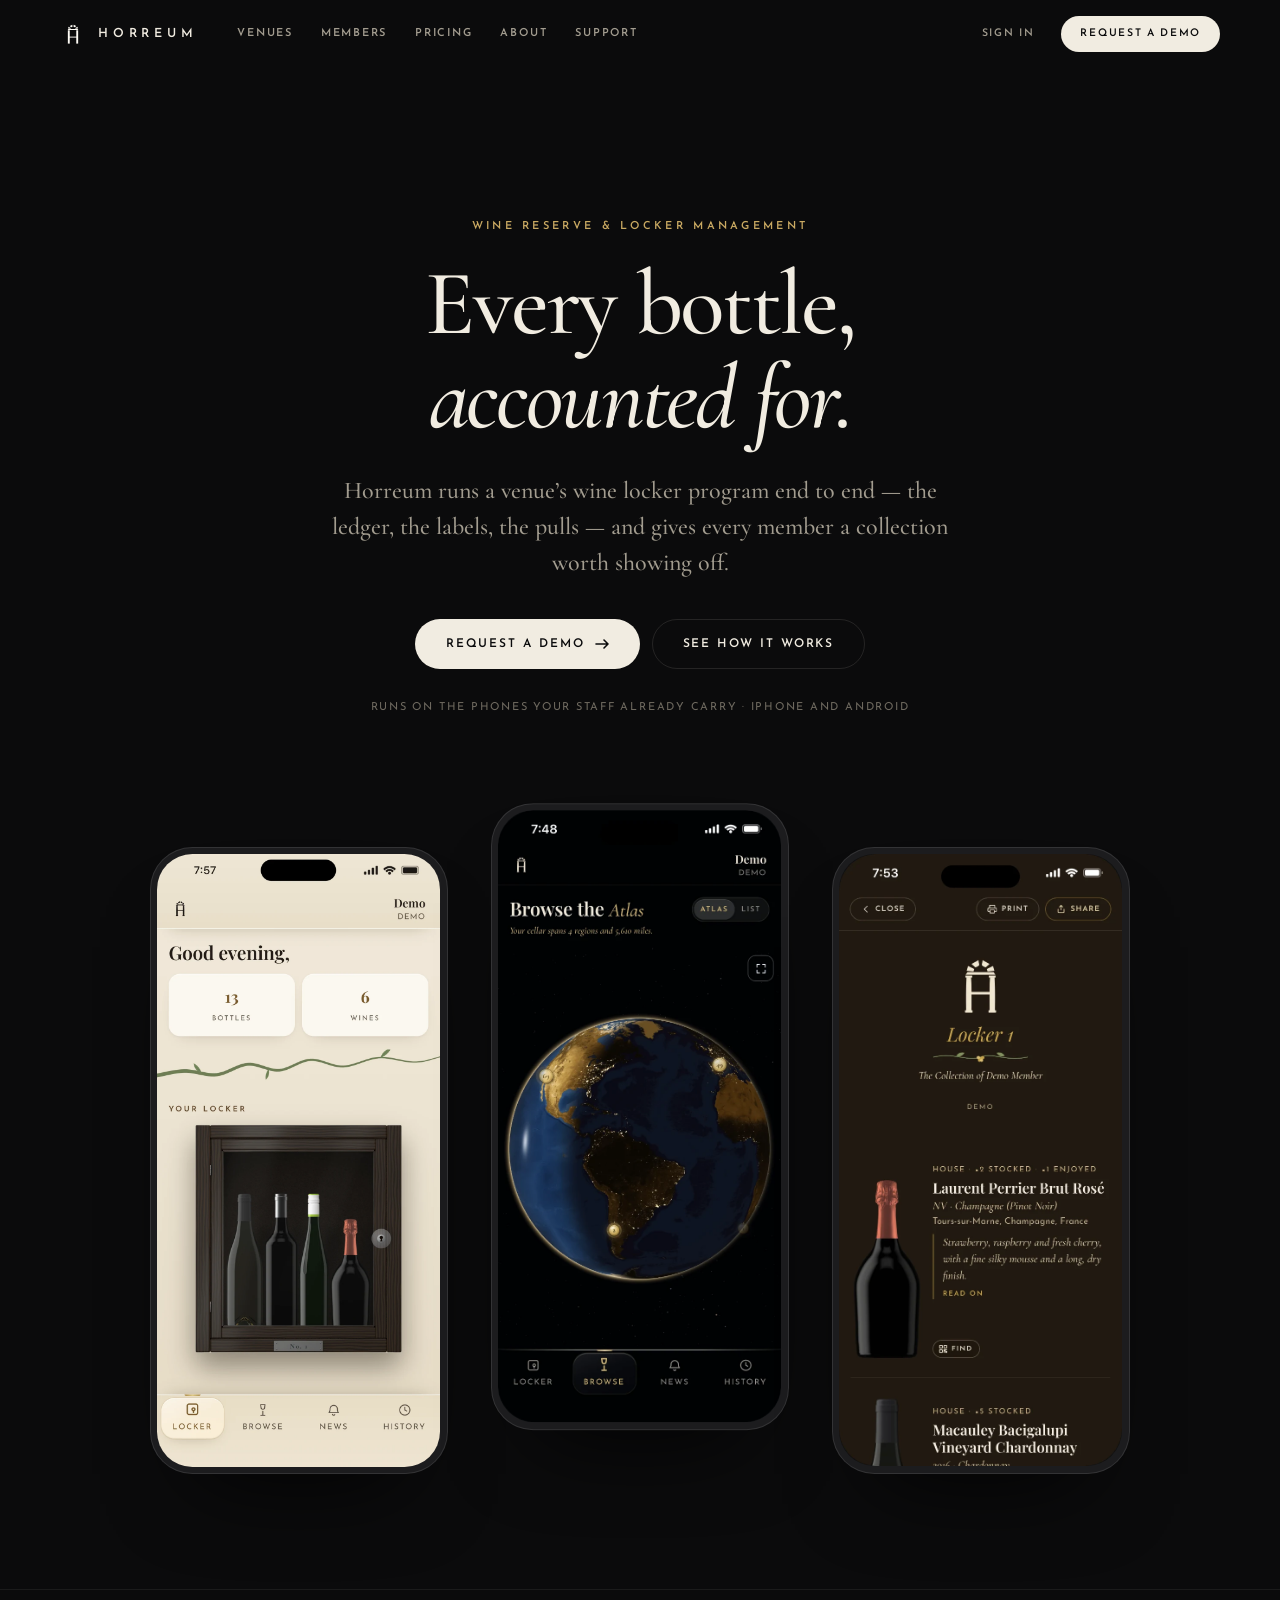
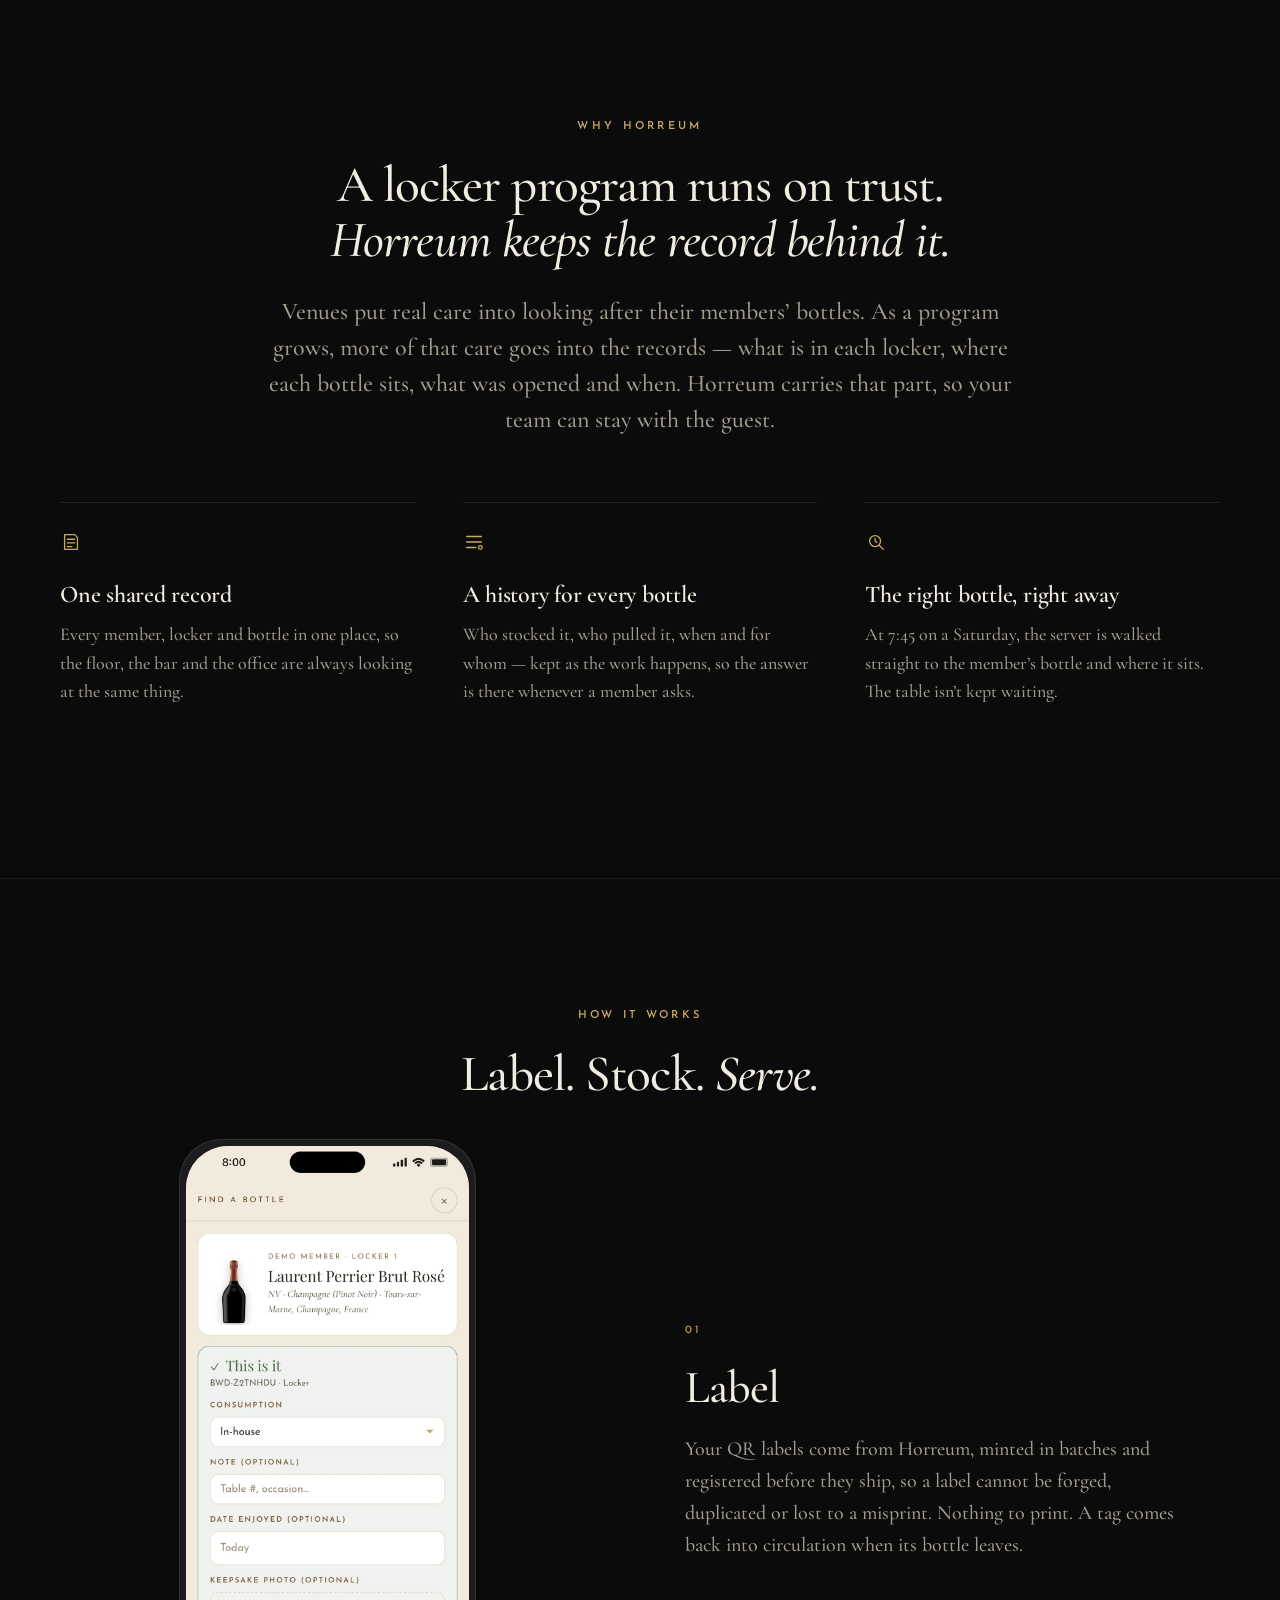
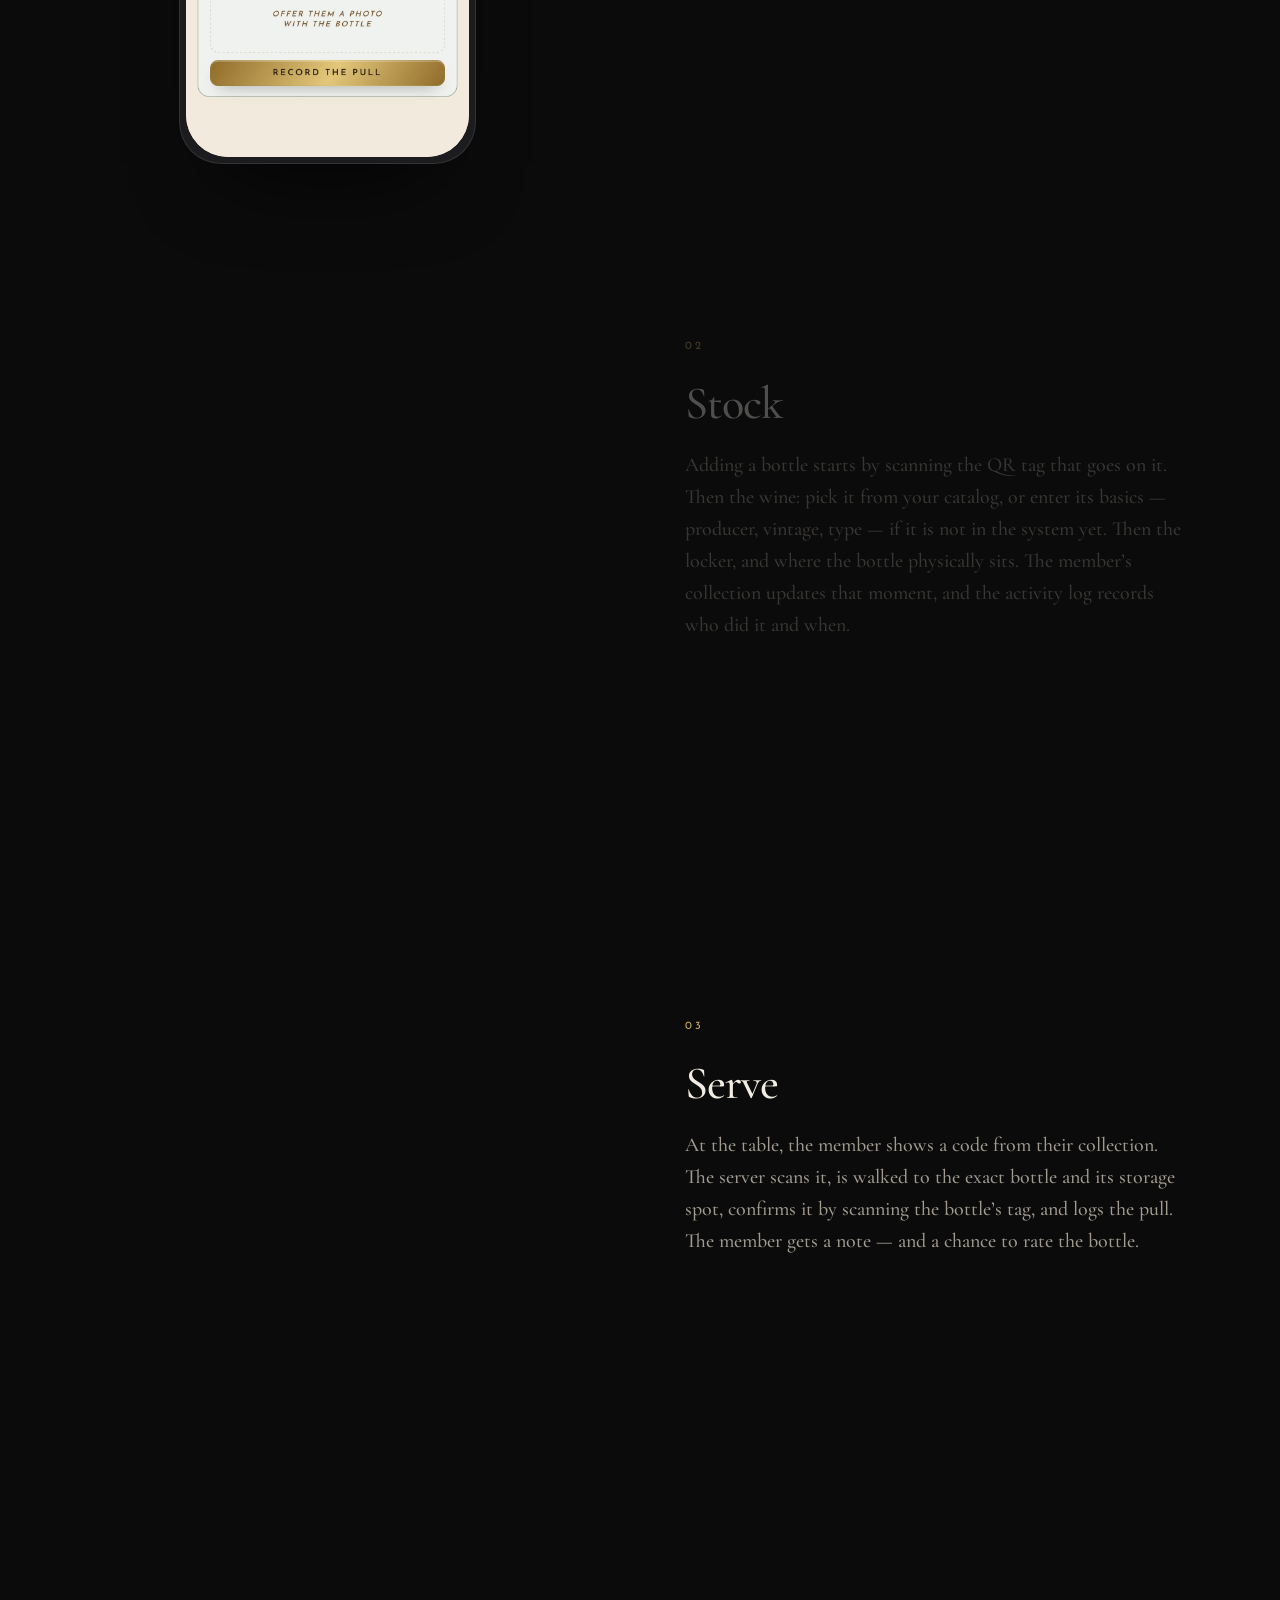
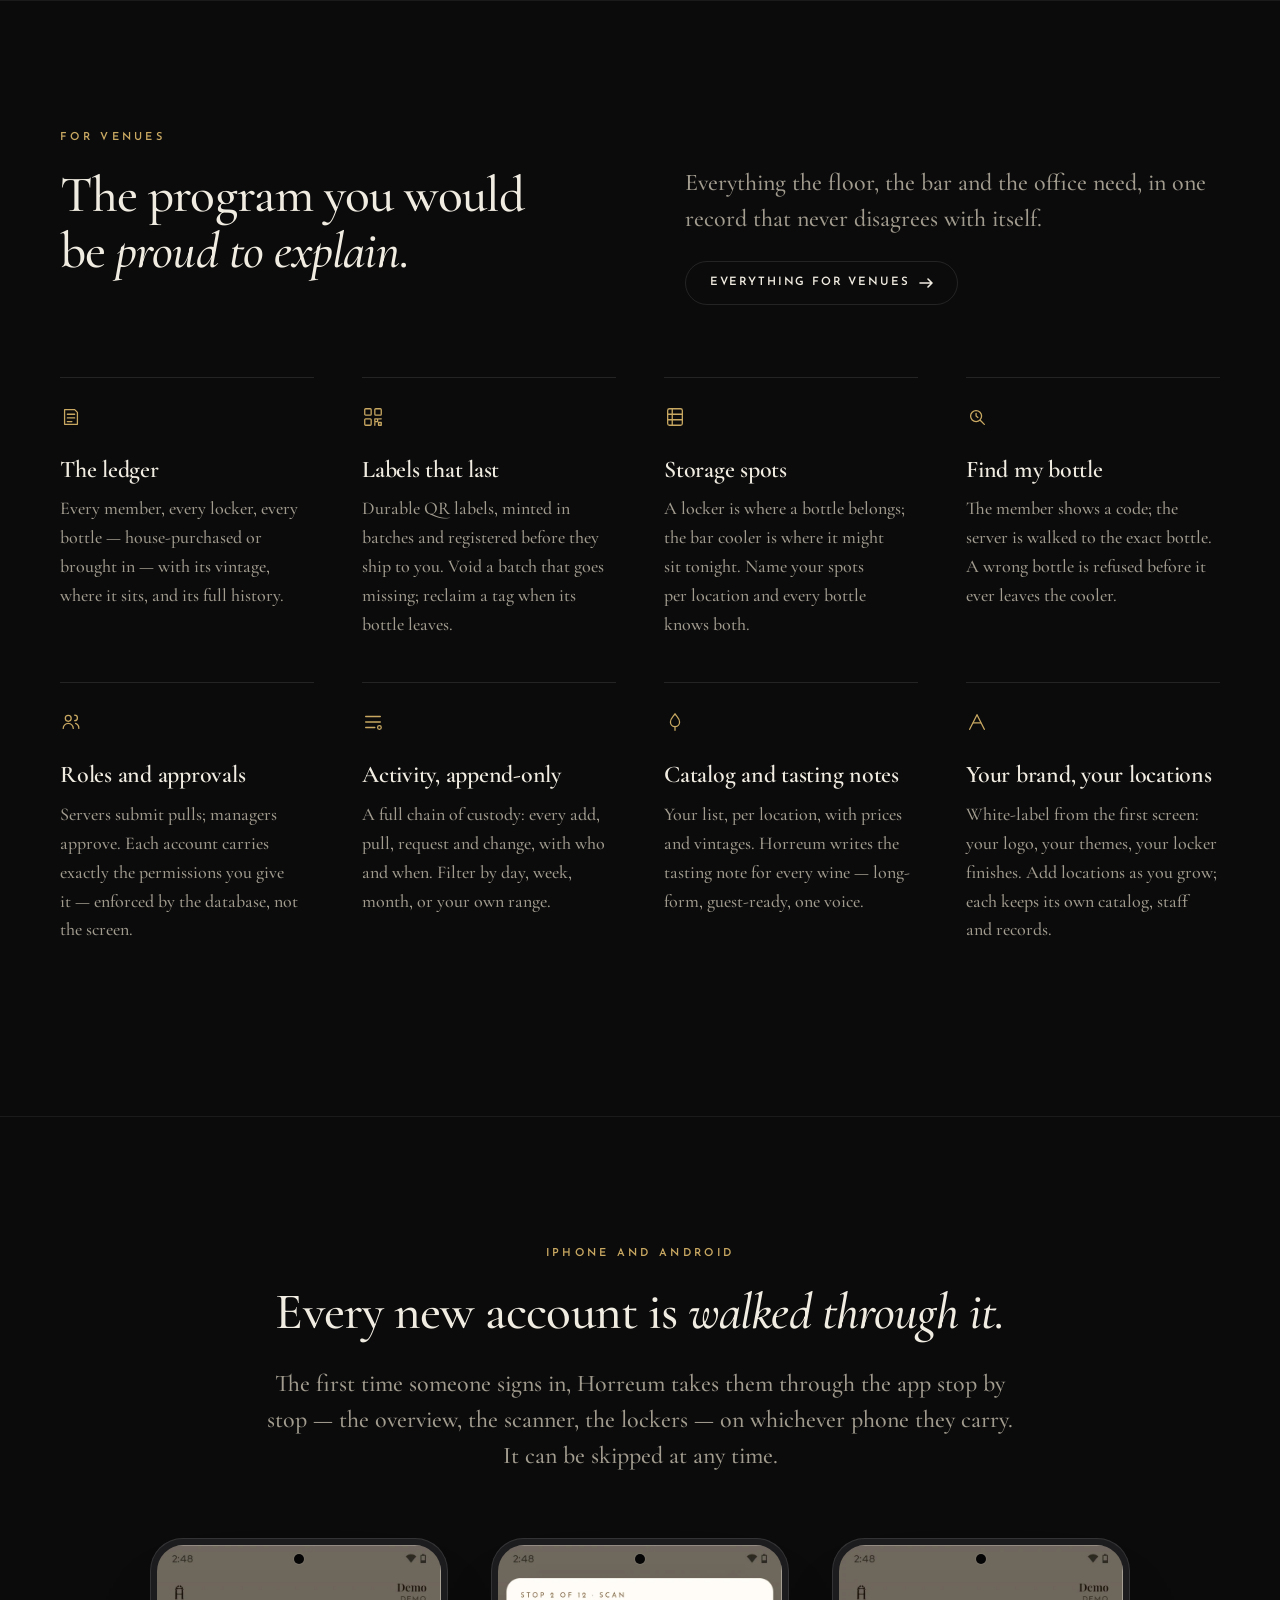
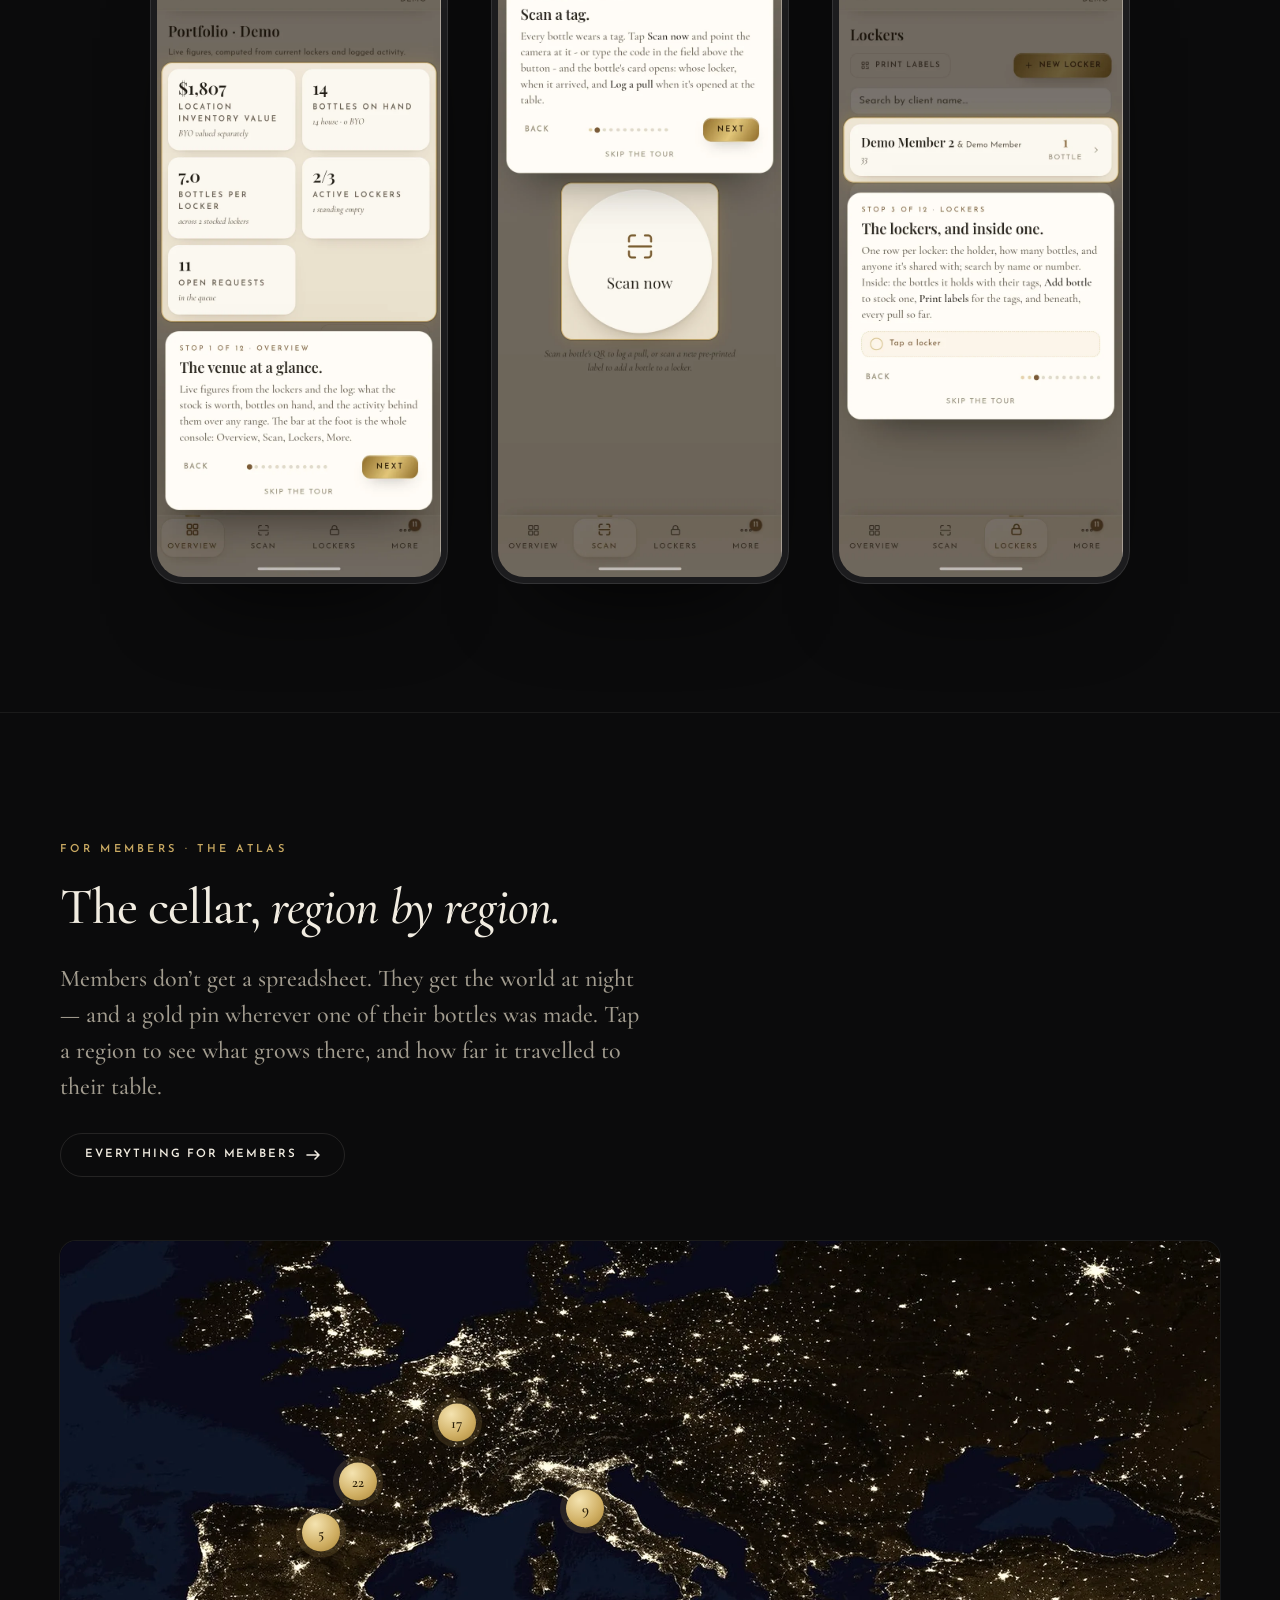
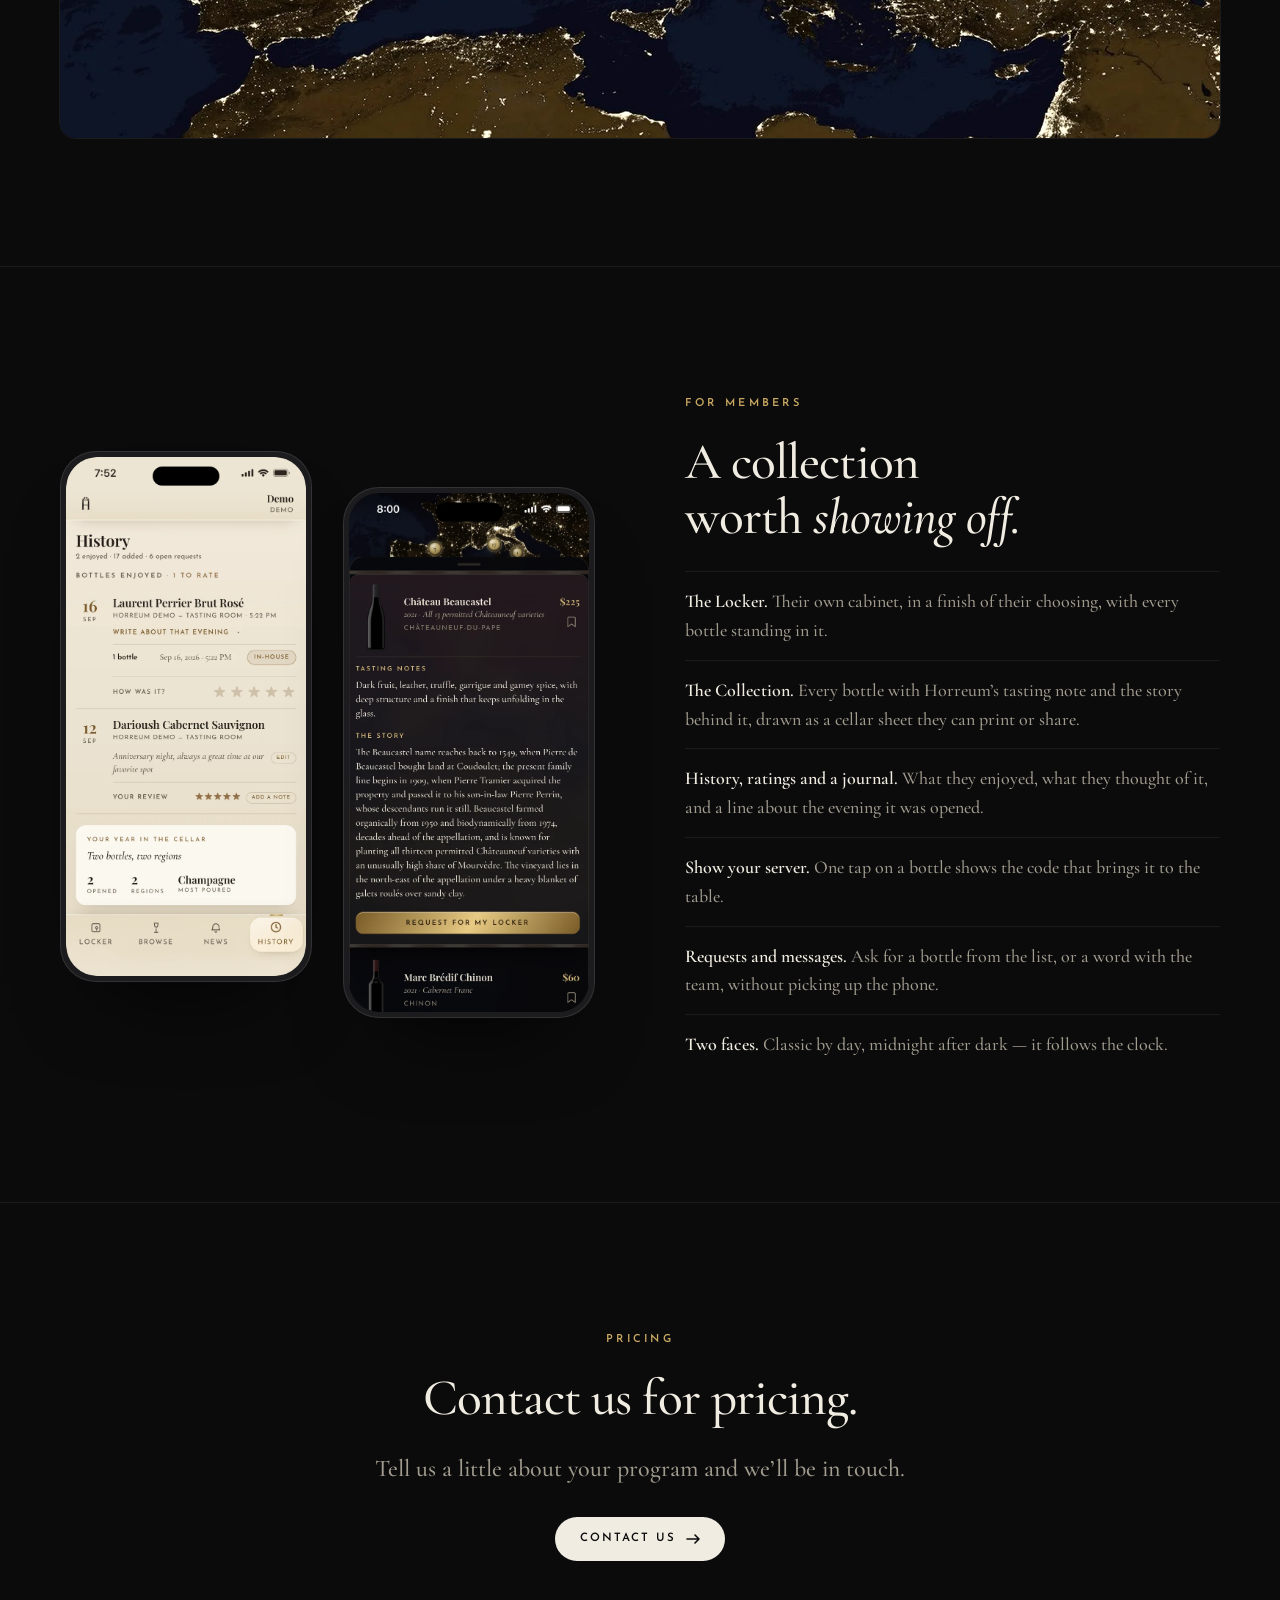
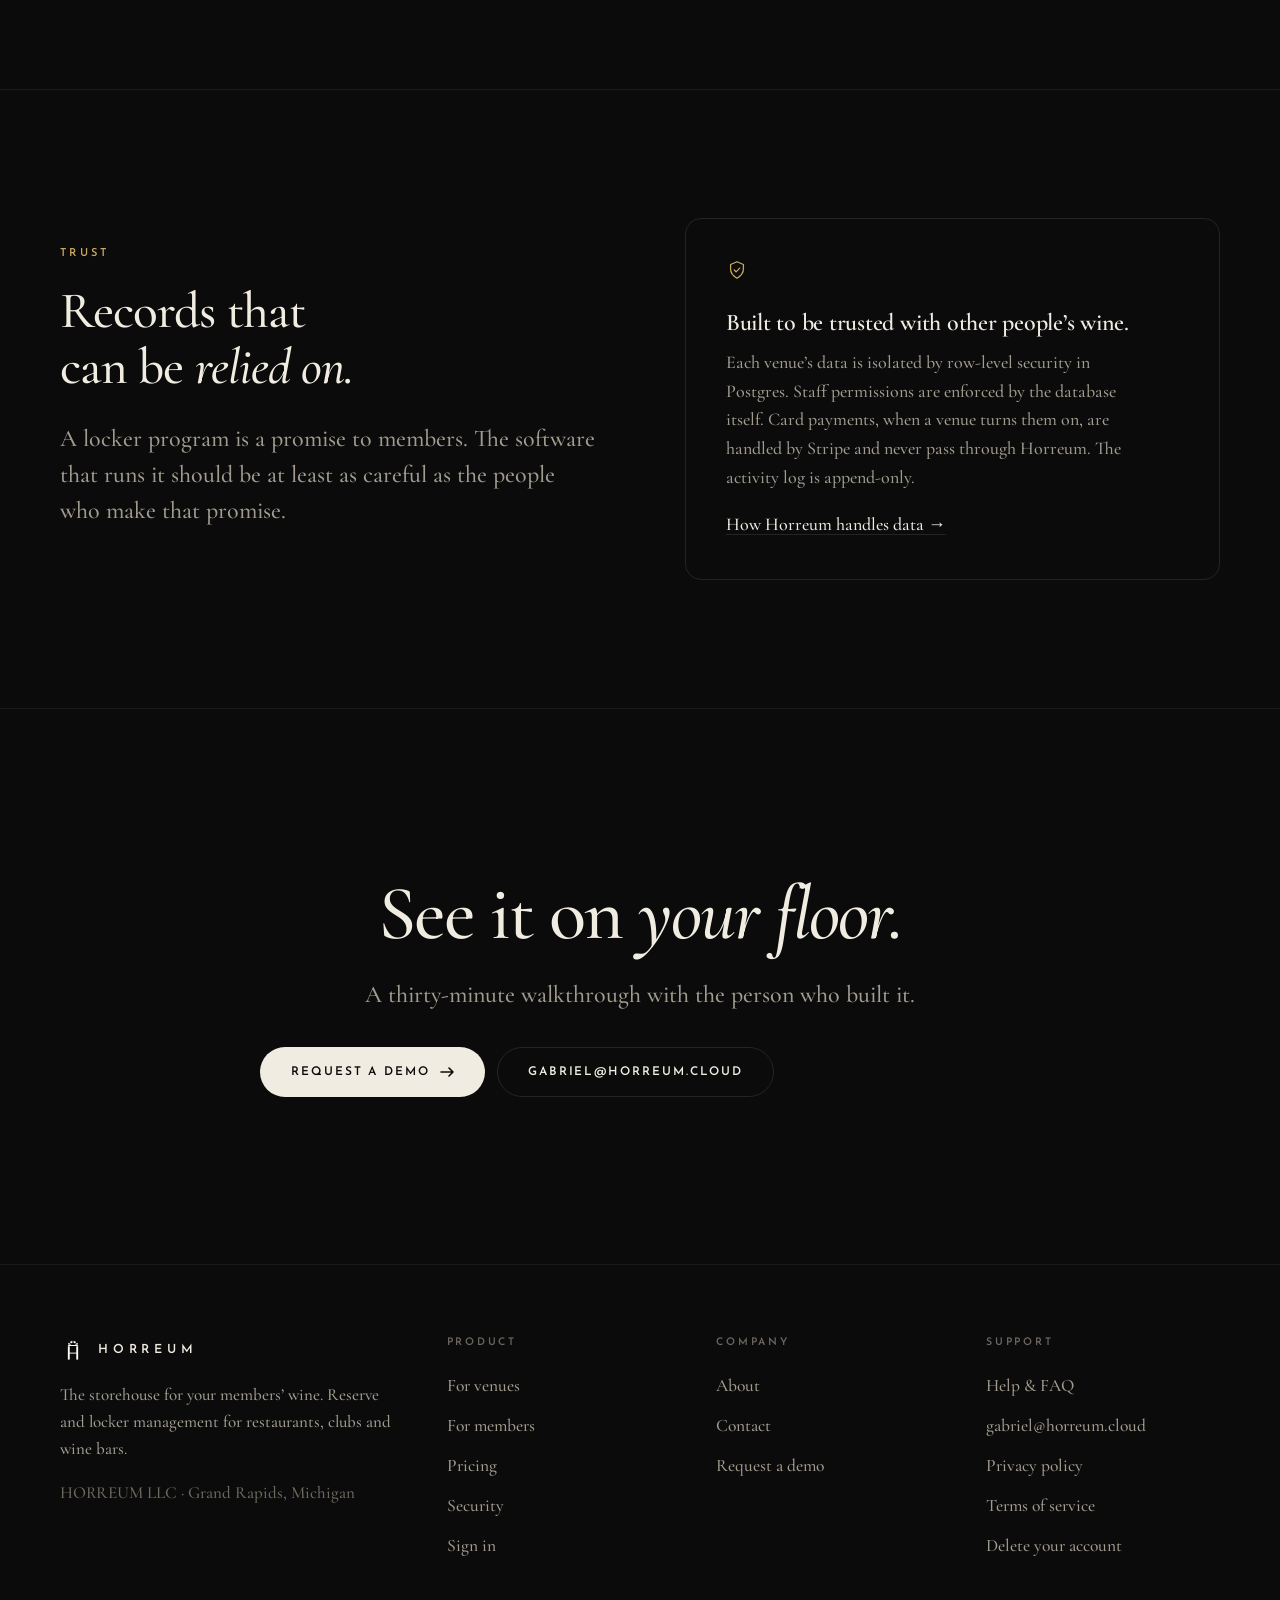
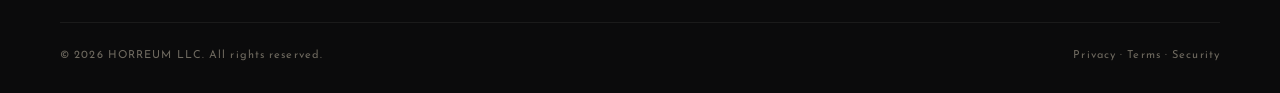
==== commit f5ae4e0f: "information improved" ====
--- a/index.html
+++ b/index.html
@@ -28,7 +28,7 @@
 <link rel="preload" href="/assets/fonts/cormorant-garamond-500-normal.woff2" as="font" type="font/woff2" crossorigin>
 <link rel="preload" href="/assets/fonts/josefin-sans-600-normal.woff2" as="font" type="font/woff2" crossorigin>
 <link rel="stylesheet" href="/assets/fonts.css">
-<link rel="stylesheet" href="/assets/site.css?v=30">
+<link rel="stylesheet" href="/assets/site.css?v=31">
 <script>document.documentElement.className='js';</script>
 <script type="application/ld+json">{"@context": "https://schema.org", "@type": "Organization", "name": "Horreum", "legalName": "HORREUM LLC", "url": "https://horreum.cloud", "logo": "https://horreum.cloud/assets/img/icon-512.png", "email": "gabriel@horreum.cloud", "address": {"@type": "PostalAddress", "addressLocality": "Grand Rapids", "addressRegion": "MI", "addressCountry": "US"}, "sameAs": []}</script><script type="application/ld+json">{"@context": "https://schema.org", "@type": "SoftwareApplication", "name": "Horreum", "applicationCategory": "BusinessApplication", "operatingSystem": "Web, iOS, Android", "description": "Wine reserve and locker management for restaurants, clubs and wine bars, with a member app.", "url": "https://app.horreum.cloud", "publisher": {"@type": "Organization", "name": "HORREUM LLC"}}</script>
 </head>
@@ -51,12 +51,12 @@
   <div class="wrap">
     <p class="eyebrow">Wine reserve &amp; locker management</p>
     <h1>Every bottle, <em>accounted for.</em></h1>
-    <p class="lead">Horreum runs a venue’s wine locker program end to end — the ledger, the labels, the pulls — and gives every member a collection worth showing off. Built on the floor of a fine-dining chophouse, where it runs today.</p>
+    <p class="lead">Horreum runs a venue’s wine locker program end to end — the ledger, the labels, the pulls — and gives every member a collection worth showing off.</p>
     <div class="cta-row">
       <a class="btn btn--gold btn--lg" href="/contact?kind=demo">Request a demo <svg class="arr" width="14" height="10" viewBox="0 0 14 10" fill="none" stroke="currentColor" stroke-width="1.6" stroke-linecap="round" stroke-linejoin="round" aria-hidden="true"><path d="M1 5h12M9 1l4 4-4 4"/></svg></a>
       <a class="btn btn--ghost btn--lg" href="#how">See how it works</a>
     </div>
-    <p class="hero-note">No hardware to buy · Runs on the phones your staff already carry · iPhone and Android</p>
+    <p class="hero-note">Runs on the phones your staff already carry · iPhone and Android</p>
   </div>
   <div class="trio" aria-label="The Horreum member app">
     <div class="phone"><div class="phone-body"><img src="/assets/shots/locker.webp?v=2" alt="A member’s locker in the Horreum app: a dark wooden cabinet holding their bottles, with bottle and wine counts above" width="924" height="2000" fetchpriority="high" decoding="async"></div></div>
@@ -68,14 +68,14 @@
 <section class="sec">
   <div class="wrap">
     <div class="wrap--narrow center" style="margin-bottom:64px">
-      <p class="eyebrow">The problem</p>
-      <h2>A locker program runs on trust. <em>Trust runs on records.</em></h2>
-      <p class="lead">Members leave bottles worth real money in your care. The program only works while everyone’s records agree — and a spreadsheet, a binder and someone’s memory rarely do.</p>
+      <p class="eyebrow">Why Horreum</p>
+      <h2>A locker program runs on trust. <em>Horreum keeps the record behind it.</em></h2>
+      <p class="lead">Venues put real care into looking after their members’ bottles. As a program grows, more of that care goes into the records — what is in each locker, where each bottle sits, what was opened and when. Horreum carries that part, so your team can stay with the guest.</p>
     </div>
     <div class="grid grid--3">
-      <div class="card "><span class="ico"><svg viewBox="0 0 24 24" aria-hidden="true"><path d="M5 4h11l3 3v13H5z"/><path d="M8 9h8M8 13h8M8 17h5"/></svg></span><h3>Conflicting records</h3><p>Two lists, one bottle, and a member who remembers it differently. Every disagreement is a conversation you would rather not have.</p></div>
-      <div class="card "><span class="ico"><svg viewBox="0 0 24 24" aria-hidden="true"><path d="M4 6h16M4 12h16M4 18h10"/><circle cx="19" cy="18" r="2"/></svg></span><h3>No chain of custody</h3><p>Who stocked it, who pulled it, when, and for whom. Without an append-only log, nobody can answer with certainty — and certainty is the product.</p></div>
-      <div class="card "><span class="ico"><svg viewBox="0 0 24 24" aria-hidden="true"><circle cx="11" cy="11" r="6"/><path d="M20 20l-4.2-4.2"/><path d="M11 8v3l2 1.5"/></svg></span><h3>The search during service</h3><p>A guest asks for their bottle at 7:45 on a Saturday. The server goes looking. The table waits, and the wrong bottle is one guess away.</p></div>
+      <div class="card "><span class="ico"><svg viewBox="0 0 24 24" aria-hidden="true"><path d="M5 4h11l3 3v13H5z"/><path d="M8 9h8M8 13h8M8 17h5"/></svg></span><h3>One shared record</h3><p>Every member, locker and bottle in one place, so the floor, the bar and the office are always looking at the same thing.</p></div>
+      <div class="card "><span class="ico"><svg viewBox="0 0 24 24" aria-hidden="true"><path d="M4 6h16M4 12h16M4 18h10"/><circle cx="19" cy="18" r="2"/></svg></span><h3>A history for every bottle</h3><p>Who stocked it, who pulled it, when and for whom — kept as the work happens, so the answer is there whenever a member asks.</p></div>
+      <div class="card "><span class="ico"><svg viewBox="0 0 24 24" aria-hidden="true"><circle cx="11" cy="11" r="6"/><path d="M20 20l-4.2-4.2"/><path d="M11 8v3l2 1.5"/></svg></span><h3>The right bottle, right away</h3><p>At 7:45 on a Saturday, the server is walked straight to the member’s bottle and where it sits. The table isn’t kept waiting.</p></div>
     </div>
   </div>
 </section>
@@ -143,6 +143,22 @@
   </div>
 </section>
 
+
+<section class="sec">
+  <div class="wrap">
+    <div class="wrap--narrow center" style="margin-bottom:64px">
+      <p class="eyebrow">iPhone and Android</p>
+      <h2>Every new account is <em>walked through it.</em></h2>
+      <p class="lead">The first time someone signs in, Horreum takes them through the app stop by stop — the overview, the scanner, the lockers — on whichever phone they carry. It can be skipped at any time.</p>
+    </div>
+    <div class="trio trio--flat">
+      <div class="phone phone--android"><div class="phone-body"><img src="/assets/shots/a-overview.webp?v=2" alt="The staff tour on an Android phone, stop one: the venue at a glance — inventory value, bottles on hand, active lockers, open requests" width="720" height="1604" loading="lazy" decoding="async"></div></div>
+      <div class="phone phone--android"><div class="phone-body"><img src="/assets/shots/a-scan.webp?v=2" alt="The staff tour on an Android phone, stop two: scan a tag to open a bottle’s card and log a pull" width="720" height="1604" loading="lazy" decoding="async"></div></div>
+      <div class="phone phone--android"><div class="phone-body"><img src="/assets/shots/a-lockers.webp?v=2" alt="The staff tour on an Android phone, stop three: the lockers list, and what is inside one" width="720" height="1604" loading="lazy" decoding="async"></div></div>
+    </div>
+  </div>
+</section>
+
 <section class="atlas">
   <div class="wrap">
     <div class="copy">
@@ -186,22 +202,12 @@
   </div>
 </section>
 
-<section class="sec">
-  <div class="wrap">
-    <div class="split">
-      <div>
-        <p class="eyebrow">Pricing</p>
-        <h2>Priced according to <em>your needs.</em></h2>
-        <p class="lead">No per-seat fees, no per-member fees, no hardware to buy. Every locker program is a different size, so the price follows yours — tell us about it and you’ll have a number the same day.</p>
-        <div class="cta-row"><a class="btn btn--gold" href="/contact?kind=pricing">Ask about pricing <svg class="arr" width="14" height="10" viewBox="0 0 14 10" fill="none" stroke="currentColor" stroke-width="1.6" stroke-linecap="round" stroke-linejoin="round" aria-hidden="true"><path d="M1 5h12M9 1l4 4-4 4"/></svg></a><a class="btn btn--ghost" href="/pricing">What’s included</a></div>
-      </div>
-      <div class="grid grid--2">
-        <div class="stat"><b>0</b><span>Per-seat fees</span></div>
-        <div class="stat"><b>0</b><span>Per-member fees</span></div>
-        <div class="stat"><b>0</b><span>Hardware to buy</span></div>
-        <div class="stat"><b>1</b><span>Record of truth</span></div>
-      </div>
-    </div>
+<section class="sec center">
+  <div class="wrap--narrow">
+    <p class="eyebrow">Pricing</p>
+    <h2>Contact us for pricing.</h2>
+    <p class="lead">Tell us a little about your program and we’ll be in touch.</p>
+    <div class="cta-row" style="margin-top:30px"><a class="btn btn--gold" href="/contact?kind=pricing">Contact us <svg class="arr" width="14" height="10" viewBox="0 0 14 10" fill="none" stroke="currentColor" stroke-width="1.6" stroke-linecap="round" stroke-linejoin="round" aria-hidden="true"><path d="M1 5h12M9 1l4 4-4 4"/></svg></a></div>
   </div>
 </section>
 
@@ -226,7 +232,7 @@
 <section class="finale">
   <div class="wrap--narrow">
     <h2>See it on <em>your floor.</em></h2>
-    <p class="lead">A thirty-minute walkthrough with the person who built it. Bring your binder.</p>
+    <p class="lead">A thirty-minute walkthrough with the person who built it.</p>
     <div class="cta-row" style="margin-top:34px"><a class="btn btn--gold btn--lg" href="/contact?kind=demo">Request a demo <svg class="arr" width="14" height="10" viewBox="0 0 14 10" fill="none" stroke="currentColor" stroke-width="1.6" stroke-linecap="round" stroke-linejoin="round" aria-hidden="true"><path d="M1 5h12M9 1l4 4-4 4"/></svg></a><a class="btn btn--ghost btn--lg" href="mailto:gabriel@horreum.cloud" data-hz="email">gabriel@horreum.cloud</a></div>
   </div>
 </section>
@@ -247,6 +253,6 @@
     <div class="fine"><span>© <span data-hz="year">2026</span> HORREUM LLC. All rights reserved.</span><span><a href="/privacy">Privacy</a> · <a href="/terms">Terms</a> · <a href="/security">Security</a></span></div>
   </div>
 </footer>
-<script src="/assets/site.js?v=30"></script>
+<script src="/assets/site.js?v=31"></script>
 </body>
 </html>
--- a/assets/site.css
+++ b/assets/site.css
@@ -280,3 +280,12 @@
 .skip { position: absolute; left: -9999px; }
 .skip:focus { left: 16px; top: 16px; background: #fff; color: #000; padding: 10px 14px; z-index: 100; border-radius: 8px; }
 :focus-visible { outline: 2px solid var(--gold); outline-offset: 3px; border-radius: 6px; }
+
+/* ── the Android frame: squarer shoulders, a punch-hole instead of an island ─ */
+.phone--android .phone-body { border-radius: 40px; padding: 7px; }
+.phone--android img { border-radius: 33px; }
+.phone--android .phone-body::after { content: ""; position: absolute; left: 50%; top: 18px; width: 11px; height: 11px; margin-left: -5.5px; border-radius: 50%; background: #050505; box-shadow: 0 0 0 1px rgba(255,255,255,.06); }
+@supports (width: 1cqw) { .phone--android .phone-body { border-radius: 11cqw; padding: 2.3cqw; } .phone--android img { border-radius: 8.8cqw; } .phone--android .phone-body::after { top: 5.4cqw; width: 3.4cqw; height: 3.4cqw; margin-left: -1.7cqw; } }
+.trio--flat { margin-top: 0; align-items: start; }
+.trio--flat .phone:nth-child(2) { transform: none; }
+@media (max-width: 640px) { .trio--flat { width: 100%; margin-left: 0; grid-template-columns: 1fr; gap: 36px; } .trio--flat .phone { width: min(72%, 270px); } }
